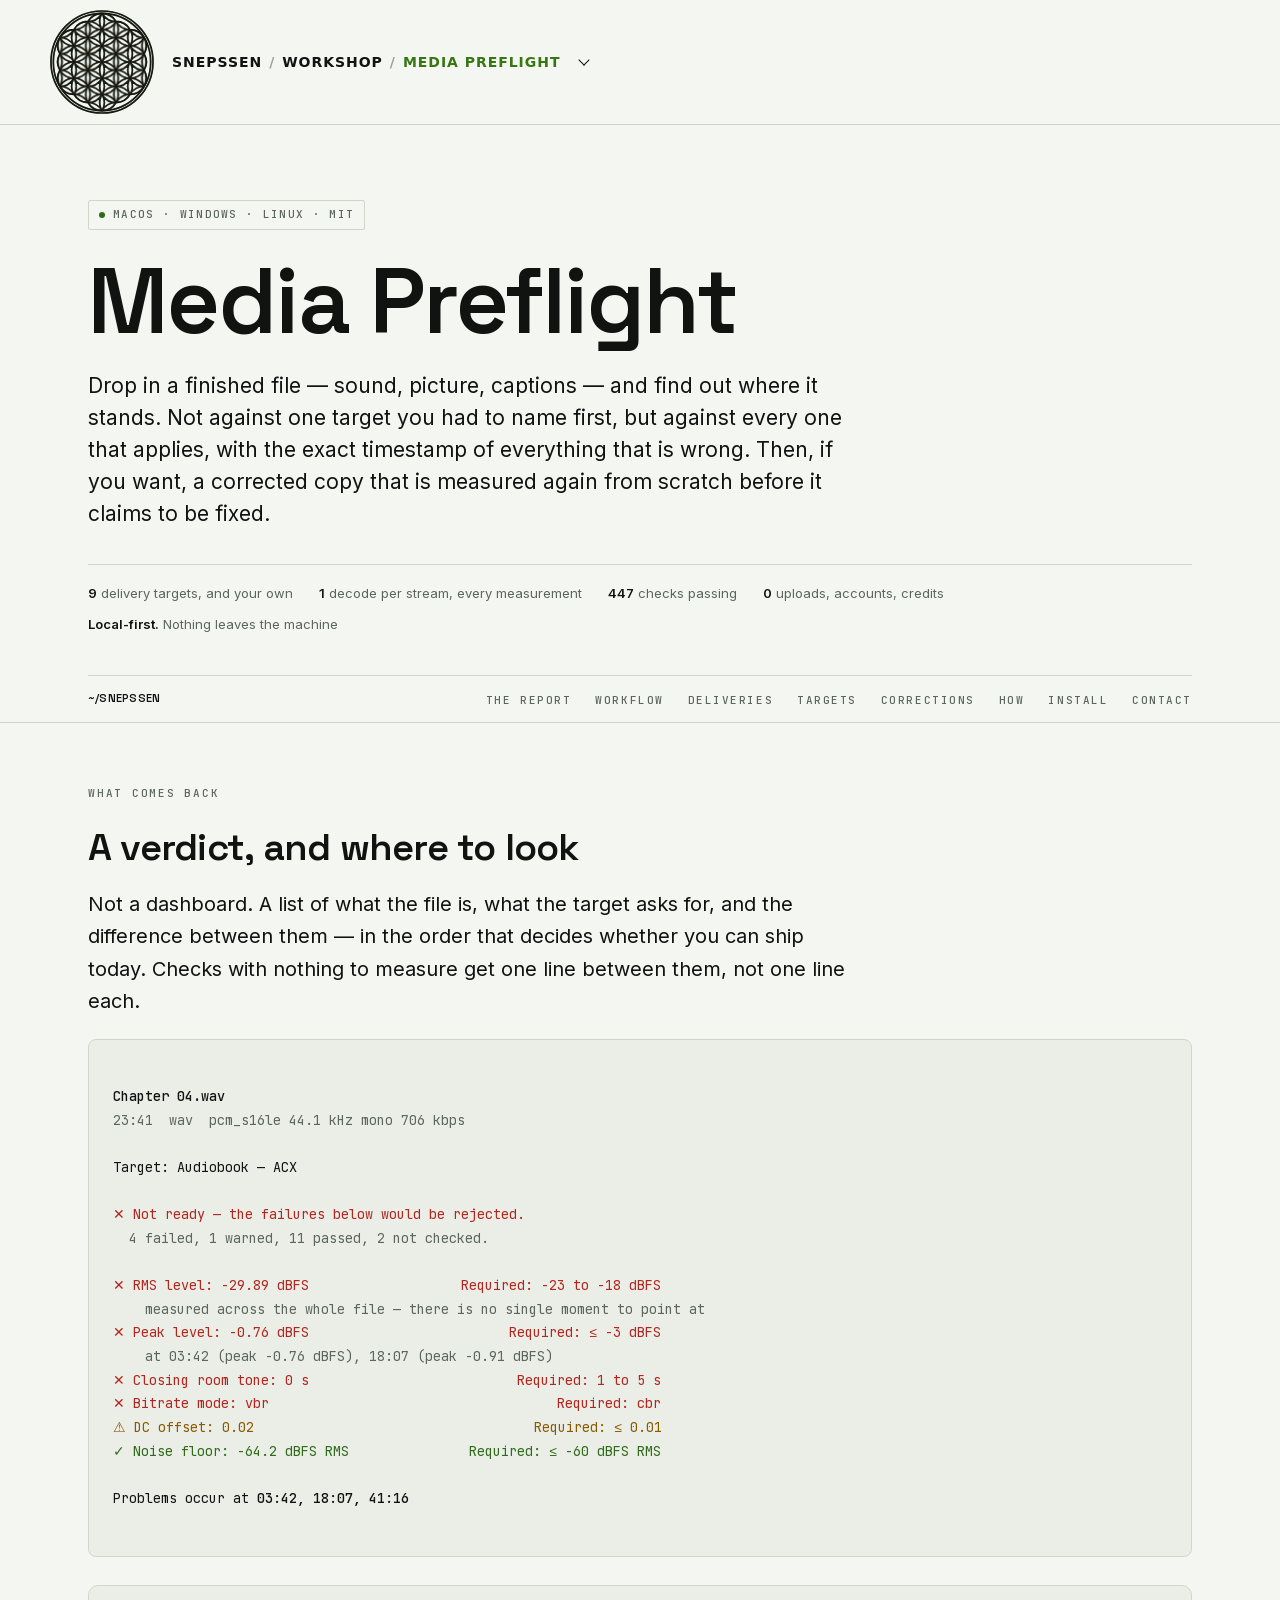
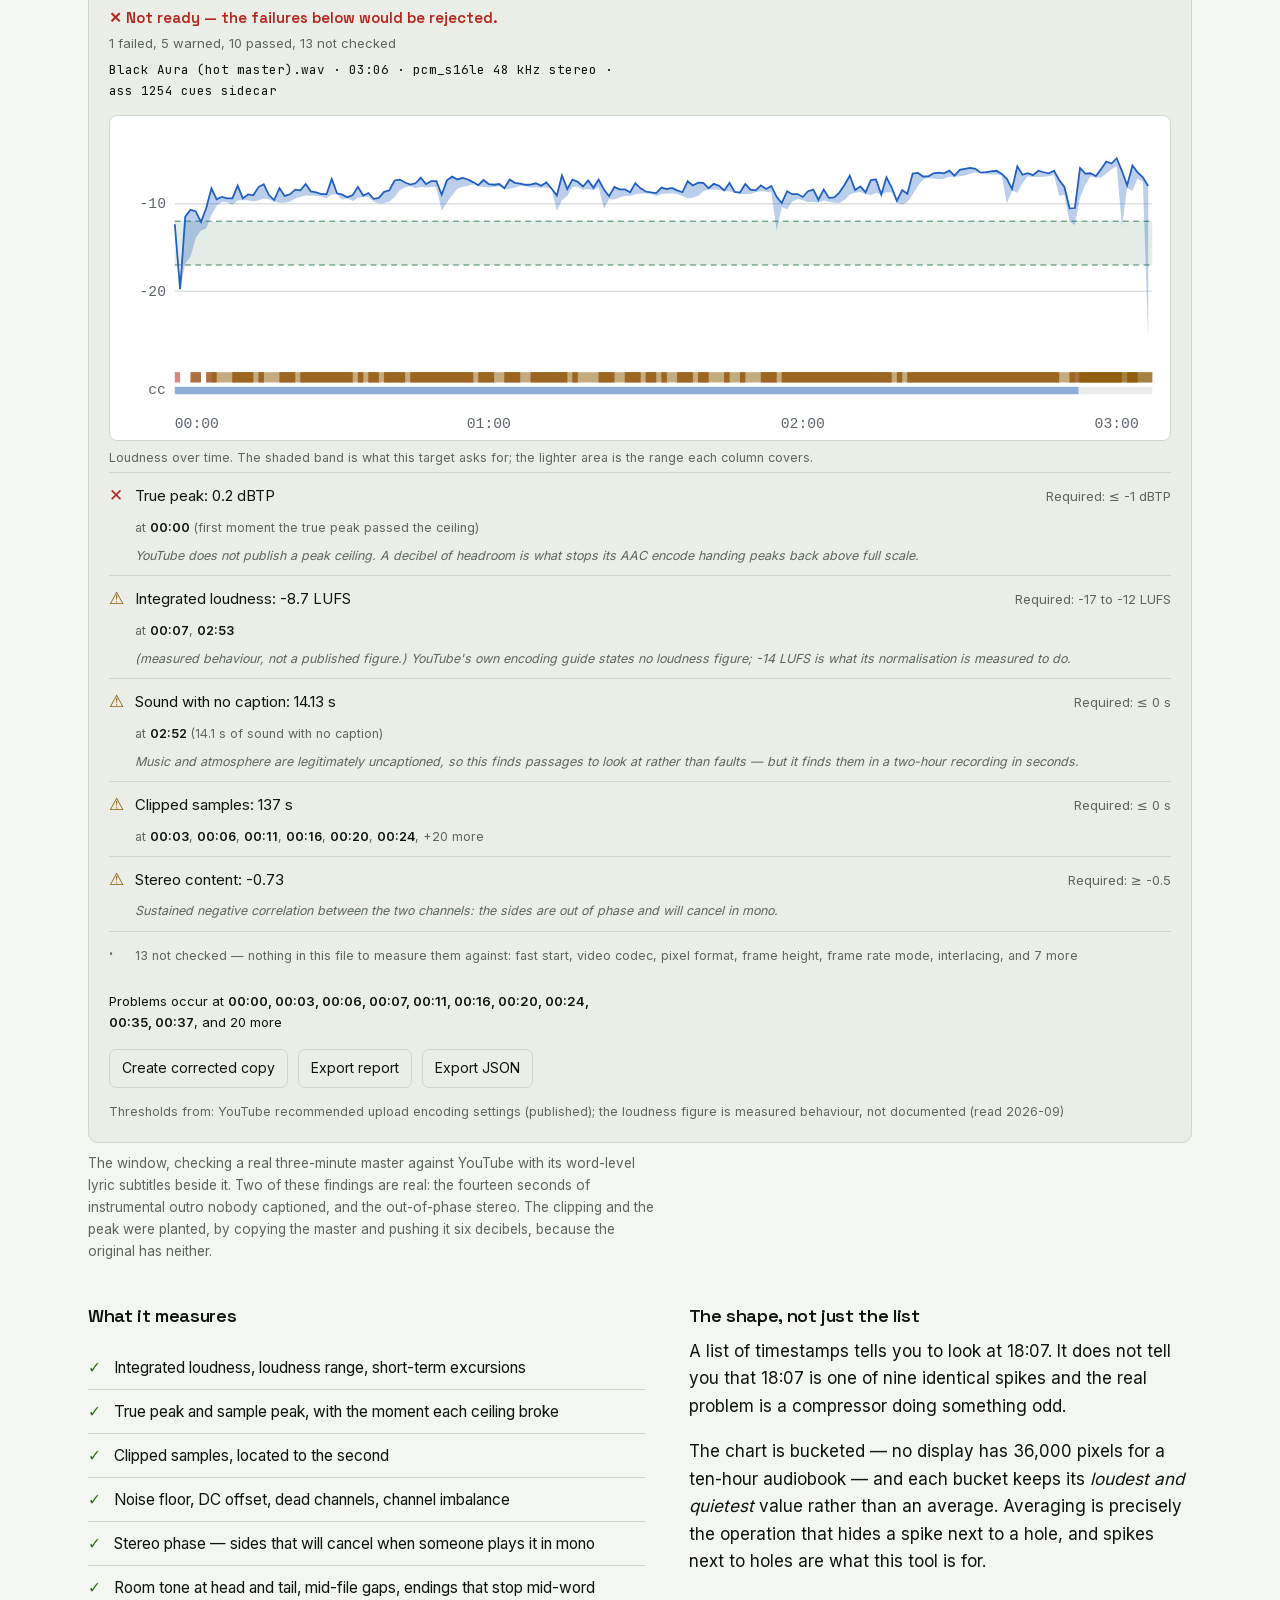
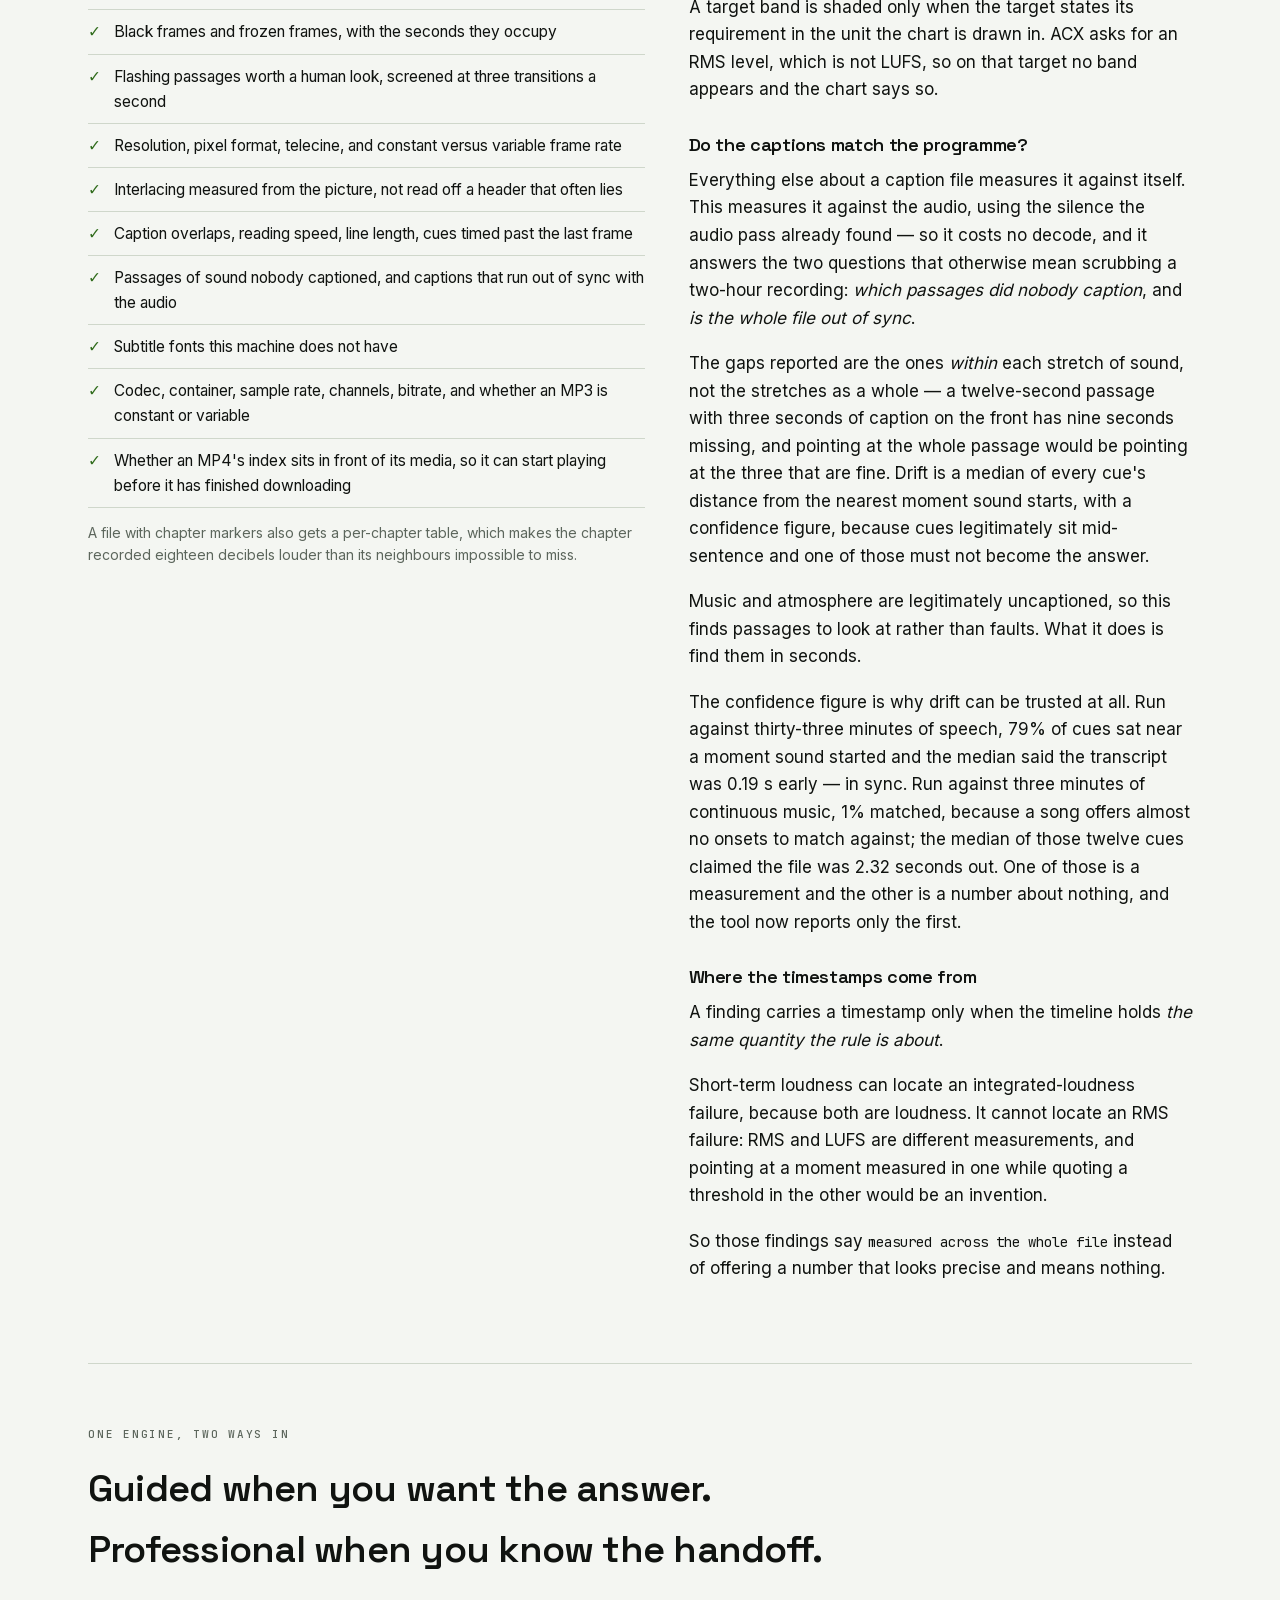
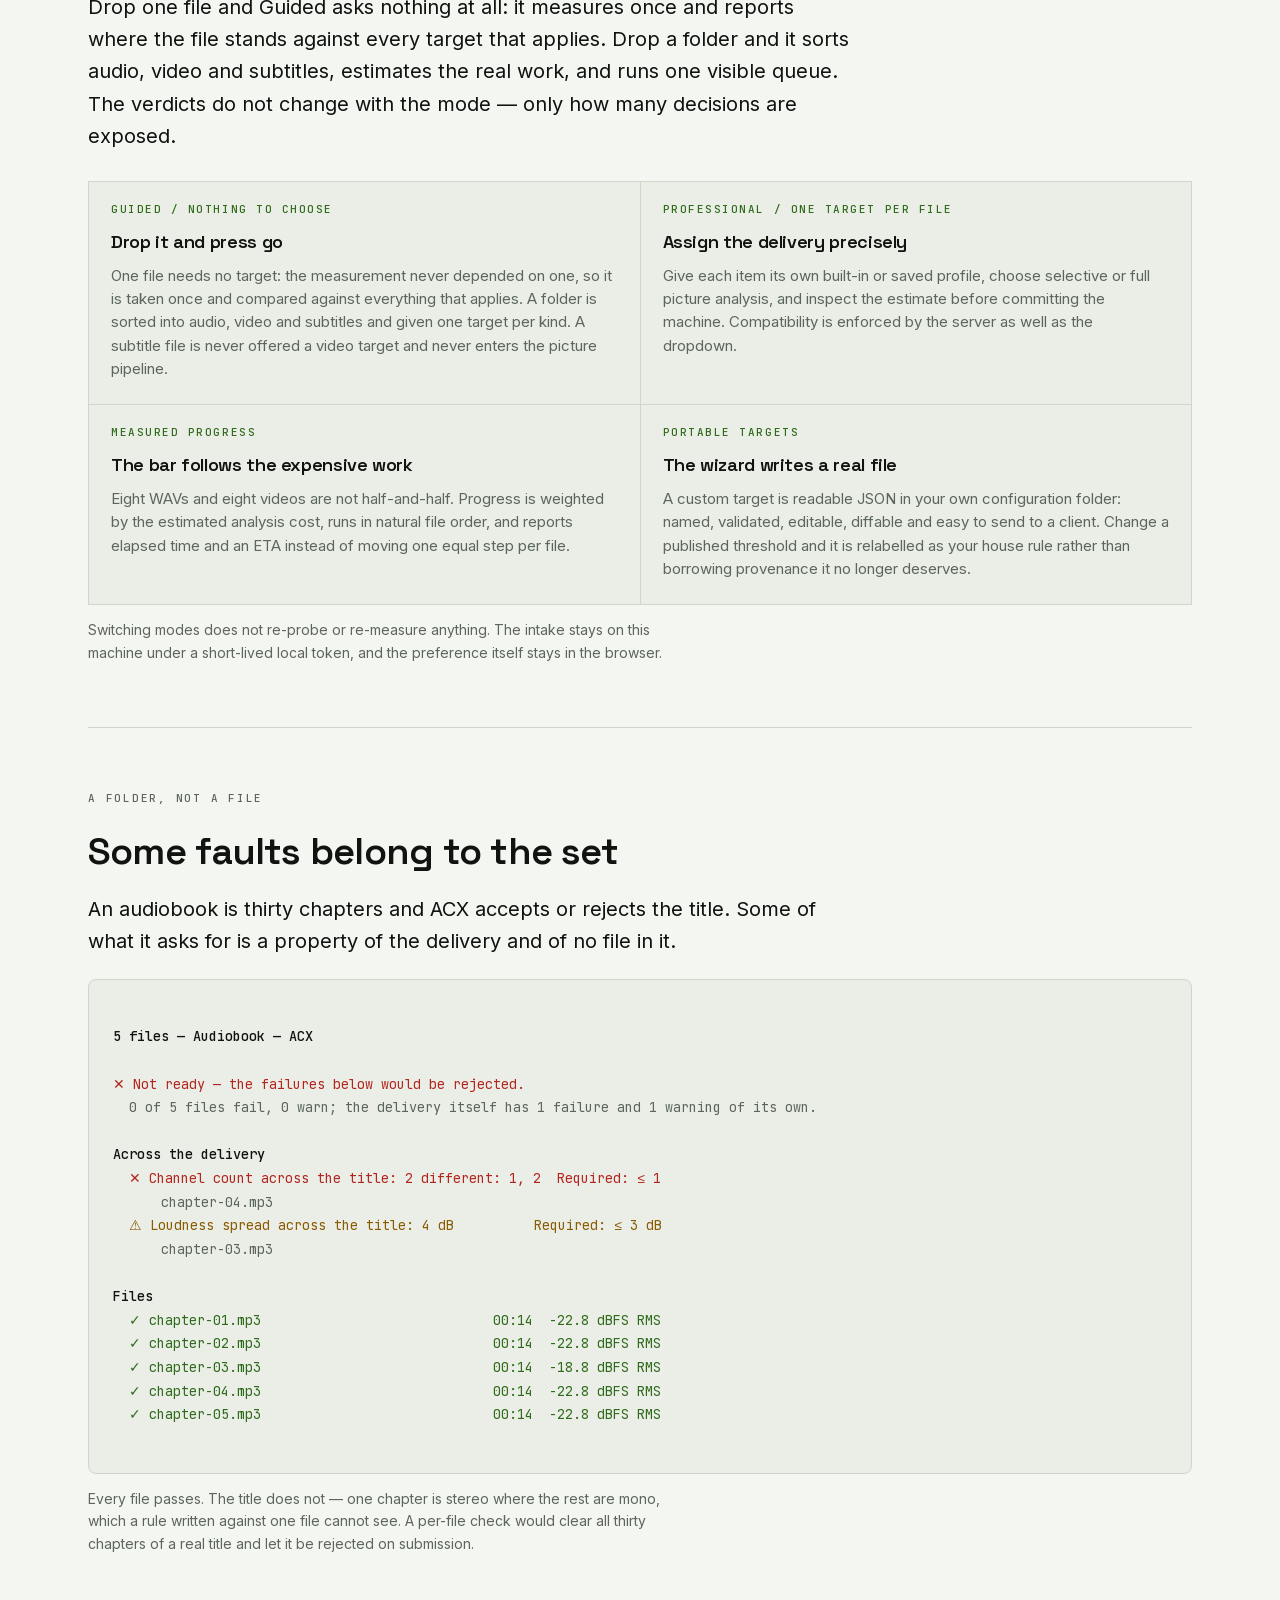
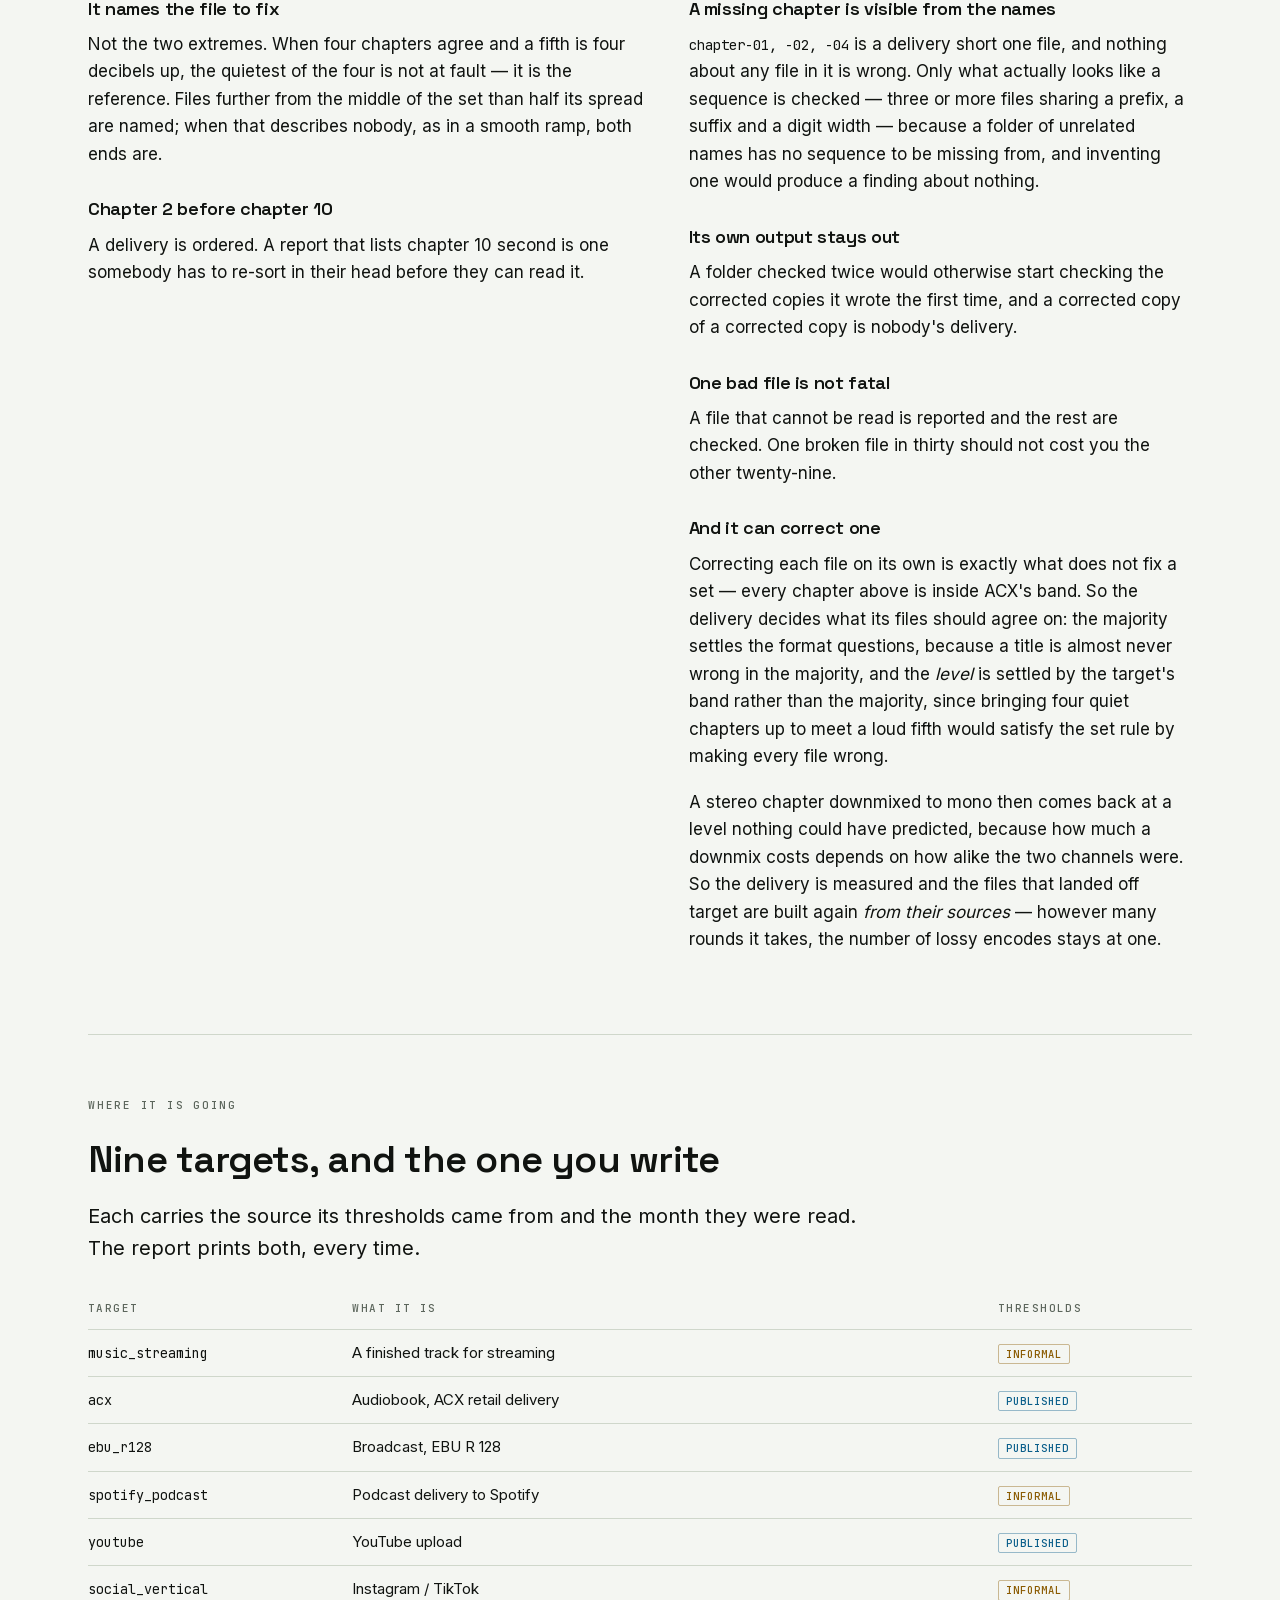
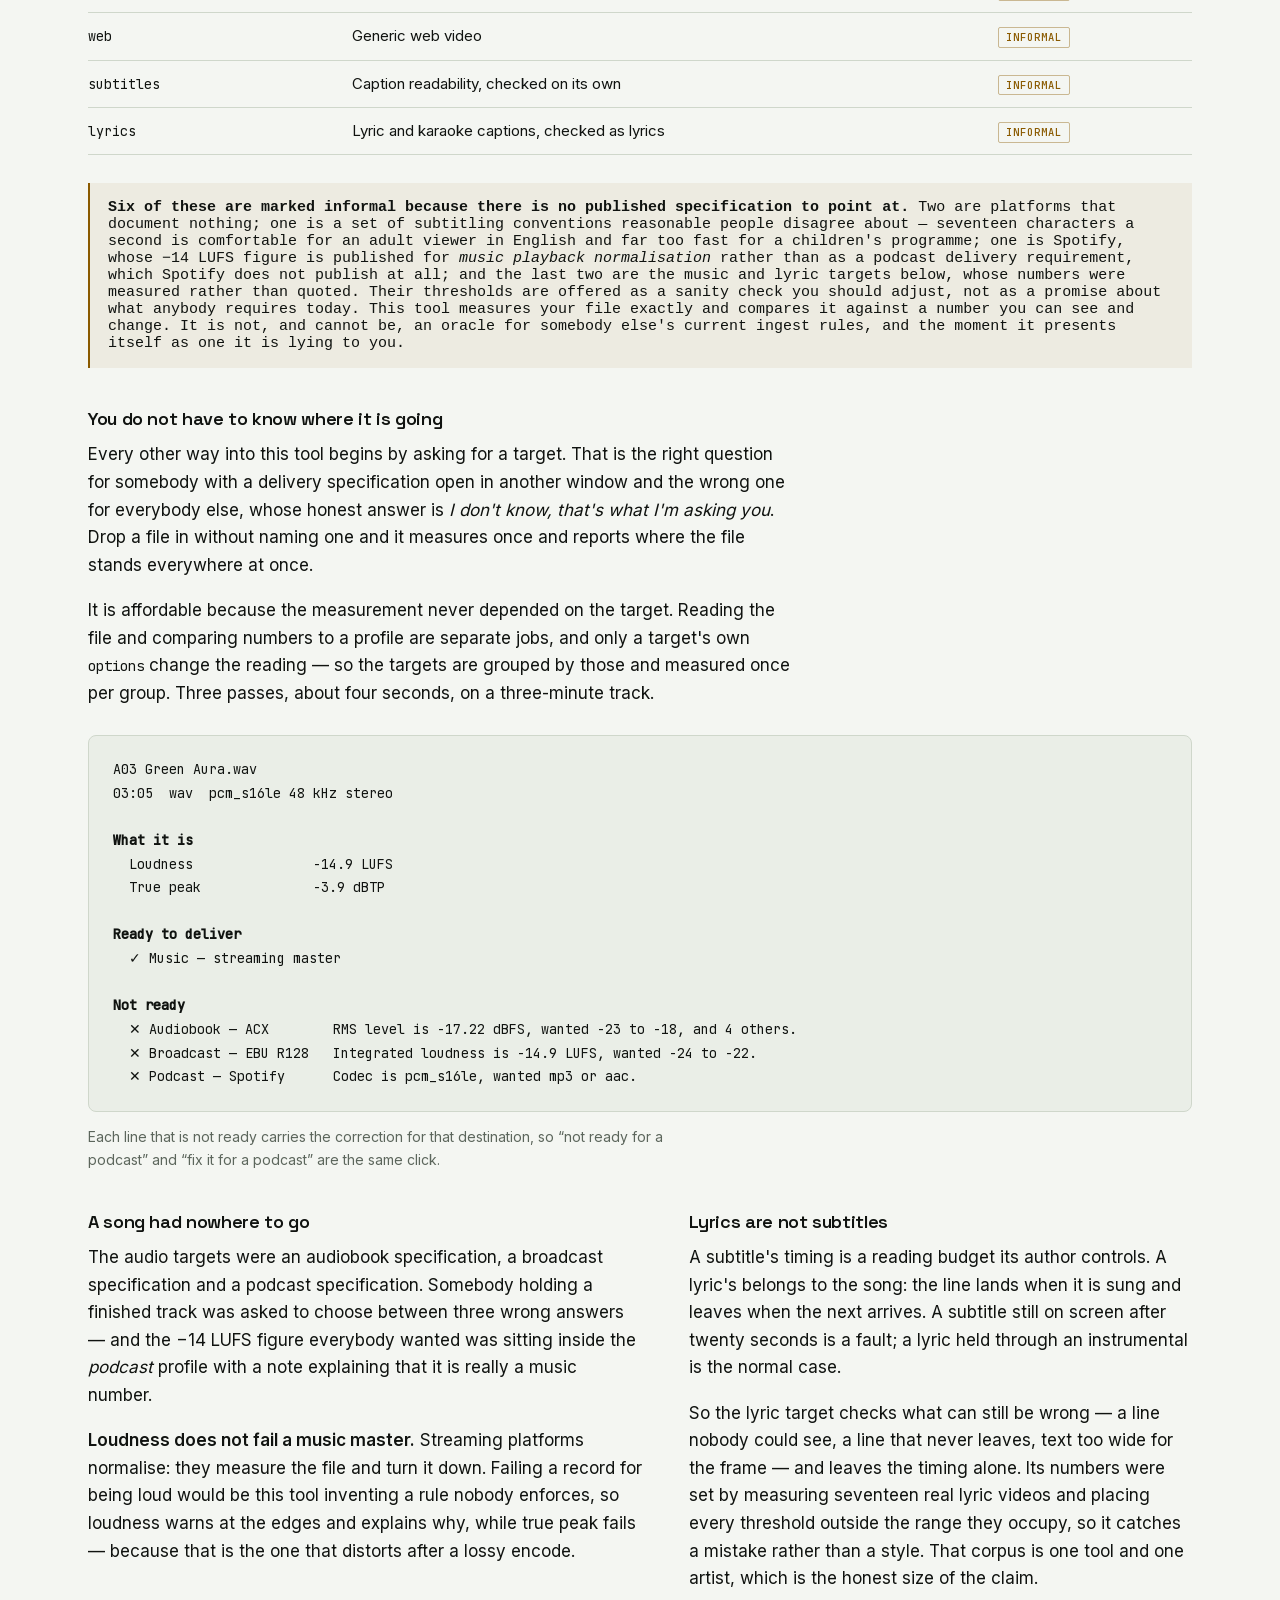
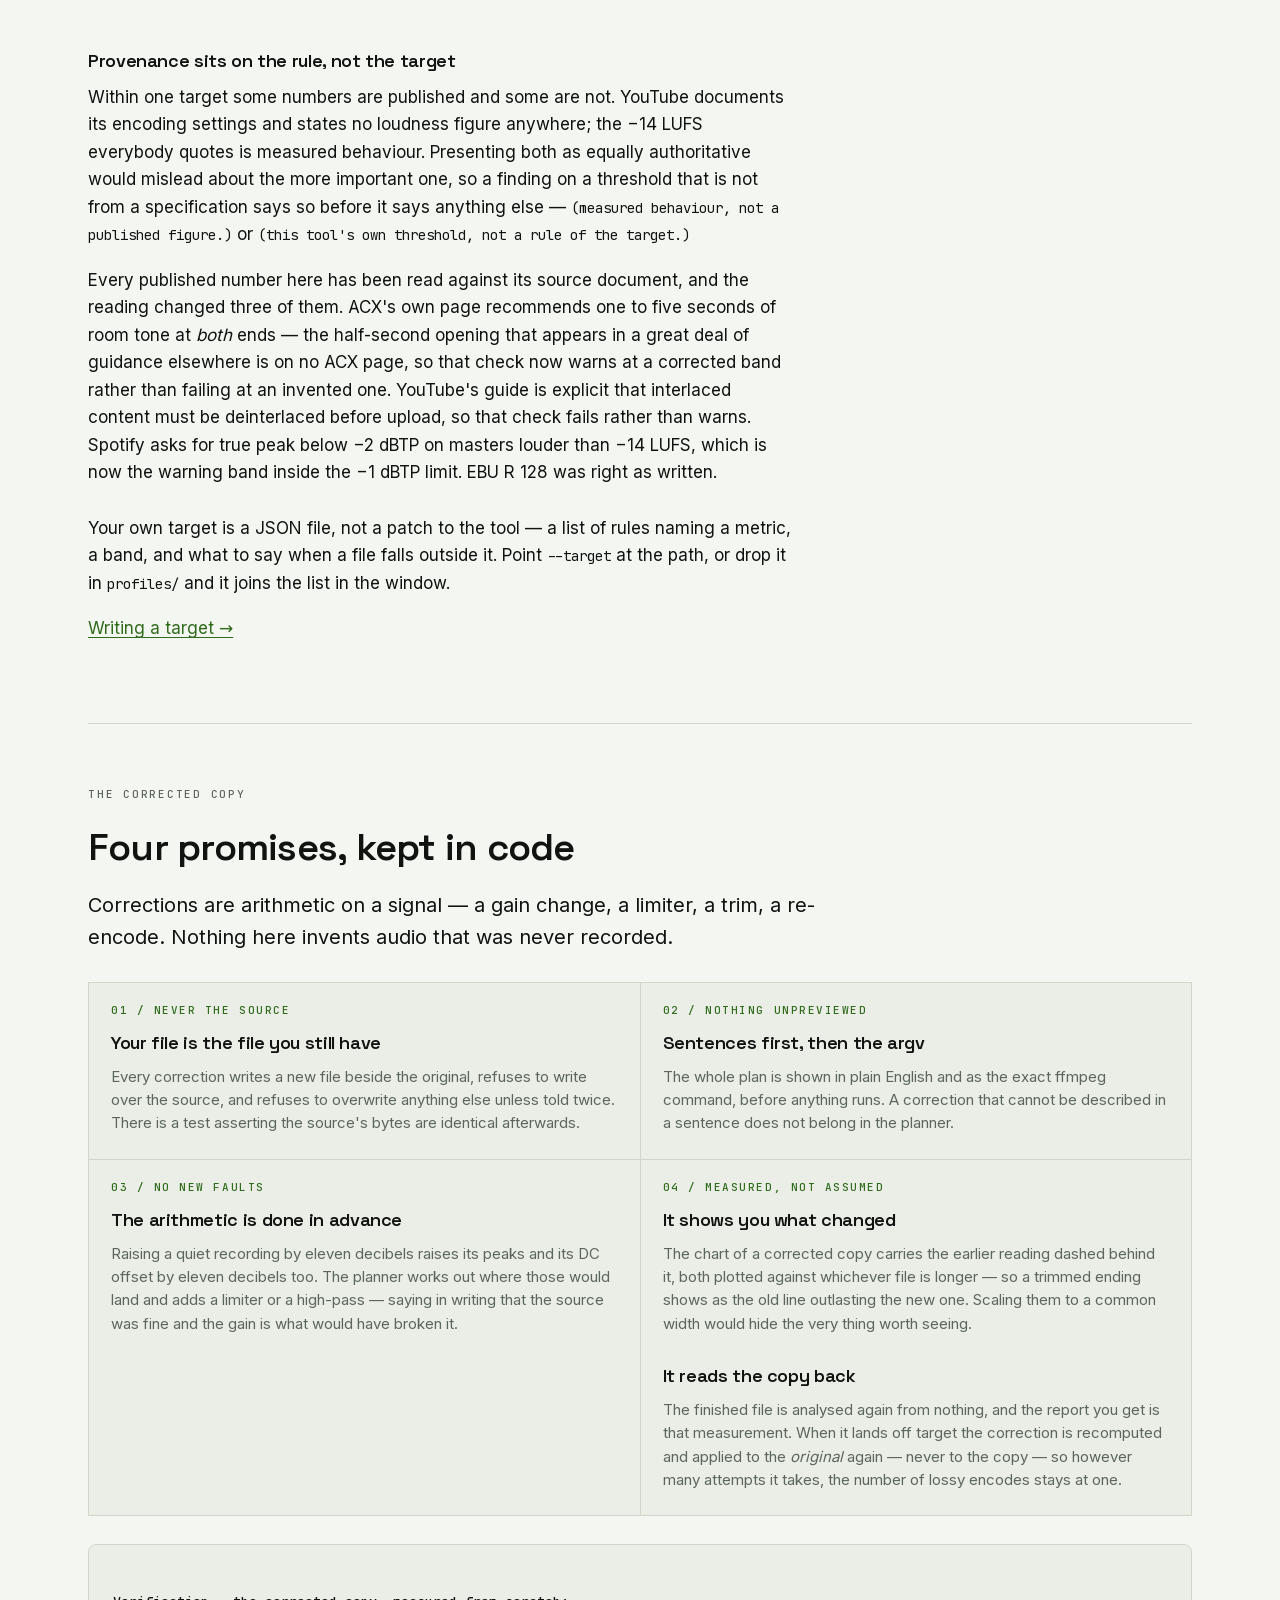
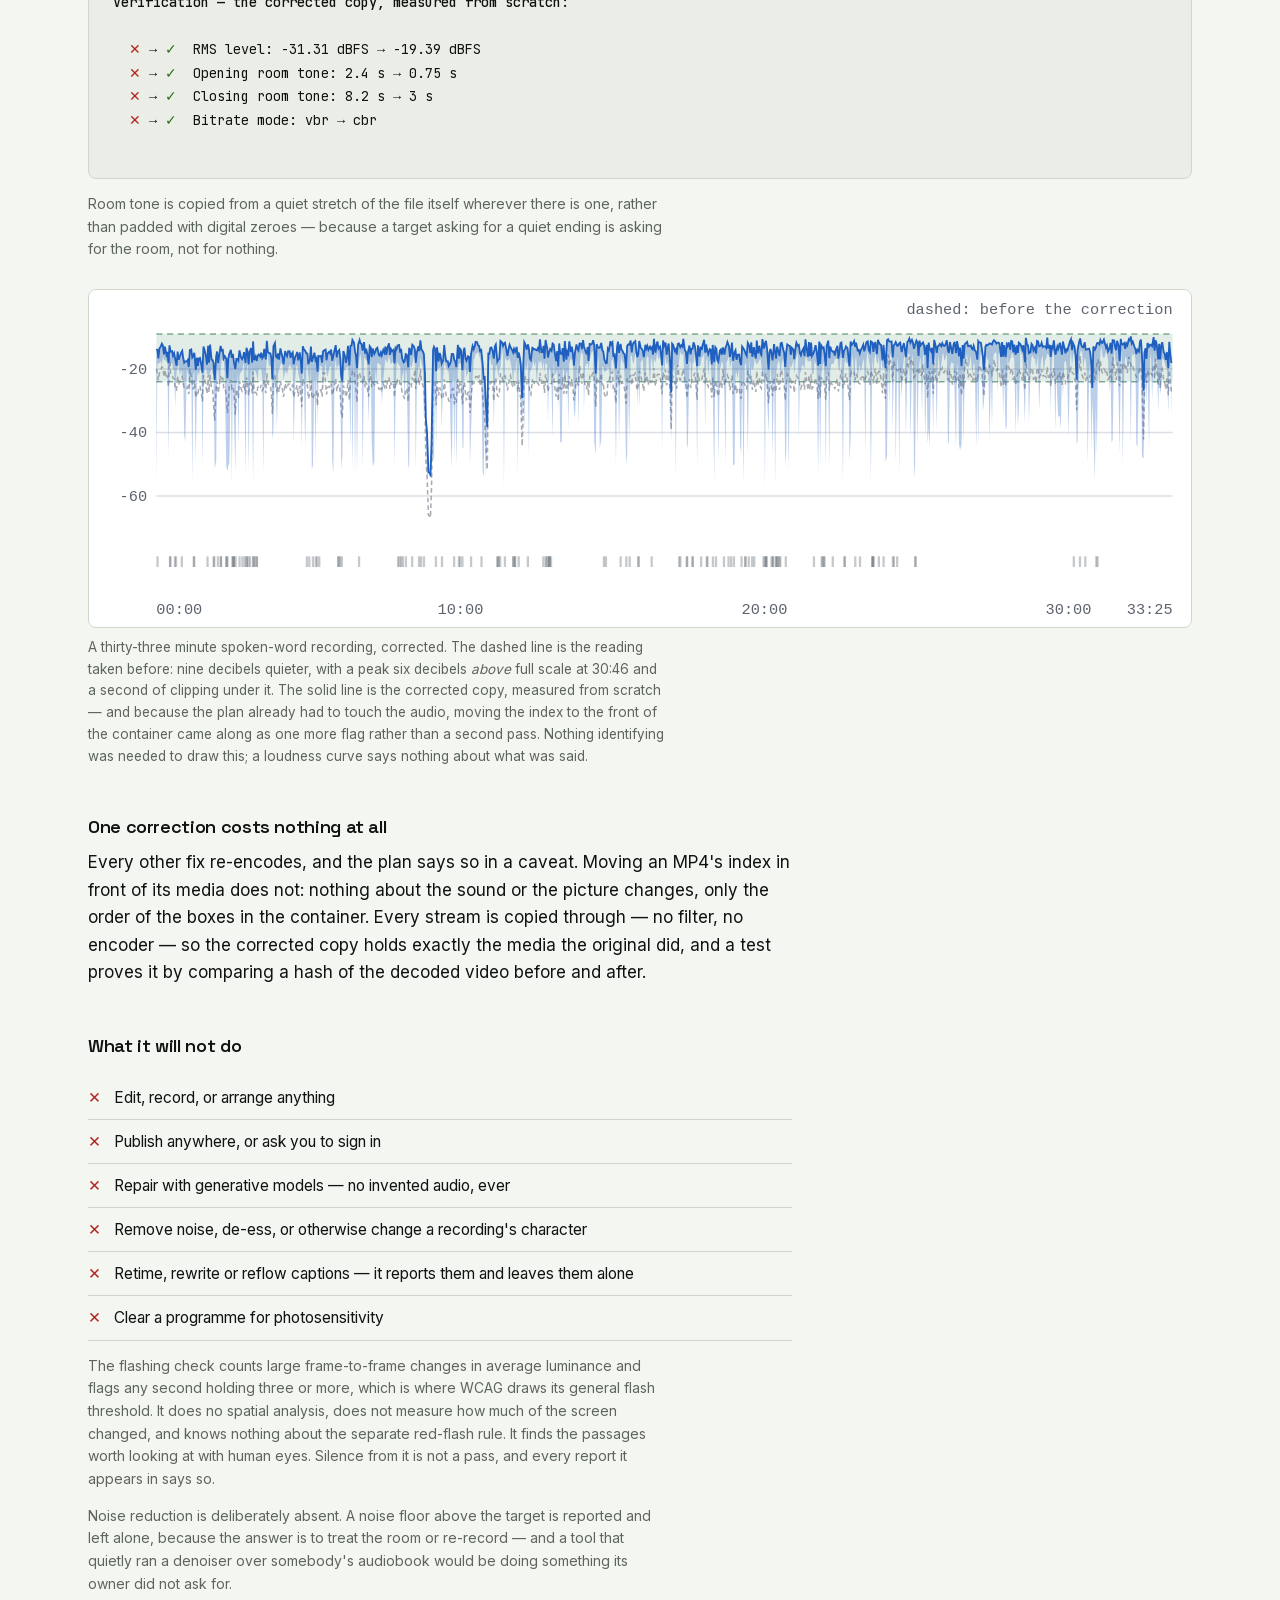
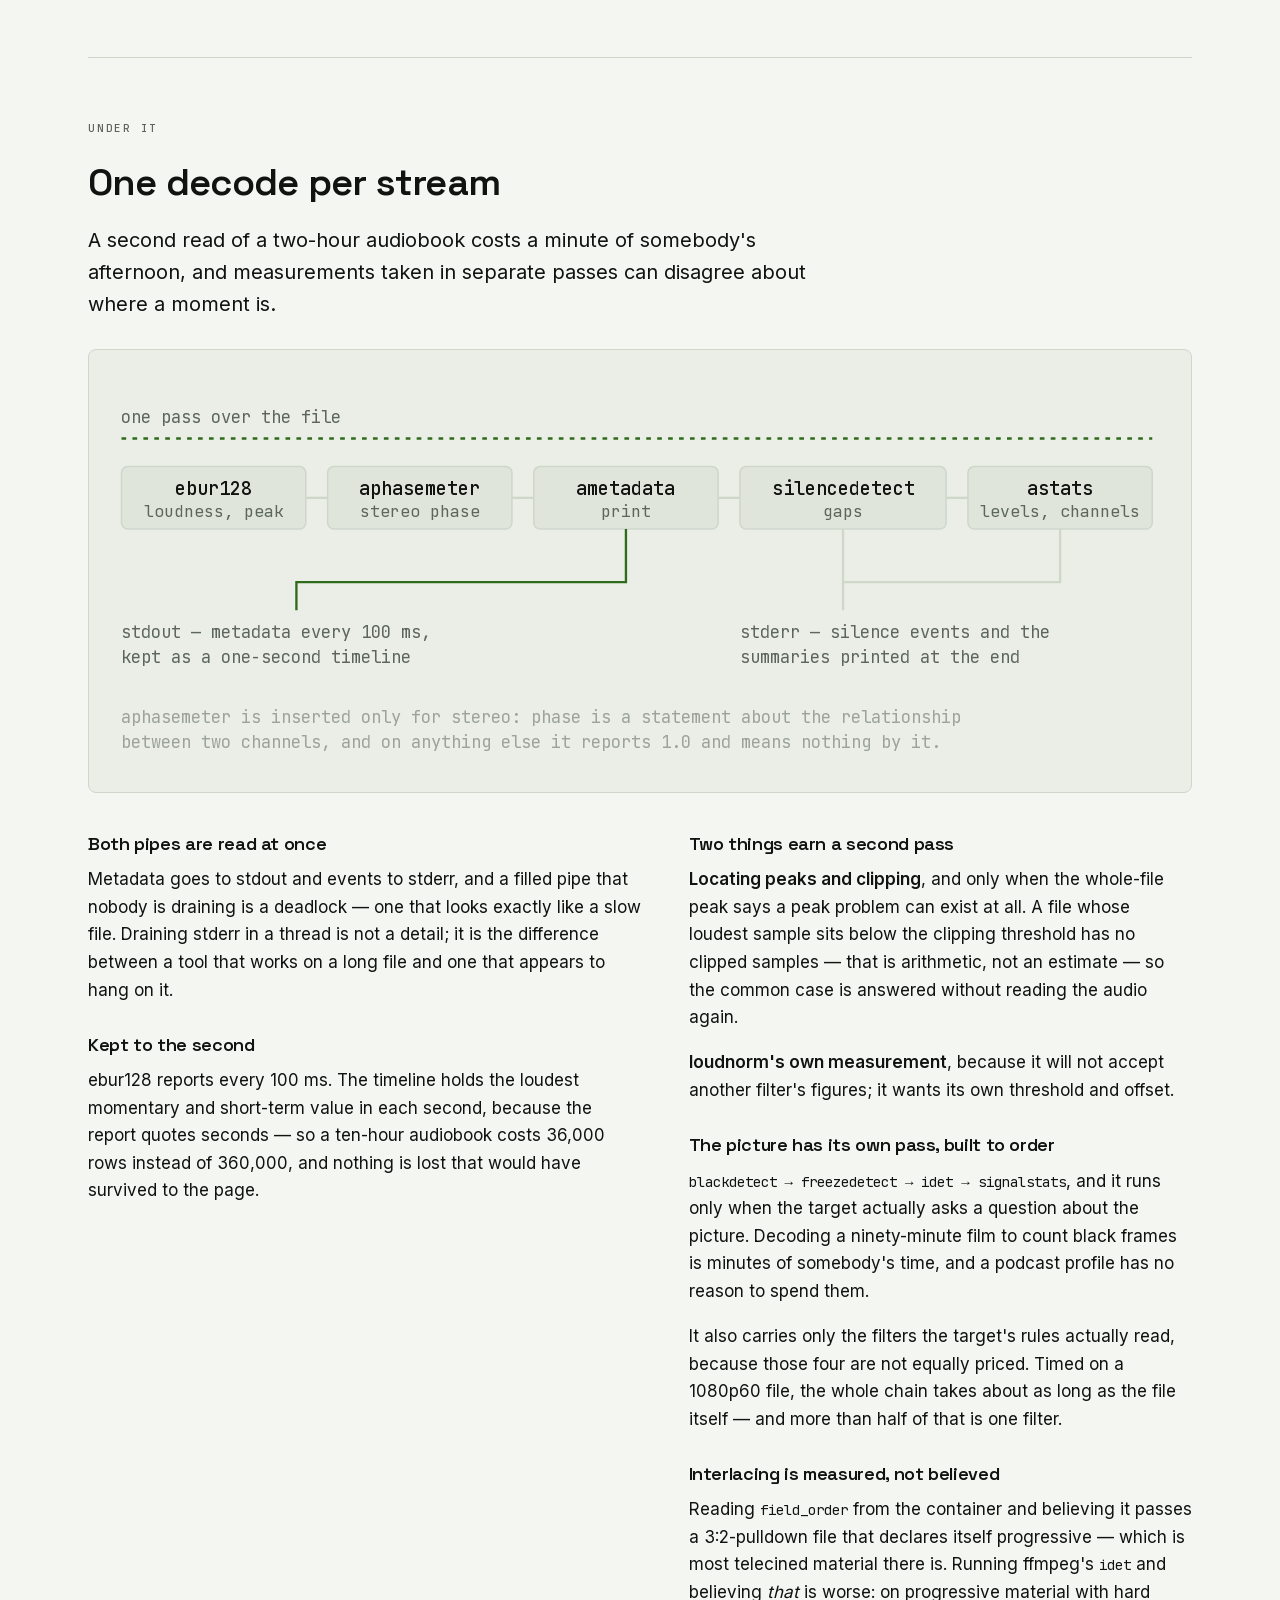
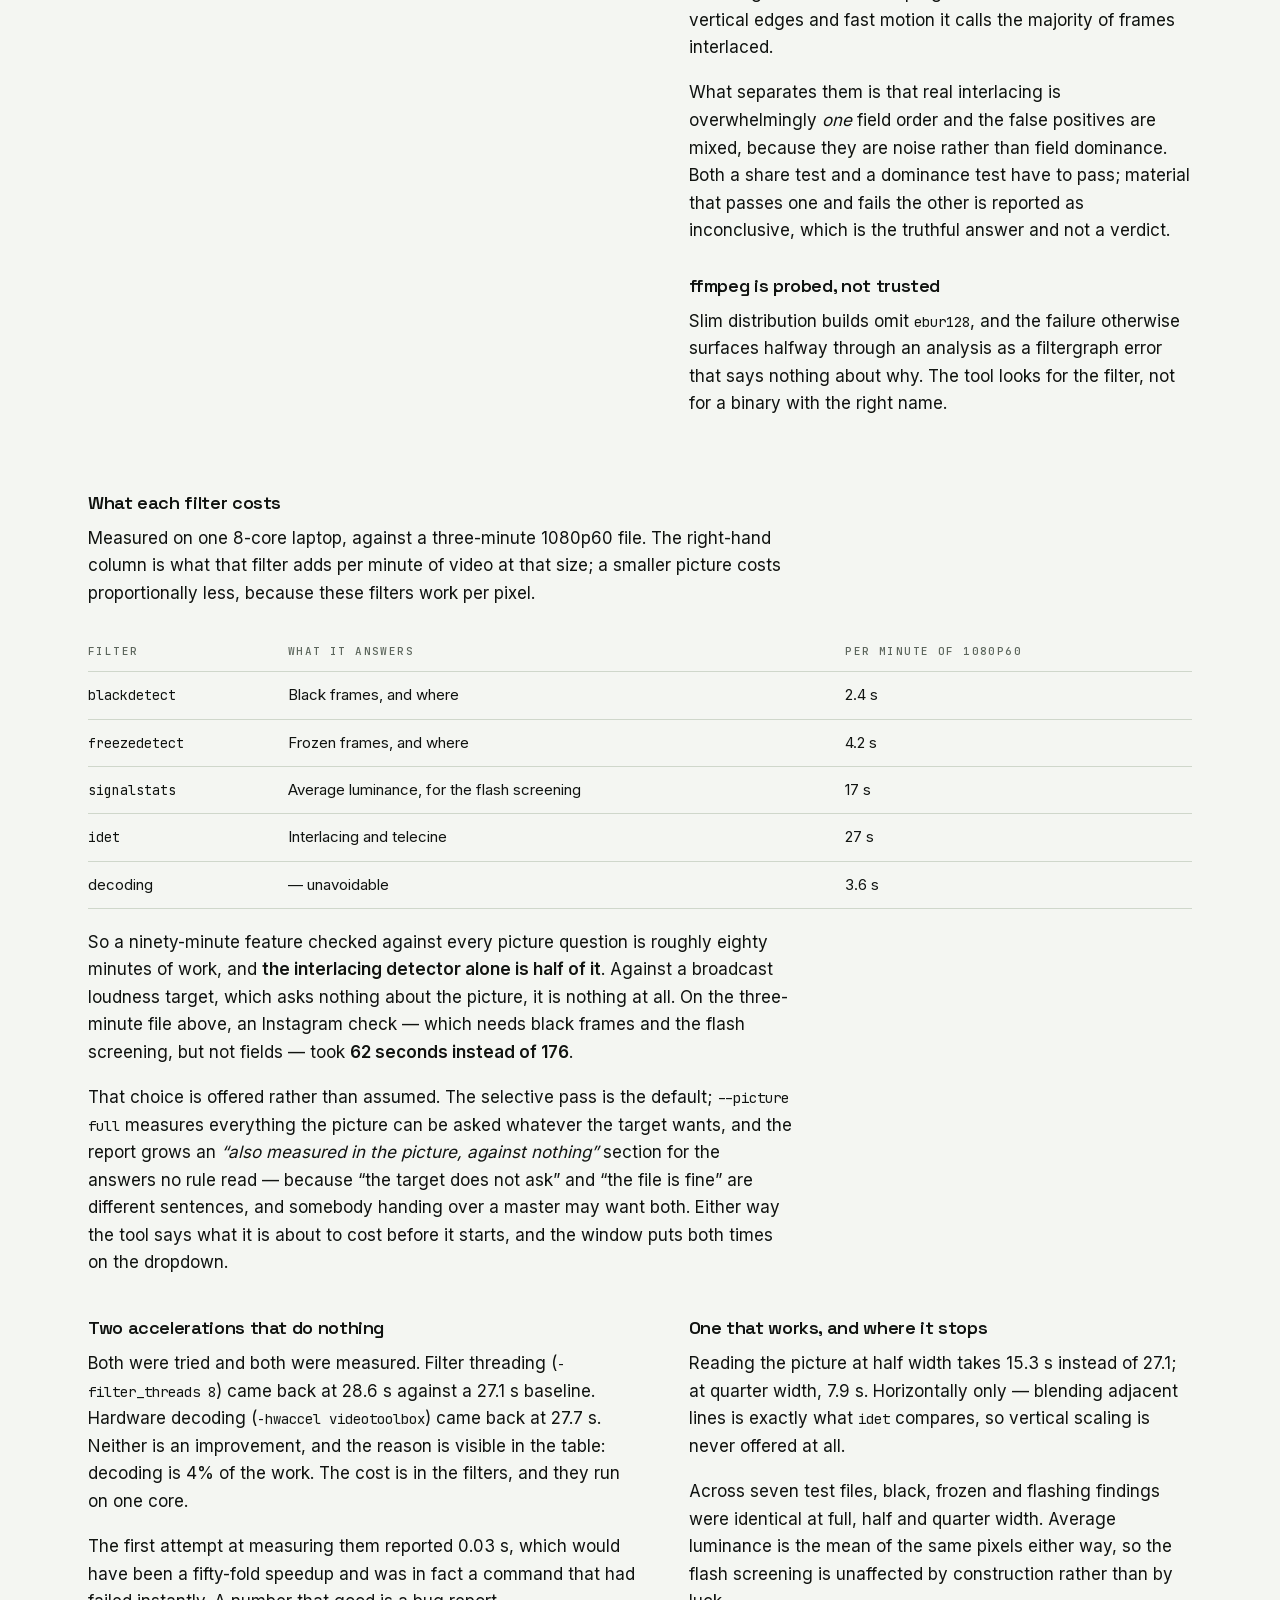
==== docs/index.html @ 4e62a4b2 "Workshop pages: synced from site-core" ====
<!doctype html>
<!-- Generated by docs/build.py from docs/page.py and docs/ecosystem.json.
     Edits made here are lost on the next build; edit those instead. -->
<html lang="en">
<head>
<meta charset="utf-8">
<meta name="viewport" content="width=device-width, initial-scale=1">
<title>Media Preflight</title>
<meta name="description" content="Local-first delivery validation for finished audio and video. Will this be accepted, and what exactly is wrong with it — with the timestamps, and a corrected copy that is measured again before it claims to be fixed.">
<meta property="og:title" content="Media Preflight">
<meta property="og:description" content="Will this be accepted — and can you safely fix what is wrong? An inspector with carefully bounded, previewable transformations.">
<meta property="og:type" content="website">
<meta property="og:url" content="https://snepssen.github.io/media-preflight/">
<meta property="og:image" content="https://snepssen.github.io/media-preflight/preview.png">
<meta property="og:image:width" content="1200">
<meta property="og:image:height" content="630">
<meta property="og:image:alt" content="The Media Preflight page">
<meta name="twitter:card" content="summary_large_image">
<link rel="stylesheet" href="fonts.css">
<link rel="stylesheet" href="style.css">
<link rel="stylesheet" href="ecosystem.css">
</head>
<body data-project="media-preflight">

<span class="ecosystem-page-top" id="page-top" aria-hidden="true"></span>
<div class="ecosystem-progress" aria-hidden="true"><span></span></div>
<nav class="ecosystem-rail" aria-label="Snepssen project network">
  <div class="ecosystem-rail__inner">
    <button class="ecosystem-rail__brand" type="button" aria-expanded="false"
            aria-controls="ecosystem-projects" aria-label="Open workshop projects">
      <span class="ecosystem-mark" aria-hidden="true">
        <!-- Flower of Life geometry adapted from Pd4u's CC0 Wikimedia SVG:
             https://commons.wikimedia.org/wiki/File:Flower_of_Life_SVG.svg -->
        <svg class="ecosystem-mark__wire" viewBox="-250 -250 500 500" focusable="false">
          <defs>
            <pattern id="ecosystem-flower-pattern" width="135.1" height="78" patternUnits="userSpaceOnUse">
              <g class="ecosystem-mark__pattern-lines">
                <circle r="78" />
                <circle r="78" cx="135.1" />
                <circle r="78" cy="78" />
                <circle r="78" cx="135.1" cy="78" />
                <path d="m0,0a78,78,0,0,1,0,78 78,78,0,0,1,135.1,0 78,78,0,0,1,0-78 78,78,0,0,1-135.1,0" />
              </g>
            </pattern>
            <pattern id="ecosystem-flower-mask-pattern" width="135.1" height="78" patternUnits="userSpaceOnUse">
              <g fill="none" stroke="#fff" stroke-width="8">
                <circle r="78" />
                <circle r="78" cx="135.1" />
                <circle r="78" cy="78" />
                <circle r="78" cx="135.1" cy="78" />
                <path d="m0,0a78,78,0,0,1,0,78 78,78,0,0,1,135.1,0 78,78,0,0,1,0-78 78,78,0,0,1-135.1,0" />
              </g>
            </pattern>
            <mask id="ecosystem-flower-mask" x="-250" y="-250" width="500" height="500" maskUnits="userSpaceOnUse">
              <circle r="245.3" fill="none" stroke="#fff" stroke-width="8" />
              <circle r="234" fill="none" stroke="#fff" stroke-width="8" />
              <path fill="url(#ecosystem-flower-mask-pattern)" d="m0-234a78,78,0,0,1,67.55,39 78,78,0,0,1,67.55,39 78,78,0,0,1,67.55,117 78,78,0,0,1,0,78 78,78,0,0,1,-67.55,117 78,78,0,0,1,-67.55,39 78,78,0,0,1,-135.1,0 78,78,0,0,1,-67.55-39 78,78,0,0,1,-67.55-117 78,78,0,0,1,0-78 78,78,0,0,1,67.55-117 78,78,0,0,1,67.55-39 78,78,0,0,1,67.55-39z" />
            </mask>
            <clipPath id="ecosystem-flower-clip"><circle r="245.3" /></clipPath>
            <radialGradient id="ecosystem-light-1">
              <stop offset="0" stop-color="var(--eco-mark-c1)" />
              <stop offset=".52" stop-color="var(--eco-mark-c1)" stop-opacity=".72" />
              <stop offset="1" stop-color="var(--eco-mark-c1)" stop-opacity="0" />
            </radialGradient>
            <radialGradient id="ecosystem-light-2">
              <stop offset="0" stop-color="var(--eco-mark-c2)" />
              <stop offset=".46" stop-color="var(--eco-mark-c2)" stop-opacity=".66" />
              <stop offset="1" stop-color="var(--eco-mark-c2)" stop-opacity="0" />
            </radialGradient>
            <radialGradient id="ecosystem-light-3">
              <stop offset="0" stop-color="var(--eco-mark-c3)" />
              <stop offset=".42" stop-color="var(--eco-mark-c3)" stop-opacity=".58" />
              <stop offset="1" stop-color="var(--eco-mark-c3)" stop-opacity="0" />
            </radialGradient>
            <radialGradient id="ecosystem-light-4">
              <stop offset="0" stop-color="var(--eco-mark-c4)" stop-opacity=".96" />
              <stop offset=".34" stop-color="var(--eco-mark-c4)" stop-opacity=".42" />
              <stop offset="1" stop-color="var(--eco-mark-c4)" stop-opacity="0" />
            </radialGradient>
          </defs>
          <g class="ecosystem-mark__base">
            <circle r="245.3" />
            <circle r="234" />
            <path class="ecosystem-mark__field" fill="url(#ecosystem-flower-pattern)" d="m0-234a78,78,0,0,1,67.55,39 78,78,0,0,1,67.55,39 78,78,0,0,1,67.55,117 78,78,0,0,1,0,78 78,78,0,0,1,-67.55,117 78,78,0,0,1,-67.55,39 78,78,0,0,1,-135.1,0 78,78,0,0,1,-67.55-39 78,78,0,0,1,-67.55-117 78,78,0,0,1,0-78 78,78,0,0,1,67.55-117 78,78,0,0,1,67.55-39 78,78,0,0,1,67.55-39z" />
          </g>
          <g class="ecosystem-mark__colour" mask="url(#ecosystem-flower-mask)" clip-path="url(#ecosystem-flower-clip)">
            <g class="ecosystem-mark__light-field">
              <circle r="260" fill="var(--eco-mark-c0)" />
              <ellipse cx="-112" cy="-92" rx="238" ry="182" fill="url(#ecosystem-light-1)" transform="rotate(-18 -112 -92)" />
              <ellipse cx="118" cy="-42" rx="198" ry="144" fill="url(#ecosystem-light-2)" transform="rotate(31 118 -42)" />
              <ellipse cx="-38" cy="132" rx="218" ry="158" fill="url(#ecosystem-light-3)" transform="rotate(47 -38 132)" />
              <ellipse cx="58" cy="38" rx="116" ry="88" fill="url(#ecosystem-light-4)" transform="rotate(-36 58 38)" />
            </g>
          </g>
        </svg>
      </span>
      <span class="ecosystem-rail__identity" aria-hidden="true">
        <span class="ecosystem-rail__identity-path">
          <span>Snepssen</span><i>/</i><span>Workshop</span><i>/</i>
        </span>
        <strong>Media Preflight</strong>
      </span>
      <span class="ecosystem-rail__chevron" aria-hidden="true"></span>
    </button>
    <div class="ecosystem-rail__links" id="ecosystem-projects" aria-hidden="true" inert>
      <a data-project="gateway-forge" style="--project-accent: var(--eco-gateway)" href="https://snepssen.github.io/gateway-forge/">Gateway Forge</a>
      <a data-project="voice-forge" style="--project-accent: var(--eco-voice)" href="https://snepssen.github.io/voice-forge/">Voice Forge</a>
      <a data-project="protoke" style="--project-accent: var(--eco-protoke)" href="https://snepssen.github.io/protoke/">Protoke</a>
      <a data-project="media-preflight" style="--project-accent: var(--eco-preflight)" href="https://snepssen.github.io/media-preflight/">Media Preflight</a>
      <a data-project="siphon" style="--project-accent: var(--eco-siphon)" href="https://snepssen.github.io/siphon/">siphon</a>
      <a data-project="auto-sort" style="--project-accent: var(--eco-autosort)" href="https://snepssen.github.io/auto-sort/">auto-sort</a>
      <a data-project="translate-core" style="--project-accent: var(--eco-interpreter)" href="https://snepssen.github.io/translate-core/">Interpreter</a>
      <a data-project="companion-core" style="--project-accent: var(--eco-companion)" href="https://snepssen.github.io/companion-core/">companion-core</a>
      <a data-project="tools-core" style="--project-accent: var(--eco-tools)" href="https://snepssen.github.io/tools-core/">tools-core</a>
      <a data-project="voice-polyglot" style="--project-accent: var(--eco-polyglot)" href="https://github.com/snepssen/voice-polyglot">voice-polyglot</a>
      <a data-project="voice-core" style="--project-accent: var(--eco-voicecore)" href="https://github.com/snepssen/voice-core">voice-core</a>
      <a data-project="site-core" style="--project-accent: var(--eco-sitecore)" href="https://github.com/snepssen/site-core">site-core</a>
    </div>
  </div>
</nav>

<div class="wrap">
<header id="top">
  <span class="badge"><span class="dot"></span>macOS · Windows · Linux · MIT</span>
  <h1>Media Preflight</h1>
  <p class="subhead">Drop in a finished file — sound, picture, captions — and find out where it stands. Not against one target you had to name first, but against every one that applies, with the exact timestamp of everything that is wrong. Then, if you want, a corrected copy that is measured again from scratch before it claims to be fixed.</p>
  <div class="headmeta">
    <span><b>9</b> delivery targets, and your own</span>
    <span><b>1</b> decode per stream, every measurement</span>
    <span><b>447</b> checks passing</span>
    <span><b>0</b> uploads, accounts, credits</span>
    <span><b>Local-first.</b> Nothing leaves the machine</span>
  </div>
</header>
</div>

<nav class="jump" aria-label="Jump to a section">
  <div class="wrap">
    <a class="mark" href="#page-top">~/snepssen</a>
    <ul>
      <li><a href="#report">The report</a></li>
      <li><a href="#workflow">Workflow</a></li>
      <li><a href="#delivery">Deliveries</a></li>
      <li><a href="#targets">Targets</a></li>
      <li><a href="#fix">Corrections</a></li>
      <li><a href="#how">How</a></li>
      <li><a href="#install">Install</a></li>
      <li><a href="#contact">Contact</a></li>
    </ul>
  </div>
</nav>

<div class="wrap">

<section id="report">
  <p class="eyebrow">What comes back</p>
  <h2>A verdict, and where to look</h2>
  <p class="lede">Not a dashboard. A list of what the file is, what the target asks for, and the difference between them — in the order that decides whether you can ship today. Checks with nothing to measure get one line between them, not one line each.</p>

  <div class="report" role="img" aria-label="Example report for an audiobook chapter checked against the ACX target: four failures, one warning, eleven passes, with timestamps.">
<span class="r-head">Chapter 04.wav</span>
<span class="r-dim">23:41  wav  pcm_s16le 44.1 kHz mono 706 kbps</span>

Target: Audiobook — ACX

<span class="r-fail">✕ Not ready — the failures below would be rejected.</span>
<span class="r-dim">  4 failed, 1 warned, 11 passed, 2 not checked.</span>

<span class="r-fail">✕ RMS level: -29.89 dBFS                   Required: -23 to -18 dBFS</span>
<span class="r-dim">    measured across the whole file — there is no single moment to point at</span>
<span class="r-fail">✕ Peak level: -0.76 dBFS                         Required: ≤ -3 dBFS</span>
<span class="r-dim">    at 03:42 (peak -0.76 dBFS), 18:07 (peak -0.91 dBFS)</span>
<span class="r-fail">✕ Closing room tone: 0 s                          Required: 1 to 5 s</span>
<span class="r-fail">✕ Bitrate mode: vbr                                    Required: cbr</span>
<span class="r-warn">⚠ DC offset: 0.02                                   Required: ≤ 0.01</span>
<span class="r-pass">✓ Noise floor: -64.2 dBFS RMS               Required: ≤ -60 dBFS RMS</span>

Problems occur at <span class="r-head">03:42, 18:07, 41:16</span>
  </div>
<figure class="window">
    <div class="window-panel">
      <p class="w-verdict">✕ Not ready — the failures below would be rejected.</p>
      <p class="w-counts">1 failed, 5 warned, 10 passed, 13 not checked</p>
      <p class="w-file">Black Aura (hot master).wav &middot; 03:06 &middot; pcm_s16le 48 kHz stereo &middot; ass 1254 cues sidecar</p>
      <div class="w-chart"><svg xmlns="http://www.w3.org/2000/svg" viewBox="0 0 720 220" width="100%" role="img" aria-label="Loudness over time — Black Aura (hot master).wav"><style>
  .bg { fill: #ffffff; }
  .grid { stroke: #dcdfe4; stroke-width: 1; }
  .axis { fill: #5d646e; font: 10px ui-monospace, Menlo, Consolas, monospace; }
  .band { fill: #1c6b3f; fill-opacity: .12; }
  .band-line { stroke: #1c6b3f; stroke-width: 1; stroke-dasharray: 4 3;
               stroke-opacity: .55; }
  .range { fill: #1f5fbf; fill-opacity: .30; }
  .peak { stroke: #1f5fbf; stroke-width: 1.2; fill: none; }
  .ev-fail { fill: #b3261e; fill-opacity: .55; }
  .ev-warn { fill: #8a5a00; fill-opacity: .5; }
  .ev-quiet { fill: #5d646e; fill-opacity: .35; }
  .ev-picture { fill: #5d646e; fill-opacity: .45; }
  .ev-damage { fill: #b3261e; fill-opacity: .55; }
  .chapter { stroke: #8a8f98; stroke-width: 1; stroke-dasharray: 2 3;
             stroke-opacity: .6; }
  .note { fill: #5d646e; font: 10px ui-monospace, Menlo, Consolas, monospace; }
  .caption { fill: #1f5fbf; fill-opacity: .45; }
  .before { stroke: #8a8f98; stroke-width: 1; fill: none; stroke-opacity: .75;
            stroke-dasharray: 3 2; }
  .key { fill: #5d646e; font: 10px ui-monospace, Menlo, Consolas, monospace; }
  .caption-bed { fill: #5d646e; fill-opacity: .13; }
@media (prefers-color-scheme: dark) {
    .bg { fill: #1e2127; }
    .grid { stroke: #313640; }
    .axis, .note { fill: #99a1ad; }
    .band { fill: #6fd39a; fill-opacity: .14; }
    .band-line { stroke: #6fd39a; }
    .range { fill: #7aa7ff; fill-opacity: .30; }
    .peak { stroke: #7aa7ff; }
    .ev-fail, .ev-damage { fill: #ff8a80; }
    .ev-warn { fill: #f0b849; }
    .ev-quiet, .ev-picture { fill: #99a1ad; }
    .chapter { stroke: #99a1ad; }
    .caption { fill: #7aa7ff; fill-opacity: .55; }
    .before { stroke: #99a1ad; }
    .key { fill: #99a1ad; }
    .caption-bed { fill: #99a1ad; fill-opacity: .16; }
}</style><rect class="bg" x="0" y="0" width="720" height="220"/><line class="grid" x1="44" y1="119.0" x2="708" y2="119.0"/><text class="axis" x="38" y="122.0" text-anchor="end">-20</text><line class="grid" x1="44" y1="59.6" x2="708" y2="59.6"/><text class="axis" x="38" y="62.6" text-anchor="end">-10</text><rect class="band" x="44" y="71.5" width="664" height="29.7"/><line class="band-line" x1="44" y1="101.2" x2="708" y2="101.2"/><line class="band-line" x1="44" y1="71.5" x2="708" y2="71.5"/><polygon class="range" points="44.0,73.5 47.6,117.6 51.1,68.4 54.7,63.7 58.2,64.8 61.8,72.0 65.3,62.7 68.9,49.1 72.4,56.6 76.0,54.9 79.5,55.9 83.1,55.9 86.7,47.3 90.2,56.0 93.8,53.3 97.3,53.9 100.9,48.3 104.4,46.3 108.0,53.7 111.5,57.1 115.1,48.9 118.6,54.3 122.2,53.2 125.8,50.0 129.3,50.5 132.9,46.2 136.4,51.2 140.0,51.9 143.5,53.0 147.1,53.1 150.6,42.7 154.2,52.5 157.7,53.4 161.3,55.2 164.9,53.7 168.4,48.1 172.0,54.0 175.5,52.3 179.1,56.3 182.6,55.6 186.2,51.5 189.7,50.5 193.3,43.8 196.8,43.2 200.4,45.2 204.0,46.6 207.5,45.7 211.1,41.9 214.6,46.3 218.2,44.3 221.7,44.3 225.3,53.5 228.8,43.7 232.4,41.2 235.9,43.1 239.5,42.0 243.1,43.1 246.6,44.9 250.2,47.0 253.7,43.5 257.3,46.3 260.8,46.7 264.4,46.2 267.9,49.1 271.5,43.2 275.0,45.4 278.6,46.0 282.2,46.7 285.7,46.6 289.3,45.7 292.8,47.4 296.4,45.1 299.9,49.2 303.5,54.0 307.0,40.3 310.6,49.7 314.1,43.2 317.7,44.7 321.3,47.9 324.8,43.8 328.4,48.8 331.9,43.2 335.5,49.9 339.0,54.5 342.6,48.2 346.1,49.8 349.7,49.9 353.3,51.8 356.8,45.6 360.4,49.1 363.9,51.3 367.5,51.9 371.0,52.4 374.6,48.6 378.1,49.7 381.7,48.8 385.2,50.5 388.8,51.8 392.4,44.3 395.9,47.2 399.5,45.3 403.0,45.4 406.6,49.1 410.1,46.1 413.7,47.4 417.2,50.6 420.8,45.4 424.3,51.6 427.9,52.0 431.5,46.2 435.0,50.0 438.6,50.5 442.1,47.1 445.7,49.6 449.2,47.5 452.8,54.9 456.3,59.1 459.9,51.1 463.4,53.1 467.0,53.0 470.6,55.0 474.1,51.1 477.7,50.0 481.2,56.9 484.8,49.9 488.3,55.6 491.9,55.3 495.4,52.0 499.0,46.7 502.5,40.5 506.1,50.3 509.7,47.8 513.2,51.8 516.8,43.5 520.3,43.1 523.9,53.4 527.4,41.7 531.0,48.6 534.5,57.6 538.1,50.3 541.6,52.8 545.2,39.1 548.8,38.7 552.3,41.1 555.9,41.0 559.4,38.9 563.0,38.5 566.5,38.9 570.1,37.1 573.6,40.5 577.2,36.6 580.7,35.9 584.3,35.3 587.9,35.9 591.4,38.5 595.0,38.1 598.5,37.6 602.1,37.2 605.6,39.2 609.2,42.7 612.7,49.6 616.3,34.2 619.8,39.9 623.4,38.8 627.0,40.2 630.5,37.2 634.1,38.2 637.6,39.0 641.2,37.1 644.7,43.5 648.3,48.2 651.8,62.7 655.4,62.5 658.9,35.3 662.5,39.2 666.1,38.9 669.6,40.9 673.2,36.1 676.7,30.9 680.3,32.3 683.8,28.7 687.4,37.4 690.9,47.1 694.5,33.6 698.0,38.3 701.6,41.7 705.2,47.5 705.2,151.5 701.6,44.7 698.0,42.4 694.5,50.7 690.9,49.1 687.4,74.9 683.8,34.1 680.3,36.1 676.7,39.2 673.2,41.7 669.6,42.0 666.1,41.0 662.5,46.6 658.9,55.6 655.4,74.0 651.8,71.7 648.3,53.5 644.7,54.2 641.2,40.3 637.6,40.8 634.1,41.3 630.5,41.4 627.0,41.5 623.4,40.9 619.8,45.5 616.3,52.1 612.7,50.6 609.2,59.5 605.6,40.1 602.1,39.8 598.5,39.8 595.0,39.4 591.4,38.7 587.9,38.3 584.3,39.2 580.7,40.5 577.2,41.0 573.6,41.2 570.1,41.3 566.5,42.6 563.0,43.0 559.4,42.7 555.9,42.0 552.3,43.2 548.8,47.3 545.2,53.4 541.6,58.5 538.1,60.2 534.5,59.0 531.0,52.0 527.4,51.8 523.9,53.4 520.3,52.3 516.8,53.8 513.2,52.9 509.7,51.7 506.1,52.1 502.5,53.4 499.0,57.0 495.4,59.1 491.9,59.0 488.3,58.2 484.8,57.2 481.2,59.0 477.7,58.3 474.1,58.6 470.6,57.2 467.0,56.5 463.4,58.0 459.9,63.4 456.3,61.8 452.8,78.0 449.2,51.8 445.7,51.4 442.1,51.1 438.6,51.7 435.0,53.0 431.5,52.9 427.9,53.1 424.3,51.8 420.8,51.3 417.2,51.0 413.7,50.3 410.1,49.9 406.6,50.0 403.0,51.1 399.5,54.1 395.9,55.6 392.4,55.8 388.8,54.3 385.2,53.0 381.7,52.4 378.1,52.7 374.6,52.9 371.0,54.4 367.5,53.0 363.9,52.7 360.4,52.7 356.8,53.1 353.3,54.2 349.7,54.3 346.1,55.3 342.6,56.8 339.0,56.5 335.5,63.0 331.9,48.3 328.4,50.4 324.8,49.6 321.3,50.1 317.7,48.1 314.1,48.3 310.6,54.1 307.0,57.2 303.5,64.2 299.9,49.7 296.4,48.6 292.8,48.7 289.3,48.6 285.7,48.5 282.2,47.8 278.6,47.6 275.0,48.6 271.5,49.4 267.9,49.9 264.4,47.8 260.8,48.2 257.3,48.4 253.7,48.3 250.2,47.7 246.6,46.3 243.1,47.5 239.5,48.1 235.9,49.4 232.4,54.0 228.8,58.7 225.3,64.3 221.7,48.3 218.2,48.0 214.6,48.5 211.1,48.3 207.5,49.1 204.0,47.8 200.4,48.4 196.8,50.4 193.3,55.2 189.7,58.1 186.2,59.2 182.6,59.5 179.1,58.2 175.5,54.9 172.0,55.0 168.4,55.5 164.9,57.7 161.3,55.8 157.7,56.7 154.2,53.2 150.6,53.4 147.1,55.8 143.5,54.5 140.0,54.2 136.4,54.1 132.9,54.0 129.3,55.0 125.8,56.1 122.2,58.2 118.6,58.9 115.1,59.0 111.5,58.2 108.0,56.6 104.4,56.0 100.9,57.2 97.3,58.0 93.8,57.2 90.2,57.2 86.7,57.4 83.1,60.5 79.5,58.6 76.0,58.4 72.4,60.9 68.9,67.3 65.3,76.6 61.8,77.8 58.2,82.9 54.7,95.6 51.1,100.3 47.6,117.6 44.0,73.5"/><polyline class="peak" points="44.0,73.5 47.6,117.6 51.1,68.4 54.7,63.7 58.2,64.8 61.8,72.0 65.3,62.7 68.9,49.1 72.4,56.6 76.0,54.9 79.5,55.9 83.1,55.9 86.7,47.3 90.2,56.0 93.8,53.3 97.3,53.9 100.9,48.3 104.4,46.3 108.0,53.7 111.5,57.1 115.1,48.9 118.6,54.3 122.2,53.2 125.8,50.0 129.3,50.5 132.9,46.2 136.4,51.2 140.0,51.9 143.5,53.0 147.1,53.1 150.6,42.7 154.2,52.5 157.7,53.4 161.3,55.2 164.9,53.7 168.4,48.1 172.0,54.0 175.5,52.3 179.1,56.3 182.6,55.6 186.2,51.5 189.7,50.5 193.3,43.8 196.8,43.2 200.4,45.2 204.0,46.6 207.5,45.7 211.1,41.9 214.6,46.3 218.2,44.3 221.7,44.3 225.3,53.5 228.8,43.7 232.4,41.2 235.9,43.1 239.5,42.0 243.1,43.1 246.6,44.9 250.2,47.0 253.7,43.5 257.3,46.3 260.8,46.7 264.4,46.2 267.9,49.1 271.5,43.2 275.0,45.4 278.6,46.0 282.2,46.7 285.7,46.6 289.3,45.7 292.8,47.4 296.4,45.1 299.9,49.2 303.5,54.0 307.0,40.3 310.6,49.7 314.1,43.2 317.7,44.7 321.3,47.9 324.8,43.8 328.4,48.8 331.9,43.2 335.5,49.9 339.0,54.5 342.6,48.2 346.1,49.8 349.7,49.9 353.3,51.8 356.8,45.6 360.4,49.1 363.9,51.3 367.5,51.9 371.0,52.4 374.6,48.6 378.1,49.7 381.7,48.8 385.2,50.5 388.8,51.8 392.4,44.3 395.9,47.2 399.5,45.3 403.0,45.4 406.6,49.1 410.1,46.1 413.7,47.4 417.2,50.6 420.8,45.4 424.3,51.6 427.9,52.0 431.5,46.2 435.0,50.0 438.6,50.5 442.1,47.1 445.7,49.6 449.2,47.5 452.8,54.9 456.3,59.1 459.9,51.1 463.4,53.1 467.0,53.0 470.6,55.0 474.1,51.1 477.7,50.0 481.2,56.9 484.8,49.9 488.3,55.6 491.9,55.3 495.4,52.0 499.0,46.7 502.5,40.5 506.1,50.3 509.7,47.8 513.2,51.8 516.8,43.5 520.3,43.1 523.9,53.4 527.4,41.7 531.0,48.6 534.5,57.6 538.1,50.3 541.6,52.8 545.2,39.1 548.8,38.7 552.3,41.1 555.9,41.0 559.4,38.9 563.0,38.5 566.5,38.9 570.1,37.1 573.6,40.5 577.2,36.6 580.7,35.9 584.3,35.3 587.9,35.9 591.4,38.5 595.0,38.1 598.5,37.6 602.1,37.2 605.6,39.2 609.2,42.7 612.7,49.6 616.3,34.2 619.8,39.9 623.4,38.8 627.0,40.2 630.5,37.2 634.1,38.2 637.6,39.0 641.2,37.1 644.7,43.5 648.3,48.2 651.8,62.7 655.4,62.5 658.9,35.3 662.5,39.2 666.1,38.9 669.6,40.9 673.2,36.1 676.7,30.9 680.3,32.3 683.8,28.7 687.4,37.4 690.9,47.1 694.5,33.6 698.0,38.3 701.6,41.7 705.2,47.5"/><rect class="ev-damage" x="54.7" y="174" width="7.1" height="7" data-event="0" data-label="clipping"><title>clipping — peak 0.00 dBFS at 00:03</title></rect><rect class="ev-damage" x="65.3" y="174" width="7.1" height="7" data-event="1" data-label="clipping"><title>clipping — peak 0.00 dBFS at 00:06</title></rect><rect class="ev-damage" x="83.1" y="174" width="14.2" height="7" data-event="2" data-label="clipping"><title>clipping — peak 0.00 dBFS at 00:11</title></rect><rect class="ev-damage" x="100.9" y="174" width="3.6" height="7" data-event="3" data-label="clipping"><title>clipping — peak 0.00 dBFS at 00:16</title></rect><rect class="ev-damage" x="115.1" y="174" width="10.7" height="7" data-event="4" data-label="clipping"><title>clipping — peak 0.00 dBFS at 00:20</title></rect><rect class="ev-damage" x="129.3" y="174" width="35.5" height="7" data-event="5" data-label="clipping"><title>clipping — peak 0.00 dBFS at 00:24</title></rect><rect class="ev-damage" x="168.4" y="174" width="3.6" height="7" data-event="6" data-label="clipping"><title>clipping — peak 0.00 dBFS at 00:35</title></rect><rect class="ev-damage" x="175.5" y="174" width="7.1" height="7" data-event="7" data-label="clipping"><title>clipping — peak 0.00 dBFS at 00:37</title></rect><rect class="ev-damage" x="186.2" y="174" width="14.2" height="7" data-event="8" data-label="clipping"><title>clipping — peak 0.00 dBFS at 00:40</title></rect><rect class="ev-damage" x="204.0" y="174" width="42.7" height="7" data-event="9" data-label="clipping"><title>clipping — peak 0.00 dBFS at 00:45</title></rect><rect class="ev-damage" x="250.2" y="174" width="10.7" height="7" data-event="10" data-label="clipping"><title>clipping — peak 0.00 dBFS at 00:58</title></rect><rect class="ev-damage" x="267.9" y="174" width="10.7" height="7" data-event="11" data-label="clipping"><title>clipping — peak 0.00 dBFS at 01:03</title></rect><rect class="ev-damage" x="285.7" y="174" width="24.9" height="7" data-event="12" data-label="clipping"><title>clipping — peak 0.00 dBFS at 01:08</title></rect><rect class="ev-damage" x="314.1" y="174" width="3.6" height="7" data-event="13" data-label="clipping"><title>clipping — peak 0.00 dBFS at 01:16</title></rect><rect class="ev-damage" x="331.9" y="174" width="10.7" height="7" data-event="14" data-label="clipping"><title>clipping — peak 0.00 dBFS at 01:21</title></rect><rect class="ev-damage" x="349.7" y="174" width="10.7" height="7" data-event="15" data-label="clipping"><title>clipping — peak 0.00 dBFS at 01:26</title></rect><rect class="ev-damage" x="363.9" y="174" width="7.1" height="7" data-event="16" data-label="clipping"><title>clipping — peak 0.00 dBFS at 01:30</title></rect><rect class="ev-damage" x="374.6" y="174" width="3.6" height="7" data-event="17" data-label="clipping"><title>clipping — peak 0.00 dBFS at 01:33</title></rect><rect class="ev-damage" x="385.2" y="174" width="10.7" height="7" data-event="18" data-label="clipping"><title>clipping — peak 0.00 dBFS at 01:36</title></rect><rect class="ev-damage" x="399.5" y="174" width="7.1" height="7" data-event="19" data-label="clipping"><title>clipping — peak 0.00 dBFS at 01:40</title></rect><rect class="ev-damage" x="417.2" y="174" width="3.6" height="7" data-event="20" data-label="clipping"><title>clipping — peak -0.05 dBFS at 01:45</title></rect><rect class="ev-damage" x="427.9" y="174" width="3.6" height="7" data-event="21" data-label="clipping"><title>clipping — peak 0.00 dBFS at 01:48</title></rect><rect class="ev-damage" x="442.1" y="174" width="10.7" height="7" data-event="22" data-label="clipping"><title>clipping — peak 0.00 dBFS at 01:52</title></rect><rect class="ev-damage" x="456.3" y="174" width="74.6" height="7" data-event="23" data-label="clipping"><title>clipping — peak 0.00 dBFS at 01:56</title></rect><rect class="ev-damage" x="534.5" y="174" width="3.6" height="7" data-event="24" data-label="clipping"><title>clipping — peak 0.00 dBFS at 02:18</title></rect><rect class="ev-damage" x="541.6" y="174" width="103.1" height="7" data-event="25" data-label="clipping"><title>clipping — peak 0.00 dBFS at 02:20</title></rect><rect class="ev-damage" x="651.8" y="174" width="35.5" height="7" data-event="26" data-label="clipping"><title>clipping — peak 0.00 dBFS at 02:51</title></rect><rect class="ev-damage" x="690.9" y="174" width="7.1" height="7" data-event="27" data-label="clipping"><title>clipping — peak 0.00 dBFS at 03:02</title></rect><rect class="ev-warn" x="68.9" y="174" width="586.5" height="7" data-event="28" data-label="Integrated loudness"><title>Integrated loudness at 00:07</title></rect><rect class="ev-warn" x="658.9" y="174" width="49.1" height="7" data-event="29" data-label="Integrated loudness"><title>Integrated loudness at 02:53</title></rect><rect class="ev-fail" x="44.0" y="174" width="3.6" height="7" data-event="30" data-label="True peak"><title>True peak — first moment the true peak passed the ceiling at 00:00</title></rect><rect class="ev-warn" x="657.8" y="174" width="50.2" height="7" data-event="31" data-label="Sound with no caption"><title>Sound with no caption — 14.1 s of sound with no caption at 02:52</title></rect><rect class="ev-warn" x="54.7" y="174" width="7.1" height="7" data-event="32" data-label="Clipped samples"><title>Clipped samples — peak 0.00 dBFS at 00:03</title></rect><rect class="ev-warn" x="65.3" y="174" width="7.1" height="7" data-event="33" data-label="Clipped samples"><title>Clipped samples — peak 0.00 dBFS at 00:06</title></rect><rect class="ev-warn" x="83.1" y="174" width="14.2" height="7" data-event="34" data-label="Clipped samples"><title>Clipped samples — peak 0.00 dBFS at 00:11</title></rect><rect class="ev-warn" x="100.9" y="174" width="3.6" height="7" data-event="35" data-label="Clipped samples"><title>Clipped samples — peak 0.00 dBFS at 00:16</title></rect><rect class="ev-warn" x="115.1" y="174" width="10.7" height="7" data-event="36" data-label="Clipped samples"><title>Clipped samples — peak 0.00 dBFS at 00:20</title></rect><rect class="ev-warn" x="129.3" y="174" width="35.5" height="7" data-event="37" data-label="Clipped samples"><title>Clipped samples — peak 0.00 dBFS at 00:24</title></rect><rect class="ev-warn" x="168.4" y="174" width="3.6" height="7" data-event="38" data-label="Clipped samples"><title>Clipped samples — peak 0.00 dBFS at 00:35</title></rect><rect class="ev-warn" x="175.5" y="174" width="7.1" height="7" data-event="39" data-label="Clipped samples"><title>Clipped samples — peak 0.00 dBFS at 00:37</title></rect><rect class="ev-warn" x="186.2" y="174" width="14.2" height="7" data-event="40" data-label="Clipped samples"><title>Clipped samples — peak 0.00 dBFS at 00:40</title></rect><rect class="ev-warn" x="204.0" y="174" width="42.7" height="7" data-event="41" data-label="Clipped samples"><title>Clipped samples — peak 0.00 dBFS at 00:45</title></rect><rect class="ev-warn" x="250.2" y="174" width="10.7" height="7" data-event="42" data-label="Clipped samples"><title>Clipped samples — peak 0.00 dBFS at 00:58</title></rect><rect class="ev-warn" x="267.9" y="174" width="10.7" height="7" data-event="43" data-label="Clipped samples"><title>Clipped samples — peak 0.00 dBFS at 01:03</title></rect><rect class="ev-warn" x="285.7" y="174" width="24.9" height="7" data-event="44" data-label="Clipped samples"><title>Clipped samples — peak 0.00 dBFS at 01:08</title></rect><rect class="ev-warn" x="314.1" y="174" width="3.6" height="7" data-event="45" data-label="Clipped samples"><title>Clipped samples — peak 0.00 dBFS at 01:16</title></rect><rect class="ev-warn" x="331.9" y="174" width="10.7" height="7" data-event="46" data-label="Clipped samples"><title>Clipped samples — peak 0.00 dBFS at 01:21</title></rect><rect class="ev-warn" x="349.7" y="174" width="10.7" height="7" data-event="47" data-label="Clipped samples"><title>Clipped samples — peak 0.00 dBFS at 01:26</title></rect><rect class="ev-warn" x="363.9" y="174" width="7.1" height="7" data-event="48" data-label="Clipped samples"><title>Clipped samples — peak 0.00 dBFS at 01:30</title></rect><rect class="ev-warn" x="374.6" y="174" width="3.6" height="7" data-event="49" data-label="Clipped samples"><title>Clipped samples — peak 0.00 dBFS at 01:33</title></rect><rect class="ev-warn" x="385.2" y="174" width="10.7" height="7" data-event="50" data-label="Clipped samples"><title>Clipped samples — peak 0.00 dBFS at 01:36</title></rect><rect class="ev-warn" x="399.5" y="174" width="7.1" height="7" data-event="51" data-label="Clipped samples"><title>Clipped samples — peak 0.00 dBFS at 01:40</title></rect><rect class="ev-warn" x="417.2" y="174" width="3.6" height="7" data-event="52" data-label="Clipped samples"><title>Clipped samples — peak -0.05 dBFS at 01:45</title></rect><rect class="ev-warn" x="427.9" y="174" width="3.6" height="7" data-event="53" data-label="Clipped samples"><title>Clipped samples — peak 0.00 dBFS at 01:48</title></rect><rect class="ev-warn" x="442.1" y="174" width="10.7" height="7" data-event="54" data-label="Clipped samples"><title>Clipped samples — peak 0.00 dBFS at 01:52</title></rect><rect class="ev-warn" x="456.3" y="174" width="74.6" height="7" data-event="55" data-label="Clipped samples"><title>Clipped samples — peak 0.00 dBFS at 01:56</title></rect><rect class="ev-warn" x="534.5" y="174" width="3.6" height="7" data-event="56" data-label="Clipped samples"><title>Clipped samples — peak 0.00 dBFS at 02:18</title></rect><rect class="ev-warn" x="541.6" y="174" width="103.1" height="7" data-event="57" data-label="Clipped samples"><title>Clipped samples — peak 0.00 dBFS at 02:20</title></rect><rect class="ev-warn" x="651.8" y="174" width="35.5" height="7" data-event="58" data-label="Clipped samples"><title>Clipped samples — peak 0.00 dBFS at 02:51</title></rect><rect class="ev-warn" x="690.9" y="174" width="7.1" height="7" data-event="59" data-label="Clipped samples"><title>Clipped samples — peak 0.00 dBFS at 03:02</title></rect><rect class="caption-bed" x="44" y="184" width="664" height="5"/><rect class="caption" x="44.0" y="184" width="613.8" height="5"><title>captioned 00:00–02:52</title></rect><text class="axis" x="38" y="189" text-anchor="end">cc</text><text class="axis" x="44.0" y="212" text-anchor="start">00:00</text><text class="axis" x="257.3" y="212" text-anchor="middle">01:00</text><text class="axis" x="470.6" y="212" text-anchor="middle">02:00</text><text class="axis" x="683.8" y="212" text-anchor="middle">03:00</text></svg></div>
      <p class="w-cap">Loudness over time. The shaded band is what this target asks for; the lighter area is the range each column covers.</p>

      <div class="w-row"><span class="w-mark fail">✕</span><span class="w-what">True peak: 0.2 dBTP</span><span class="w-need">Required: ≤ -1 dBTP</span>
        <span class="w-where">at <b>00:00</b> (first moment the true peak passed the ceiling)</span>
        <span class="w-note">YouTube does not publish a peak ceiling. A decibel of headroom is what stops its AAC encode handing peaks back above full scale.</span></div>

      <div class="w-row"><span class="w-mark warn">⚠</span><span class="w-what">Integrated loudness: -8.7 LUFS</span><span class="w-need">Required: -17 to -12 LUFS</span>
        <span class="w-where">at <b>00:07</b>, <b>02:53</b></span>
        <span class="w-note">(measured behaviour, not a published figure.) YouTube's own encoding guide states no loudness figure; -14 LUFS is what its normalisation is measured to do.</span></div>

      <div class="w-row"><span class="w-mark warn">⚠</span><span class="w-what">Sound with no caption: 14.13 s</span><span class="w-need">Required: ≤ 0 s</span>
        <span class="w-where">at <b>02:52</b> (14.1 s of sound with no caption)</span>
        <span class="w-note">Music and atmosphere are legitimately uncaptioned, so this finds passages to look at rather than faults — but it finds them in a two-hour recording in seconds.</span></div>

      <div class="w-row"><span class="w-mark warn">⚠</span><span class="w-what">Clipped samples: 137 s</span><span class="w-need">Required: ≤ 0 s</span>
        <span class="w-where">at <b>00:03</b>, <b>00:06</b>, <b>00:11</b>, <b>00:16</b>, <b>00:20</b>, <b>00:24</b>, +20 more</span></div>

      <div class="w-row"><span class="w-mark warn">⚠</span><span class="w-what">Stereo content: -0.73</span><span class="w-need">Required: ≥ -0.5</span>
        <span class="w-note">Sustained negative correlation between the two channels: the sides are out of phase and will cancel in mono.</span></div>

      <div class="w-row"><span class="w-mark skip">·</span><span class="w-where" style="grid-column:2/-1">13 not checked — nothing in this file to measure them against: fast start, video codec, pixel format, frame height, frame rate mode, interlacing, and 7 more</span></div>

      <p class="w-stamps">Problems occur at <b>00:00, 00:03, 00:06, 00:07, 00:11, 00:16, 00:20, 00:24, 00:35, 00:37</b>, and 20 more</p>
      <div class="w-buttons"><span>Create corrected copy</span><span>Export report</span><span>Export JSON</span></div>
      <p class="w-source">Thresholds from: YouTube recommended upload encoding settings (published); the loudness figure is measured behaviour, not documented (read 2026-09)</p>
    </div>
    <figcaption>The window, checking a real three-minute master against YouTube with its word-level lyric subtitles beside it. Two of these findings are real: the fourteen seconds of instrumental outro nobody captioned, and the out-of-phase stereo. The clipping and the peak were planted, by copying the master and pushing it six decibels, because the original has neither.</figcaption>
  </figure>

  <div class="two" style="margin-top:38px">
    <div>
      <h3>What it measures</h3>
      <ul class="plain">
        <li>Integrated loudness, loudness range, short-term excursions</li>
        <li>True peak and sample peak, with the moment each ceiling broke</li>
        <li>Clipped samples, located to the second</li>
        <li>Noise floor, DC offset, dead channels, channel imbalance</li>
        <li>Stereo phase — sides that will cancel when someone plays it in mono</li>
        <li>Room tone at head and tail, mid-file gaps, endings that stop mid-word</li>
        <li>Black frames and frozen frames, with the seconds they occupy</li>
        <li>Flashing passages worth a human look, screened at three transitions a second</li>
        <li>Resolution, pixel format, telecine, and constant versus variable frame rate</li>
        <li>Interlacing measured from the picture, not read off a header that often lies</li>
        <li>Caption overlaps, reading speed, line length, cues timed past the last frame</li>
        <li>Passages of sound nobody captioned, and captions that run out of sync with the audio</li>
        <li>Subtitle fonts this machine does not have</li>
        <li>Codec, container, sample rate, channels, bitrate, and whether an MP3 is constant or variable</li>
        <li>Whether an MP4's index sits in front of its media, so it can start playing before it has finished downloading</li>
      </ul>
      <p class="caption">A file with chapter markers also gets a per-chapter table, which makes the chapter recorded eighteen decibels louder than its neighbours impossible to miss.</p>
    </div>
    <div>
      <h3>The shape, not just the list</h3>
      <p>A list of timestamps tells you to look at 18:07. It does not tell you that 18:07 is one of nine identical spikes and the real problem is a compressor doing something odd.</p>
      <p>The chart is bucketed — no display has 36,000 pixels for a ten-hour audiobook — and each bucket keeps its <em>loudest and quietest</em> value rather than an average. Averaging is precisely the operation that hides a spike next to a hole, and spikes next to holes are what this tool is for.</p>
      <p>A target band is shaded only when the target states its requirement in the unit the chart is drawn in. ACX asks for an RMS level, which is not LUFS, so on that target no band appears and the chart says so.</p>

      <h3 style="margin-top:26px">Do the captions match the programme?</h3>
      <p>Everything else about a caption file measures it against itself. This measures it against the audio, using the silence the audio pass already found — so it costs no decode, and it answers the two questions that otherwise mean scrubbing a two-hour recording: <em>which passages did nobody caption</em>, and <em>is the whole file out of sync</em>.</p>
      <p>The gaps reported are the ones <em>within</em> each stretch of sound, not the stretches as a whole — a twelve-second passage with three seconds of caption on the front has nine seconds missing, and pointing at the whole passage would be pointing at the three that are fine. Drift is a median of every cue's distance from the nearest moment sound starts, with a confidence figure, because cues legitimately sit mid-sentence and one of those must not become the answer.</p>
      <p>Music and atmosphere are legitimately uncaptioned, so this finds passages to look at rather than faults. What it does is find them in seconds.</p>
      <p>The confidence figure is why drift can be trusted at all. Run against thirty-three minutes of speech, 79% of cues sat near a moment sound started and the median said the transcript was 0.19 s early — in sync. Run against three minutes of continuous music, 1% matched, because a song offers almost no onsets to match against; the median of those twelve cues claimed the file was 2.32 seconds out. One of those is a measurement and the other is a number about nothing, and the tool now reports only the first.</p>

      <h3 style="margin-top:26px">Where the timestamps come from</h3>
      <p>A finding carries a timestamp only when the timeline holds <em>the same quantity the rule is about</em>.</p>
      <p>Short-term loudness can locate an integrated-loudness failure, because both are loudness. It cannot locate an RMS failure: RMS and LUFS are different measurements, and pointing at a moment measured in one while quoting a threshold in the other would be an invention.</p>
      <p>So those findings say <span class="mono" style="font-size:14px">measured across the whole file</span> instead of offering a number that looks precise and means nothing.</p>
    </div>
  </div>
</section>

<section id="workflow">
  <p class="eyebrow">One engine, two ways in</p>
  <h2>Guided when you want the answer. Professional when you know the handoff.</h2>
  <p class="lede">Drop one file and Guided asks nothing at all: it measures once and reports where the file stands against every target that applies. Drop a folder and it sorts audio, video and subtitles, estimates the real work, and runs one visible queue. The verdicts do not change with the mode — only how many decisions are exposed.</p>

  <div class="cards">
    <div class="card">
      <span class="num">Guided / Nothing to choose</span>
      <h3>Drop it and press go</h3>
      <p>One file needs no target: the measurement never depended on one, so it is taken once and compared against everything that applies. A folder is sorted into audio, video and subtitles and given one target per kind. A subtitle file is never offered a video target and never enters the picture pipeline.</p>
    </div>
    <div class="card">
      <span class="num">Professional / One target per file</span>
      <h3>Assign the delivery precisely</h3>
      <p>Give each item its own built-in or saved profile, choose selective or full picture analysis, and inspect the estimate before committing the machine. Compatibility is enforced by the server as well as the dropdown.</p>
    </div>
    <div class="card">
      <span class="num">Measured progress</span>
      <h3>The bar follows the expensive work</h3>
      <p>Eight WAVs and eight videos are not half-and-half. Progress is weighted by the estimated analysis cost, runs in natural file order, and reports elapsed time and an ETA instead of moving one equal step per file.</p>
    </div>
    <div class="card">
      <span class="num">Portable targets</span>
      <h3>The wizard writes a real file</h3>
      <p>A custom target is readable JSON in your own configuration folder: named, validated, editable, diffable and easy to send to a client. Change a published threshold and it is relabelled as your house rule rather than borrowing provenance it no longer deserves.</p>
    </div>
  </div>

  <p class="caption">Switching modes does not re-probe or re-measure anything. The intake stays on this machine under a short-lived local token, and the preference itself stays in the browser.</p>
</section>

<section id="delivery">
  <p class="eyebrow">A folder, not a file</p>
  <h2>Some faults belong to the set</h2>
  <p class="lede">An audiobook is thirty chapters and ACX accepts or rejects the title. Some of what it asks for is a property of the delivery and of no file in it.</p>

  <div class="report" role="img" aria-label="A delivery report for five audiobook chapters: every file passes, the title does not.">
<span class="r-head">5 files — Audiobook — ACX</span>

<span class="r-fail">✕ Not ready — the failures below would be rejected.</span>
<span class="r-dim">  0 of 5 files fail, 0 warn; the delivery itself has 1 failure and 1 warning of its own.</span>

<span class="r-head">Across the delivery</span>
<span class="r-fail">  ✕ Channel count across the title: 2 different: 1, 2  Required: ≤ 1</span>
<span class="r-dim">      chapter-04.mp3</span>
<span class="r-warn">  ⚠ Loudness spread across the title: 4 dB          Required: ≤ 3 dB</span>
<span class="r-dim">      chapter-03.mp3</span>

<span class="r-head">Files</span>
<span class="r-pass">  ✓ chapter-01.mp3                             00:14  -22.8 dBFS RMS</span>
<span class="r-pass">  ✓ chapter-02.mp3                             00:14  -22.8 dBFS RMS</span>
<span class="r-pass">  ✓ chapter-03.mp3                             00:14  -18.8 dBFS RMS</span>
<span class="r-pass">  ✓ chapter-04.mp3                             00:14  -22.8 dBFS RMS</span>
<span class="r-pass">  ✓ chapter-05.mp3                             00:14  -22.8 dBFS RMS</span>
  </div>
  <p class="caption">Every file passes. The title does not — one chapter is stereo where the rest are mono, which a rule written against one file cannot see. A per-file check would clear all thirty chapters of a real title and let it be rejected on submission.</p>

  <div class="two" style="margin-top:38px">
    <div>
      <h3>It names the file to fix</h3>
      <p>Not the two extremes. When four chapters agree and a fifth is four decibels up, the quietest of the four is not at fault — it is the reference. Files further from the middle of the set than half its spread are named; when that describes nobody, as in a smooth ramp, both ends are.</p>
      <h3 style="margin-top:26px">Chapter 2 before chapter 10</h3>
      <p>A delivery is ordered. A report that lists chapter 10 second is one somebody has to re-sort in their head before they can read it.</p>
    </div>
    <div>
      <h3>A missing chapter is visible from the names</h3>
      <p><span class="mono" style="font-size:14px">chapter-01, -02, -04</span> is a delivery short one file, and nothing about any file in it is wrong. Only what actually looks like a sequence is checked — three or more files sharing a prefix, a suffix and a digit width — because a folder of unrelated names has no sequence to be missing from, and inventing one would produce a finding about nothing.</p>
      <h3 style="margin-top:26px">Its own output stays out</h3>
      <p>A folder checked twice would otherwise start checking the corrected copies it wrote the first time, and a corrected copy of a corrected copy is nobody's delivery.</p>
      <h3 style="margin-top:26px">One bad file is not fatal</h3>
      <p>A file that cannot be read is reported and the rest are checked. One broken file in thirty should not cost you the other twenty-nine.</p>
      <h3 style="margin-top:26px">And it can correct one</h3>
      <p>Correcting each file on its own is exactly what does not fix a set — every chapter above is inside ACX's band. So the delivery decides what its files should agree on: the majority settles the format questions, because a title is almost never wrong in the majority, and the <em>level</em> is settled by the target's band rather than the majority, since bringing four quiet chapters up to meet a loud fifth would satisfy the set rule by making every file wrong.</p>
      <p>A stereo chapter downmixed to mono then comes back at a level nothing could have predicted, because how much a downmix costs depends on how alike the two channels were. So the delivery is measured and the files that landed off target are built again <em>from their sources</em> — however many rounds it takes, the number of lossy encodes stays at one.</p>
    </div>
  </div>
</section>

<section id="targets">
  <p class="eyebrow">Where it is going</p>
  <h2>Nine targets, and the one you write</h2>
  <p class="lede">Each carries the source its thresholds came from and the month they were read. The report prints both, every time.</p>

  <table>
    <thead><tr><th>Target</th><th>What it is</th><th>Thresholds</th></tr></thead>
    <tbody>
      <tr><td><code>music_streaming</code></td><td>A finished track for streaming</td><td><span class="tag informal">informal</span></td></tr>
      <tr><td><code>acx</code></td><td>Audiobook, ACX retail delivery</td><td><span class="tag published">published</span></td></tr>
      <tr><td><code>ebu_r128</code></td><td>Broadcast, EBU R 128</td><td><span class="tag published">published</span></td></tr>
      <tr><td><code>spotify_podcast</code></td><td>Podcast delivery to Spotify</td><td><span class="tag informal">informal</span></td></tr>
      <tr><td><code>youtube</code></td><td>YouTube upload</td><td><span class="tag published">published</span></td></tr>
      <tr><td><code>social_vertical</code></td><td>Instagram / TikTok</td><td><span class="tag informal">informal</span></td></tr>
      <tr><td><code>web</code></td><td>Generic web video</td><td><span class="tag informal">informal</span></td></tr>
      <tr><td><code>subtitles</code></td><td>Caption readability, checked on its own</td><td><span class="tag informal">informal</span></td></tr>
      <tr><td><code>lyrics</code></td><td>Lyric and karaoke captions, checked as lyrics</td><td><span class="tag informal">informal</span></td></tr>
    </tbody>
  </table>

  <div class="note">
    <p><strong>Six of these are marked informal because there is no published specification to point at.</strong> Two are platforms that document nothing; one is a set of subtitling conventions reasonable people disagree about — seventeen characters a second is comfortable for an adult viewer in English and far too fast for a children's programme; one is Spotify, whose −14 LUFS figure is published for <em>music playback normalisation</em> rather than as a podcast delivery requirement, which Spotify does not publish at all; and the last two are the music and lyric targets below, whose numbers were measured rather than quoted. Their thresholds are offered as a sanity check you should adjust, not as a promise about what anybody requires today. This tool measures your file exactly and compares it against a number you can see and change. It is not, and cannot be, an oracle for somebody else's current ingest rules, and the moment it presents itself as one it is lying to you.</p>
  </div>

  <h3 style="margin-top:36px">You do not have to know where it is going</h3>
  <p>Every other way into this tool begins by asking for a target. That is the right question for somebody with a delivery specification open in another window and the wrong one for everybody else, whose honest answer is <em>I don't know, that's what I'm asking you</em>. Drop a file in without naming one and it measures once and reports where the file stands everywhere at once.</p>
  <p>It is affordable because the measurement never depended on the target. Reading the file and comparing numbers to a profile are separate jobs, and only a target's own <span class="mono" style="font-size:14px">options</span> change the reading — so the targets are grouped by those and measured once per group. Three passes, about four seconds, on a three-minute track.</p>

  <div class="diagram" style="padding:22px 24px">
    <pre class="mono" style="margin:0;font-size:13.5px;line-height:1.75;overflow-x:auto">A03 Green Aura.wav
03:05  wav  pcm_s16le 48 kHz stereo

<b>What it is</b>
  Loudness               -14.9 LUFS
  True peak              -3.9 dBTP

<b>Ready to deliver</b>
  ✓ Music — streaming master

<b>Not ready</b>
  ✕ Audiobook — ACX        RMS level is -17.22 dBFS, wanted -23 to -18, and 4 others.
  ✕ Broadcast — EBU R128   Integrated loudness is -14.9 LUFS, wanted -24 to -22.
  ✕ Podcast — Spotify      Codec is pcm_s16le, wanted mp3 or aac.</pre>
  </div>
  <p class="caption">Each line that is not ready carries the correction for that destination, so “not ready for a podcast” and “fix it for a podcast” are the same click.</p>

  <div class="two" style="margin-top:36px">
    <div>
      <h3>A song had nowhere to go</h3>
      <p>The audio targets were an audiobook specification, a broadcast specification and a podcast specification. Somebody holding a finished track was asked to choose between three wrong answers — and the −14 LUFS figure everybody wanted was sitting inside the <em>podcast</em> profile with a note explaining that it is really a music number.</p>
      <p><strong>Loudness does not fail a music master.</strong> Streaming platforms normalise: they measure the file and turn it down. Failing a record for being loud would be this tool inventing a rule nobody enforces, so loudness warns at the edges and explains why, while true peak fails — because that is the one that distorts after a lossy encode.</p>
    </div>
    <div>
      <h3>Lyrics are not subtitles</h3>
      <p>A subtitle's timing is a reading budget its author controls. A lyric's belongs to the song: the line lands when it is sung and leaves when the next arrives. A subtitle still on screen after twenty seconds is a fault; a lyric held through an instrumental is the normal case.</p>
      <p>So the lyric target checks what can still be wrong — a line nobody could see, a line that never leaves, text too wide for the frame — and leaves the timing alone. Its numbers were set by measuring seventeen real lyric videos and placing every threshold outside the range they occupy, so it catches a mistake rather than a style. That corpus is one tool and one artist, which is the honest size of the claim.</p>
    </div>
  </div>

  <h3 style="margin-top:36px">Provenance sits on the rule, not the target</h3>
  <p>Within one target some numbers are published and some are not. YouTube documents its encoding settings and states no loudness figure anywhere; the −14 LUFS everybody quotes is measured behaviour. Presenting both as equally authoritative would mislead about the more important one, so a finding on a threshold that is not from a specification says so before it says anything else — <span class="mono" style="font-size:14px">(measured behaviour, not a published figure.)</span> or <span class="mono" style="font-size:14px">(this tool's own threshold, not a rule of the target.)</span></p>
  <p>Every published number here has been read against its source document, and the reading changed three of them. ACX's own page recommends one to five seconds of room tone at <em>both</em> ends — the half-second opening that appears in a great deal of guidance elsewhere is on no ACX page, so that check now warns at a corrected band rather than failing at an invented one. YouTube's guide is explicit that interlaced content must be deinterlaced before upload, so that check fails rather than warns. Spotify asks for true peak below −2 dBTP on masters louder than −14 LUFS, which is now the warning band inside the −1 dBTP limit. EBU R 128 was right as written.</p>

  <p style="margin-top:28px">Your own target is a JSON file, not a patch to the tool — a list of rules naming a metric, a band, and what to say when a file falls outside it. Point <span class="mono" style="font-size:14px">--target</span> at the path, or drop it in <span class="mono" style="font-size:14px">profiles/</span> and it joins the list in the window.</p>
  <p><a href="https://github.com/snepssen/media-preflight/blob/main/PROFILES.md">Writing a target →</a></p>
</section>

<section id="fix">
  <p class="eyebrow">The corrected copy</p>
  <h2>Four promises, kept in code</h2>
  <p class="lede">Corrections are arithmetic on a signal — a gain change, a limiter, a trim, a re-encode. Nothing here invents audio that was never recorded.</p>

  <div class="cards">
    <div class="card">
      <span class="num">01 / Never the source</span>
      <h3>Your file is the file you still have</h3>
      <p>Every correction writes a new file beside the original, refuses to write over the source, and refuses to overwrite anything else unless told twice. There is a test asserting the source's bytes are identical afterwards.</p>
    </div>
    <div class="card">
      <span class="num">02 / Nothing unpreviewed</span>
      <h3>Sentences first, then the argv</h3>
      <p>The whole plan is shown in plain English and as the exact ffmpeg command, before anything runs. A correction that cannot be described in a sentence does not belong in the planner.</p>
    </div>
    <div class="card">
      <span class="num">03 / No new faults</span>
      <h3>The arithmetic is done in advance</h3>
      <p>Raising a quiet recording by eleven decibels raises its peaks and its DC offset by eleven decibels too. The planner works out where those would land and adds a limiter or a high-pass — saying in writing that the source was fine and the gain is what would have broken it.</p>
    </div>
    <div class="card">
      <span class="num">04 / Measured, not assumed</span>
      <h3>It shows you what changed</h3>
      <p>The chart of a corrected copy carries the earlier reading dashed behind it, both plotted against whichever file is longer — so a trimmed ending shows as the old line outlasting the new one. Scaling them to a common width would hide the very thing worth seeing.</p>
      <h3 style="margin-top:26px">It reads the copy back</h3>
      <p>The finished file is analysed again from nothing, and the report you get is that measurement. When it lands off target the correction is recomputed and applied to the <em>original</em> again — never to the copy — so however many attempts it takes, the number of lossy encodes stays at one.</p>
    </div>
  </div>

  <div class="report" style="margin-top:28px" role="img" aria-label="Verification output showing four checks moving from failing to passing after correction.">
<span class="r-head">Verification — the corrected copy, measured from scratch:</span>

  <span class="r-fail">✕</span> → <span class="r-pass">✓</span>  RMS level: -31.31 dBFS → -19.39 dBFS
  <span class="r-fail">✕</span> → <span class="r-pass">✓</span>  Opening room tone: 2.4 s → 0.75 s
  <span class="r-fail">✕</span> → <span class="r-pass">✓</span>  Closing room tone: 8.2 s → 3 s
  <span class="r-fail">✕</span> → <span class="r-pass">✓</span>  Bitrate mode: vbr → cbr
  </div>
  <p class="caption">Room tone is copied from a quiet stretch of the file itself wherever there is one, rather than padded with digital zeroes — because a target asking for a quiet ending is asking for the room, not for nothing.</p>


  <figure class="figure">
    <svg xmlns="http://www.w3.org/2000/svg" viewBox="0 0 720 220" width="100%" role="img" aria-label="Loudness over time — spoken-word.preflight.m4a"><style>
  .bg { fill: #ffffff; }
  .grid { stroke: #dcdfe4; stroke-width: 1; }
  .axis { fill: #5d646e; font: 10px ui-monospace, Menlo, Consolas, monospace; }
  .band { fill: #1c6b3f; fill-opacity: .12; }
  .band-line { stroke: #1c6b3f; stroke-width: 1; stroke-dasharray: 4 3;
               stroke-opacity: .55; }
  .range { fill: #1f5fbf; fill-opacity: .30; }
  .peak { stroke: #1f5fbf; stroke-width: 1.2; fill: none; }
  .ev-fail { fill: #b3261e; fill-opacity: .55; }
  .ev-warn { fill: #8a5a00; fill-opacity: .5; }
  .ev-quiet { fill: #5d646e; fill-opacity: .35; }
  .ev-picture { fill: #5d646e; fill-opacity: .45; }
  .ev-damage { fill: #b3261e; fill-opacity: .55; }
  .chapter { stroke: #8a8f98; stroke-width: 1; stroke-dasharray: 2 3;
             stroke-opacity: .6; }
  .note { fill: #5d646e; font: 10px ui-monospace, Menlo, Consolas, monospace; }
  .caption { fill: #1f5fbf; fill-opacity: .45; }
  .before { stroke: #8a8f98; stroke-width: 1; fill: none; stroke-opacity: .75;
            stroke-dasharray: 3 2; }
  .key { fill: #5d646e; font: 10px ui-monospace, Menlo, Consolas, monospace; }
  .caption-bed { fill: #5d646e; fill-opacity: .13; }
@media (prefers-color-scheme: dark) {
    .bg { fill: #1e2127; }
    .grid { stroke: #313640; }
    .axis, .note { fill: #99a1ad; }
    .band { fill: #6fd39a; fill-opacity: .14; }
    .band-line { stroke: #6fd39a; }
    .range { fill: #7aa7ff; fill-opacity: .30; }
    .peak { stroke: #7aa7ff; }
    .ev-fail, .ev-damage { fill: #ff8a80; }
    .ev-warn { fill: #f0b849; }
    .ev-quiet, .ev-picture { fill: #99a1ad; }
    .chapter { stroke: #99a1ad; }
    .caption { fill: #7aa7ff; fill-opacity: .55; }
    .before { stroke: #99a1ad; }
    .key { fill: #99a1ad; }
    .caption-bed { fill: #99a1ad; fill-opacity: .16; }
}</style><rect class="bg" x="0" y="0" width="720" height="220"/><line class="grid" x1="44" y1="134.6" x2="708" y2="134.6"/><text class="axis" x="38" y="137.6" text-anchor="end">-60</text><line class="grid" x1="44" y1="93.1" x2="708" y2="93.1"/><text class="axis" x="38" y="96.1" text-anchor="end">-40</text><line class="grid" x1="44" y1="51.6" x2="708" y2="51.6"/><text class="axis" x="38" y="54.6" text-anchor="end">-20</text><rect class="band" x="44" y="28.7" width="664" height="31.1"/><line class="band-line" x1="44" y1="59.9" x2="708" y2="59.9"/><line class="band-line" x1="44" y1="28.7" x2="708" y2="28.7"/><polyline class="before" points="44.0,51.5 44.7,54.9 45.3,59.0 46.0,54.3 46.6,53.3 47.6,50.1 48.3,50.8 49.0,56.8 49.6,52.1 50.6,57.6 51.3,55.8 51.9,63.2 52.6,44.3 53.3,54.3 54.3,54.8 54.9,57.7 55.6,58.0 56.3,64.9 57.2,65.4 57.9,56.2 58.6,61.7 59.2,60.0 60.2,57.6 60.9,56.6 61.5,61.0 62.2,64.4 62.9,64.6 63.9,64.2 64.5,63.2 65.2,68.0 65.9,51.7 66.8,56.3 67.5,62.1 68.2,65.0 68.8,58.8 69.8,70.4 70.5,67.4 71.1,68.8 71.8,63.2 72.5,63.0 73.5,68.0 74.1,72.8 74.8,55.7 75.5,58.2 76.4,62.4 77.1,67.8 77.8,55.5 78.4,66.6 79.1,55.0 80.1,64.8 80.8,65.7 81.4,75.0 82.1,85.4 83.1,63.5 83.7,59.6 84.4,67.4 85.1,62.7 86.0,56.1 86.7,59.3 87.4,57.2 88.0,63.6 88.7,63.3 89.7,68.8 90.4,80.4 91.0,75.0 91.7,62.0 92.7,58.8 93.3,64.2 94.0,63.0 94.7,67.0 95.6,81.4 96.3,65.8 97.0,64.9 97.6,70.6 98.3,59.5 99.3,64.3 100.0,66.1 100.6,64.4 101.3,61.0 102.3,68.1 102.9,57.1 103.6,60.8 104.3,68.9 104.9,61.0 105.9,58.6 106.6,67.6 107.2,53.6 107.9,67.0 108.9,66.8 109.6,68.1 110.2,63.8 110.9,63.0 111.9,64.3 112.5,62.0 113.2,65.6 113.9,64.3 114.5,58.6 115.5,67.4 116.2,54.2 116.8,60.9 117.5,62.0 118.5,62.5 119.2,68.0 119.8,81.0 120.5,55.5 121.5,55.1 122.1,64.2 122.8,66.0 123.5,62.6 124.1,66.7 125.1,59.5 125.8,63.0 126.4,65.1 127.1,69.8 128.1,61.1 128.8,63.5 129.4,64.6 130.1,61.4 131.1,61.5 131.7,65.9 132.4,63.2 133.1,62.0 133.7,70.2 134.7,65.2 135.4,64.2 136.0,62.2 136.7,69.5 137.7,62.6 138.4,68.8 139.0,76.5 139.7,58.0 140.3,60.0 141.3,61.7 142.0,62.6 142.7,62.1 143.3,71.1 144.3,67.8 145.0,59.0 145.6,69.2 146.3,71.3 147.3,67.2 148.0,67.9 148.6,66.8 149.3,75.5 149.9,66.1 150.9,65.6 151.6,65.3 152.3,69.7 152.9,54.2 153.9,54.2 154.6,61.1 155.2,68.2 155.9,63.7 156.9,62.9 157.6,63.9 158.2,61.1 158.9,68.7 159.6,66.2 160.5,61.4 161.2,57.8 161.9,66.2 162.5,62.6 163.5,61.7 164.2,68.7 164.8,79.5 165.5,83.5 166.2,62.3 167.2,65.6 167.8,70.0 168.5,67.6 169.2,58.9 170.1,71.9 170.8,57.6 171.5,57.3 172.1,52.8 173.1,52.8 173.8,57.8 174.4,65.3 175.1,73.4 175.8,54.2 176.8,54.3 177.4,57.1 178.1,57.5 178.8,59.9 179.7,56.1 180.4,63.6 181.1,60.1 181.7,63.5 182.7,69.7 183.4,53.3 184.1,57.7 184.7,63.5 185.4,60.5 186.4,61.7 187.0,62.6 187.7,60.5 188.4,59.9 189.3,64.5 190.0,65.0 190.7,62.8 191.3,65.0 192.3,61.4 193.0,63.2 193.7,58.8 194.3,64.5 195.0,59.9 196.0,57.1 196.6,64.6 197.3,60.6 198.0,62.4 198.9,61.2 199.6,70.1 200.3,60.2 200.9,61.2 201.6,58.4 202.6,57.9 203.3,62.7 203.9,60.4 204.6,68.2 205.6,69.7 206.2,71.2 206.9,64.3 207.6,64.8 208.6,72.9 209.2,60.2 209.9,62.2 210.5,63.7 211.2,57.7 212.2,58.8 212.9,51.9 213.5,64.7 214.2,57.7 215.2,57.7 215.8,62.2 216.5,51.5 217.2,59.5 218.2,62.6 218.8,64.3 219.5,77.5 220.1,111.5 220.8,120.4 221.8,147.1 222.5,147.7 223.1,148.8 223.8,128.8 224.8,59.2 225.4,58.9 226.1,60.9 226.8,75.5 227.4,59.7 228.4,68.9 229.1,63.7 229.7,65.5 230.4,70.5 231.4,71.1 232.1,58.3 232.7,64.8 233.4,69.1 234.4,69.1 235.0,72.4 235.7,72.8 236.4,69.9 237.0,65.2 238.0,64.5 238.7,74.8 239.3,70.1 240.0,73.7 241.0,58.2 241.7,67.4 242.3,61.1 243.0,61.7 244.0,74.6 244.6,63.3 245.3,60.3 246.0,67.6 246.6,72.1 247.6,66.8 248.3,66.7 248.9,80.4 249.6,70.5 250.6,58.8 251.3,61.5 251.9,59.1 252.6,56.6 253.6,56.7 254.2,58.6 254.9,55.7 255.6,62.8 256.2,57.9 257.2,68.7 257.9,79.5 258.5,84.3 259.2,101.2 260.2,117.3 260.9,64.2 261.5,64.3 262.2,60.4 262.9,60.2 263.8,63.1 264.5,72.4 265.2,57.4 265.8,57.9 266.8,69.0 267.5,69.5 268.1,67.6 268.8,54.4 269.8,56.9 270.5,59.1 271.1,56.6 271.8,56.1 272.5,58.6 273.4,65.6 274.1,61.6 274.8,57.6 275.4,55.9 276.4,61.7 277.1,63.5 277.7,60.9 278.4,62.9 279.4,59.8 280.1,66.6 280.7,59.2 281.4,66.3 282.1,71.1 283.0,101.9 283.7,79.1 284.4,55.8 285.0,56.9 286.0,61.7 286.7,57.8 287.4,60.5 288.0,67.4 288.7,68.5 289.7,59.1 290.3,59.8 291.0,61.1 291.7,61.5 292.6,61.9 293.3,60.7 294.0,62.3 294.6,54.1 295.6,60.7 296.3,62.3 297.0,59.3 297.6,67.3 298.3,54.9 299.3,60.0 299.9,66.6 300.6,63.0 301.3,61.1 302.2,61.1 302.9,55.2 303.6,55.7 304.2,62.6 305.2,69.6 305.9,62.7 306.6,72.6 307.2,54.7 307.9,64.5 308.9,64.5 309.5,56.8 310.2,67.7 310.9,55.3 311.9,67.8 312.5,62.8 313.2,64.5 313.8,56.3 314.8,63.1 315.5,58.1 316.2,64.8 316.8,72.1 317.5,67.6 318.5,57.4 319.1,60.8 319.8,62.3 320.5,49.5 321.5,56.6 322.1,61.2 322.8,53.6 323.4,58.5 324.1,61.8 325.1,64.6 325.8,59.8 326.4,69.0 327.1,56.5 328.1,57.7 328.7,55.3 329.4,54.1 330.1,57.4 331.1,76.3 331.7,57.0 332.4,59.7 333.0,59.3 333.7,59.8 334.7,54.5 335.4,62.2 336.0,60.5 336.7,67.8 337.7,70.2 338.3,70.0 339.0,60.7 339.7,59.6 340.7,55.3 341.3,54.1 342.0,53.3 342.6,65.2 343.3,63.9 344.3,73.7 345.0,58.1 345.6,52.7 346.3,61.8 347.3,55.7 347.9,61.0 348.6,60.7 349.3,61.8 349.9,64.5 350.9,74.3 351.6,58.5 352.2,57.6 352.9,58.2 353.9,55.5 354.6,62.2 355.2,55.7 355.9,55.8 356.9,54.4 357.5,61.2 358.2,65.5 358.9,62.4 359.5,53.0 360.5,55.4 361.2,60.1 361.8,62.0 362.5,66.1 363.5,54.0 364.2,60.8 364.8,56.5 365.5,61.0 366.5,59.0 367.1,60.2 367.8,59.5 368.5,59.5 369.1,51.0 370.1,62.9 370.8,57.7 371.4,55.2 372.1,54.9 373.1,55.5 373.8,61.3 374.4,68.0 375.1,53.9 375.8,56.1 376.7,52.1 377.4,62.2 378.1,59.5 378.7,52.6 379.7,66.7 380.4,91.1 381.0,55.3 381.7,57.1 382.7,61.2 383.4,60.9 384.0,64.4 384.7,48.8 385.4,55.5 386.3,58.9 387.0,57.9 387.7,54.7 388.3,51.4 389.3,59.5 390.0,62.3 390.7,70.6 391.3,63.5 392.3,58.3 393.0,63.9 393.6,60.6 394.3,57.3 395.0,56.3 395.9,54.1 396.6,62.5 397.3,71.7 397.9,54.3 398.9,59.8 399.6,59.0 400.3,58.8 400.9,56.0 401.9,51.4 402.6,61.1 403.2,57.4 403.9,61.3 404.6,63.2 405.5,59.7 406.2,60.7 406.9,70.4 407.5,57.0 408.5,69.9 409.2,59.2 409.9,60.0 410.5,67.1 411.2,69.4 412.2,61.6 412.8,59.0 413.5,64.2 414.2,51.6 415.2,62.4 415.8,59.4 416.5,57.7 417.1,55.7 418.1,58.3 418.8,65.4 419.5,60.7 420.1,55.8 420.8,68.0 421.8,64.7 422.4,61.4 423.1,67.4 423.8,64.1 424.8,64.0 425.4,69.0 426.1,71.0 426.7,58.9 427.7,60.3 428.4,61.5 429.1,63.6 429.7,64.9 430.4,52.6 431.4,56.6 432.0,61.6 432.7,56.0 433.4,65.3 434.4,59.0 435.0,63.8 435.7,66.6 436.3,53.0 437.0,62.7 438.0,57.3 438.7,63.4 439.3,64.3 440.0,52.4 441.0,60.3 441.6,57.1 442.3,54.5 443.0,60.3 444.0,74.0 444.6,63.2 445.3,59.4 445.9,64.1 446.6,69.3 447.6,57.2 448.3,66.0 448.9,66.6 449.6,54.8 450.6,62.6 451.2,65.3 451.9,52.2 452.6,53.0 453.6,60.7 454.2,62.0 454.9,71.9 455.5,63.2 456.2,55.1 457.2,57.2 457.9,56.9 458.5,64.2 459.2,59.6 460.2,60.9 460.8,67.1 461.5,60.2 462.2,56.0 463.2,57.6 463.8,57.5 464.5,63.1 465.1,64.5 465.8,61.8 466.8,60.0 467.5,65.1 468.1,53.6 468.8,58.7 469.8,65.5 470.4,55.8 471.1,64.8 471.8,55.1 472.4,64.3 473.4,63.1 474.1,60.7 474.7,57.5 475.4,60.8 476.4,71.2 477.1,55.6 477.7,70.2 478.4,56.9 479.4,59.9 480.0,59.4 480.7,64.3 481.4,71.7 482.0,57.6 483.0,53.9 483.7,65.8 484.3,58.9 485.0,61.2 486.0,62.1 486.7,62.1 487.3,64.7 488.0,61.0 489.0,58.0 489.6,66.2 490.3,62.7 491.0,56.2 491.6,52.3 492.6,64.3 493.3,61.4 494.0,56.8 494.6,54.6 495.6,60.0 496.3,66.9 496.9,71.9 497.6,52.2 498.3,55.4 499.2,54.4 499.9,53.7 500.6,59.0 501.2,54.6 502.2,57.4 502.9,60.8 503.6,61.2 504.2,57.6 505.2,56.8 505.9,55.4 506.5,60.0 507.2,57.8 507.9,55.8 508.8,53.3 509.5,56.6 510.2,62.3 510.8,52.8 511.8,55.6 512.5,61.1 513.2,53.3 513.8,51.3 514.8,61.8 515.5,53.9 516.1,53.1 516.8,53.6 517.5,57.5 518.5,67.4 519.1,54.4 519.8,64.3 520.4,71.2 521.4,44.9 522.1,42.3 522.8,49.0 523.4,45.7 524.4,49.3 525.1,60.4 525.7,46.5 526.4,48.8 527.1,51.1 528.1,52.8 528.7,52.1 529.4,50.5 530.0,51.1 531.0,60.2 531.7,55.3 532.4,51.3 533.0,53.7 533.7,61.6 534.7,47.9 535.3,50.7 536.0,43.7 536.7,47.6 537.7,45.2 538.3,47.9 539.0,57.2 539.6,56.5 540.6,52.7 541.3,52.3 542.0,55.1 542.6,50.4 543.3,56.1 544.3,54.9 544.9,48.6 545.6,56.7 546.3,61.7 547.3,55.0 547.9,70.5 548.6,53.1 549.2,54.3 550.2,61.0 550.9,52.9 551.6,67.9 552.2,47.8 552.9,55.5 553.9,60.6 554.5,56.0 555.2,55.5 555.9,51.3 556.9,52.1 557.5,50.8 558.2,53.9 558.8,54.0 559.5,52.0 560.5,51.9 561.2,58.2 561.8,58.9 562.5,52.7 563.5,57.0 564.1,61.8 564.8,56.5 565.5,52.5 566.5,60.7 567.1,53.5 567.8,57.1 568.4,63.8 569.1,55.5 570.1,68.9 570.8,54.9 571.4,64.9 572.1,50.5 573.1,45.1 573.7,49.0 574.4,57.3 575.1,53.7 576.1,56.0 576.7,56.5 577.4,59.6 578.0,54.1 578.7,59.0 579.7,56.2 580.4,60.1 581.0,52.8 581.7,49.2 582.7,51.9 583.3,53.8 584.0,61.3 584.7,69.3 585.7,49.5 586.3,54.4 587.0,53.1 587.6,54.1 588.3,49.4 589.3,50.8 590.0,55.4 590.6,53.8 591.3,45.3 592.3,51.6 592.9,52.6 593.6,51.5 594.3,52.5 594.9,54.9 595.9,63.5 596.6,52.2 597.3,62.1 597.9,55.5 598.9,62.7 599.6,49.6 600.2,48.4 600.9,50.1 601.9,54.5 602.5,51.9 603.2,51.3 603.9,58.9 604.5,55.9 605.5,61.4 606.2,56.2 606.9,54.4 607.5,52.0 608.5,54.2 609.2,55.3 609.8,59.1 610.5,54.0 611.5,65.4 612.1,43.8 612.8,54.1 613.5,56.2 614.1,58.7 615.1,54.5 615.8,50.9 616.5,51.9 617.1,58.7 618.1,56.0 618.8,60.5 619.4,50.8 620.1,51.4 620.8,56.9 621.8,55.5 622.4,51.7 623.1,56.0 623.7,55.9 624.7,56.4 625.4,57.1 626.1,50.3 626.7,57.3 627.7,54.6 628.4,63.1 629.0,53.8 629.7,57.5 630.4,51.0 631.4,60.7 632.0,60.1 632.7,56.7 633.3,58.2 634.3,54.1 635.0,57.8 635.7,62.0 636.3,53.5 637.3,56.9 638.0,60.6 638.6,58.8 639.3,58.8 640.0,53.6 641.0,53.1 641.6,51.0 642.3,54.0 642.9,54.3 643.9,55.7 644.6,62.1 645.3,78.5 645.9,52.0 646.9,52.4 647.6,43.1 648.2,53.4 648.9,56.0 649.6,57.3 650.6,54.0 651.2,58.6 651.9,57.3 652.5,58.4 653.5,58.1 654.2,55.4 654.9,61.1 655.5,61.3 656.2,50.4 657.2,58.1 657.8,57.0 658.5,47.6 659.2,45.4 660.2,52.8 660.8,46.0 661.5,52.5 662.1,53.9 663.1,51.5 663.8,52.5 664.5,55.4 665.1,54.0 665.8,58.5 666.8,56.9 667.4,52.2 668.1,59.8 668.8,43.9 669.8,50.3 670.4,53.7 671.1,58.8 671.7,48.0 672.7,49.9 673.4,62.9 674.1,48.3 674.7,54.3 675.4,48.1 676.4,47.9 677.0,51.6 677.7,49.5 678.4,54.4 679.4,43.6 680.0,46.7 680.7,48.7 681.3,51.0 682.0,50.2 683.0,53.4 683.7,55.2 684.3,56.9 685.0,55.8 686.0,53.6 686.6,50.2 687.3,51.5 688.0,61.2 689.0,97.6 689.6,64.2 690.3,54.4 690.9,60.6 691.6,52.4 692.6,55.7 693.3,54.0 693.9,54.6 694.6,55.7 695.6,48.7 696.2,58.2 696.9,44.9 697.6,52.0 698.6,62.3 699.2,53.9 699.9,64.1 700.6,52.5 701.2,51.4 702.2,59.0 702.9,61.0 703.5,64.9 704.2,57.9 705.2,68.7 705.8,52.3 706.5,59.7 707.2,66.3"/><text class="key" x="708" y="16" text-anchor="end">dashed: before the correction</text><polygon class="range" points="44.0,38.6 44.7,39.2 45.3,44.7 46.0,38.1 46.6,37.4 47.6,35.0 48.3,36.3 49.0,42.0 49.6,37.0 50.6,42.3 51.3,40.4 51.9,47.8 52.6,36.2 53.3,40.3 54.3,40.0 54.9,43.0 55.6,41.3 56.3,45.1 57.2,49.5 57.9,40.3 58.6,45.6 59.2,43.6 60.2,41.1 60.9,39.8 61.5,44.1 62.2,47.5 62.9,46.6 63.9,46.6 64.5,45.8 65.2,50.3 65.9,39.2 66.8,38.8 67.5,44.1 68.2,43.1 68.8,41.0 69.8,52.2 70.5,44.2 71.1,49.6 71.8,44.8 72.5,44.4 73.5,49.3 74.1,54.0 74.8,36.9 75.5,39.2 76.4,43.4 77.1,48.8 77.8,36.4 78.4,47.5 79.1,35.7 80.1,45.5 80.8,45.8 81.4,47.8 82.1,58.8 83.1,43.3 83.7,40.2 84.4,47.8 85.1,42.4 86.0,36.5 86.7,39.6 87.4,39.2 88.0,44.6 88.7,43.2 89.7,44.9 90.4,57.7 91.0,44.8 91.7,41.7 92.7,39.1 93.3,44.3 94.0,41.8 94.7,47.1 95.6,51.7 96.3,45.0 97.0,44.9 97.6,46.1 98.3,39.5 99.3,44.1 100.0,45.3 100.6,44.0 101.3,40.6 102.3,47.6 102.9,37.8 103.6,40.4 104.3,48.7 104.9,40.3 105.9,38.0 106.6,47.5 107.2,33.6 107.9,45.8 108.9,43.3 109.6,46.5 110.2,43.0 110.9,42.1 111.9,43.5 112.5,40.9 113.2,44.6 113.9,43.4 114.5,38.5 115.5,45.3 116.2,33.2 116.8,40.4 117.5,41.1 118.5,41.5 119.2,44.7 119.8,58.2 120.5,36.8 121.5,34.7 122.1,43.4 122.8,44.2 123.5,41.4 124.1,45.5 125.1,38.2 125.8,41.7 126.4,43.9 127.1,48.6 128.1,39.9 128.8,42.1 129.4,43.3 130.1,40.0 131.1,40.1 131.7,44.4 132.4,41.7 133.1,40.7 133.7,48.6 134.7,43.6 135.4,42.4 136.0,40.5 136.7,46.0 137.7,40.8 138.4,46.5 139.0,54.6 139.7,36.8 140.3,38.5 141.3,39.9 142.0,41.3 142.7,41.6 143.3,48.5 144.3,45.6 145.0,37.0 145.6,47.0 146.3,44.4 147.3,41.0 148.0,45.8 148.6,44.7 149.3,53.4 149.9,43.1 150.9,43.4 151.6,43.1 152.3,47.5 152.9,40.2 153.9,39.2 154.6,38.9 155.2,45.9 155.9,41.4 156.9,40.4 157.6,41.5 158.2,38.9 158.9,46.2 159.6,43.2 160.5,39.0 161.2,36.0 161.9,44.0 162.5,40.4 163.5,39.2 164.2,44.9 164.8,55.9 165.5,59.4 166.2,39.8 167.2,43.1 167.8,47.6 168.5,45.0 169.2,36.5 170.1,49.3 170.8,36.5 171.5,36.3 172.1,32.6 173.1,34.4 173.8,40.0 174.4,42.9 175.1,51.0 175.8,35.8 176.8,32.7 177.4,34.9 178.1,35.3 178.8,39.6 179.7,34.0 180.4,41.6 181.1,38.3 181.7,41.3 182.7,48.6 183.4,36.7 184.1,37.7 184.7,43.8 185.4,38.3 186.4,41.8 187.0,40.5 187.7,38.3 188.4,37.7 189.3,42.3 190.0,42.9 190.7,40.7 191.3,42.7 192.3,39.1 193.0,40.9 193.7,36.9 194.3,42.4 195.0,37.8 196.0,34.8 196.6,42.4 197.3,38.6 198.0,40.0 198.9,39.2 199.6,47.9 200.3,37.9 200.9,38.8 201.6,36.2 202.6,35.9 203.3,40.9 203.9,38.5 204.6,44.7 205.6,47.3 206.2,46.8 206.9,41.9 207.6,42.2 208.6,50.5 209.2,37.8 209.9,39.3 210.5,42.5 211.2,35.7 212.2,36.7 212.9,38.9 213.5,47.7 214.2,40.8 215.2,36.7 215.8,39.9 216.5,32.9 217.2,38.7 218.2,40.3 218.8,42.0 219.5,55.1 220.1,84.5 220.8,92.1 221.8,118.9 222.5,119.5 223.1,120.6 223.8,100.4 224.8,39.1 225.4,37.1 226.1,38.5 226.8,53.1 227.4,37.4 228.4,46.6 229.1,41.1 229.7,43.0 230.4,48.1 231.4,45.7 232.1,36.0 232.7,42.3 233.4,46.6 234.4,46.5 235.0,49.8 235.7,48.6 236.4,46.7 237.0,41.8 238.0,41.9 238.7,45.8 239.3,46.8 240.0,50.4 241.0,35.8 241.7,44.8 242.3,38.3 243.0,39.1 244.0,52.4 244.6,40.4 245.3,37.7 246.0,44.9 246.6,46.2 247.6,43.2 248.3,43.7 248.9,53.6 249.6,41.8 250.6,36.6 251.3,38.7 251.9,37.0 252.6,33.9 253.6,34.1 254.2,36.2 254.9,36.6 255.6,40.8 256.2,38.4 257.2,48.6 257.9,58.7 258.5,56.2 259.2,73.2 260.2,89.5 260.9,41.6 261.5,41.7 262.2,37.8 262.9,37.5 263.8,40.1 264.5,44.8 265.2,36.8 265.8,35.6 266.8,46.7 267.5,45.4 268.1,44.9 268.8,33.3 269.8,34.2 270.5,36.5 271.1,35.0 271.8,34.4 272.5,38.0 273.4,43.1 274.1,38.9 274.8,35.8 275.4,37.3 276.4,39.1 277.1,40.9 277.7,38.5 278.4,40.4 279.4,37.2 280.1,44.4 280.7,40.8 281.4,43.8 282.1,48.7 283.0,70.5 283.7,49.9 284.4,34.1 285.0,35.3 286.0,39.0 286.7,35.5 287.4,38.2 288.0,44.7 288.7,45.8 289.7,37.2 290.3,38.9 291.0,38.6 291.7,38.9 292.6,39.5 293.3,38.0 294.0,39.5 294.6,32.2 295.6,40.6 296.3,40.5 297.0,36.5 297.6,44.9 298.3,32.7 299.3,37.7 299.9,44.1 300.6,40.6 301.3,38.5 302.2,39.8 302.9,35.0 303.6,35.6 304.2,40.3 305.2,46.4 305.9,40.0 306.6,49.9 307.2,34.9 307.9,41.5 308.9,41.8 309.5,38.0 310.2,46.8 310.9,33.3 311.9,45.5 312.5,40.2 313.2,41.7 313.8,33.5 314.8,40.5 315.5,37.0 316.2,42.1 316.8,49.4 317.5,41.1 318.5,35.6 319.1,38.3 319.8,39.5 320.5,34.9 321.5,35.0 322.1,38.7 322.8,32.8 323.4,36.9 324.1,39.2 325.1,42.0 325.8,37.2 326.4,46.4 327.1,35.3 328.1,35.6 328.7,35.1 329.4,32.8 330.1,36.2 331.1,54.7 331.7,35.4 332.4,37.3 333.0,37.8 333.7,37.8 334.7,34.6 335.4,39.5 336.0,40.1 336.7,45.3 337.7,47.8 338.3,47.7 339.0,38.2 339.7,39.3 340.7,33.4 341.3,35.6 342.0,34.4 342.6,43.6 343.3,41.4 344.3,51.2 345.0,37.5 345.6,33.7 346.3,41.1 347.3,35.2 347.9,39.0 348.6,39.8 349.3,41.5 349.9,41.8 350.9,51.3 351.6,36.6 352.2,35.6 352.9,35.8 353.9,33.1 354.6,40.8 355.2,35.7 355.9,34.3 356.9,33.4 357.5,39.1 358.2,43.9 358.9,41.8 359.5,33.3 360.5,37.8 361.2,38.5 361.8,39.8 362.5,43.8 363.5,35.8 364.2,38.3 364.8,36.5 365.5,39.1 366.5,37.1 367.1,38.5 367.8,37.5 368.5,42.3 369.1,31.9 370.1,41.0 370.8,35.8 371.4,33.6 372.1,38.3 373.1,37.1 373.8,42.4 374.4,49.2 375.1,33.0 375.8,36.5 376.7,34.4 377.4,42.3 378.1,37.7 378.7,35.0 379.7,47.3 380.4,67.0 381.0,35.1 381.7,35.9 382.7,39.8 383.4,38.7 384.0,42.2 384.7,35.2 385.4,34.9 386.3,37.4 387.0,36.1 387.7,37.0 388.3,31.9 389.3,39.3 390.0,40.4 390.7,48.3 391.3,40.8 392.3,36.3 393.0,42.0 393.6,38.5 394.3,38.5 395.0,34.2 395.9,36.9 396.6,42.7 397.3,49.7 397.9,36.2 398.9,43.5 399.6,37.0 400.3,39.2 400.9,36.0 401.9,32.5 402.6,40.9 403.2,35.6 403.9,39.5 404.6,41.9 405.5,38.6 406.2,39.0 406.9,48.6 407.5,35.9 408.5,47.2 409.2,37.4 409.9,38.5 410.5,45.5 411.2,46.8 412.2,39.6 412.8,38.9 413.5,42.3 414.2,37.5 415.2,42.2 415.8,37.9 416.5,36.2 417.1,34.0 418.1,36.6 418.8,43.7 419.5,39.4 420.1,34.3 420.8,46.2 421.8,40.7 422.4,39.4 423.1,45.6 423.8,42.4 424.8,42.2 425.4,47.1 426.1,49.2 426.7,36.9 427.7,38.4 428.4,39.7 429.1,41.7 429.7,43.0 430.4,34.5 431.4,36.5 432.0,41.1 432.7,34.2 433.4,43.6 434.4,37.4 435.0,41.9 435.7,44.7 436.3,33.0 437.0,41.4 438.0,36.4 438.7,41.5 439.3,42.4 440.0,32.1 441.0,38.3 441.6,35.3 442.3,33.2 443.0,38.3 444.0,52.1 444.6,40.9 445.3,38.5 445.9,41.3 446.6,46.0 447.6,35.3 448.3,40.8 448.9,44.8 449.6,36.9 450.6,40.9 451.2,43.2 451.9,34.8 452.6,34.5 453.6,39.0 454.2,40.8 454.9,50.2 455.5,41.1 456.2,35.6 457.2,36.3 457.9,36.4 458.5,42.4 459.2,37.8 460.2,39.0 460.8,45.2 461.5,38.7 462.2,34.4 463.2,36.6 463.8,36.0 464.5,41.4 465.1,42.7 465.8,40.0 466.8,38.2 467.5,43.2 468.1,32.2 468.8,37.5 469.8,43.6 470.4,34.0 471.1,43.2 471.8,34.3 472.4,43.1 473.4,41.2 474.1,38.9 474.7,36.0 475.4,39.8 476.4,49.5 477.1,33.6 477.7,48.3 478.4,36.3 479.4,38.1 480.0,37.6 480.7,42.7 481.4,49.8 482.0,36.3 483.0,33.1 483.7,44.6 484.3,37.0 485.0,39.4 486.0,40.3 486.7,40.2 487.3,42.8 488.0,39.2 489.0,36.4 489.6,44.9 490.3,40.7 491.0,34.7 491.6,34.3 492.6,44.3 493.3,39.6 494.0,38.5 494.6,36.9 495.6,38.2 496.3,45.0 496.9,49.9 497.6,33.6 498.3,35.9 499.2,34.8 499.9,33.4 500.6,37.2 501.2,34.5 502.2,39.5 502.9,39.2 503.6,41.5 504.2,39.3 505.2,37.5 505.9,35.8 506.5,40.1 507.2,37.6 507.9,34.2 508.8,33.6 509.5,39.3 510.2,40.5 510.8,33.6 511.8,34.3 512.5,40.4 513.2,34.7 513.8,34.5 514.8,41.9 515.5,32.6 516.1,34.3 516.8,35.5 517.5,35.8 518.5,46.0 519.1,35.9 519.8,44.0 520.4,51.0 521.4,32.8 522.1,32.2 522.8,33.6 523.4,33.7 524.4,33.6 525.1,44.0 525.7,36.3 526.4,35.5 527.1,34.0 528.1,36.5 528.7,36.2 529.4,34.7 530.0,34.3 531.0,40.6 531.7,37.2 532.4,34.7 533.0,38.1 533.7,43.9 534.7,33.9 535.3,33.3 536.0,31.7 536.7,34.5 537.7,32.6 538.3,34.3 539.0,38.4 539.6,36.3 540.6,33.0 541.3,34.3 542.0,43.1 542.6,33.1 543.3,36.3 544.3,34.9 544.9,34.3 545.6,36.3 546.3,42.3 547.3,35.8 547.9,51.1 548.6,34.4 549.2,38.2 550.2,40.1 550.9,37.7 551.6,48.4 552.2,32.6 552.9,35.2 553.9,41.1 554.5,36.8 555.2,36.4 555.9,35.2 556.9,36.7 557.5,34.7 558.2,36.3 558.8,36.5 559.5,36.0 560.5,32.9 561.2,39.5 561.8,41.1 562.5,34.0 563.5,38.9 564.1,41.8 564.8,35.9 565.5,33.9 566.5,41.2 567.1,33.4 567.8,36.8 568.4,43.3 569.1,37.6 570.1,49.8 570.8,36.0 571.4,44.9 572.1,35.6 573.1,34.5 573.7,33.9 574.4,36.7 575.1,36.6 576.1,36.2 576.7,38.0 577.4,38.8 578.0,36.5 578.7,39.1 579.7,40.9 580.4,45.5 581.0,33.4 581.7,34.3 582.7,34.5 583.3,38.2 584.0,43.4 584.7,52.4 585.7,36.9 586.3,35.8 587.0,36.2 587.6,35.7 588.3,35.0 589.3,35.1 590.0,35.6 590.6,33.8 591.3,32.8 592.3,33.9 592.9,35.0 593.6,34.4 594.3,34.4 594.9,35.1 595.9,43.7 596.6,34.0 597.3,43.5 597.9,36.0 598.9,43.8 599.6,35.5 600.2,36.6 600.9,34.2 601.9,39.1 602.5,33.3 603.2,33.6 603.9,40.8 604.5,35.7 605.5,42.3 606.2,36.2 606.9,41.1 607.5,34.4 608.5,35.3 609.2,37.0 609.8,38.9 610.5,36.0 611.5,47.2 612.1,31.3 612.8,35.3 613.5,36.2 614.1,41.3 615.1,40.7 615.8,35.2 616.5,36.1 617.1,39.6 618.1,37.6 618.8,41.5 619.4,33.3 620.1,33.6 620.8,36.9 621.8,36.4 622.4,34.5 623.1,37.2 623.7,36.7 624.7,36.9 625.4,37.9 626.1,31.1 626.7,38.1 627.7,35.8 628.4,43.7 629.0,36.1 629.7,37.9 630.4,32.9 631.4,42.3 632.0,40.2 632.7,36.9 633.3,38.4 634.3,34.5 635.0,37.9 635.7,42.2 636.3,33.7 637.3,37.8 638.0,41.3 638.6,38.8 639.3,39.4 640.0,36.8 641.0,33.4 641.6,32.1 642.3,39.3 642.9,34.6 643.9,37.0 644.6,43.1 645.3,58.4 645.9,39.3 646.9,34.1 647.6,31.7 648.2,35.5 648.9,37.1 649.6,37.5 650.6,34.2 651.2,38.9 651.9,38.9 652.5,38.6 653.5,38.3 654.2,41.2 654.9,48.2 655.5,64.0 656.2,36.9 657.2,39.0 657.8,37.7 658.5,34.9 659.2,34.6 660.2,35.6 660.8,32.7 661.5,34.3 662.1,34.6 663.1,32.4 663.8,35.1 664.5,37.6 665.1,36.1 665.8,40.0 666.8,37.9 667.4,34.5 668.1,41.6 668.8,32.8 669.8,33.0 670.4,37.0 671.1,39.3 671.7,33.2 672.7,36.5 673.4,46.5 674.1,31.9 674.7,35.2 675.4,35.7 676.4,34.7 677.0,38.4 677.7,34.9 678.4,36.1 679.4,32.2 680.0,32.8 680.7,30.3 681.3,35.0 682.0,33.8 683.0,37.0 683.7,38.5 684.3,41.9 685.0,38.9 686.0,40.2 686.6,33.9 687.3,32.4 688.0,43.4 689.0,65.8 689.6,40.9 690.3,38.1 690.9,45.0 691.6,34.6 692.6,37.0 693.3,35.7 693.9,35.7 694.6,36.7 695.6,30.8 696.2,39.7 696.9,32.9 697.6,35.6 698.6,45.4 699.2,35.1 699.9,45.3 700.6,36.0 701.2,34.1 702.2,40.7 702.9,42.1 703.5,45.7 704.2,40.5 705.2,51.1 705.8,33.8 706.5,42.0 707.2,47.7 707.2,82.7 706.5,47.6 705.8,50.5 705.2,80.7 704.2,51.1 703.5,50.3 702.9,48.1 702.2,45.6 701.2,44.7 700.6,62.1 699.9,68.2 699.2,55.5 698.6,79.8 697.6,42.7 696.9,50.8 696.2,62.6 695.6,40.5 694.6,72.9 693.9,40.8 693.3,45.7 692.6,104.4 691.6,50.5 690.9,75.0 690.3,53.4 689.6,79.6 689.0,109.6 688.0,109.5 687.3,44.6 686.6,52.5 686.0,55.2 685.0,102.1 684.3,100.9 683.7,44.7 683.0,41.7 682.0,42.9 681.3,41.2 680.7,101.4 680.0,47.9 679.4,46.7 678.4,49.7 677.7,43.8 677.0,44.0 676.4,50.4 675.4,113.3 674.7,39.3 674.1,46.9 673.4,107.2 672.7,70.7 671.7,44.9 671.1,48.6 670.4,43.6 669.8,37.4 668.8,98.1 668.1,99.7 667.4,47.9 666.8,67.2 665.8,46.1 665.1,41.6 664.5,40.4 663.8,43.0 663.1,45.1 662.1,42.7 661.5,37.1 660.8,41.2 660.2,61.9 659.2,48.2 658.5,107.7 657.8,75.9 657.2,124.8 656.2,91.3 655.5,72.6 654.9,104.2 654.2,48.4 653.5,52.1 652.5,113.5 651.9,53.0 651.2,45.5 650.6,44.1 649.6,51.6 648.9,40.9 648.2,39.5 647.6,41.4 646.9,50.3 645.9,98.5 645.3,101.2 644.6,54.3 643.9,39.1 642.9,43.3 642.3,50.3 641.6,39.1 641.0,46.4 640.0,96.5 639.3,62.3 638.6,48.4 638.0,46.0 637.3,47.1 636.3,69.8 635.7,48.8 635.0,90.8 634.3,82.2 633.3,83.0 632.7,71.5 632.0,52.6 631.4,92.4 630.4,41.8 629.7,40.2 629.0,49.0 628.4,79.7 627.7,44.4 626.7,42.1 626.1,41.6 625.4,44.7 624.7,46.0 623.7,54.0 623.1,42.6 622.4,45.0 621.8,48.8 620.8,79.2 620.1,42.4 619.4,47.2 618.8,51.2 618.1,45.1 617.1,44.6 616.5,42.7 615.8,44.0 615.1,52.1 614.1,88.1 613.5,43.7 612.8,53.6 612.1,47.7 611.5,87.9 610.5,58.1 609.8,42.0 609.2,42.0 608.5,39.0 607.5,78.7 606.9,88.7 606.2,50.6 605.5,94.9 604.5,44.8 603.9,43.8 603.2,39.9 602.5,43.9 601.9,44.9 600.9,49.3 600.2,43.4 599.6,88.8 598.9,91.7 597.9,50.6 597.3,82.7 596.6,47.9 595.9,61.2 594.9,40.2 594.3,41.7 593.6,67.0 592.9,41.0 592.3,40.8 591.3,41.7 590.6,46.4 590.0,90.5 589.3,54.3 588.3,98.5 587.6,45.2 587.0,45.7 586.3,42.7 585.7,52.0 584.7,73.8 584.0,79.3 583.3,41.3 582.7,41.1 581.7,49.1 581.0,101.0 580.4,54.8 579.7,103.5 578.7,48.6 578.0,47.3 577.4,55.0 576.7,51.0 576.1,42.4 575.1,49.1 574.4,50.8 573.7,41.7 573.1,45.0 572.1,55.0 571.4,102.3 570.8,49.4 570.1,100.9 569.1,104.8 568.4,100.5 567.8,53.5 567.1,46.8 566.5,104.8 565.5,65.9 564.8,47.9 564.1,47.8 563.5,46.8 562.5,51.8 561.8,100.5 561.2,99.6 560.5,41.9 559.5,45.0 558.8,46.3 558.2,40.8 557.5,43.3 556.9,48.3 555.9,58.3 555.2,41.8 554.5,49.9 553.9,91.6 552.9,41.8 552.2,45.6 551.6,93.2 550.9,60.1 550.2,51.9 549.2,103.0 548.6,90.2 547.9,100.5 547.3,57.0 546.3,97.0 545.6,41.6 544.9,44.0 544.3,80.8 543.3,43.6 542.6,47.5 542.0,53.8 541.3,102.1 540.6,42.1 539.6,123.0 539.0,114.2 538.3,41.4 537.7,46.3 536.7,98.3 536.0,41.2 535.3,42.1 534.7,51.3 533.7,94.4 533.0,41.4 532.4,44.6 531.7,51.4 531.0,70.7 530.0,50.4 529.4,120.3 528.7,49.9 528.1,43.0 527.1,112.6 526.4,46.0 525.7,57.9 525.1,92.3 524.4,39.7 523.4,43.7 522.8,75.7 522.1,40.5 521.4,108.3 520.4,112.7 519.8,45.4 519.1,51.4 518.5,51.0 517.5,44.8 516.8,59.9 516.1,42.6 515.5,47.9 514.8,47.8 513.8,41.4 513.2,44.6 512.5,53.5 511.8,43.9 510.8,126.0 510.2,49.7 509.5,46.1 508.8,39.5 507.9,46.0 507.2,107.4 506.5,47.5 505.9,45.0 505.2,49.1 504.2,54.2 503.6,48.5 502.9,52.3 502.2,59.3 501.2,42.6 500.6,47.1 499.9,66.4 499.2,42.9 498.3,47.4 497.6,97.8 496.9,111.9 496.3,49.7 495.6,47.9 494.6,47.3 494.0,45.0 493.3,51.2 492.6,124.5 491.6,43.5 491.0,44.9 490.3,53.7 489.6,50.4 489.0,44.1 488.0,45.4 487.3,44.4 486.7,48.0 486.0,48.2 485.0,48.3 484.3,52.2 483.7,115.8 483.0,55.4 482.0,54.2 481.4,114.9 480.7,60.5 480.0,47.0 479.4,48.8 478.4,55.8 477.7,114.8 477.1,56.2 476.4,121.5 475.4,49.6 474.7,48.0 474.1,45.9 473.4,54.8 472.4,55.1 471.8,46.8 471.1,46.3 470.4,46.2 469.8,47.3 468.8,44.0 468.1,44.1 467.5,51.6 466.8,49.7 465.8,48.9 465.1,54.8 464.5,52.2 463.8,97.3 463.2,41.2 462.2,43.5 461.5,47.2 460.8,55.4 460.2,45.2 459.2,49.6 458.5,50.9 457.9,48.1 457.2,118.8 456.2,54.2 455.5,106.2 454.9,114.8 454.2,51.9 453.6,44.7 452.6,48.0 451.9,55.2 451.2,47.6 450.6,45.7 449.6,49.4 448.9,55.2 448.3,128.6 447.6,48.5 446.6,108.6 445.9,59.2 445.3,46.9 444.6,64.9 444.0,93.7 443.0,67.7 442.3,46.0 441.6,128.7 441.0,51.0 440.0,56.6 439.3,49.0 438.7,44.6 438.0,45.5 437.0,48.0 436.3,48.2 435.7,48.0 435.0,43.8 434.4,49.7 433.4,52.5 432.7,50.0 432.0,64.1 431.4,41.6 430.4,107.6 429.7,54.6 429.1,47.0 428.4,49.9 427.7,127.5 426.7,49.6 426.1,106.6 425.4,102.0 424.8,50.4 423.8,57.8 423.1,53.5 422.4,54.9 421.8,113.7 420.8,114.8 420.1,45.8 419.5,47.9 418.8,51.1 418.1,43.5 417.1,46.0 416.5,47.7 415.8,113.1 415.2,69.5 414.2,48.4 413.5,46.5 412.8,49.8 412.2,51.6 411.2,111.7 410.5,49.2 409.9,45.4 409.2,50.8 408.5,124.8 407.5,63.0 406.9,64.5 406.2,46.2 405.5,46.0 404.6,55.5 403.9,43.7 403.2,46.9 402.6,90.8 401.9,41.1 400.9,44.2 400.3,44.0 399.6,49.1 398.9,49.7 397.9,50.6 397.3,115.8 396.6,47.3 395.9,41.6 395.0,47.5 394.3,48.0 393.6,66.6 393.0,46.7 392.3,47.4 391.3,100.5 390.7,103.7 390.0,57.9 389.3,65.5 388.3,40.6 387.7,42.4 387.0,42.2 386.3,40.3 385.4,47.2 384.7,51.5 384.0,51.1 383.4,122.7 382.7,48.3 381.7,54.4 381.0,50.5 380.4,98.7 379.7,78.5 378.7,50.6 378.1,47.4 377.4,48.7 376.7,43.3 375.8,54.3 375.1,46.8 374.4,105.5 373.8,46.3 373.1,43.2 372.1,45.7 371.4,40.9 370.8,44.1 370.1,47.4 369.1,44.9 368.5,54.0 367.8,44.2 367.1,47.4 366.5,63.7 365.5,44.2 364.8,42.8 364.2,45.3 363.5,60.9 362.5,58.1 361.8,45.0 361.2,46.3 360.5,47.1 359.5,76.2 358.9,51.6 358.2,76.3 357.5,42.8 356.9,41.5 355.9,48.1 355.2,47.4 354.6,42.6 353.9,43.0 352.9,99.6 352.2,52.2 351.6,107.3 350.9,113.8 349.9,55.9 349.3,47.2 348.6,47.4 347.9,43.7 347.3,48.5 346.3,100.0 345.6,44.3 345.0,59.3 344.3,114.1 343.3,52.6 342.6,47.2 342.0,45.0 341.3,46.4 340.7,64.6 339.7,51.9 339.0,49.8 338.3,53.0 337.7,52.6 336.7,53.9 336.0,50.3 335.4,49.7 334.7,97.4 333.7,103.6 333.0,44.2 332.4,47.9 331.7,60.2 331.1,107.5 330.1,99.0 329.4,40.2 328.7,40.1 328.1,41.8 327.1,45.9 326.4,52.0 325.8,47.9 325.1,48.1 324.1,50.0 323.4,78.5 322.8,41.5 322.1,42.0 321.5,39.9 320.5,49.6 319.8,88.5 319.1,45.4 318.5,58.5 317.5,83.7 316.8,78.6 316.2,45.3 315.5,45.8 314.8,44.7 313.8,48.1 313.2,91.7 312.5,52.6 311.9,54.0 310.9,60.4 310.2,52.2 309.5,50.5 308.9,98.9 307.9,100.0 307.2,49.4 306.6,76.8 305.9,51.4 305.2,54.6 304.2,55.5 303.6,46.5 302.9,96.5 302.2,64.3 301.3,51.0 300.6,50.8 299.9,86.2 299.3,48.4 298.3,47.8 297.6,53.9 297.0,46.4 296.3,51.9 295.6,46.3 294.6,47.8 294.0,45.6 293.3,51.0 292.6,61.0 291.7,47.1 291.0,50.1 290.3,45.6 289.7,49.9 288.7,52.2 288.0,54.1 287.4,109.2 286.7,46.1 286.0,51.9 285.0,50.0 284.4,93.1 283.7,65.2 283.0,88.0 282.1,75.6 281.4,47.5 280.7,54.8 280.1,120.4 279.4,45.1 278.4,54.9 277.7,49.9 277.1,62.2 276.4,51.9 275.4,47.5 274.8,44.4 274.1,45.9 273.4,46.2 272.5,45.5 271.8,44.0 271.1,129.1 270.5,42.6 269.8,37.7 268.8,51.2 268.1,51.2 267.5,57.3 266.8,51.0 265.8,48.8 265.2,56.5 264.5,90.3 263.8,49.0 262.9,48.7 262.2,44.4 261.5,46.5 260.9,59.1 260.2,100.2 259.2,121.3 258.5,73.2 257.9,121.3 257.2,119.8 256.2,48.3 255.6,44.8 254.9,43.0 254.2,40.1 253.6,41.5 252.6,41.5 251.9,44.4 251.3,46.6 250.6,58.6 249.6,92.4 248.9,114.8 248.3,52.1 247.6,53.8 246.6,56.6 246.0,50.8 245.3,51.6 244.6,103.4 244.0,102.7 243.0,48.4 242.3,47.9 241.7,48.1 241.0,51.9 240.0,115.3 239.3,54.0 238.7,110.5 238.0,51.7 237.0,116.5 236.4,97.3 235.7,65.1 235.0,53.5 234.4,52.7 233.4,50.8 232.7,48.6 232.1,47.3 231.4,58.1 230.4,90.8 229.7,50.7 229.1,50.9 228.4,50.8 227.4,52.1 226.8,105.5 226.1,48.7 225.4,112.1 224.8,108.9 223.8,113.4 223.1,122.1 222.5,122.1 221.8,119.6 220.8,121.6 220.1,95.3 219.5,77.5 218.8,83.1 218.2,51.6 217.2,47.6 216.5,44.2 215.8,51.8 215.2,49.9 214.2,61.5 213.5,117.2 212.9,46.1 212.2,43.5 211.2,48.9 210.5,51.0 209.9,48.3 209.2,113.4 208.6,116.9 207.6,54.4 206.9,51.6 206.2,71.8 205.6,52.5 204.6,56.5 203.9,66.0 203.3,49.9 202.6,49.2 201.6,46.8 200.9,49.5 200.3,68.5 199.6,114.5 198.9,46.0 198.0,47.6 197.3,48.5 196.6,46.1 196.0,42.5 195.0,47.9 194.3,46.4 193.7,45.0 193.0,50.5 192.3,58.3 191.3,74.2 190.7,48.8 190.0,48.8 189.3,47.5 188.4,48.0 187.7,59.8 187.0,50.8 186.4,112.1 185.4,115.5 184.7,98.4 184.1,46.0 183.4,56.2 182.7,87.0 181.7,45.4 181.1,46.5 180.4,45.0 179.7,44.1 178.8,117.6 178.1,49.3 177.4,41.6 176.8,44.0 175.8,52.7 175.1,119.0 174.4,52.6 173.8,121.6 173.1,39.3 172.1,116.9 171.5,45.1 170.8,102.8 170.1,62.7 169.2,50.2 168.5,50.4 167.8,51.2 167.2,52.6 166.2,52.9 165.5,108.9 164.8,117.0 164.2,58.9 163.5,48.7 162.5,49.5 161.9,52.3 161.2,45.0 160.5,52.0 159.6,119.9 158.9,111.5 158.2,49.8 157.6,49.9 156.9,50.9 155.9,56.6 155.2,54.0 154.6,47.6 153.9,52.4 152.9,65.6 152.3,50.7 151.6,49.5 150.9,50.0 149.9,56.9 149.3,87.0 148.6,54.6 148.0,110.3 147.3,55.9 146.3,114.3 145.6,117.6 145.0,49.4 144.3,64.6 143.3,56.2 142.7,49.1 142.0,52.3 141.3,104.7 140.3,55.9 139.7,49.5 139.0,102.8 138.4,66.4 137.7,58.4 136.7,54.2 136.0,49.1 135.4,50.0 134.7,58.2 133.7,101.0 133.1,50.6 132.4,51.4 131.7,49.8 131.1,48.5 130.1,51.5 129.4,55.6 128.8,53.2 128.1,53.3 127.1,58.8 126.4,48.6 125.8,47.2 125.1,48.9 124.1,52.1 123.5,55.2 122.8,91.8 122.1,61.6 121.5,44.6 120.5,92.1 119.8,97.5 119.2,52.0 118.5,49.0 117.5,49.9 116.8,42.0 116.2,45.6 115.5,55.3 114.5,59.0 113.9,120.0 113.2,58.2 112.5,51.9 111.9,51.6 110.9,52.0 110.2,59.7 109.6,55.6 108.9,53.3 107.9,52.2 107.2,126.9 106.6,65.1 105.9,49.6 104.9,68.8 104.3,117.9 103.6,47.2 102.9,53.5 102.3,121.8 101.3,47.4 100.6,49.9 100.0,53.3 99.3,53.3 98.3,56.0 97.6,101.2 97.0,53.8 96.3,63.6 95.6,119.6 94.7,81.0 94.0,52.6 93.3,127.8 92.7,51.3 91.7,112.8 91.0,114.8 90.4,118.4 89.7,115.3 88.7,54.6 88.0,46.5 87.4,46.0 86.7,45.2 86.0,53.8 85.1,65.4 84.4,50.5 83.7,54.8 83.1,111.9 82.1,116.6 81.4,55.9 80.8,55.0 80.1,51.3 79.1,54.4 78.4,56.7 77.8,55.1 77.1,55.1 76.4,50.8 75.5,52.6 74.8,64.2 74.1,113.9 73.5,52.5 72.5,52.3 71.8,55.8 71.1,53.3 70.5,57.7 69.8,113.1 68.8,53.4 68.2,55.0 67.5,124.5 66.8,51.3 65.9,69.0 65.2,56.6 64.5,53.6 63.9,51.2 62.9,99.6 62.2,94.5 61.5,52.0 60.9,57.4 60.2,51.6 59.2,55.9 58.6,48.6 57.9,51.3 57.2,53.1 56.3,76.5 55.6,52.0 54.9,52.4 54.3,47.0 53.3,49.4 52.6,48.7 51.9,108.9 51.3,46.3 50.6,46.8 49.6,45.8 49.0,45.6 48.3,43.6 47.6,49.1 46.6,46.4 46.0,47.8 45.3,48.1 44.7,48.3 44.0,126.5"/><polyline class="peak" points="44.0,38.6 44.7,39.2 45.3,44.7 46.0,38.1 46.6,37.4 47.6,35.0 48.3,36.3 49.0,42.0 49.6,37.0 50.6,42.3 51.3,40.4 51.9,47.8 52.6,36.2 53.3,40.3 54.3,40.0 54.9,43.0 55.6,41.3 56.3,45.1 57.2,49.5 57.9,40.3 58.6,45.6 59.2,43.6 60.2,41.1 60.9,39.8 61.5,44.1 62.2,47.5 62.9,46.6 63.9,46.6 64.5,45.8 65.2,50.3 65.9,39.2 66.8,38.8 67.5,44.1 68.2,43.1 68.8,41.0 69.8,52.2 70.5,44.2 71.1,49.6 71.8,44.8 72.5,44.4 73.5,49.3 74.1,54.0 74.8,36.9 75.5,39.2 76.4,43.4 77.1,48.8 77.8,36.4 78.4,47.5 79.1,35.7 80.1,45.5 80.8,45.8 81.4,47.8 82.1,58.8 83.1,43.3 83.7,40.2 84.4,47.8 85.1,42.4 86.0,36.5 86.7,39.6 87.4,39.2 88.0,44.6 88.7,43.2 89.7,44.9 90.4,57.7 91.0,44.8 91.7,41.7 92.7,39.1 93.3,44.3 94.0,41.8 94.7,47.1 95.6,51.7 96.3,45.0 97.0,44.9 97.6,46.1 98.3,39.5 99.3,44.1 100.0,45.3 100.6,44.0 101.3,40.6 102.3,47.6 102.9,37.8 103.6,40.4 104.3,48.7 104.9,40.3 105.9,38.0 106.6,47.5 107.2,33.6 107.9,45.8 108.9,43.3 109.6,46.5 110.2,43.0 110.9,42.1 111.9,43.5 112.5,40.9 113.2,44.6 113.9,43.4 114.5,38.5 115.5,45.3 116.2,33.2 116.8,40.4 117.5,41.1 118.5,41.5 119.2,44.7 119.8,58.2 120.5,36.8 121.5,34.7 122.1,43.4 122.8,44.2 123.5,41.4 124.1,45.5 125.1,38.2 125.8,41.7 126.4,43.9 127.1,48.6 128.1,39.9 128.8,42.1 129.4,43.3 130.1,40.0 131.1,40.1 131.7,44.4 132.4,41.7 133.1,40.7 133.7,48.6 134.7,43.6 135.4,42.4 136.0,40.5 136.7,46.0 137.7,40.8 138.4,46.5 139.0,54.6 139.7,36.8 140.3,38.5 141.3,39.9 142.0,41.3 142.7,41.6 143.3,48.5 144.3,45.6 145.0,37.0 145.6,47.0 146.3,44.4 147.3,41.0 148.0,45.8 148.6,44.7 149.3,53.4 149.9,43.1 150.9,43.4 151.6,43.1 152.3,47.5 152.9,40.2 153.9,39.2 154.6,38.9 155.2,45.9 155.9,41.4 156.9,40.4 157.6,41.5 158.2,38.9 158.9,46.2 159.6,43.2 160.5,39.0 161.2,36.0 161.9,44.0 162.5,40.4 163.5,39.2 164.2,44.9 164.8,55.9 165.5,59.4 166.2,39.8 167.2,43.1 167.8,47.6 168.5,45.0 169.2,36.5 170.1,49.3 170.8,36.5 171.5,36.3 172.1,32.6 173.1,34.4 173.8,40.0 174.4,42.9 175.1,51.0 175.8,35.8 176.8,32.7 177.4,34.9 178.1,35.3 178.8,39.6 179.7,34.0 180.4,41.6 181.1,38.3 181.7,41.3 182.7,48.6 183.4,36.7 184.1,37.7 184.7,43.8 185.4,38.3 186.4,41.8 187.0,40.5 187.7,38.3 188.4,37.7 189.3,42.3 190.0,42.9 190.7,40.7 191.3,42.7 192.3,39.1 193.0,40.9 193.7,36.9 194.3,42.4 195.0,37.8 196.0,34.8 196.6,42.4 197.3,38.6 198.0,40.0 198.9,39.2 199.6,47.9 200.3,37.9 200.9,38.8 201.6,36.2 202.6,35.9 203.3,40.9 203.9,38.5 204.6,44.7 205.6,47.3 206.2,46.8 206.9,41.9 207.6,42.2 208.6,50.5 209.2,37.8 209.9,39.3 210.5,42.5 211.2,35.7 212.2,36.7 212.9,38.9 213.5,47.7 214.2,40.8 215.2,36.7 215.8,39.9 216.5,32.9 217.2,38.7 218.2,40.3 218.8,42.0 219.5,55.1 220.1,84.5 220.8,92.1 221.8,118.9 222.5,119.5 223.1,120.6 223.8,100.4 224.8,39.1 225.4,37.1 226.1,38.5 226.8,53.1 227.4,37.4 228.4,46.6 229.1,41.1 229.7,43.0 230.4,48.1 231.4,45.7 232.1,36.0 232.7,42.3 233.4,46.6 234.4,46.5 235.0,49.8 235.7,48.6 236.4,46.7 237.0,41.8 238.0,41.9 238.7,45.8 239.3,46.8 240.0,50.4 241.0,35.8 241.7,44.8 242.3,38.3 243.0,39.1 244.0,52.4 244.6,40.4 245.3,37.7 246.0,44.9 246.6,46.2 247.6,43.2 248.3,43.7 248.9,53.6 249.6,41.8 250.6,36.6 251.3,38.7 251.9,37.0 252.6,33.9 253.6,34.1 254.2,36.2 254.9,36.6 255.6,40.8 256.2,38.4 257.2,48.6 257.9,58.7 258.5,56.2 259.2,73.2 260.2,89.5 260.9,41.6 261.5,41.7 262.2,37.8 262.9,37.5 263.8,40.1 264.5,44.8 265.2,36.8 265.8,35.6 266.8,46.7 267.5,45.4 268.1,44.9 268.8,33.3 269.8,34.2 270.5,36.5 271.1,35.0 271.8,34.4 272.5,38.0 273.4,43.1 274.1,38.9 274.8,35.8 275.4,37.3 276.4,39.1 277.1,40.9 277.7,38.5 278.4,40.4 279.4,37.2 280.1,44.4 280.7,40.8 281.4,43.8 282.1,48.7 283.0,70.5 283.7,49.9 284.4,34.1 285.0,35.3 286.0,39.0 286.7,35.5 287.4,38.2 288.0,44.7 288.7,45.8 289.7,37.2 290.3,38.9 291.0,38.6 291.7,38.9 292.6,39.5 293.3,38.0 294.0,39.5 294.6,32.2 295.6,40.6 296.3,40.5 297.0,36.5 297.6,44.9 298.3,32.7 299.3,37.7 299.9,44.1 300.6,40.6 301.3,38.5 302.2,39.8 302.9,35.0 303.6,35.6 304.2,40.3 305.2,46.4 305.9,40.0 306.6,49.9 307.2,34.9 307.9,41.5 308.9,41.8 309.5,38.0 310.2,46.8 310.9,33.3 311.9,45.5 312.5,40.2 313.2,41.7 313.8,33.5 314.8,40.5 315.5,37.0 316.2,42.1 316.8,49.4 317.5,41.1 318.5,35.6 319.1,38.3 319.8,39.5 320.5,34.9 321.5,35.0 322.1,38.7 322.8,32.8 323.4,36.9 324.1,39.2 325.1,42.0 325.8,37.2 326.4,46.4 327.1,35.3 328.1,35.6 328.7,35.1 329.4,32.8 330.1,36.2 331.1,54.7 331.7,35.4 332.4,37.3 333.0,37.8 333.7,37.8 334.7,34.6 335.4,39.5 336.0,40.1 336.7,45.3 337.7,47.8 338.3,47.7 339.0,38.2 339.7,39.3 340.7,33.4 341.3,35.6 342.0,34.4 342.6,43.6 343.3,41.4 344.3,51.2 345.0,37.5 345.6,33.7 346.3,41.1 347.3,35.2 347.9,39.0 348.6,39.8 349.3,41.5 349.9,41.8 350.9,51.3 351.6,36.6 352.2,35.6 352.9,35.8 353.9,33.1 354.6,40.8 355.2,35.7 355.9,34.3 356.9,33.4 357.5,39.1 358.2,43.9 358.9,41.8 359.5,33.3 360.5,37.8 361.2,38.5 361.8,39.8 362.5,43.8 363.5,35.8 364.2,38.3 364.8,36.5 365.5,39.1 366.5,37.1 367.1,38.5 367.8,37.5 368.5,42.3 369.1,31.9 370.1,41.0 370.8,35.8 371.4,33.6 372.1,38.3 373.1,37.1 373.8,42.4 374.4,49.2 375.1,33.0 375.8,36.5 376.7,34.4 377.4,42.3 378.1,37.7 378.7,35.0 379.7,47.3 380.4,67.0 381.0,35.1 381.7,35.9 382.7,39.8 383.4,38.7 384.0,42.2 384.7,35.2 385.4,34.9 386.3,37.4 387.0,36.1 387.7,37.0 388.3,31.9 389.3,39.3 390.0,40.4 390.7,48.3 391.3,40.8 392.3,36.3 393.0,42.0 393.6,38.5 394.3,38.5 395.0,34.2 395.9,36.9 396.6,42.7 397.3,49.7 397.9,36.2 398.9,43.5 399.6,37.0 400.3,39.2 400.9,36.0 401.9,32.5 402.6,40.9 403.2,35.6 403.9,39.5 404.6,41.9 405.5,38.6 406.2,39.0 406.9,48.6 407.5,35.9 408.5,47.2 409.2,37.4 409.9,38.5 410.5,45.5 411.2,46.8 412.2,39.6 412.8,38.9 413.5,42.3 414.2,37.5 415.2,42.2 415.8,37.9 416.5,36.2 417.1,34.0 418.1,36.6 418.8,43.7 419.5,39.4 420.1,34.3 420.8,46.2 421.8,40.7 422.4,39.4 423.1,45.6 423.8,42.4 424.8,42.2 425.4,47.1 426.1,49.2 426.7,36.9 427.7,38.4 428.4,39.7 429.1,41.7 429.7,43.0 430.4,34.5 431.4,36.5 432.0,41.1 432.7,34.2 433.4,43.6 434.4,37.4 435.0,41.9 435.7,44.7 436.3,33.0 437.0,41.4 438.0,36.4 438.7,41.5 439.3,42.4 440.0,32.1 441.0,38.3 441.6,35.3 442.3,33.2 443.0,38.3 444.0,52.1 444.6,40.9 445.3,38.5 445.9,41.3 446.6,46.0 447.6,35.3 448.3,40.8 448.9,44.8 449.6,36.9 450.6,40.9 451.2,43.2 451.9,34.8 452.6,34.5 453.6,39.0 454.2,40.8 454.9,50.2 455.5,41.1 456.2,35.6 457.2,36.3 457.9,36.4 458.5,42.4 459.2,37.8 460.2,39.0 460.8,45.2 461.5,38.7 462.2,34.4 463.2,36.6 463.8,36.0 464.5,41.4 465.1,42.7 465.8,40.0 466.8,38.2 467.5,43.2 468.1,32.2 468.8,37.5 469.8,43.6 470.4,34.0 471.1,43.2 471.8,34.3 472.4,43.1 473.4,41.2 474.1,38.9 474.7,36.0 475.4,39.8 476.4,49.5 477.1,33.6 477.7,48.3 478.4,36.3 479.4,38.1 480.0,37.6 480.7,42.7 481.4,49.8 482.0,36.3 483.0,33.1 483.7,44.6 484.3,37.0 485.0,39.4 486.0,40.3 486.7,40.2 487.3,42.8 488.0,39.2 489.0,36.4 489.6,44.9 490.3,40.7 491.0,34.7 491.6,34.3 492.6,44.3 493.3,39.6 494.0,38.5 494.6,36.9 495.6,38.2 496.3,45.0 496.9,49.9 497.6,33.6 498.3,35.9 499.2,34.8 499.9,33.4 500.6,37.2 501.2,34.5 502.2,39.5 502.9,39.2 503.6,41.5 504.2,39.3 505.2,37.5 505.9,35.8 506.5,40.1 507.2,37.6 507.9,34.2 508.8,33.6 509.5,39.3 510.2,40.5 510.8,33.6 511.8,34.3 512.5,40.4 513.2,34.7 513.8,34.5 514.8,41.9 515.5,32.6 516.1,34.3 516.8,35.5 517.5,35.8 518.5,46.0 519.1,35.9 519.8,44.0 520.4,51.0 521.4,32.8 522.1,32.2 522.8,33.6 523.4,33.7 524.4,33.6 525.1,44.0 525.7,36.3 526.4,35.5 527.1,34.0 528.1,36.5 528.7,36.2 529.4,34.7 530.0,34.3 531.0,40.6 531.7,37.2 532.4,34.7 533.0,38.1 533.7,43.9 534.7,33.9 535.3,33.3 536.0,31.7 536.7,34.5 537.7,32.6 538.3,34.3 539.0,38.4 539.6,36.3 540.6,33.0 541.3,34.3 542.0,43.1 542.6,33.1 543.3,36.3 544.3,34.9 544.9,34.3 545.6,36.3 546.3,42.3 547.3,35.8 547.9,51.1 548.6,34.4 549.2,38.2 550.2,40.1 550.9,37.7 551.6,48.4 552.2,32.6 552.9,35.2 553.9,41.1 554.5,36.8 555.2,36.4 555.9,35.2 556.9,36.7 557.5,34.7 558.2,36.3 558.8,36.5 559.5,36.0 560.5,32.9 561.2,39.5 561.8,41.1 562.5,34.0 563.5,38.9 564.1,41.8 564.8,35.9 565.5,33.9 566.5,41.2 567.1,33.4 567.8,36.8 568.4,43.3 569.1,37.6 570.1,49.8 570.8,36.0 571.4,44.9 572.1,35.6 573.1,34.5 573.7,33.9 574.4,36.7 575.1,36.6 576.1,36.2 576.7,38.0 577.4,38.8 578.0,36.5 578.7,39.1 579.7,40.9 580.4,45.5 581.0,33.4 581.7,34.3 582.7,34.5 583.3,38.2 584.0,43.4 584.7,52.4 585.7,36.9 586.3,35.8 587.0,36.2 587.6,35.7 588.3,35.0 589.3,35.1 590.0,35.6 590.6,33.8 591.3,32.8 592.3,33.9 592.9,35.0 593.6,34.4 594.3,34.4 594.9,35.1 595.9,43.7 596.6,34.0 597.3,43.5 597.9,36.0 598.9,43.8 599.6,35.5 600.2,36.6 600.9,34.2 601.9,39.1 602.5,33.3 603.2,33.6 603.9,40.8 604.5,35.7 605.5,42.3 606.2,36.2 606.9,41.1 607.5,34.4 608.5,35.3 609.2,37.0 609.8,38.9 610.5,36.0 611.5,47.2 612.1,31.3 612.8,35.3 613.5,36.2 614.1,41.3 615.1,40.7 615.8,35.2 616.5,36.1 617.1,39.6 618.1,37.6 618.8,41.5 619.4,33.3 620.1,33.6 620.8,36.9 621.8,36.4 622.4,34.5 623.1,37.2 623.7,36.7 624.7,36.9 625.4,37.9 626.1,31.1 626.7,38.1 627.7,35.8 628.4,43.7 629.0,36.1 629.7,37.9 630.4,32.9 631.4,42.3 632.0,40.2 632.7,36.9 633.3,38.4 634.3,34.5 635.0,37.9 635.7,42.2 636.3,33.7 637.3,37.8 638.0,41.3 638.6,38.8 639.3,39.4 640.0,36.8 641.0,33.4 641.6,32.1 642.3,39.3 642.9,34.6 643.9,37.0 644.6,43.1 645.3,58.4 645.9,39.3 646.9,34.1 647.6,31.7 648.2,35.5 648.9,37.1 649.6,37.5 650.6,34.2 651.2,38.9 651.9,38.9 652.5,38.6 653.5,38.3 654.2,41.2 654.9,48.2 655.5,64.0 656.2,36.9 657.2,39.0 657.8,37.7 658.5,34.9 659.2,34.6 660.2,35.6 660.8,32.7 661.5,34.3 662.1,34.6 663.1,32.4 663.8,35.1 664.5,37.6 665.1,36.1 665.8,40.0 666.8,37.9 667.4,34.5 668.1,41.6 668.8,32.8 669.8,33.0 670.4,37.0 671.1,39.3 671.7,33.2 672.7,36.5 673.4,46.5 674.1,31.9 674.7,35.2 675.4,35.7 676.4,34.7 677.0,38.4 677.7,34.9 678.4,36.1 679.4,32.2 680.0,32.8 680.7,30.3 681.3,35.0 682.0,33.8 683.0,37.0 683.7,38.5 684.3,41.9 685.0,38.9 686.0,40.2 686.6,33.9 687.3,32.4 688.0,43.4 689.0,65.8 689.6,40.9 690.3,38.1 690.9,45.0 691.6,34.6 692.6,37.0 693.3,35.7 693.9,35.7 694.6,36.7 695.6,30.8 696.2,39.7 696.9,32.9 697.6,35.6 698.6,45.4 699.2,35.1 699.9,45.3 700.6,36.0 701.2,34.1 702.2,40.7 702.9,42.1 703.5,45.7 704.2,40.5 705.2,51.1 705.8,33.8 706.5,42.0 707.2,47.7"/><rect class="ev-quiet" x="44.0" y="174" width="1.5" height="7" data-event="0" data-label="silence"><title>silence at 00:00</title></rect><rect class="ev-quiet" x="52.2" y="174" width="1.5" height="7" data-event="1" data-label="silence"><title>silence at 00:24</title></rect><rect class="ev-quiet" x="52.4" y="174" width="1.5" height="7" data-event="2" data-label="silence"><title>silence at 00:25</title></rect><rect class="ev-quiet" x="55.4" y="174" width="1.5" height="7" data-event="3" data-label="silence"><title>silence at 00:34</title></rect><rect class="ev-quiet" x="56.1" y="174" width="1.5" height="7" data-event="4" data-label="silence"><title>silence at 00:36</title></rect><rect class="ev-quiet" x="59.9" y="174" width="1.5" height="7" data-event="5" data-label="silence"><title>silence at 00:48</title></rect><rect class="ev-quiet" x="67.7" y="174" width="1.5" height="7" data-event="6" data-label="silence"><title>silence at 01:11</title></rect><rect class="ev-quiet" x="68.0" y="174" width="1.5" height="7" data-event="7" data-label="silence"><title>silence at 01:12</title></rect><rect class="ev-quiet" x="76.7" y="174" width="1.5" height="7" data-event="8" data-label="silence"><title>silence at 01:38</title></rect><rect class="ev-quiet" x="80.7" y="174" width="1.5" height="7" data-event="9" data-label="silence"><title>silence at 01:50</title></rect><rect class="ev-quiet" x="81.1" y="174" width="1.5" height="7" data-event="10" data-label="silence"><title>silence at 01:52</title></rect><rect class="ev-quiet" x="83.5" y="174" width="1.5" height="7" data-event="11" data-label="silence"><title>silence at 01:59</title></rect><rect class="ev-quiet" x="85.4" y="174" width="1.5" height="7" data-event="12" data-label="silence"><title>silence at 02:04</title></rect><rect class="ev-quiet" x="85.5" y="174" width="1.5" height="7" data-event="13" data-label="silence"><title>silence at 02:05</title></rect><rect class="ev-quiet" x="89.0" y="174" width="1.5" height="7" data-event="14" data-label="silence"><title>silence at 02:15</title></rect><rect class="ev-quiet" x="89.1" y="174" width="1.5" height="7" data-event="15" data-label="silence"><title>silence at 02:16</title></rect><rect class="ev-quiet" x="89.7" y="174" width="1.5" height="7" data-event="16" data-label="silence"><title>silence at 02:18</title></rect><rect class="ev-quiet" x="92.9" y="174" width="1.5" height="7" data-event="17" data-label="silence"><title>silence at 02:27</title></rect><rect class="ev-quiet" x="93.5" y="174" width="1.5" height="7" data-event="18" data-label="silence"><title>silence at 02:29</title></rect><rect class="ev-quiet" x="93.7" y="174" width="1.5" height="7" data-event="19" data-label="silence"><title>silence at 02:30</title></rect><rect class="ev-quiet" x="94.0" y="174" width="1.5" height="7" data-event="20" data-label="silence"><title>silence at 02:30</title></rect><rect class="ev-quiet" x="95.0" y="174" width="1.5" height="7" data-event="21" data-label="silence"><title>silence at 02:34</title></rect><rect class="ev-quiet" x="97.6" y="174" width="1.5" height="7" data-event="22" data-label="silence"><title>silence at 02:42</title></rect><rect class="ev-quiet" x="99.5" y="174" width="1.5" height="7" data-event="23" data-label="silence"><title>silence at 02:47</title></rect><rect class="ev-quiet" x="101.0" y="174" width="1.5" height="7" data-event="24" data-label="silence"><title>silence at 02:52</title></rect><rect class="ev-quiet" x="102.2" y="174" width="1.5" height="7" data-event="25" data-label="silence"><title>silence at 02:55</title></rect><rect class="ev-quiet" x="102.4" y="174" width="1.5" height="7" data-event="26" data-label="silence"><title>silence at 02:56</title></rect><rect class="ev-quiet" x="103.4" y="174" width="1.5" height="7" data-event="27" data-label="silence"><title>silence at 02:59</title></rect><rect class="ev-quiet" x="104.5" y="174" width="1.5" height="7" data-event="28" data-label="silence"><title>silence at 03:02</title></rect><rect class="ev-quiet" x="106.6" y="174" width="1.5" height="7" data-event="29" data-label="silence"><title>silence at 03:09</title></rect><rect class="ev-quiet" x="106.7" y="174" width="1.5" height="7" data-event="30" data-label="silence"><title>silence at 03:09</title></rect><rect class="ev-quiet" x="107.6" y="174" width="1.5" height="7" data-event="31" data-label="silence"><title>silence at 03:12</title></rect><rect class="ev-quiet" x="108.8" y="174" width="1.5" height="7" data-event="32" data-label="silence"><title>silence at 03:15</title></rect><rect class="ev-quiet" x="109.0" y="174" width="1.5" height="7" data-event="33" data-label="silence"><title>silence at 03:16</title></rect><rect class="ev-quiet" x="141.6" y="174" width="1.5" height="7" data-event="34" data-label="silence"><title>silence at 04:54</title></rect><rect class="ev-quiet" x="143.2" y="174" width="1.5" height="7" data-event="35" data-label="silence"><title>silence at 04:59</title></rect><rect class="ev-quiet" x="145.6" y="174" width="1.5" height="7" data-event="36" data-label="silence"><title>silence at 05:06</title></rect><rect class="ev-quiet" x="147.4" y="174" width="1.5" height="7" data-event="37" data-label="silence"><title>silence at 05:12</title></rect><rect class="ev-quiet" x="148.3" y="174" width="1.5" height="7" data-event="38" data-label="silence"><title>silence at 05:15</title></rect><rect class="ev-quiet" x="149.7" y="174" width="1.5" height="7" data-event="39" data-label="silence"><title>silence at 05:19</title></rect><rect class="ev-quiet" x="162.1" y="174" width="1.5" height="7" data-event="40" data-label="silence"><title>silence at 05:56</title></rect><rect class="ev-quiet" x="162.3" y="174" width="1.5" height="7" data-event="41" data-label="silence"><title>silence at 05:57</title></rect><rect class="ev-quiet" x="163.3" y="174" width="1.5" height="7" data-event="42" data-label="silence"><title>silence at 06:00</title></rect><rect class="ev-quiet" x="164.4" y="174" width="1.5" height="7" data-event="43" data-label="silence"><title>silence at 06:03</title></rect><rect class="ev-quiet" x="175.7" y="174" width="1.5" height="7" data-event="44" data-label="silence"><title>silence at 06:37</title></rect><rect class="ev-quiet" x="201.2" y="174" width="1.5" height="7" data-event="45" data-label="silence"><title>silence at 07:54</title></rect><rect class="ev-quiet" x="202.1" y="174" width="1.5" height="7" data-event="46" data-label="silence"><title>silence at 07:57</title></rect><rect class="ev-quiet" x="203.2" y="174" width="1.5" height="7" data-event="47" data-label="silence"><title>silence at 08:00</title></rect><rect class="ev-quiet" x="204.3" y="174" width="1.5" height="7" data-event="48" data-label="silence"><title>silence at 08:04</title></rect><rect class="ev-quiet" x="206.3" y="174" width="1.5" height="7" data-event="49" data-label="silence"><title>silence at 08:10</title></rect><rect class="ev-quiet" x="210.4" y="174" width="1.5" height="7" data-event="50" data-label="silence"><title>silence at 08:22</title></rect><rect class="ev-quiet" x="214.9" y="174" width="1.5" height="7" data-event="51" data-label="silence"><title>silence at 08:36</title></rect><rect class="ev-quiet" x="216.2" y="174" width="1.5" height="7" data-event="52" data-label="silence"><title>silence at 08:40</title></rect><rect class="ev-quiet" x="218.1" y="174" width="1.5" height="7" data-event="53" data-label="silence"><title>silence at 08:45</title></rect><rect class="ev-quiet" x="225.9" y="174" width="1.5" height="7" data-event="54" data-label="silence"><title>silence at 09:09</title></rect><rect class="ev-quiet" x="229.9" y="174" width="1.5" height="7" data-event="55" data-label="silence"><title>silence at 09:21</title></rect><rect class="ev-quiet" x="237.8" y="174" width="1.5" height="7" data-event="56" data-label="silence"><title>silence at 09:45</title></rect><rect class="ev-quiet" x="240.9" y="174" width="1.5" height="7" data-event="57" data-label="silence"><title>silence at 09:54</title></rect><rect class="ev-quiet" x="241.7" y="174" width="1.5" height="7" data-event="58" data-label="silence"><title>silence at 09:57</title></rect><rect class="ev-quiet" x="243.2" y="174" width="1.5" height="7" data-event="59" data-label="silence"><title>silence at 10:01</title></rect><rect class="ev-quiet" x="248.9" y="174" width="1.5" height="7" data-event="60" data-label="silence"><title>silence at 10:18</title></rect><rect class="ev-quiet" x="255.7" y="174" width="1.5" height="7" data-event="61" data-label="silence"><title>silence at 10:39</title></rect><rect class="ev-quiet" x="265.9" y="174" width="1.5" height="7" data-event="62" data-label="silence"><title>silence at 11:10</title></rect><rect class="ev-quiet" x="266.6" y="174" width="1.5" height="7" data-event="63" data-label="silence"><title>silence at 11:12</title></rect><rect class="ev-quiet" x="266.8" y="174" width="1.5" height="7" data-event="64" data-label="silence"><title>silence at 11:12</title></rect><rect class="ev-quiet" x="267.9" y="174" width="1.5" height="7" data-event="65" data-label="silence"><title>silence at 11:16</title></rect><rect class="ev-quiet" x="271.0" y="174" width="1.5" height="7" data-event="66" data-label="silence"><title>silence at 11:25</title></rect><rect class="ev-quiet" x="276.4" y="174" width="1.5" height="7" data-event="67" data-label="silence"><title>silence at 11:42</title></rect><rect class="ev-quiet" x="276.6" y="174" width="1.5" height="7" data-event="68" data-label="silence"><title>silence at 11:42</title></rect><rect class="ev-quiet" x="277.5" y="174" width="1.5" height="7" data-event="69" data-label="silence"><title>silence at 11:45</title></rect><rect class="ev-quiet" x="277.7" y="174" width="1.5" height="7" data-event="70" data-label="silence"><title>silence at 11:45</title></rect><rect class="ev-quiet" x="280.0" y="174" width="1.5" height="7" data-event="71" data-label="silence"><title>silence at 11:52</title></rect><rect class="ev-quiet" x="286.0" y="174" width="1.5" height="7" data-event="72" data-label="silence"><title>silence at 12:10</title></rect><rect class="ev-quiet" x="296.1" y="174" width="1.5" height="7" data-event="73" data-label="silence"><title>silence at 12:41</title></rect><rect class="ev-quiet" x="297.7" y="174" width="1.5" height="7" data-event="74" data-label="silence"><title>silence at 12:46</title></rect><rect class="ev-quiet" x="298.2" y="174" width="1.5" height="7" data-event="75" data-label="silence"><title>silence at 12:47</title></rect><rect class="ev-quiet" x="299.2" y="174" width="1.5" height="7" data-event="76" data-label="silence"><title>silence at 12:50</title></rect><rect class="ev-quiet" x="299.9" y="174" width="1.5" height="7" data-event="77" data-label="silence"><title>silence at 12:52</title></rect><rect class="ev-quiet" x="300.0" y="174" width="1.5" height="7" data-event="78" data-label="silence"><title>silence at 12:53</title></rect><rect class="ev-quiet" x="300.3" y="174" width="1.5" height="7" data-event="79" data-label="silence"><title>silence at 12:54</title></rect><rect class="ev-quiet" x="301.1" y="174" width="1.5" height="7" data-event="80" data-label="silence"><title>silence at 12:56</title></rect><rect class="ev-quiet" x="335.7" y="174" width="1.5" height="7" data-event="81" data-label="silence"><title>silence at 14:41</title></rect><rect class="ev-quiet" x="337.0" y="174" width="1.5" height="7" data-event="82" data-label="silence"><title>silence at 14:45</title></rect><rect class="ev-quiet" x="346.6" y="174" width="1.5" height="7" data-event="83" data-label="silence"><title>silence at 15:14</title></rect><rect class="ev-quiet" x="350.3" y="174" width="1.5" height="7" data-event="84" data-label="silence"><title>silence at 15:25</title></rect><rect class="ev-quiet" x="352.5" y="174" width="1.5" height="7" data-event="85" data-label="silence"><title>silence at 15:31</title></rect><rect class="ev-quiet" x="358.2" y="174" width="1.5" height="7" data-event="86" data-label="silence"><title>silence at 15:48</title></rect><rect class="ev-quiet" x="358.3" y="174" width="1.5" height="7" data-event="87" data-label="silence"><title>silence at 15:49</title></rect><rect class="ev-quiet" x="366.9" y="174" width="1.5" height="7" data-event="88" data-label="silence"><title>silence at 16:15</title></rect><rect class="ev-quiet" x="384.9" y="174" width="1.5" height="7" data-event="89" data-label="silence"><title>silence at 17:09</title></rect><rect class="ev-quiet" x="385.6" y="174" width="1.5" height="7" data-event="90" data-label="silence"><title>silence at 17:11</title></rect><rect class="ev-quiet" x="389.8" y="174" width="1.5" height="7" data-event="91" data-label="silence"><title>silence at 17:24</title></rect><rect class="ev-quiet" x="390.1" y="174" width="1.5" height="7" data-event="92" data-label="silence"><title>silence at 17:25</title></rect><rect class="ev-quiet" x="393.6" y="174" width="1.5" height="7" data-event="93" data-label="silence"><title>silence at 17:35</title></rect><rect class="ev-quiet" x="393.7" y="174" width="1.5" height="7" data-event="94" data-label="silence"><title>silence at 17:36</title></rect><rect class="ev-quiet" x="399.2" y="174" width="1.5" height="7" data-event="95" data-label="silence"><title>silence at 17:52</title></rect><rect class="ev-quiet" x="402.9" y="174" width="1.5" height="7" data-event="96" data-label="silence"><title>silence at 18:04</title></rect><rect class="ev-quiet" x="403.3" y="174" width="1.5" height="7" data-event="97" data-label="silence"><title>silence at 18:05</title></rect><rect class="ev-quiet" x="406.9" y="174" width="1.5" height="7" data-event="98" data-label="silence"><title>silence at 18:16</title></rect><rect class="ev-quiet" x="408.9" y="174" width="1.5" height="7" data-event="99" data-label="silence"><title>silence at 18:22</title></rect><rect class="ev-quiet" x="414.1" y="174" width="1.5" height="7" data-event="100" data-label="silence"><title>silence at 18:37</title></rect><rect class="ev-quiet" x="417.1" y="174" width="1.5" height="7" data-event="101" data-label="silence"><title>silence at 18:46</title></rect><rect class="ev-quiet" x="418.8" y="174" width="1.5" height="7" data-event="102" data-label="silence"><title>silence at 18:52</title></rect><rect class="ev-quiet" x="420.6" y="174" width="1.5" height="7" data-event="103" data-label="silence"><title>silence at 18:57</title></rect><rect class="ev-quiet" x="425.6" y="174" width="1.5" height="7" data-event="104" data-label="silence"><title>silence at 19:12</title></rect><rect class="ev-quiet" x="428.0" y="174" width="1.5" height="7" data-event="105" data-label="silence"><title>silence at 19:19</title></rect><rect class="ev-quiet" x="428.2" y="174" width="1.5" height="7" data-event="106" data-label="silence"><title>silence at 19:20</title></rect><rect class="ev-quiet" x="430.3" y="174" width="1.5" height="7" data-event="107" data-label="silence"><title>silence at 19:26</title></rect><rect class="ev-quiet" x="432.5" y="174" width="1.5" height="7" data-event="108" data-label="silence"><title>silence at 19:33</title></rect><rect class="ev-quiet" x="433.9" y="174" width="1.5" height="7" data-event="109" data-label="silence"><title>silence at 19:37</title></rect><rect class="ev-quiet" x="440.0" y="174" width="1.5" height="7" data-event="110" data-label="silence"><title>silence at 19:56</title></rect><rect class="ev-quiet" x="440.7" y="174" width="1.5" height="7" data-event="111" data-label="silence"><title>silence at 19:58</title></rect><rect class="ev-quiet" x="441.6" y="174" width="1.5" height="7" data-event="112" data-label="silence"><title>silence at 20:00</title></rect><rect class="ev-quiet" x="441.7" y="174" width="1.5" height="7" data-event="113" data-label="silence"><title>silence at 20:01</title></rect><rect class="ev-quiet" x="441.9" y="174" width="1.5" height="7" data-event="114" data-label="silence"><title>silence at 20:01</title></rect><rect class="ev-quiet" x="445.2" y="174" width="1.5" height="7" data-event="115" data-label="silence"><title>silence at 20:11</title></rect><rect class="ev-quiet" x="446.0" y="174" width="1.5" height="7" data-event="116" data-label="silence"><title>silence at 20:14</title></rect><rect class="ev-quiet" x="446.2" y="174" width="1.5" height="7" data-event="117" data-label="silence"><title>silence at 20:14</title></rect><rect class="ev-quiet" x="448.0" y="174" width="1.5" height="7" data-event="118" data-label="silence"><title>silence at 20:20</title></rect><rect class="ev-quiet" x="448.3" y="174" width="1.5" height="7" data-event="119" data-label="silence"><title>silence at 20:21</title></rect><rect class="ev-quiet" x="449.1" y="174" width="1.5" height="7" data-event="120" data-label="silence"><title>silence at 20:23</title></rect><rect class="ev-quiet" x="449.3" y="174" width="1.5" height="7" data-event="121" data-label="silence"><title>silence at 20:24</title></rect><rect class="ev-quiet" x="450.4" y="174" width="1.5" height="7" data-event="122" data-label="silence"><title>silence at 20:27</title></rect><rect class="ev-quiet" x="450.9" y="174" width="1.5" height="7" data-event="123" data-label="silence"><title>silence at 20:29</title></rect><rect class="ev-quiet" x="454.5" y="174" width="1.5" height="7" data-event="124" data-label="silence"><title>silence at 20:39</title></rect><rect class="ev-quiet" x="472.9" y="174" width="1.5" height="7" data-event="125" data-label="silence"><title>silence at 21:35</title></rect><rect class="ev-quiet" x="478.0" y="174" width="1.5" height="7" data-event="126" data-label="silence"><title>silence at 21:50</title></rect><rect class="ev-quiet" x="478.5" y="174" width="1.5" height="7" data-event="127" data-label="silence"><title>silence at 21:52</title></rect><rect class="ev-quiet" x="479.5" y="174" width="1.5" height="7" data-event="128" data-label="silence"><title>silence at 21:55</title></rect><rect class="ev-quiet" x="479.7" y="174" width="1.5" height="7" data-event="129" data-label="silence"><title>silence at 21:55</title></rect><rect class="ev-quiet" x="485.2" y="174" width="1.5" height="7" data-event="130" data-label="silence"><title>silence at 22:12</title></rect><rect class="ev-quiet" x="492.8" y="174" width="1.5" height="7" data-event="131" data-label="silence"><title>silence at 22:35</title></rect><rect class="ev-quiet" x="493.1" y="174" width="1.5" height="7" data-event="132" data-label="silence"><title>silence at 22:36</title></rect><rect class="ev-quiet" x="499.9" y="174" width="1.5" height="7" data-event="133" data-label="silence"><title>silence at 22:57</title></rect><rect class="ev-quiet" x="503.0" y="174" width="1.5" height="7" data-event="134" data-label="silence"><title>silence at 23:06</title></rect><rect class="ev-quiet" x="511.0" y="174" width="1.5" height="7" data-event="135" data-label="silence"><title>silence at 23:30</title></rect><rect class="ev-quiet" x="511.2" y="174" width="1.5" height="7" data-event="136" data-label="silence"><title>silence at 23:30</title></rect><rect class="ev-quiet" x="511.4" y="174" width="1.5" height="7" data-event="137" data-label="silence"><title>silence at 23:31</title></rect><rect class="ev-quiet" x="512.0" y="174" width="1.5" height="7" data-event="138" data-label="silence"><title>silence at 23:33</title></rect><rect class="ev-quiet" x="515.3" y="174" width="1.5" height="7" data-event="139" data-label="silence"><title>silence at 23:43</title></rect><rect class="ev-quiet" x="518.4" y="174" width="1.5" height="7" data-event="140" data-label="silence"><title>silence at 23:52</title></rect><rect class="ev-quiet" x="524.5" y="174" width="1.5" height="7" data-event="141" data-label="silence"><title>silence at 24:11</title></rect><rect class="ev-quiet" x="525.1" y="174" width="1.5" height="7" data-event="142" data-label="silence"><title>silence at 24:13</title></rect><rect class="ev-quiet" x="527.3" y="174" width="1.5" height="7" data-event="143" data-label="silence"><title>silence at 24:19</title></rect><rect class="ev-quiet" x="539.1" y="174" width="1.5" height="7" data-event="144" data-label="silence"><title>silence at 24:55</title></rect><rect class="ev-quiet" x="539.3" y="174" width="1.5" height="7" data-event="145" data-label="silence"><title>silence at 24:56</title></rect><rect class="ev-quiet" x="642.7" y="174" width="1.5" height="7" data-event="146" data-label="silence"><title>silence at 30:08</title></rect><rect class="ev-quiet" x="646.7" y="174" width="1.5" height="7" data-event="147" data-label="silence"><title>silence at 30:20</title></rect><rect class="ev-quiet" x="650.2" y="174" width="1.5" height="7" data-event="148" data-label="silence"><title>silence at 30:30</title></rect><rect class="ev-quiet" x="657.4" y="174" width="1.5" height="7" data-event="149" data-label="silence"><title>silence at 30:52</title></rect><rect class="ev-quiet" x="658.2" y="174" width="1.5" height="7" data-event="150" data-label="silence"><title>silence at 30:55</title></rect><text class="axis" x="44.0" y="212" text-anchor="start">00:00</text><text class="axis" x="242.7" y="212" text-anchor="middle">10:00</text><text class="axis" x="441.3" y="212" text-anchor="middle">20:00</text><text class="axis" x="640.0" y="212" text-anchor="middle">30:00</text><text class="axis" x="708" y="212" text-anchor="end">33:25</text></svg>
    <figcaption>A thirty-three minute spoken-word recording, corrected. The dashed line is the reading taken before: nine decibels quieter, with a peak six decibels <em>above</em> full scale at 30:46 and a second of clipping under it. The solid line is the corrected copy, measured from scratch — and because the plan already had to touch the audio, moving the index to the front of the container came along as one more flag rather than a second pass. Nothing identifying was needed to draw this; a loudness curve says nothing about what was said.</figcaption>
  </figure>

  <h3 style="margin-top:44px">One correction costs nothing at all</h3>
  <p>Every other fix re-encodes, and the plan says so in a caveat. Moving an MP4's index in front of its media does not: nothing about the sound or the picture changes, only the order of the boxes in the container. Every stream is copied through — no filter, no encoder — so the corrected copy holds exactly the media the original did, and a test proves it by comparing a hash of the decoded video before and after.</p>

  <h3 style="margin-top:44px">What it will not do</h3>
  <ul class="plain">
    <li class="no">Edit, record, or arrange anything</li>
    <li class="no">Publish anywhere, or ask you to sign in</li>
    <li class="no">Repair with generative models — no invented audio, ever</li>
    <li class="no">Remove noise, de-ess, or otherwise change a recording's character</li>
    <li class="no">Retime, rewrite or reflow captions — it reports them and leaves them alone</li>
    <li class="no">Clear a programme for photosensitivity</li>
  </ul>
  <p class="caption">The flashing check counts large frame-to-frame changes in average luminance and flags any second holding three or more, which is where WCAG draws its general flash threshold. It does no spatial analysis, does not measure how much of the screen changed, and knows nothing about the separate red-flash rule. It finds the passages worth looking at with human eyes. Silence from it is not a pass, and every report it appears in says so.</p>
  <p class="caption">Noise reduction is deliberately absent. A noise floor above the target is reported and left alone, because the answer is to treat the room or re-record — and a tool that quietly ran a denoiser over somebody's audiobook would be doing something its owner did not ask for.</p>
</section>

<section id="how">
  <p class="eyebrow">Under it</p>
  <h2>One decode per stream</h2>
  <p class="lede">A second read of a two-hour audiobook costs a minute of somebody's afternoon, and measurements taken in separate passes can disagree about where a moment is.</p>

  <div class="diagram">
    <svg viewBox="0 0 680 250" role="img" aria-labelledby="chain-title">
      <title id="chain-title">The audio filter chain: ebur128, aphasemeter, ametadata, silencedetect and astats, run as one pass, with metadata printed to stdout and events to stderr.</title>
      <g class="d-label">
        <rect class="d-node" x="8" y="58" width="118" height="40" rx="4"/>
        <text x="67" y="76" text-anchor="middle">ebur128</text>
        <text x="67" y="90" text-anchor="middle" class="d-sub">loudness, peak</text>

        <rect class="d-node" x="140" y="58" width="118" height="40" rx="4"/>
        <text x="199" y="76" text-anchor="middle">aphasemeter</text>
        <text x="199" y="90" text-anchor="middle" class="d-sub">stereo phase</text>

        <rect class="d-node" x="272" y="58" width="118" height="40" rx="4"/>
        <text x="331" y="76" text-anchor="middle">ametadata</text>
        <text x="331" y="90" text-anchor="middle" class="d-sub">print</text>

        <rect class="d-node" x="404" y="58" width="132" height="40" rx="4"/>
        <text x="470" y="76" text-anchor="middle">silencedetect</text>
        <text x="470" y="90" text-anchor="middle" class="d-sub">gaps</text>

        <rect class="d-node" x="550" y="58" width="118" height="40" rx="4"/>
        <text x="609" y="76" text-anchor="middle">astats</text>
        <text x="609" y="90" text-anchor="middle" class="d-sub">levels, channels</text>
      </g>

      <g class="d-line">
        <path d="M126 78 H140"/><path d="M258 78 H272"/>
        <path d="M390 78 H404"/><path d="M536 78 H550"/>
      </g>
      <path class="d-accent" d="M8 40 H668" stroke-dasharray="3 4"/>
      <text class="d-out" x="8" y="30">one pass over the file</text>

      <path class="d-accent" d="M331 98 V132 H120 V150"/>
      <text class="d-out" x="8" y="168">stdout — metadata every 100 ms,</text>
      <text class="d-out" x="8" y="184">kept as a one-second timeline</text>

      <path class="d-line" d="M470 98 V132 H470 V150"/>
      <path class="d-line" d="M609 98 V132 H470"/>
      <text class="d-out" x="404" y="168">stderr — silence events and the</text>
      <text class="d-out" x="404" y="184">summaries printed at the end</text>

      <text class="d-out" x="8" y="222" fill="currentColor" opacity=".55">aphasemeter is inserted only for stereo: phase is a statement about the relationship</text>
      <text class="d-out" x="8" y="238" fill="currentColor" opacity=".55">between two channels, and on anything else it reports 1.0 and means nothing by it.</text>
    </svg>
  </div>

  <div class="two" style="margin-top:36px">
    <div>
      <h3>Both pipes are read at once</h3>
      <p>Metadata goes to stdout and events to stderr, and a filled pipe that nobody is draining is a deadlock — one that looks exactly like a slow file. Draining stderr in a thread is not a detail; it is the difference between a tool that works on a long file and one that appears to hang on it.</p>
      <h3 style="margin-top:26px">Kept to the second</h3>
      <p>ebur128 reports every 100 ms. The timeline holds the loudest momentary and short-term value in each second, because the report quotes seconds — so a ten-hour audiobook costs 36,000 rows instead of 360,000, and nothing is lost that would have survived to the page.</p>
    </div>
    <div>
      <h3>Two things earn a second pass</h3>
      <p><strong>Locating peaks and clipping</strong>, and only when the whole-file peak says a peak problem can exist at all. A file whose loudest sample sits below the clipping threshold has no clipped samples — that is arithmetic, not an estimate — so the common case is answered without reading the audio again.</p>
      <p><strong>loudnorm's own measurement</strong>, because it will not accept another filter's figures; it wants its own threshold and offset.</p>
      <h3 style="margin-top:26px">The picture has its own pass, built to order</h3>
      <p><span class="mono" style="font-size:14px">blackdetect → freezedetect → idet → signalstats</span>, and it runs only when the target actually asks a question about the picture. Decoding a ninety-minute film to count black frames is minutes of somebody's time, and a podcast profile has no reason to spend them.</p>
      <p>It also carries only the filters the target's rules actually read, because those four are not equally priced. Timed on a 1080p60 file, the whole chain takes about as long as the file itself — and more than half of that is one filter.</p>
      <h3 style="margin-top:26px">Interlacing is measured, not believed</h3>
      <p>Reading <span class="mono" style="font-size:14px">field_order</span> from the container and believing it passes a 3:2-pulldown file that declares itself progressive — which is most telecined material there is. Running ffmpeg's <span class="mono" style="font-size:14px">idet</span> and believing <em>that</em> is worse: on progressive material with hard vertical edges and fast motion it calls the majority of frames interlaced.</p>
      <p>What separates them is that real interlacing is overwhelmingly <em>one</em> field order and the false positives are mixed, because they are noise rather than field dominance. Both a share test and a dominance test have to pass; material that passes one and fails the other is reported as inconclusive, which is the truthful answer and not a verdict.</p>
      <h3 style="margin-top:26px">ffmpeg is probed, not trusted</h3>
      <p>Slim distribution builds omit <span class="mono" style="font-size:14px">ebur128</span>, and the failure otherwise surfaces halfway through an analysis as a filtergraph error that says nothing about why. The tool looks for the filter, not for a binary with the right name.</p>
    </div>
  </div>

  <h3 style="margin-top:52px">What each filter costs</h3>
  <p>Measured on one 8-core laptop, against a three-minute 1080p60 file. The right-hand column is what that filter adds per minute of video at that size; a smaller picture costs proportionally less, because these filters work per pixel.</p>

  <table>
    <thead><tr><th>Filter</th><th>What it answers</th><th>Per minute of 1080p60</th></tr></thead>
    <tbody>
      <tr><td><code>blackdetect</code></td><td>Black frames, and where</td><td>2.4 s</td></tr>
      <tr><td><code>freezedetect</code></td><td>Frozen frames, and where</td><td>4.2 s</td></tr>
      <tr><td><code>signalstats</code></td><td>Average luminance, for the flash screening</td><td>17 s</td></tr>
      <tr><td><code>idet</code></td><td>Interlacing and telecine</td><td>27 s</td></tr>
      <tr><td>decoding</td><td>— unavoidable</td><td>3.6 s</td></tr>
    </tbody>
  </table>

  <p style="margin-top:20px">So a ninety-minute feature checked against every picture question is roughly eighty minutes of work, and <strong>the interlacing detector alone is half of it</strong>. Against a broadcast loudness target, which asks nothing about the picture, it is nothing at all. On the three-minute file above, an Instagram check — which needs black frames and the flash screening, but not fields — took <strong>62 seconds instead of 176</strong>.</p>

  <p>That choice is offered rather than assumed. The selective pass is the default; <span class="mono" style="font-size:14px">--picture full</span> measures everything the picture can be asked whatever the target wants, and the report grows an <em>“also measured in the picture, against nothing”</em> section for the answers no rule read — because “the target does not ask” and “the file is fine” are different sentences, and somebody handing over a master may want both. Either way the tool says what it is about to cost before it starts, and the window puts both times on the dropdown.</p>

  <div class="two" style="margin-top:36px">
    <div>
      <h3>Two accelerations that do nothing</h3>
      <p>Both were tried and both were measured. Filter threading (<span class="mono" style="font-size:14px">-filter_threads 8</span>) came back at 28.6 s against a 27.1 s baseline. Hardware decoding (<span class="mono" style="font-size:14px">-hwaccel videotoolbox</span>) came back at 27.7 s. Neither is an improvement, and the reason is visible in the table: decoding is 4% of the work. The cost is in the filters, and they run on one core.</p>
      <p>The first attempt at measuring them reported 0.03 s, which would have been a fifty-fold speedup and was in fact a command that had failed instantly. A number that good is a bug report.</p>
    </div>
    <div>
      <h3>One that works, and where it stops</h3>
      <p>Reading the picture at half width takes 15.3 s instead of 27.1; at quarter width, 7.9 s. Horizontally only — blending adjacent lines is exactly what <span class="mono" style="font-size:14px">idet</span> compares, so vertical scaling is never offered at all.</p>
      <p>Across seven test files, black, frozen and flashing findings were identical at full, half and quarter width. Average luminance is the mean of the same pixels either way, so the flash screening is unaffected by construction rather than by luck.</p>
      <p><strong>The field checks are the exception, and it is refused rather than degraded.</strong> On a near-static picture with one small moving element, full width reports <em>progressive</em> and half width reports that it cannot tell. An inconclusive answer is not a cheaper answer, so asking for both together is an error with a sentence attached, not a quiet loss of confidence.</p>
    </div>
  </div>
</section>

<section id="install">
  <p class="eyebrow">Running it</p>
  <h2>Two commands, no packages</h2>
  <p class="lede">Python 3.10 or newer, standard library only. ffmpeg and ffprobe are located at runtime rather than bundled, and their absence is reported as a sentence with the install line for your platform.</p>

<pre class="code"><span class="c"># something to double-click: a .app, a .pyz, a .desktop</span>
./build.sh</pre>

  <p style="margin-top:22px">The build bundles neither Python nor ffmpeg, and that is a decision rather than an omission. Bundling Python would mean a build-time dependency on a tool whose whole claim is that it needs nothing installed; bundling ffmpeg means eighty megabytes and somebody else's licensing decision. So the bundle removes the terminal, not the prerequisites — it looks for both, and when one is missing it says which, and prints the command that installs it.</p>

<pre class="code"><span class="c"># the window — a local server and a page in your browser</span>
python3 app.py

<span class="c"># the command line</span>
python3 preflight.py check finished.mp3 --target acx
python3 preflight.py batch chapters/    --target acx
python3 preflight.py batch chapters/    --target acx --fix
python3 preflight.py fix   finished.mp3 --target acx --dry-run
python3 preflight.py fix   finished.mp3 --target acx</pre>

  <p style="margin-top:26px"><span class="mono" style="font-size:14px">check</span> exits 0 when the file passes, 1 when it fails, and 2 when the tool itself could not run — so it drops into a build script without parsing anything.</p>

  <p>The window listens on <span class="mono" style="font-size:14px">127.0.0.1</span> with a token minted at startup. Your file is never uploaded: a browser cannot tell a local program where a dropped file lives, so the page asks the tool to open your system's own file dialog and the path never leaves the machine. That is not a workaround — it is the point.</p>

  <div class="contact">
    <a href="https://github.com/snepssen/media-preflight">Source on GitHub</a>
    <a href="https://github.com/snepssen/media-preflight/blob/main/README.md">Read the README</a>
    <a href="https://github.com/snepssen/media-preflight/blob/main/PROFILES.md">Write a target</a>
  </div>
</section>

<section class="ecosystem-more" aria-labelledby="ecosystem-heading" data-eco-reveal>
  <div class="ecosystem-more__head">
    <div>
      <p class="ecosystem-kicker">The wider workshop</p>
      <h2 id="ecosystem-heading">Twelve pieces, one local-first practice.</h2>
    </div>
    <p class="ecosystem-more__intro">Move between guided-meditation authoring, measured speech, live interpreting, a voice companion, lyric video, delivery validation, keeping a Downloads folder empty, and the small field tools that support all of them, on one voice and one speech engine they share.</p>
  </div>
  <div class="ecosystem-grid">
    <a class="ecosystem-card" data-project="gateway-forge" style="--card-accent: var(--eco-gateway)" href="https://snepssen.github.io/gateway-forge/">
      <div class="ecosystem-card__index"><span>01 / JOURNEYS</span><span>macOS · Windows · Linux</span></div>
      <div class="ecosystem-card__glyph" aria-hidden="true">F10 ── F27</div>
      <h3>Gateway Forge</h3>
      <p>Assemble guided sessions and keep published maps beside what was actually found.</p>
      <span class="ecosystem-card__go">Explore Gateway Forge →</span>
    </a>
    <a class="ecosystem-card" data-project="voice-forge" style="--card-accent: var(--eco-voice)" href="https://snepssen.github.io/voice-forge/">
      <div class="ecosystem-card__index"><span>02 / SPEECH</span><span>macOS · Windows · Linux</span></div>
      <div class="ecosystem-card__glyph" aria-hidden="true">⌁ / həˈləʊ /</div>
      <h3>Voice Forge</h3>
      <p>A transparent Piper workbench for timing, pronunciation, and honest audio export.</p>
      <span class="ecosystem-card__go">Explore Voice Forge →</span>
    </a>
    <a class="ecosystem-card" data-project="protoke" style="--card-accent: var(--eco-protoke)" href="https://snepssen.github.io/protoke/">
      <div class="ecosystem-card__index"><span>03 / VIDEO</span><span>macOS · Windows · Linux</span></div>
      <div class="ecosystem-card__glyph" aria-hidden="true">◤ w ◥</div>
      <h3>Protoke</h3>
      <p>Karaoke and narration video with a vector visor face that mouths every word.</p>
      <span class="ecosystem-card__go">Explore Protoke →</span>
    </a>
    <a class="ecosystem-card" data-project="media-preflight" style="--card-accent: var(--eco-preflight)" href="https://snepssen.github.io/media-preflight/" aria-current="page">
      <div class="ecosystem-card__index"><span>04 / DELIVERY</span><span>macOS · Windows · Linux</span></div>
      <div class="ecosystem-card__glyph" aria-hidden="true">✓ ≤ -3 dB</div>
      <h3>Media Preflight</h3>
      <p>Check a finished file against where it is going, and correct it without touching the original.</p>
      <span class="ecosystem-card__go">Explore Media Preflight →</span>
    </a>
    <a class="ecosystem-card" data-project="siphon" style="--card-accent: var(--eco-siphon)" href="https://snepssen.github.io/siphon/">
      <div class="ecosystem-card__index"><span>05 / INTAKE</span><span>macOS · Windows · Linux</span></div>
      <div class="ecosystem-card__glyph" aria-hidden="true">webm ⟶ mp3</div>
      <h3>siphon</h3>
      <p>Fetch from a link or convert what you already have, without re-encoding what it does not have to.</p>
      <span class="ecosystem-card__go">Explore siphon →</span>
    </a>
    <a class="ecosystem-card" data-project="auto-sort" style="--card-accent: var(--eco-autosort)" href="https://snepssen.github.io/auto-sort/">
      <div class="ecosystem-card__index"><span>06 / FILING</span><span>macOS · Windows · Linux</span></div>
      <div class="ecosystem-card__glyph" aria-hidden="true">↓ Downloads → ∅</div>
      <h3>auto-sort</h3>
      <p>Empty the Downloads funnel into structure the folder taught it, and undo any of it.</p>
      <span class="ecosystem-card__go">Explore auto-sort →</span>
    </a>
    <a class="ecosystem-card" data-project="translate-core" style="--card-accent: var(--eco-interpreter)" href="https://snepssen.github.io/translate-core/">
      <div class="ecosystem-card__index"><span>07 / INTERPRETING</span><span>macOS · iPhone</span></div>
      <div class="ecosystem-card__glyph" aria-hidden="true">halb elf → 10:30</div>
      <h3>Interpreter</h3>
      <p>Hear the table in English a few seconds behind, cut at the end of each thought, on your own phone.</p>
      <span class="ecosystem-card__go">Explore Interpreter →</span>
    </a>
    <a class="ecosystem-card" data-project="companion-core" style="--card-accent: var(--eco-companion)" href="https://snepssen.github.io/companion-core/">
      <div class="ecosystem-card__index"><span>08 / COMPANION</span><span>Mac · iPhone · iPad</span></div>
      <div class="ecosystem-card__glyph" aria-hidden="true">mic → visor</div>
      <h3>companion-core</h3>
      <p>A local voice companion for Mac, iPhone and iPad, with a protogen LED-visor face.</p>
      <span class="ecosystem-card__go">Explore companion-core →</span>
    </a>
    <a class="ecosystem-card" data-project="tools-core" style="--card-accent: var(--eco-tools)" href="https://snepssen.github.io/tools-core/">
      <div class="ecosystem-card__index"><span>09 / FIELD TOOLS</span><span>Python · shell</span></div>
      <div class="ecosystem-card__glyph" aria-hidden="true">[ measure → keep ]</div>
      <h3>tools-core</h3>
      <p>Small utilities for audio inspection, corpus work, authoring, and repeatable checks.</p>
      <span class="ecosystem-card__go">Open the toolbox →</span>
    </a>
    <a class="ecosystem-card" data-project="voice-polyglot" style="--card-accent: var(--eco-polyglot)" href="https://github.com/snepssen/voice-polyglot">
      <div class="ecosystem-card__index"><span>10 / VOICE</span><span>Piper · eight languages</span></div>
      <div class="ecosystem-card__glyph" aria-hidden="true">fél tizenegy</div>
      <h3>voice-polyglot</h3>
      <p>Teaching one small voice to speak eight languages, and releasing it for every app that speaks.</p>
      <span class="ecosystem-card__go">Open the repository →</span>
    </a>
    <a class="ecosystem-card" data-project="voice-core" style="--card-accent: var(--eco-voicecore)" href="https://github.com/snepssen/voice-core">
      <div class="ecosystem-card__index"><span>11 / ENGINE</span><span>Swift · macOS · iOS</span></div>
      <div class="ecosystem-card__glyph" aria-hidden="true">text → /ipa/ → ids</div>
      <h3>voice-core</h3>
      <p>The speech engine the apps share: espeak-ng, the phonemizer and Piper inference, from one source.</p>
      <span class="ecosystem-card__go">Open the repository →</span>
    </a>
    <a class="ecosystem-card" data-project="site-core" style="--card-accent: var(--eco-sitecore)" href="https://github.com/snepssen/site-core">
      <div class="ecosystem-card__index"><span>12 / PAGES</span><span>Python · HTML</span></div>
      <div class="ecosystem-card__glyph" aria-hidden="true">one → every page</div>
      <h3>site-core</h3>
      <p>The builder and project network every page here shares, kept in one place.</p>
      <span class="ecosystem-card__go">Open the repository →</span>
    </a>
  </div>
</section>

<section id="contact">
  <p class="eyebrow">Get in touch</p>
  <h2>If something looks wrong, say so</h2>
  <p>A threshold that has moved, a target that has changed its rules, a measurement that disagrees with your own meter — all of those are worth an issue. The profiles carry the month they were read precisely so that they can be argued with.</p>
  <div class="contact-card">
    <a href="https://github.com/snepssen/media-preflight/issues">Open an issue<span>github.com/snepssen/media-preflight ↗</span></a>
    <a href="https://t.me/snepssen">Telegram<span>@snepssen ↗</span></a>
    <a href="mailto:snepssen@proton.me">Email<span>snepssen@proton.me ↗</span></a>
  </div>
</section>

<footer>
  Media Preflight is MIT licensed. Your media stays on your machine and outside the repository; the test fixtures are generated from ffmpeg's own sources rather than committed.
</footer>

</div>

<script src="ecosystem.js"></script>
</body>
</html>
---- docs/fonts.css ----
/* The type this page uses, served from this repository.
 *
 * Written by tools-core/site-fonts/self-host.py, which copies each
 * @font-face across from Google's own stylesheet exactly as served and
 * changes only the url(). Do not hand-edit: re-run the tool.
 *
 * Loading these from fonts.googleapis.com told Google the address of
 * everyone who read the page. These pages have no analytics of any
 * kind, so the type was the last thing reporting back.
 *
 * From: https://fonts.googleapis.com/css2?family=Space+Grotesk:wght@500;600;700&family=Inter:wght@400;500;600&family=JetBrains+Mono:wght@400;500&display=swap
 */

@font-face {
  font-family: 'Inter';
  font-style: normal;
  font-weight: 400;
  font-display: swap;
  src: url(fonts/UcC73FwrK3iLTeHuS_nVMrMxCp50SjIa1ZL7W0Q5nw.woff2) format('woff2');
  unicode-range: U+0000-00FF, U+0131, U+0152-0153, U+02BB-02BC, U+02C6, U+02DA, U+02DC, U+0304, U+0308, U+0329, U+2000-206F, U+20AC, U+2122, U+2191, U+2193, U+2212, U+2215, U+FEFF, U+FFFD;
}

@font-face {
  font-family: 'Inter';
  font-style: normal;
  font-weight: 500;
  font-display: swap;
  src: url(fonts/UcC73FwrK3iLTeHuS_nVMrMxCp50SjIa1ZL7W0Q5nw.woff2) format('woff2');
  unicode-range: U+0000-00FF, U+0131, U+0152-0153, U+02BB-02BC, U+02C6, U+02DA, U+02DC, U+0304, U+0308, U+0329, U+2000-206F, U+20AC, U+2122, U+2191, U+2193, U+2212, U+2215, U+FEFF, U+FFFD;
}

@font-face {
  font-family: 'Inter';
  font-style: normal;
  font-weight: 600;
  font-display: swap;
  src: url(fonts/UcC73FwrK3iLTeHuS_nVMrMxCp50SjIa1ZL7W0Q5nw.woff2) format('woff2');
  unicode-range: U+0000-00FF, U+0131, U+0152-0153, U+02BB-02BC, U+02C6, U+02DA, U+02DC, U+0304, U+0308, U+0329, U+2000-206F, U+20AC, U+2122, U+2191, U+2193, U+2212, U+2215, U+FEFF, U+FFFD;
}

@font-face {
  font-family: 'JetBrains Mono';
  font-style: normal;
  font-weight: 400;
  font-display: swap;
  src: url(fonts/tDbv2o-flEEny0FZhsfKu5WU4zr3E_BX0PnT8RD8yKwBNntkaToggR7BYRbKPxDcwgknk-4.woff2) format('woff2');
  unicode-range: U+0000-00FF, U+0131, U+0152-0153, U+02BB-02BC, U+02C6, U+02DA, U+02DC, U+0304, U+0308, U+0329, U+2000-206F, U+20AC, U+2122, U+2191, U+2193, U+2212, U+2215, U+FEFF, U+FFFD;
}

@font-face {
  font-family: 'JetBrains Mono';
  font-style: normal;
  font-weight: 500;
  font-display: swap;
  src: url(fonts/tDbv2o-flEEny0FZhsfKu5WU4zr3E_BX0PnT8RD8yKwBNntkaToggR7BYRbKPxDcwgknk-4.woff2) format('woff2');
  unicode-range: U+0000-00FF, U+0131, U+0152-0153, U+02BB-02BC, U+02C6, U+02DA, U+02DC, U+0304, U+0308, U+0329, U+2000-206F, U+20AC, U+2122, U+2191, U+2193, U+2212, U+2215, U+FEFF, U+FFFD;
}

@font-face {
  font-family: 'Space Grotesk';
  font-style: normal;
  font-weight: 500;
  font-display: swap;
  src: url(fonts/V8mDoQDjQSkFtoMM3T6r8E7mPbF4C_k3HqU.woff2) format('woff2');
  unicode-range: U+0000-00FF, U+0131, U+0152-0153, U+02BB-02BC, U+02C6, U+02DA, U+02DC, U+0304, U+0308, U+0329, U+2000-206F, U+20AC, U+2122, U+2191, U+2193, U+2212, U+2215, U+FEFF, U+FFFD;
}

@font-face {
  font-family: 'Space Grotesk';
  font-style: normal;
  font-weight: 600;
  font-display: swap;
  src: url(fonts/V8mDoQDjQSkFtoMM3T6r8E7mPbF4C_k3HqU.woff2) format('woff2');
  unicode-range: U+0000-00FF, U+0131, U+0152-0153, U+02BB-02BC, U+02C6, U+02DA, U+02DC, U+0304, U+0308, U+0329, U+2000-206F, U+20AC, U+2122, U+2191, U+2193, U+2212, U+2215, U+FEFF, U+FFFD;
}

@font-face {
  font-family: 'Space Grotesk';
  font-style: normal;
  font-weight: 700;
  font-display: swap;
  src: url(fonts/V8mDoQDjQSkFtoMM3T6r8E7mPbF4C_k3HqU.woff2) format('woff2');
  unicode-range: U+0000-00FF, U+0131, U+0152-0153, U+02BB-02BC, U+02C6, U+02DA, U+02DC, U+0304, U+0308, U+0329, U+2000-206F, U+20AC, U+2122, U+2191, U+2193, U+2212, U+2215, U+FEFF, U+FFFD;
}
---- docs/style.css ----
/* Dark-first, and deliberately instrument-like rather than editorial: this is
   a page about a measuring tool, so the palette is the one the tool prints
   with. Green is a passing check, red a failing one, amber a warning — the
   same three colours the report uses, not a brand chosen afterwards. */
:root{
  --ground:#101310; --surface:#171B17; --raise:#1E241E; --line:#2A322A;
  --ink:#EDF2EC; --muted:#8A968A;
  --signal:#9AE66E;             /* a check that passed */
  --fail:#FF7A6B;               /* a check that failed */
  --warn:#F2C14E;               /* a check that warned */
  --published:#7FC7FF;          /* information */
  --measure:64ch;
}
@media (prefers-color-scheme: light){
  :root:not([data-theme="dark"]){
    --ground:#F4F6F2; --surface:#EAEEE7; --raise:#E0E5DC; --line:#CFD7CB;
    --ink:#101310; --muted:#5C665C;
    --signal:#2F6B1B; --fail:#B3261E; --warn:#8A5A00; --published:#0A5E8A;
  }
}
:root[data-theme="light"]{
  --ground:#F4F6F2; --surface:#EAEEE7; --raise:#E0E5DC; --line:#CFD7CB;
  --ink:#101310; --muted:#5C665C;
  --signal:#2F6B1B; --fail:#B3261E; --warn:#8A5A00; --published:#0A5E8A;
}

*{box-sizing:border-box}
body{
  margin:0; background:var(--ground); color:var(--ink);
  font:400 17px/1.62 Inter,system-ui,-apple-system,"Segoe UI",sans-serif;
  -webkit-font-smoothing:antialiased;
}
.wrap{max-width:1160px;margin:0 auto;padding:0 28px}
h1,h2,h3,.ui{font-family:"Space Grotesk",Inter,system-ui,sans-serif;letter-spacing:-.02em}
.mono,code,pre{font-family:"JetBrains Mono",ui-monospace,Menlo,Consolas,monospace}
a{color:var(--signal);text-decoration-thickness:1px;text-underline-offset:3px}
a:focus-visible,button:focus-visible{outline:2px solid var(--signal);outline-offset:3px}
p{margin:0 0 1.05em;max-width:var(--measure)}
.lede{font-size:20px}
.eyebrow{
  font-family:"JetBrains Mono",monospace;font-size:11px;font-weight:500;
  letter-spacing:.16em;text-transform:uppercase;color:var(--muted);margin:0 0 14px;
}
img,svg{max-width:100%}

/* ---------------------------------------------------------------- masthead */
header{padding:74px 0 0;border-bottom:1px solid var(--line)}
.badge{
  display:inline-flex;align-items:center;gap:8px;font-family:"JetBrains Mono",monospace;
  font-size:11px;font-weight:500;letter-spacing:.12em;text-transform:uppercase;
  color:var(--muted);border:1px solid var(--line);border-radius:2px;padding:5px 10px;
}
.dot{width:6px;height:6px;border-radius:50%;background:var(--signal)}
h1{
  font-weight:600;font-size:clamp(46px,8vw,92px);line-height:.98;
  margin:26px 0 0;text-wrap:balance;
}
.subhead{margin:24px 0 0;font-size:21px;line-height:1.52;max-width:58ch;color:var(--ink)}
.headmeta{
  display:flex;flex-wrap:wrap;gap:10px 26px;margin:34px 0 0;padding:18px 0 40px;
  border-top:1px solid var(--line);
}
.headmeta span{font-size:13px;color:var(--muted)}
.headmeta b{color:var(--ink);font-weight:600}

/* ------------------------------------------------------------ section jump */
.jump{position:sticky;top:0;z-index:20;background:var(--ground);border-bottom:1px solid var(--line)}
@supports (backdrop-filter:blur(10px)){
  .jump{background:color-mix(in srgb, var(--ground) 84%, transparent);backdrop-filter:blur(10px)}
}
.jump .wrap{display:flex;align-items:center;justify-content:space-between;gap:20px;height:46px}
.jump ul{display:flex;gap:24px;margin:0;padding:0;list-style:none}
.jump a{
  font-family:"JetBrains Mono",monospace;font-size:11px;font-weight:500;
  letter-spacing:.14em;text-transform:uppercase;text-decoration:none;
  color:var(--muted);white-space:nowrap;
}
.jump .mark{color:var(--ink);letter-spacing:.02em;font-family:"Space Grotesk",sans-serif;font-weight:600}
.jump a:hover{color:var(--signal)}
section[id],header[id]{scroll-margin-top:58px}
@media (max-width:600px){
  .jump .mark{display:none}
  .jump .wrap{justify-content:center}
  .jump ul{gap:15px;overflow-x:auto}
}

section{padding:62px 0;border-bottom:1px solid var(--line)}
section:last-of-type{border-bottom:0}
h2{font-size:clamp(27px,3.6vw,38px);font-weight:600;margin:0 0 10px;text-wrap:balance}
h3{font-size:18px;font-weight:600;margin:0 0 8px}

/* ------------------------------------------------------------- the report */
.report{
  background:var(--surface);border:1px solid var(--line);border-radius:8px;
  padding:22px 24px;overflow-x:auto;
  font:400 13.5px/1.75 "JetBrains Mono",ui-monospace,Menlo,Consolas,monospace;
  white-space:pre;
}
.report .r-fail{color:var(--fail)}
.report .r-pass{color:var(--signal)}
.report .r-warn{color:var(--warn)}
.report .r-dim{color:var(--muted)}
.report .r-head{color:var(--ink);font-weight:500}

.caption{margin:14px 0 0;font-size:14px;color:var(--muted);max-width:var(--measure)}

/* ----------------------------------------------------------------- layout */
.two{display:grid;grid-template-columns:minmax(0,1.05fr) minmax(0,.95fr);gap:44px;align-items:start}
.cards{display:grid;grid-template-columns:repeat(2,minmax(0,1fr));gap:1px;background:var(--line);
       border:1px solid var(--line);margin-top:28px}
.card{background:var(--surface);padding:22px 22px 24px}
.card h3{color:var(--ink)}
.card p{margin:0;font-size:15px;line-height:1.55;color:var(--muted);max-width:none}
.card .num{font:500 11px/1 "JetBrains Mono",monospace;letter-spacing:.14em;
           text-transform:uppercase;color:var(--signal);display:block;margin-bottom:12px}

table{width:100%;border-collapse:collapse;margin:24px 0 0;font-size:15px}
th,td{text-align:left;padding:11px 14px 11px 0;border-bottom:1px solid var(--line);vertical-align:top}
th{font-family:"JetBrains Mono",monospace;font-size:11px;font-weight:500;letter-spacing:.13em;
   text-transform:uppercase;color:var(--muted)}
td code{font-size:13.5px;color:var(--ink)}
.tag{display:inline-block;font:500 10.5px/1 "JetBrains Mono",monospace;letter-spacing:.1em;
     text-transform:uppercase;padding:4px 7px;border-radius:2px;border:1px solid var(--line);
     color:var(--muted);white-space:nowrap}
.tag.published{color:var(--published);border-color:color-mix(in srgb,var(--published) 40%,transparent)}
.tag.informal{color:var(--warn);border-color:color-mix(in srgb,var(--warn) 40%,transparent)}

.note{
  border-left:2px solid var(--warn);background:color-mix(in srgb,var(--warn) 7%,transparent);
  padding:16px 18px;margin:28px 0 0;
}
.note p{margin:0;font-size:15px;max-width:none}
.note strong{color:var(--ink)}

pre.code{
  background:var(--surface);border:1px solid var(--line);border-radius:8px;
  padding:18px 20px;overflow-x:auto;font-size:13.5px;line-height:1.7;margin:22px 0 0;
}
pre.code .c{color:var(--muted)}

ul.plain{margin:16px 0 0;padding:0;list-style:none;max-width:var(--measure)}
ul.plain li{padding:9px 0 9px 26px;position:relative;border-bottom:1px solid var(--line);font-size:15.5px}
ul.plain li::before{content:"✓";position:absolute;left:0;color:var(--signal);font-weight:600}
ul.plain li.no::before{content:"✕";color:var(--fail)}

/* ---------------------------------------------------------- signal diagram */
.diagram{margin:28px 0 0;padding:26px 20px;background:var(--surface);
         border:1px solid var(--line);border-radius:8px;overflow-x:auto}
.diagram svg{display:block;min-width:660px;margin:0 auto}
.d-node{fill:var(--raise);stroke:var(--line)}
.d-label{fill:var(--ink);font:500 12px/1 "JetBrains Mono",monospace}
.d-sub{fill:var(--muted);font:400 10.5px/1 "JetBrains Mono",monospace}
.d-line{stroke:var(--line);stroke-width:1.5;fill:none}
.d-accent{stroke:var(--signal);stroke-width:1.5;fill:none}
.d-out{fill:var(--muted);font:400 11px/1 "JetBrains Mono",monospace}

/* A faithful reproduction of the application window rather than a bitmap of
   it: sharp at any size, legible to a screen reader, and it follows the
   reader's own light or dark setting the way the real window does. */
.figure{margin:28px 0 0;padding:0}
.figure svg{display:block;width:100%;border:1px solid var(--line);border-radius:8px}
.figure figcaption{margin-top:9px;font-size:13.5px;color:var(--muted);max-width:var(--measure)}

.window{margin:28px 0 0;padding:0}
.window-panel{background:var(--surface);border:1px solid var(--line);
              border-radius:10px;padding:20px}
.window figcaption{margin-top:10px;font-size:13.5px;color:var(--muted);
                   max-width:var(--measure)}
.w-verdict{margin:0 0 3px;font-size:15px;font-weight:600;color:var(--fail);
           font-family:"Space Grotesk",Inter,sans-serif}
.w-counts{margin:0 0 6px;font-size:13px;color:var(--muted)}
.w-file{margin:0 0 14px;font-family:"JetBrains Mono",monospace;font-size:12.5px;
        color:var(--ink);word-break:break-word}
.w-chart svg{display:block;width:100%;border:1px solid var(--line);
             border-radius:8px}
.w-cap{margin:7px 0 4px;font-size:12.5px;color:var(--muted);max-width:none}
.w-row{display:grid;grid-template-columns:18px 1fr auto;gap:8px;padding:9px 0;
       border-top:1px solid var(--line);align-items:baseline}
.w-mark{font-weight:700}
.w-mark.fail{color:var(--fail)} .w-mark.warn{color:var(--warn)}
.w-mark.skip{color:var(--muted)}
.w-what{font-size:15px}
.w-need{color:var(--muted);font-size:13px;white-space:nowrap}
.w-where{grid-column:2/-1;color:var(--muted);font-size:12.5px}
.w-where b{color:var(--ink);font-weight:600}
.w-note{grid-column:2/-1;color:var(--muted);font-size:12.5px;font-style:italic}
.w-stamps{margin:14px 0 0;font-size:13px}
.w-stamps b{font-weight:600}
.w-buttons{display:flex;gap:10px;flex-wrap:wrap;margin:16px 0 0}
.w-buttons span{border:1px solid var(--line);border-radius:7px;padding:7px 12px;
                font-size:14px;color:var(--ink)}
.w-source{margin:14px 0 0;font-size:12.5px;color:var(--muted);max-width:none}
@media (max-width:700px){
  .w-row{grid-template-columns:18px 1fr}
  .w-need{grid-column:2/-1;white-space:normal}
}

.report{white-space:pre}

.contact{display:flex;flex-wrap:wrap;gap:14px;margin-top:22px}
.contact a{
  display:inline-block;padding:11px 18px;border:1px solid var(--line);border-radius:4px;
  text-decoration:none;font-size:14px;font-weight:500;
}
.contact a:hover{border-color:var(--signal)}

footer{padding:38px 0 60px;color:var(--muted);font-size:14px}

@media (max-width:900px){
  .two{grid-template-columns:1fr;gap:32px}
  .cards{grid-template-columns:1fr}
}
---- docs/ecosystem.css ----
/* Shared across the snepssen project pages. Each site keeps its own type and
   palette; this is the common navigation and discovery layer between them. */
:root {
  --eco-gateway: #b69aff;
  --eco-voice: #ffbc52;
  --eco-protoke: #71e5d2;
  --eco-tools: #ff765f;
  --eco-preflight: #9ae66e;
  --eco-siphon: #7aa7ff;
  --eco-autosort: #e79bd8;
  --eco-interpreter: #4fd0f0;
  --eco-polyglot: #ffd84f;
  --eco-voicecore: #e8a878;
  --eco-sitecore: #b9c3d0;
  --eco-companion: #ff8ab8;
  --eco-current: var(--eco-protoke);
  --eco-copy: var(--ink, #f3f0e3);
  --eco-rail-h: 124px;
  --eco-mark-size: 104px;
  --eco-drawer-motion: 220ms;
}
:root.ecosystem-compact {
  --eco-rail-h: 52px;
  --eco-mark-size: 36px;
}

body[data-project="gateway-forge"] { --eco-current: var(--eco-gateway); }
body[data-project="voice-forge"] { --eco-current: var(--eco-voice); }
body[data-project="protoke"] { --eco-current: var(--eco-protoke); }
body[data-project="tools-core"] {
  --eco-current: var(--eco-tools);
  --eco-copy: var(--chalk, #f3f0e3);
}
body[data-project="media-preflight"] { --eco-current: var(--eco-preflight); }
body[data-project="siphon"] { --eco-current: var(--eco-siphon); }
body[data-project="auto-sort"]{
  --eco-current: var(--eco-autosort);
}
body[data-project="translate-core"] { --eco-current: var(--eco-interpreter); }
body[data-project="companion-core"] { --eco-current: var(--eco-companion); }

/* The five accents above are built for a dark ground and fail badly on a
   light one — measured against the lightest surface these pages use, the
   green came to 1.26:1 and the teal to 1.27:1 where body text needs 4.5:1.
   They were not dim, they were close to invisible.
   
   These are the same hues taken down until each clears 4.5:1 on every light
   surface in the workshop (#EDEBDC, #EFEDE1, #EAEEE7), which is what the
   individual sites already do for their own palettes — protoke turns its
   #FFD400 signal into #7A5C00 the same way. Dark mode is untouched: there the
   originals run from 6.5:1 to 11.4:1 and are exactly right. */
@media (prefers-color-scheme: light) {
  :root:not([data-theme="dark"]) {
    --eco-gateway: #723cff;
    --eco-voice: #955b00;
    --eco-protoke: #157565;
    --eco-tools: #cd1d00;
    --eco-preflight: #387614;
    --eco-siphon: #1f5fbf;
    --eco-interpreter: #00687f;
    --eco-autosort: #b52b9a;
    --eco-polyglot: #6b5600;
    --eco-voicecore: #8f4718;
    --eco-sitecore: #475366;
    --eco-companion: #a04e6e;
  }
}
:root[data-theme="light"] {
  --eco-gateway: #723cff;
  --eco-voice: #955b00;
  --eco-protoke: #157565;
  --eco-tools: #cd1d00;
  --eco-preflight: #387614;
  --eco-siphon: #1f5fbf;
  --eco-interpreter: #00687f;
  --eco-autosort: #b52b9a;
  --eco-polyglot: #6b5600;
  --eco-voicecore: #8f4718;
  --eco-sitecore: #475366;
  --eco-companion: #a04e6e;
}

/* Wide diagrams and code samples own their scrolling inside their existing
   wrappers; never let one of them make the whole page wobble sideways. */
body { overflow-x: clip; }

.ecosystem-page-top {
  display: block;
  width: 0;
  height: 0;
}

.ecosystem-progress {
  position: fixed;
  z-index: 1002;
  top: 0;
  left: 0;
  width: 100%;
  height: 2px;
  pointer-events: none;
}
.ecosystem-progress span {
  display: block;
  width: 100%;
  height: 100%;
  background: var(--eco-current);
  box-shadow: 0 0 15px color-mix(in srgb, var(--eco-current) 70%, transparent);
  transform: scaleX(0);
  transform-origin: left;
}

.ecosystem-rail {
  position: sticky;
  z-index: 1000;
  top: 0;
  min-height: var(--eco-rail-h);
  border-bottom: 1px solid color-mix(in srgb, currentColor 17%, transparent);
  background: color-mix(in srgb, var(--ground, #151611) 88%, transparent);
  color: var(--eco-copy);
  font: 600 12px/1 system-ui, sans-serif;
  backdrop-filter: blur(18px) saturate(1.25);
  -webkit-backdrop-filter: blur(18px) saturate(1.25);
  isolation: isolate;
  transition: min-height var(--eco-drawer-motion) cubic-bezier(.2,.8,.2,1);
}
.ecosystem-rail__inner {
  position: relative;
  width: min(1180px, calc(100% - 40px));
  min-height: var(--eco-rail-h);
  margin-inline: auto;
  display: flex;
  align-items: center;
  gap: 22px;
  transition: min-height var(--eco-drawer-motion) cubic-bezier(.2,.8,.2,1);
}
.ecosystem-rail__brand {
  appearance: none;
  border: 0;
  padding: 10px 0;
  background: transparent;
  display: inline-flex;
  flex: 0 0 auto;
  align-items: center;
  gap: 18px;
  color: inherit !important;
  font: inherit;
  text-align: left;
  letter-spacing: .08em;
  text-transform: uppercase;
  cursor: pointer;
}
.ecosystem-rail__brand:focus-visible {
  outline: 2px solid var(--eco-current);
  outline-offset: 5px;
  border-radius: 4px;
}
:root.ecosystem-compact .ecosystem-rail__brand {
  gap: 12px;
  padding-block: 8px;
}
.ecosystem-rail__identity {
  --eco-identity-gap: 7px;
  display: flex;
  align-items: baseline;
  flex-wrap: wrap;
  gap: var(--eco-identity-gap);
  font-size: clamp(11px, 1.15vw, 14px);
}
.ecosystem-rail__identity-path {
  display: inline-flex;
  align-items: baseline;
  gap: var(--eco-identity-gap);
  max-width: 230px;
  overflow: hidden;
  opacity: 1;
  white-space: nowrap;
  transition:
    max-width var(--eco-drawer-motion) cubic-bezier(.2,.8,.2,1),
    opacity 130ms ease,
    margin-right var(--eco-drawer-motion) cubic-bezier(.2,.8,.2,1);
}
:root.ecosystem-compact .ecosystem-rail__identity-path {
  max-width: 0;
  margin-right: calc(-1 * var(--eco-identity-gap));
  opacity: 0;
}
.ecosystem-rail__identity i {
  color: color-mix(in srgb, currentColor 38%, transparent);
  font-style: normal;
}
.ecosystem-rail__identity strong {
  color: var(--eco-current);
  font-weight: 750;
}
.ecosystem-rail__chevron {
  width: 8px;
  height: 8px;
  margin-left: 2px;
  border-right: 1.5px solid currentColor;
  border-bottom: 1.5px solid currentColor;
  transform: translateY(-2px) rotate(45deg);
  transition: transform var(--eco-drawer-motion) cubic-bezier(.2,.8,.2,1);
}
.ecosystem-rail.is-open .ecosystem-rail__chevron {
  transform: translateY(2px) rotate(225deg);
}
.ecosystem-mark {
  --eco-mark-reset: #fffdf2;
  --eco-mark-c0: #060919;
  --eco-mark-c1: #f1efe7;
  --eco-mark-c2: #7187ff;
  --eco-mark-c3: #171a38;
  --eco-mark-c4: #cfd7ff;
  position: relative;
  display: block;
  flex: 0 0 auto;
  width: var(--eco-mark-size);
  height: var(--eco-mark-size);
  color: var(--eco-mark-reset);
  transition:
    width var(--eco-drawer-motion) cubic-bezier(.2,.8,.2,1),
    height var(--eco-drawer-motion) cubic-bezier(.2,.8,.2,1);
}
.ecosystem-mark__wire {
  display: block;
  width: 100%;
  height: 100%;
}
.ecosystem-mark__wire {
  overflow: visible;
  fill: none;
}
.ecosystem-mark__base,
.ecosystem-mark__pattern-lines {
  fill: none;
  stroke: var(--eco-mark-reset);
  stroke-width: 8;
}
.ecosystem-mark__colour {
  opacity: 0;
}
.ecosystem-mark__base {
  filter: drop-shadow(0 0 2px color-mix(in srgb, var(--eco-mark-reset) 32%, transparent));
}
@media (prefers-color-scheme: light) {
  :root:not([data-theme="dark"]) .ecosystem-mark {
    --eco-mark-reset: #17180f;
  }
}
:root[data-theme="light"] .ecosystem-mark {
  --eco-mark-reset: #17180f;
}
.ecosystem-rail__links {
  position: absolute;
  z-index: -1;
  top: calc(100% - 1px);
  left: 0;
  right: 0;
  display: grid;
  grid-template-columns: repeat(3, minmax(0, 1fr));
  padding: 12px;
  border: 1px solid color-mix(in srgb, currentColor 17%, transparent);
  background: var(--ground, #151611);
  box-shadow: 0 22px 55px color-mix(in srgb, #000 28%, transparent);
  opacity: 0;
  visibility: hidden;
  pointer-events: none;
  clip-path: inset(0 0 100% 0);
  transform: translateY(-10px);
  transform-origin: top;
  transition:
    opacity 150ms ease,
    transform var(--eco-drawer-motion) cubic-bezier(.2,.8,.2,1),
    clip-path var(--eco-drawer-motion) cubic-bezier(.2,.8,.2,1),
    visibility 0s linear var(--eco-drawer-motion);
}
.ecosystem-rail.is-open .ecosystem-rail__links {
  z-index: 1;
  opacity: 1;
  visibility: visible;
  pointer-events: auto;
  clip-path: inset(0);
  transform: none;
  transition-delay: 0s;
}
.ecosystem-rail__links a {
  position: relative;
  display: flex;
  align-items: center;
  gap: 11px;
  min-height: 58px;
  padding: 14px 16px;
  border-radius: 3px;
  color: color-mix(in srgb, currentColor 68%, transparent) !important;
  text-decoration: none !important;
  white-space: nowrap;
  transition: background 140ms ease, color 140ms ease;
}
.ecosystem-rail__links a::before {
  content: "";
  width: 8px;
  height: 8px;
  flex: 0 0 auto;
  border-radius: 50%;
  background: var(--project-accent, var(--eco-current));
  box-shadow: 0 0 12px color-mix(in srgb, var(--project-accent, var(--eco-current)) 62%, transparent);
}
.ecosystem-rail__links a:hover,
.ecosystem-rail__links a:focus-visible,
.ecosystem-rail__links a[aria-current="page"] {
  color: inherit !important;
  background: color-mix(in srgb, var(--project-accent, var(--eco-current)) 11%, transparent);
}
/* Each rail link and each card is given its accent inline, from the same
   catalogue entry that gives it its name and its address. The list of
   per-project selectors that used to live here had five of the six projects
   in it, and the missing one showed the accent of whichever page it was on. */

/* Existing sticky section navigation stays physically attached to the shared
   rail while its arrival state compacts into navigation. */
.jump, .site-nav {
  top: var(--eco-rail-h) !important;
  transition: top var(--eco-drawer-motion) cubic-bezier(.2,.8,.2,1);
}

.ecosystem-more {
  position: relative;
  overflow: hidden;
  padding: clamp(56px, 8vw, 96px) 0;
  border-bottom: 1px solid var(--line, rgba(255,255,255,.14));
}
.ecosystem-more::before {
  content: "";
  position: absolute;
  width: 520px;
  height: 520px;
  left: max(-260px, calc(50% - 820px));
  top: -280px;
  border: 1px solid color-mix(in srgb, var(--eco-current) 22%, transparent);
  border-radius: 50%;
  box-shadow: 0 0 100px color-mix(in srgb, var(--eco-current) 7%, transparent);
  pointer-events: none;
}
.ecosystem-more__head {
  display: grid;
  grid-template-columns: minmax(0, 1fr) minmax(280px, .65fr);
  align-items: end;
  gap: 32px;
  margin-bottom: 30px;
}
.ecosystem-kicker {
  margin: 0 0 12px !important;
  color: var(--eco-current) !important;
  font: 700 11px/1.2 ui-monospace, SFMono-Regular, Menlo, Consolas, monospace !important;
  letter-spacing: .16em;
  text-transform: uppercase;
}
.ecosystem-more h2 {
  margin: 0;
  max-width: 14ch;
}
.ecosystem-more__intro {
  margin: 0 !important;
  color: var(--muted, #999) !important;
  font-size: 16px;
}
.ecosystem-card {
  --card-accent: var(--eco-current);
  --mx: 50%;
  --my: 50%;
  position: relative;
  isolation: isolate;
  min-height: 310px;
  padding: 24px;
  display: flex;
  flex-direction: column;
  color: var(--eco-copy) !important;
  background: var(--surface, #1e1f19);
  text-decoration: none !important;
}
.ecosystem-card::before {
  content: "";
  position: absolute;
  z-index: -1;
  inset: 0;
  opacity: 0;
  background: radial-gradient(340px circle at var(--mx) var(--my),
    color-mix(in srgb, var(--card-accent) 20%, transparent), transparent 58%);
  transition: opacity .22s ease;
}
.ecosystem-card:hover::before,
.ecosystem-card:focus-visible::before { opacity: 1; }
.ecosystem-card[aria-current="page"] {
  box-shadow: inset 0 3px 0 var(--card-accent);
}
.ecosystem-card__index {
  display: flex;
  flex-wrap: wrap;
  align-items: baseline;
  justify-content: space-between;
  /* Five cards in a constrained column give each about 170px, and these two
     labels together need almost exactly that. Without a gap they butt
     together and wrap inside themselves, which reads as broken rather than
     as tight. With one they drop to two lines instead, which reads as a
     stack. */
  gap: 3px 12px;
  color: var(--card-accent);
  font: 700 11px/1.45 ui-monospace, SFMono-Regular, Menlo, Consolas, monospace;
  letter-spacing: .12em;
}
/* Neither label may shrink to make room for the other: a flex item shrinks
   before it wraps, so without this the platform list squeezes itself onto two
   cramped lines *inside* its own box while still touching the label beside
   it. Refusing to shrink is what makes the row wrap instead. */
.ecosystem-card__index span {
  flex: 0 0 auto;
  max-width: 100%;
}
.ecosystem-card__index span:first-child { white-space: nowrap; }
/* The platform list is the long one — "macOS · Windows · Linux" wants 205px
   of the 172px a five-column card leaves it, almost all of the excess being
   tracking. It gets its own, tighter, so the index stays one line per card
   instead of one card in five looking a different height from its
   neighbours. */
.ecosystem-card__index span:last-child {
  color: var(--muted, #999);
  text-align: right;
  letter-spacing: .02em;
  font-size: 10px;
}
.ecosystem-card { container-type: inline-size; }
/* The contact card, shared so that it stops being re-invented.

   It lives here rather than in each site's style.css for the same reason the
   ecosystem grid does: a section written out six times drifts six ways, and
   this one had — different headings, different links, and one page with no
   contact section at all. The palette is still each site's own, through the
   same variables with the same fallbacks used above.

   Note this is not `.contact`, which every site already uses for its own row
   of link buttons elsewhere on the page. */
.contact-card {
  display: grid;
  grid-template-columns: repeat(auto-fit, minmax(min(260px, 100%), 1fr));
  gap: 1px;
  margin: 28px 0 0;
  border: 1px solid var(--line, rgba(255,255,255,.14));
  background: var(--line, rgba(255,255,255,.14));
}
.contact-card a {
  display: flex;
  flex-direction: column;
  gap: 7px;
  padding: 18px 20px;
  background: var(--surface, #1e1f19);
  color: var(--eco-copy) !important;
  text-decoration: none !important;
  font-weight: 600;
  font-size: 15px;
}
.contact-card a span {
  color: var(--muted, #999);
  font-weight: 400;
  font-size: 13px;
  font-family: ui-monospace, SFMono-Regular, Menlo, Consolas, monospace;
  /* An address can be longer than the box it is in; break it rather than
     letting it push the card wider than the page. */
  overflow-wrap: anywhere;
}
.contact-card a:hover,
.contact-card a:focus-visible { color: var(--eco-current) !important; }
.contact-card a:hover span,
.contact-card a:focus-visible span { color: var(--eco-current); }
@media (prefers-reduced-motion: no-preference) {
  .contact-card a { transition: color .16s ease; }
}

/* Six cards, three across, two rows.

   The column width is chosen to fit the glyph rather than the glyph being
   squeezed into whatever column is left over. Five across gave each card
   about 172px, and at 17cqw the type was 17% of that per line — eighteen
   monospace characters of "[ measure → keep ]" want roughly 1.8 times the
   card at that size, so it could not fit on one line at any window width and
   came apart into four. Wrapping was not the bug; the width was.

   auto-fit with a 300px floor gives three columns at full width and steps
   down to two and then one, so the cards reflow into a new row instead of
   the type reflowing inside a card. */
.ecosystem-grid {
  display: grid;
  /* min() so a window narrower than one column shrinks the column instead of
     overflowing the page, which bare minmax(300px, …) does. */
  grid-template-columns: repeat(auto-fit, minmax(min(300px, 100%), 1fr));
  gap: 1px;
  border: 1px solid var(--line, rgba(255,255,255,.14));
  background: var(--line, rgba(255,255,255,.14));
}

.ecosystem-card__glyph {
  margin: auto 0 26px;
  color: var(--card-accent);
  /* Sized against the card's own width, and set as large as the longest
     glyph allows on one line. "[ measure → keep ]" is the one that decides
     it: measured, it runs to about 10 times the font size, so 9cqw leaves
     roughly 30px of slack in a three-column card and about 23px at the 19px
     floor, which is where a 320px phone lands. */
  font: 400 clamp(19px, 9cqw, 32px)/1.1 ui-monospace, SFMono-Regular, Menlo, Consolas, monospace;
  letter-spacing: -.045em;
  white-space: nowrap;
  /* If a window is narrow enough that even one column cannot hold it, shrink
     rather than break: a glyph split across lines is the thing being fixed. */
  overflow: hidden;
  text-overflow: clip;
}

.ecosystem-card h3 {
  margin: 0 0 10px;
  color: inherit;
  font-size: clamp(20px, 2vw, 26px);
  line-height: 1.05;
}
.ecosystem-card p {
  margin: 0 !important;
  color: var(--muted, #999) !important;
  font-size: 14px;
  line-height: 1.5;
}
.ecosystem-card__go {
  margin-top: 20px;
  color: var(--card-accent);
  font: 700 12px/1 system-ui, sans-serif;
}

.ecosystem-ready [data-eco-reveal] {
  opacity: 0;
  transform: translateY(18px);
  transition: opacity .6s ease, transform .6s cubic-bezier(.2,.8,.2,1);
}
.ecosystem-ready [data-eco-reveal].is-visible {
  opacity: 1;
  transform: none;
}

@media (max-width: 900px) {
  .ecosystem-more__head { grid-template-columns: 1fr; }
}
@media (max-width: 640px) {
  :root { --eco-rail-h: 100px; --eco-mark-size: 82px; }
  .ecosystem-rail__inner { width: calc(100% - 24px); }
  .ecosystem-rail__brand { max-width: 100%; gap: 12px; }
  .ecosystem-rail__identity { --eco-identity-gap: 4px; max-width: 210px; font-size: 10px; line-height: 1.5; }
  .ecosystem-rail__chevron { margin-left: 0; }
  .ecosystem-rail__links { grid-template-columns: repeat(2, minmax(0, 1fr)); }
  .ecosystem-rail__links a { min-height: 50px; padding: 11px 12px; font-size: 11px; }
  .ecosystem-card { min-height: 245px; }
}
@media (prefers-reduced-motion: reduce) {
  .ecosystem-ready [data-eco-reveal] { opacity: 1; transform: none; transition: none; }
  .ecosystem-card::before,
  .ecosystem-rail__links,
  .ecosystem-rail__links a,
  .ecosystem-rail__chevron,
  .ecosystem-rail,
  .ecosystem-rail__inner,
  .ecosystem-mark,
  .ecosystem-rail__identity-path,
  .jump,
  .site-nav { transition: none; }
}
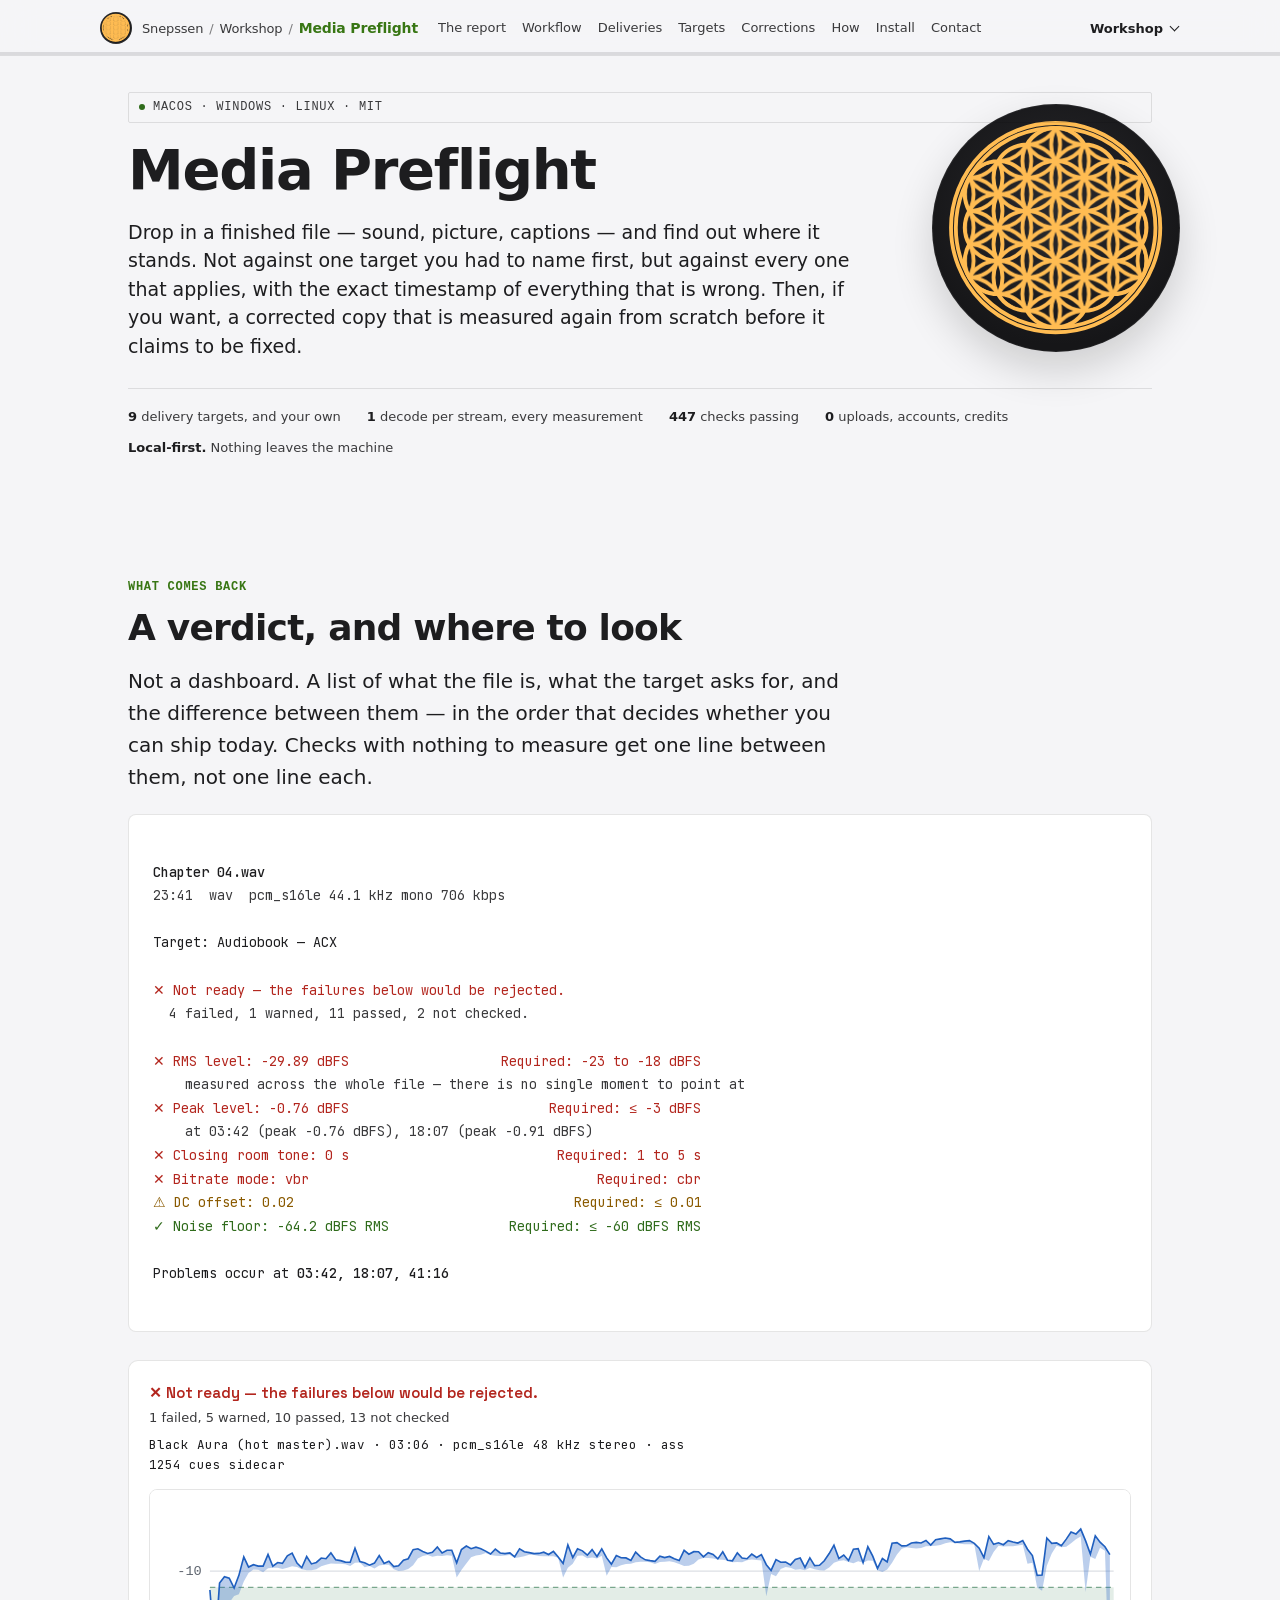
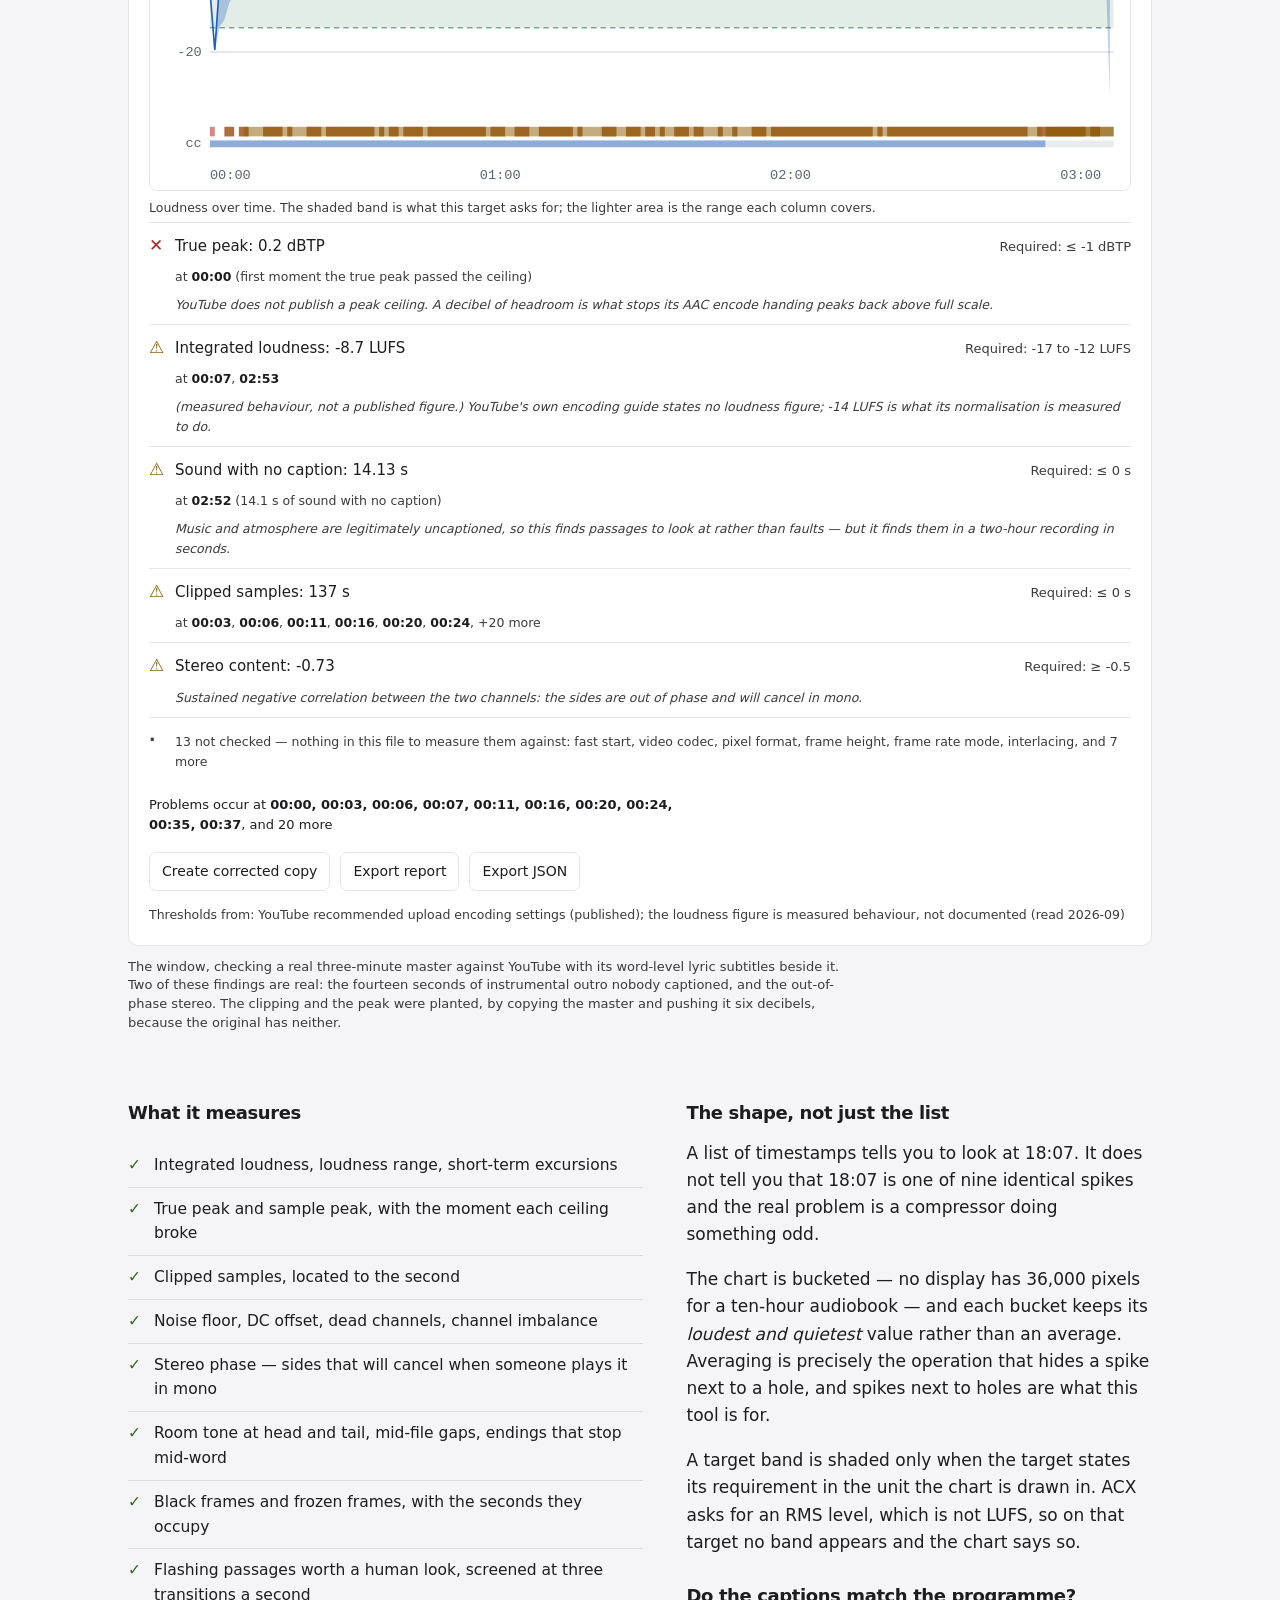
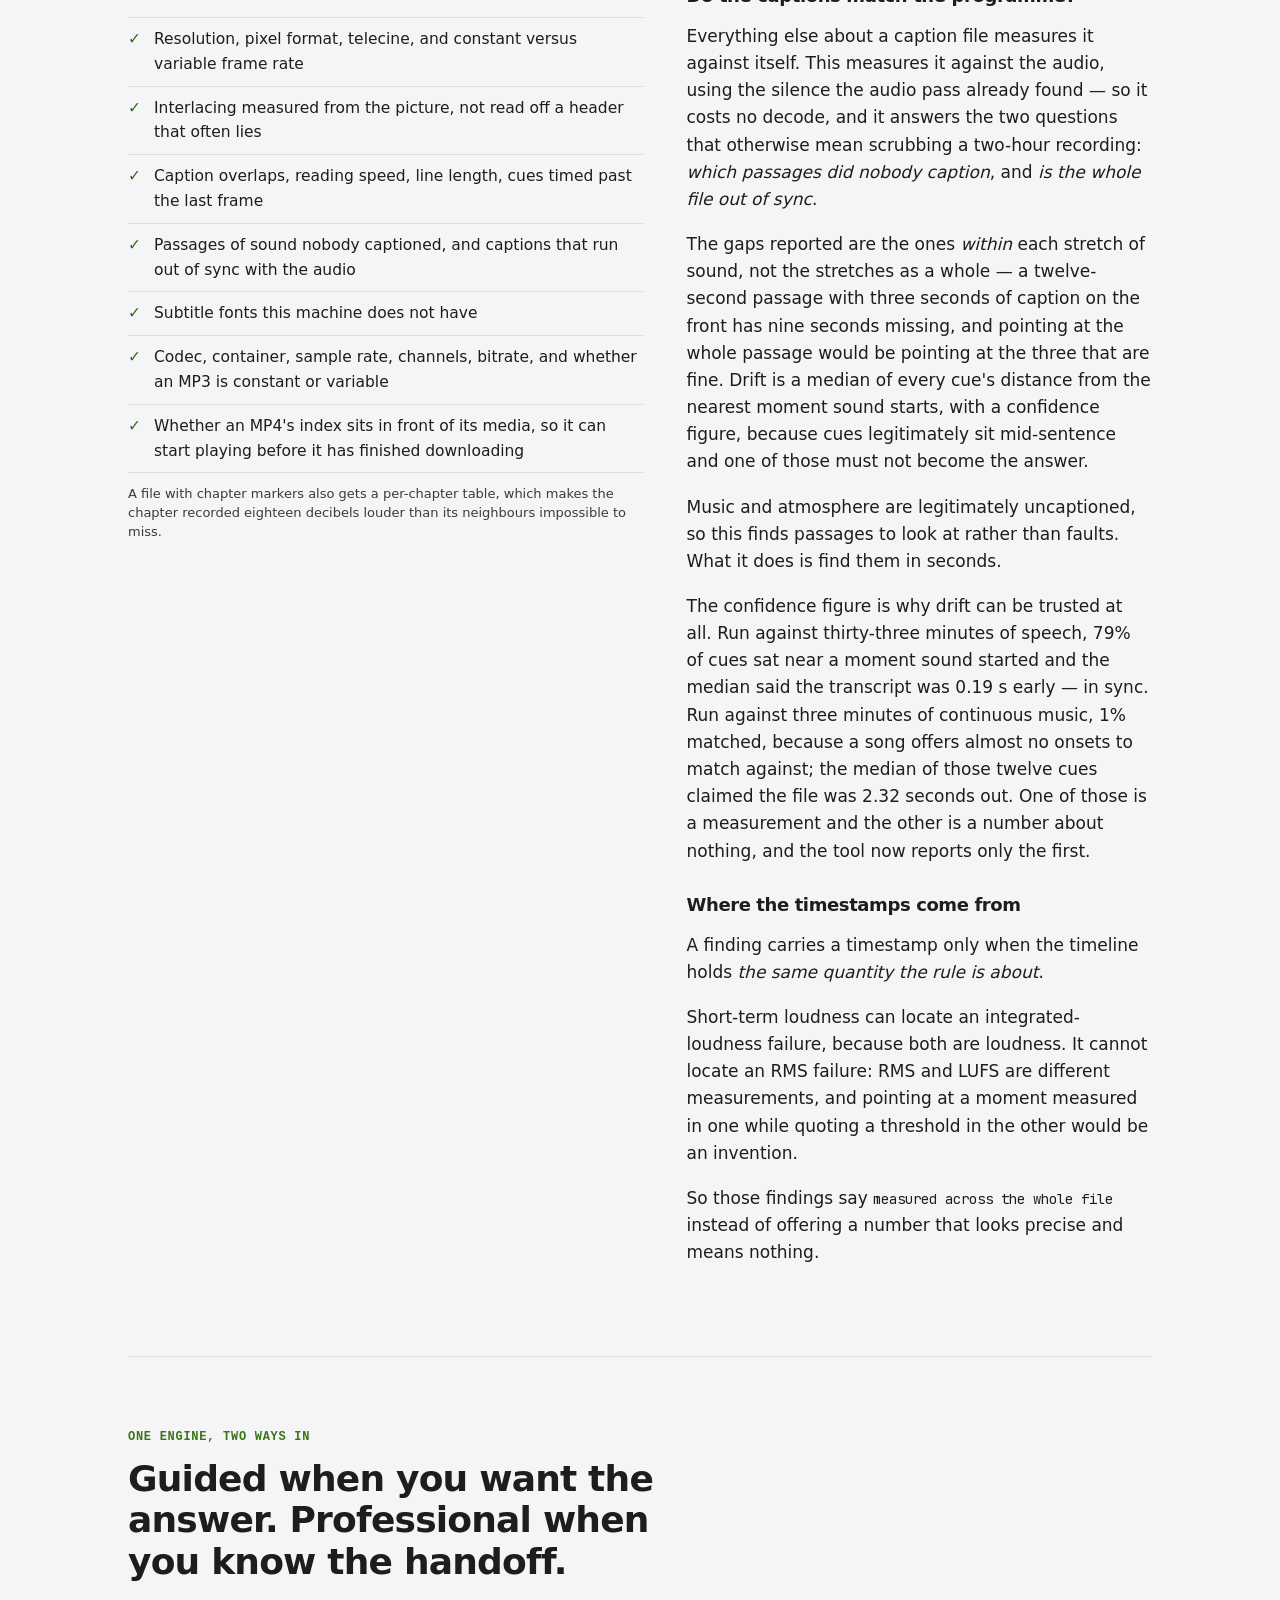
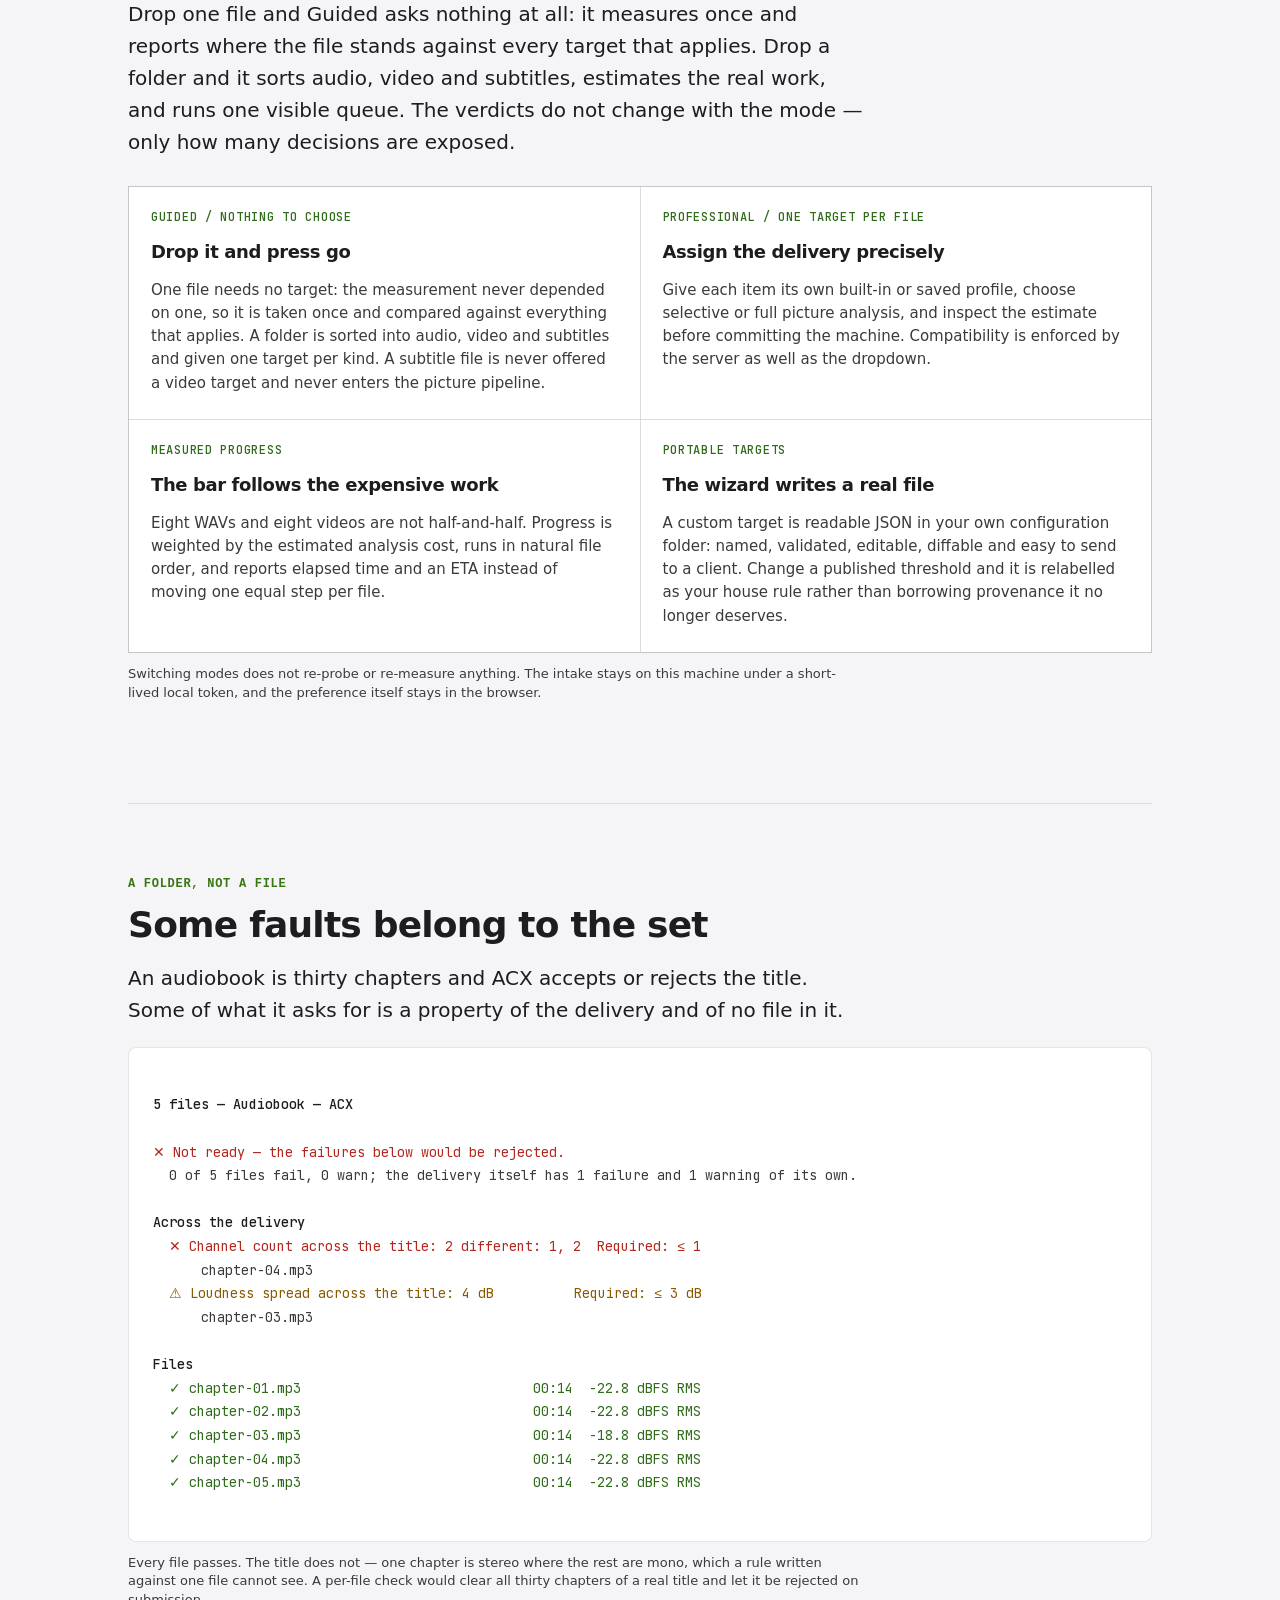
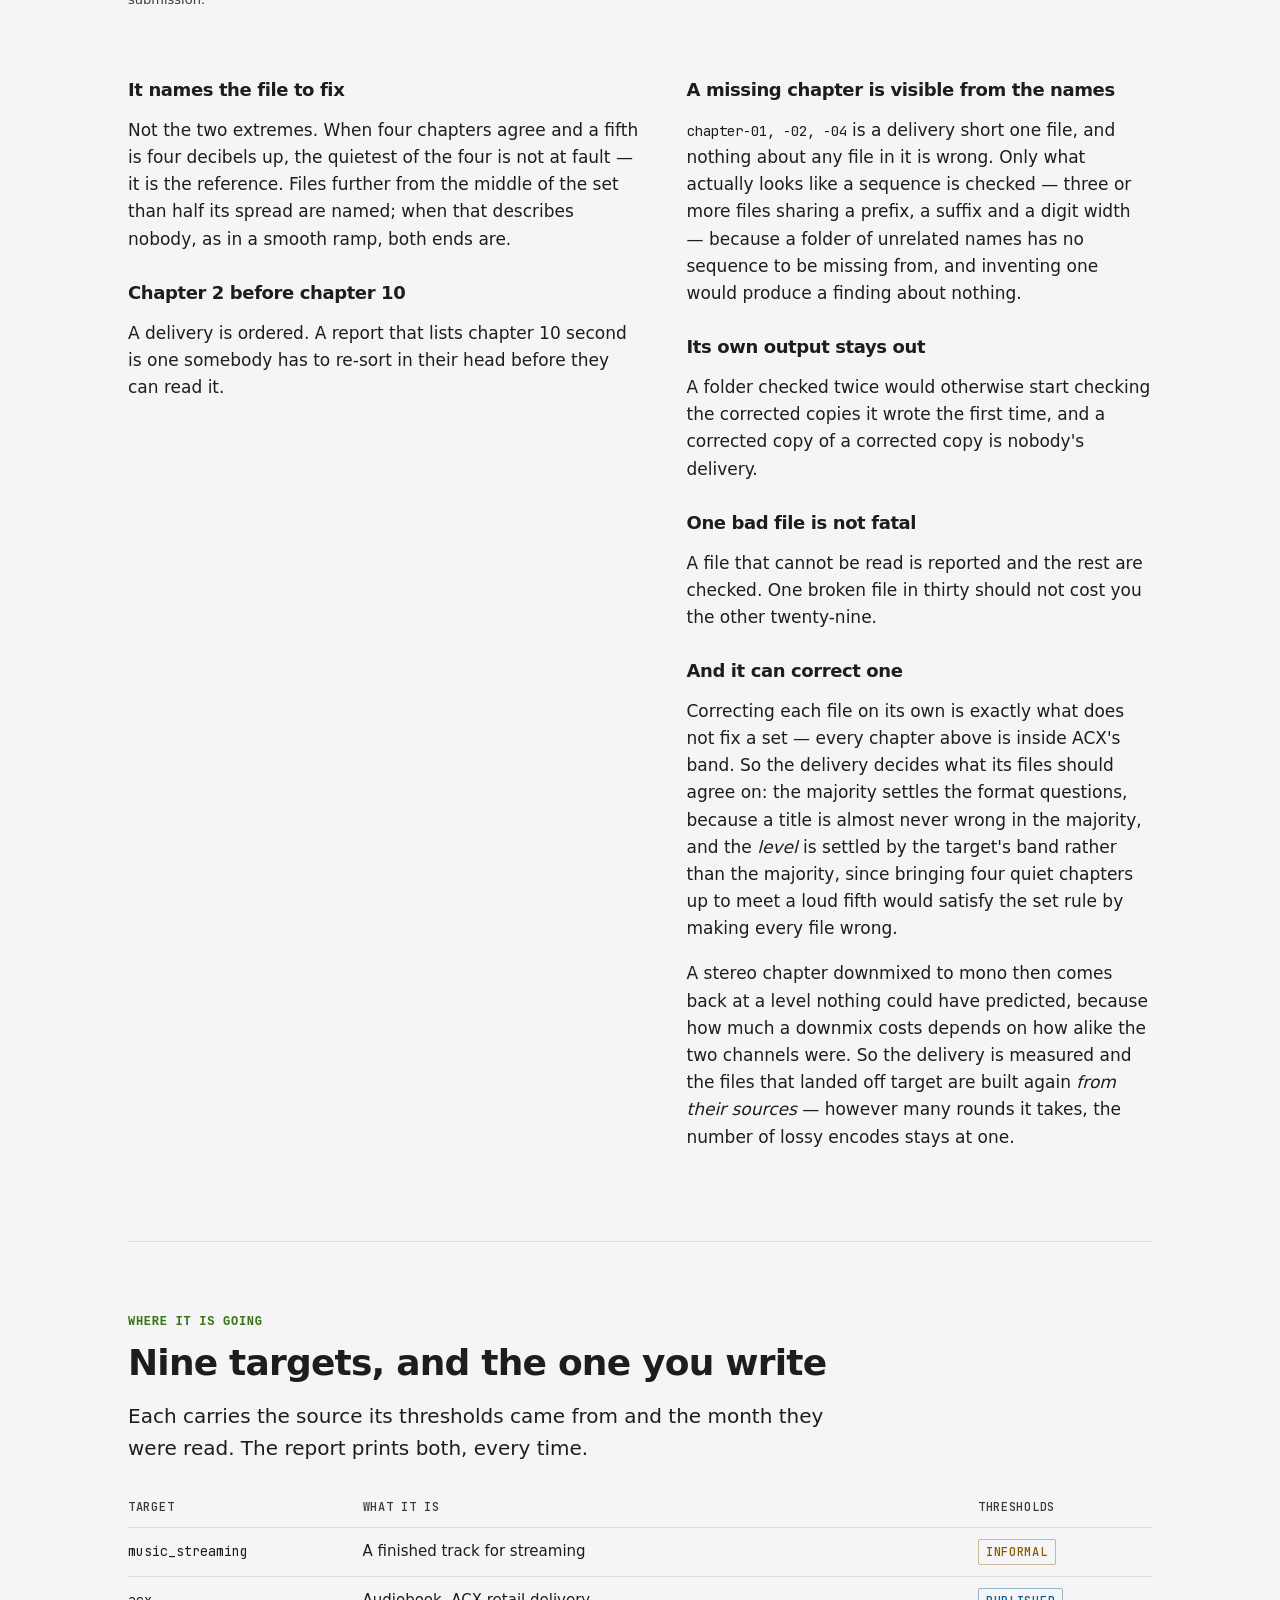
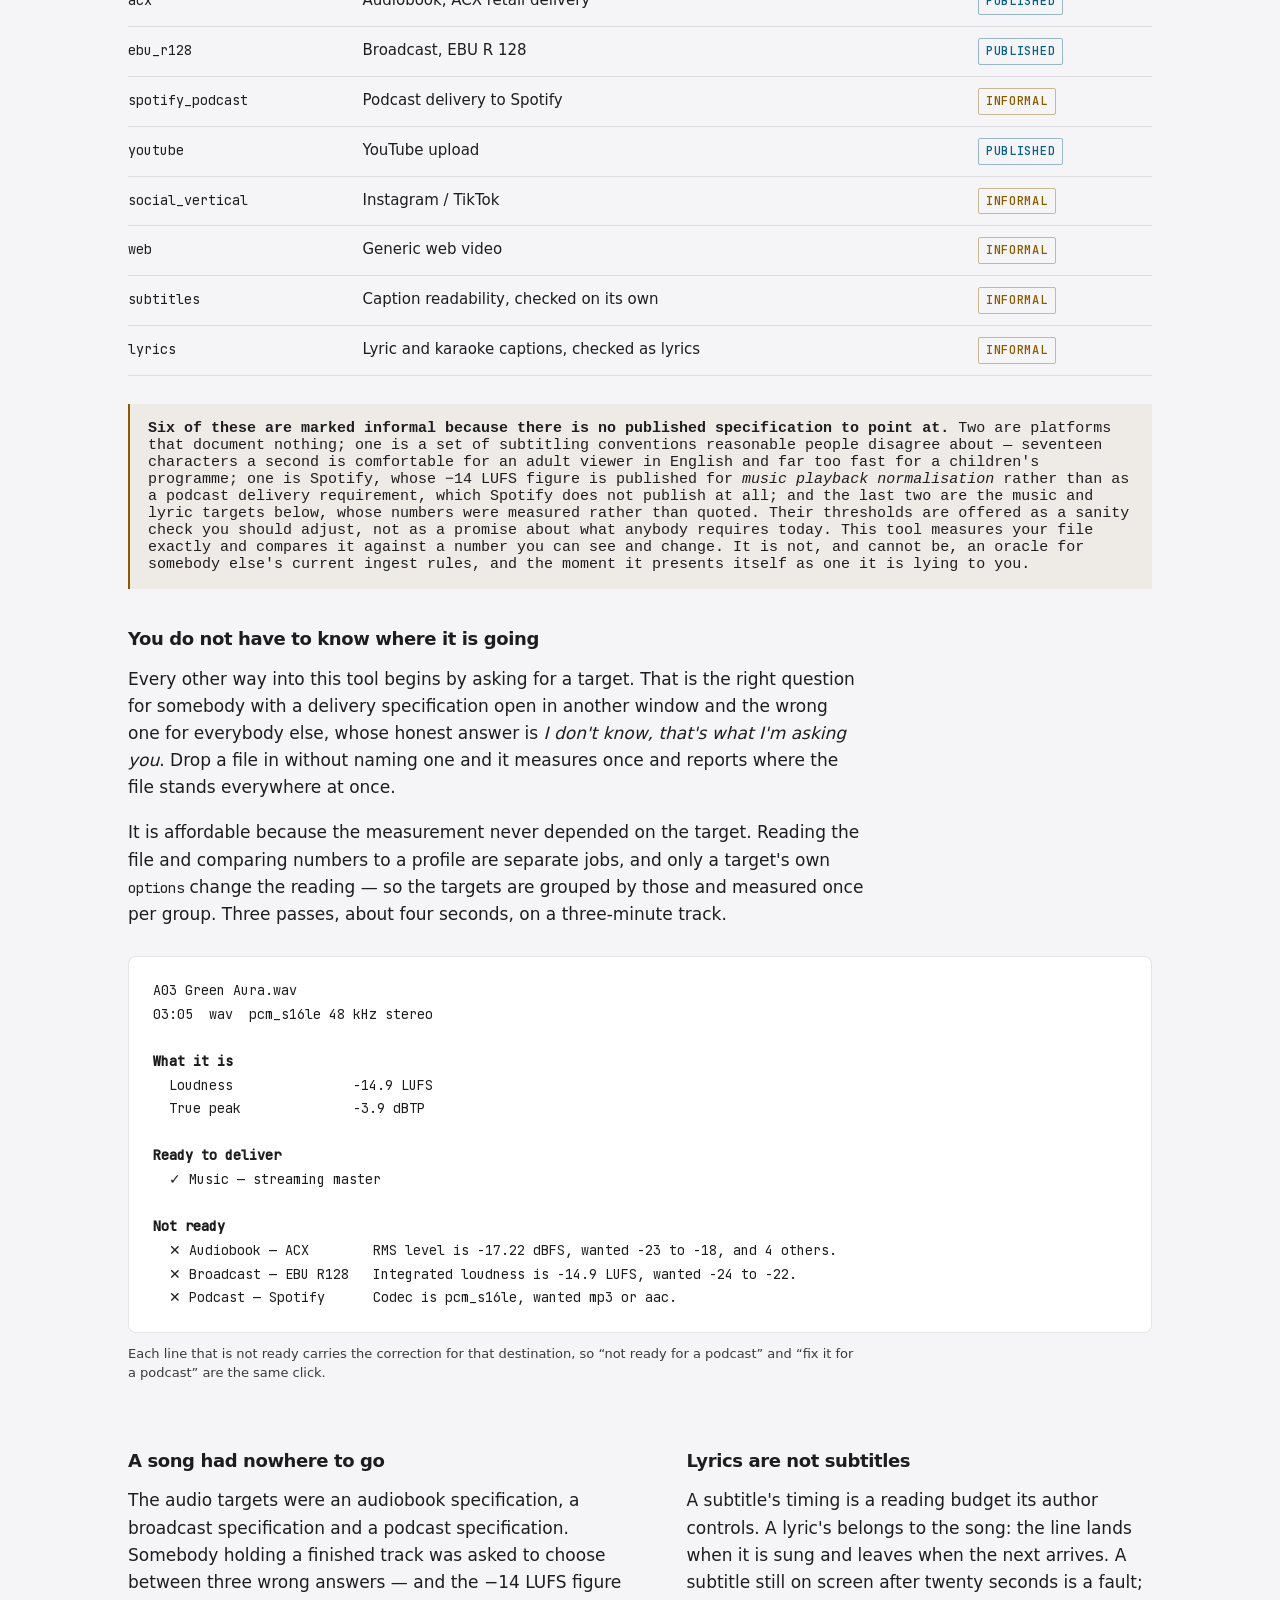
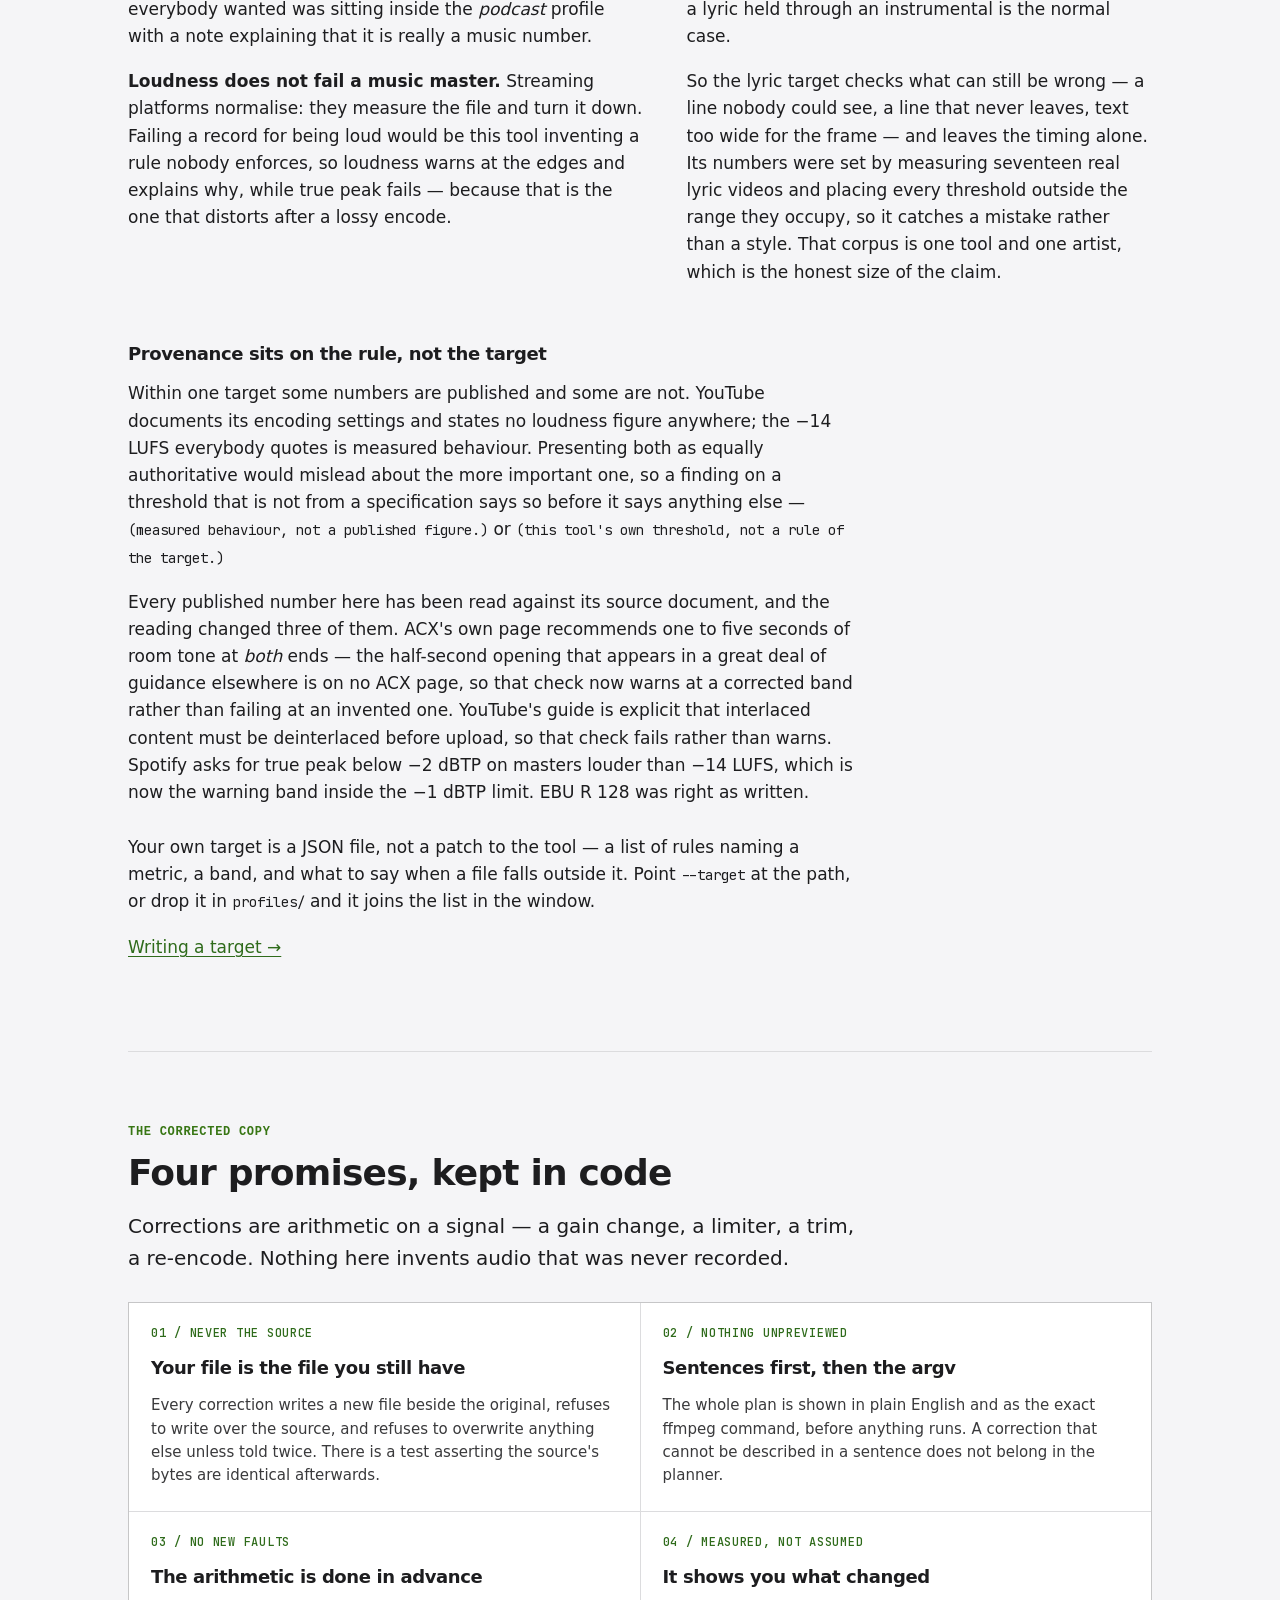
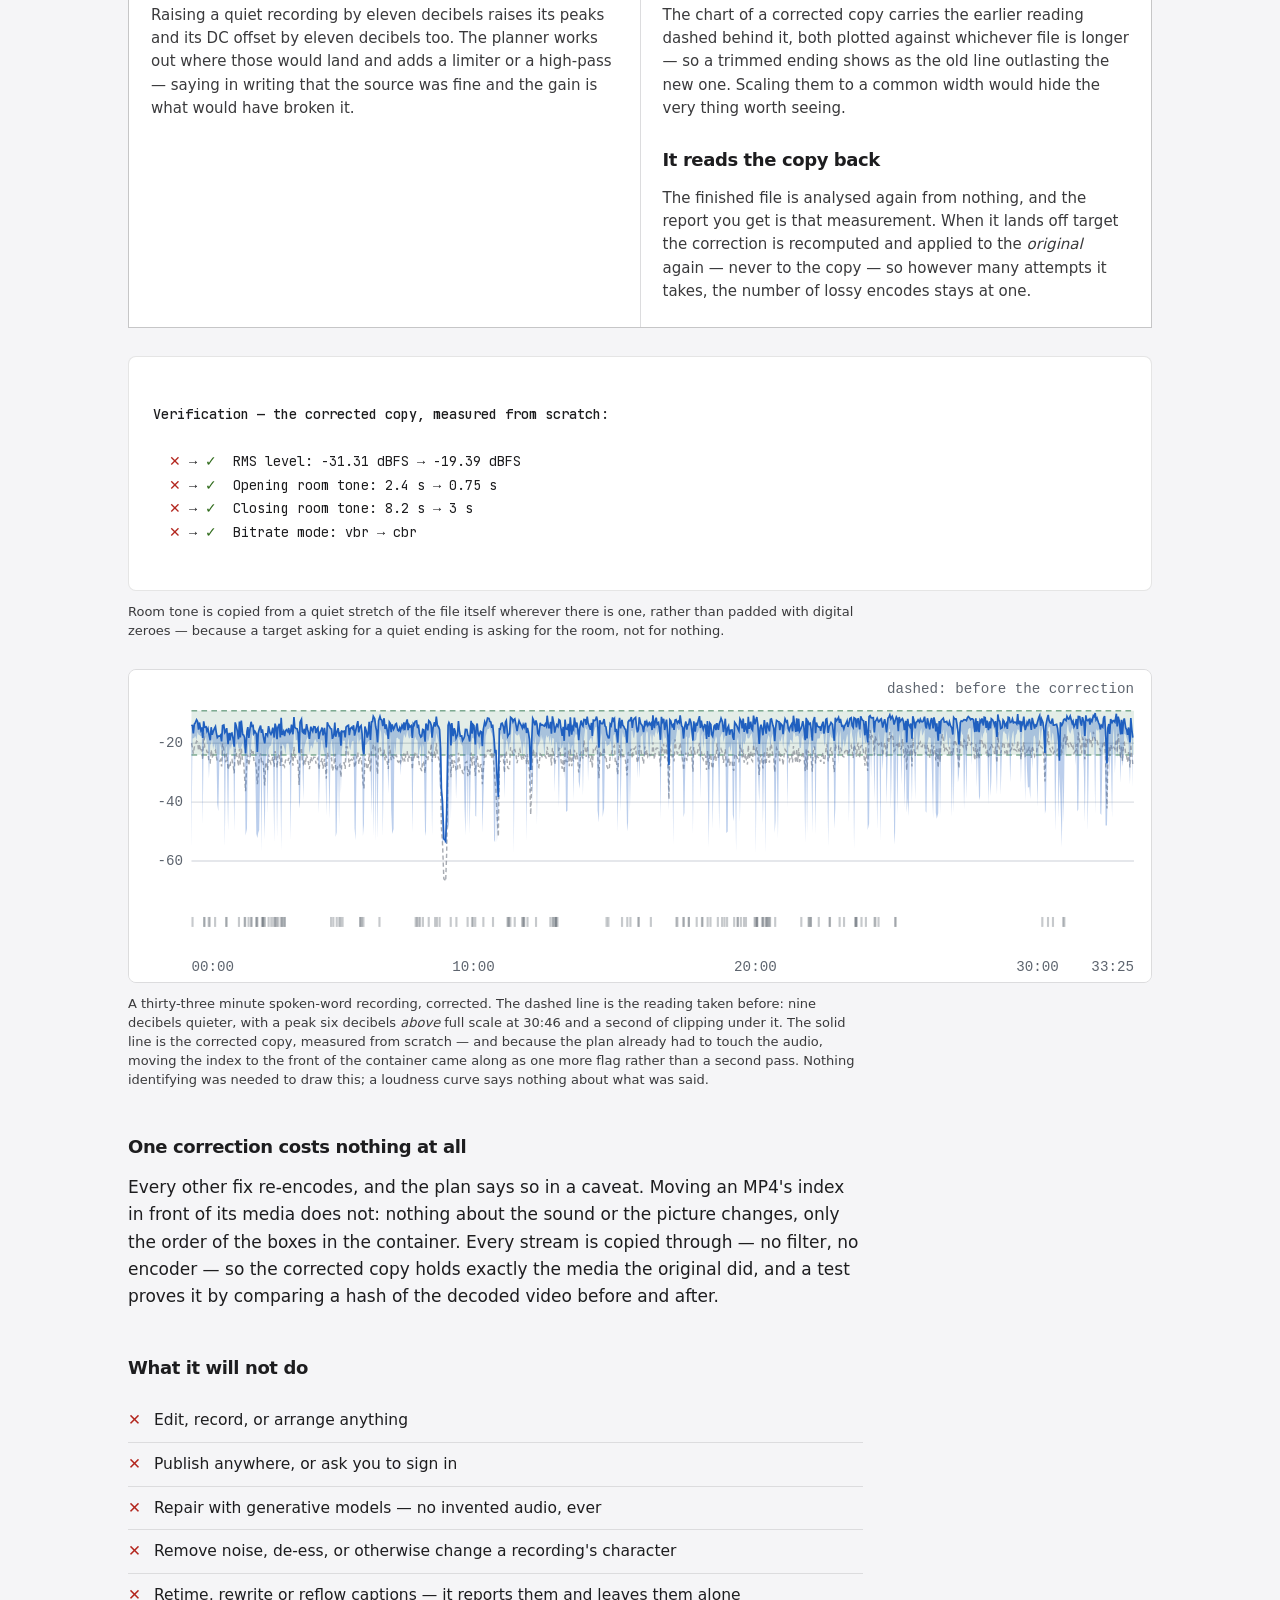
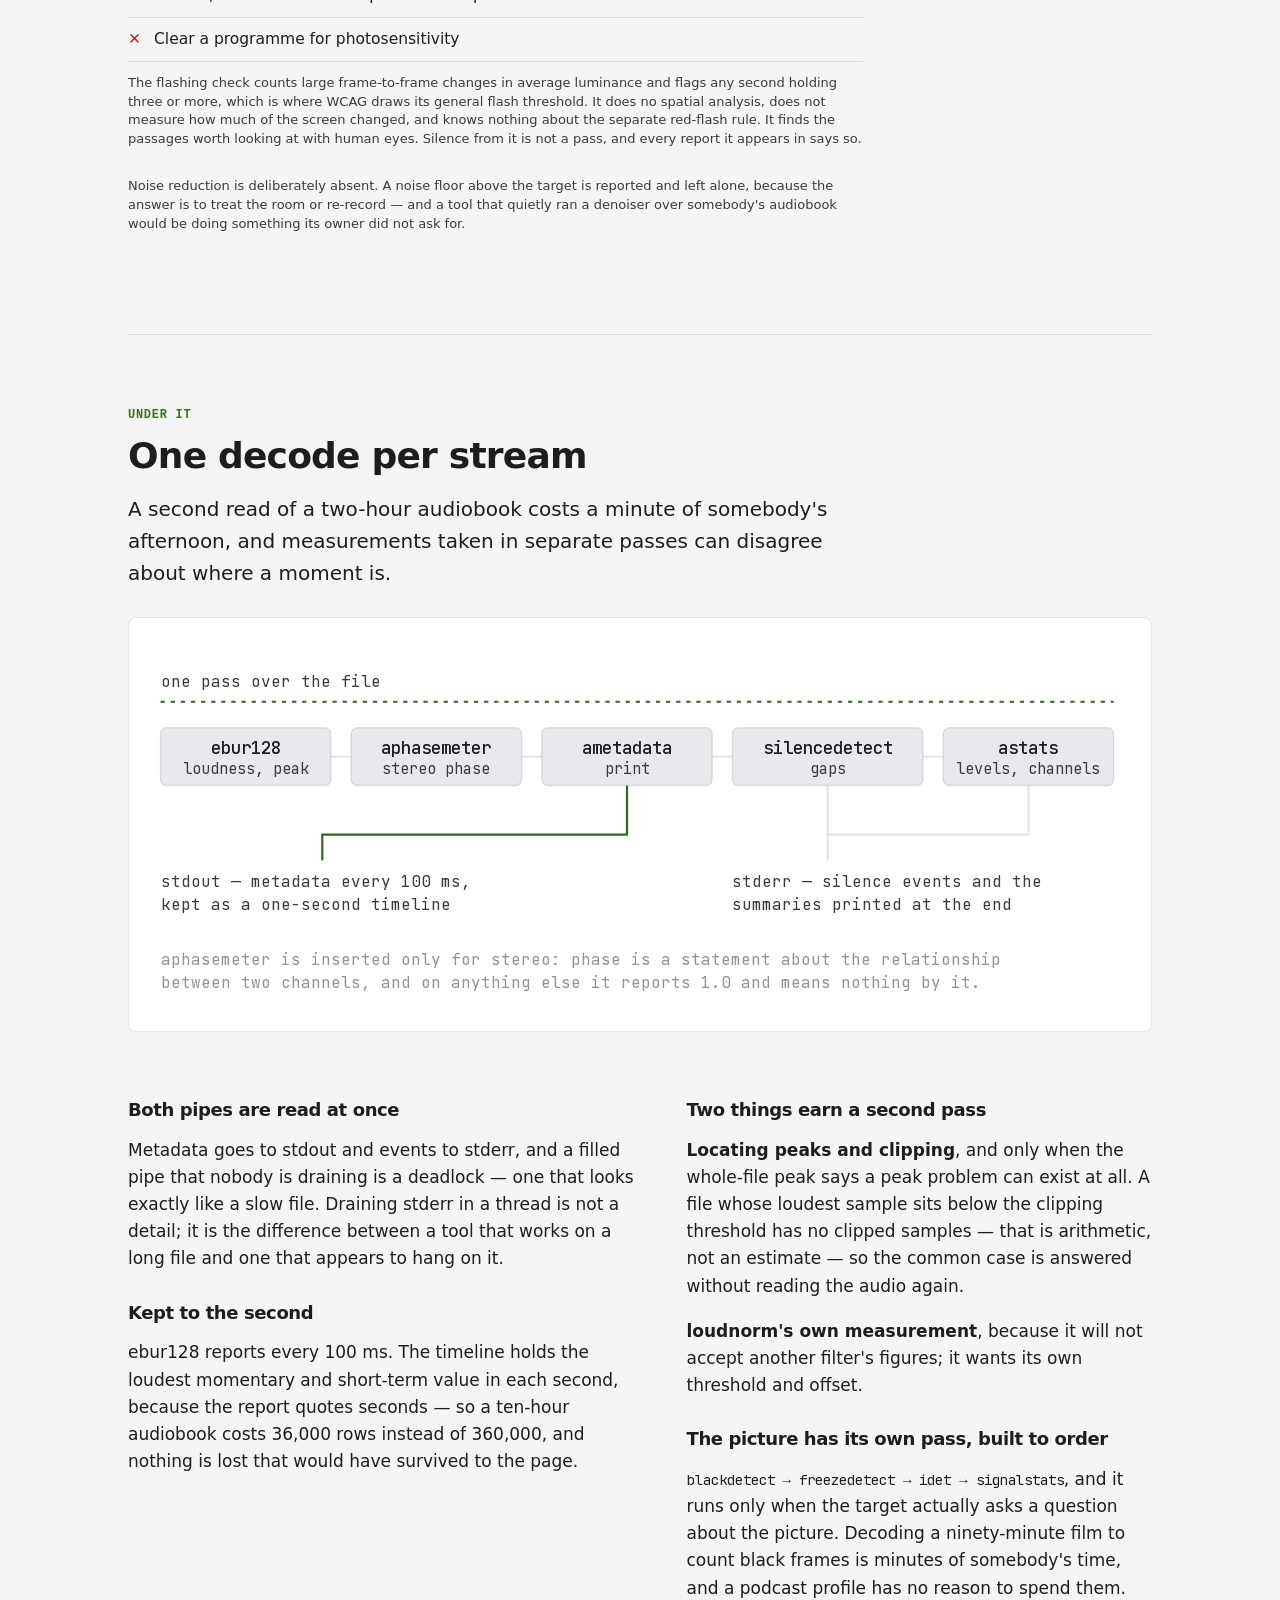
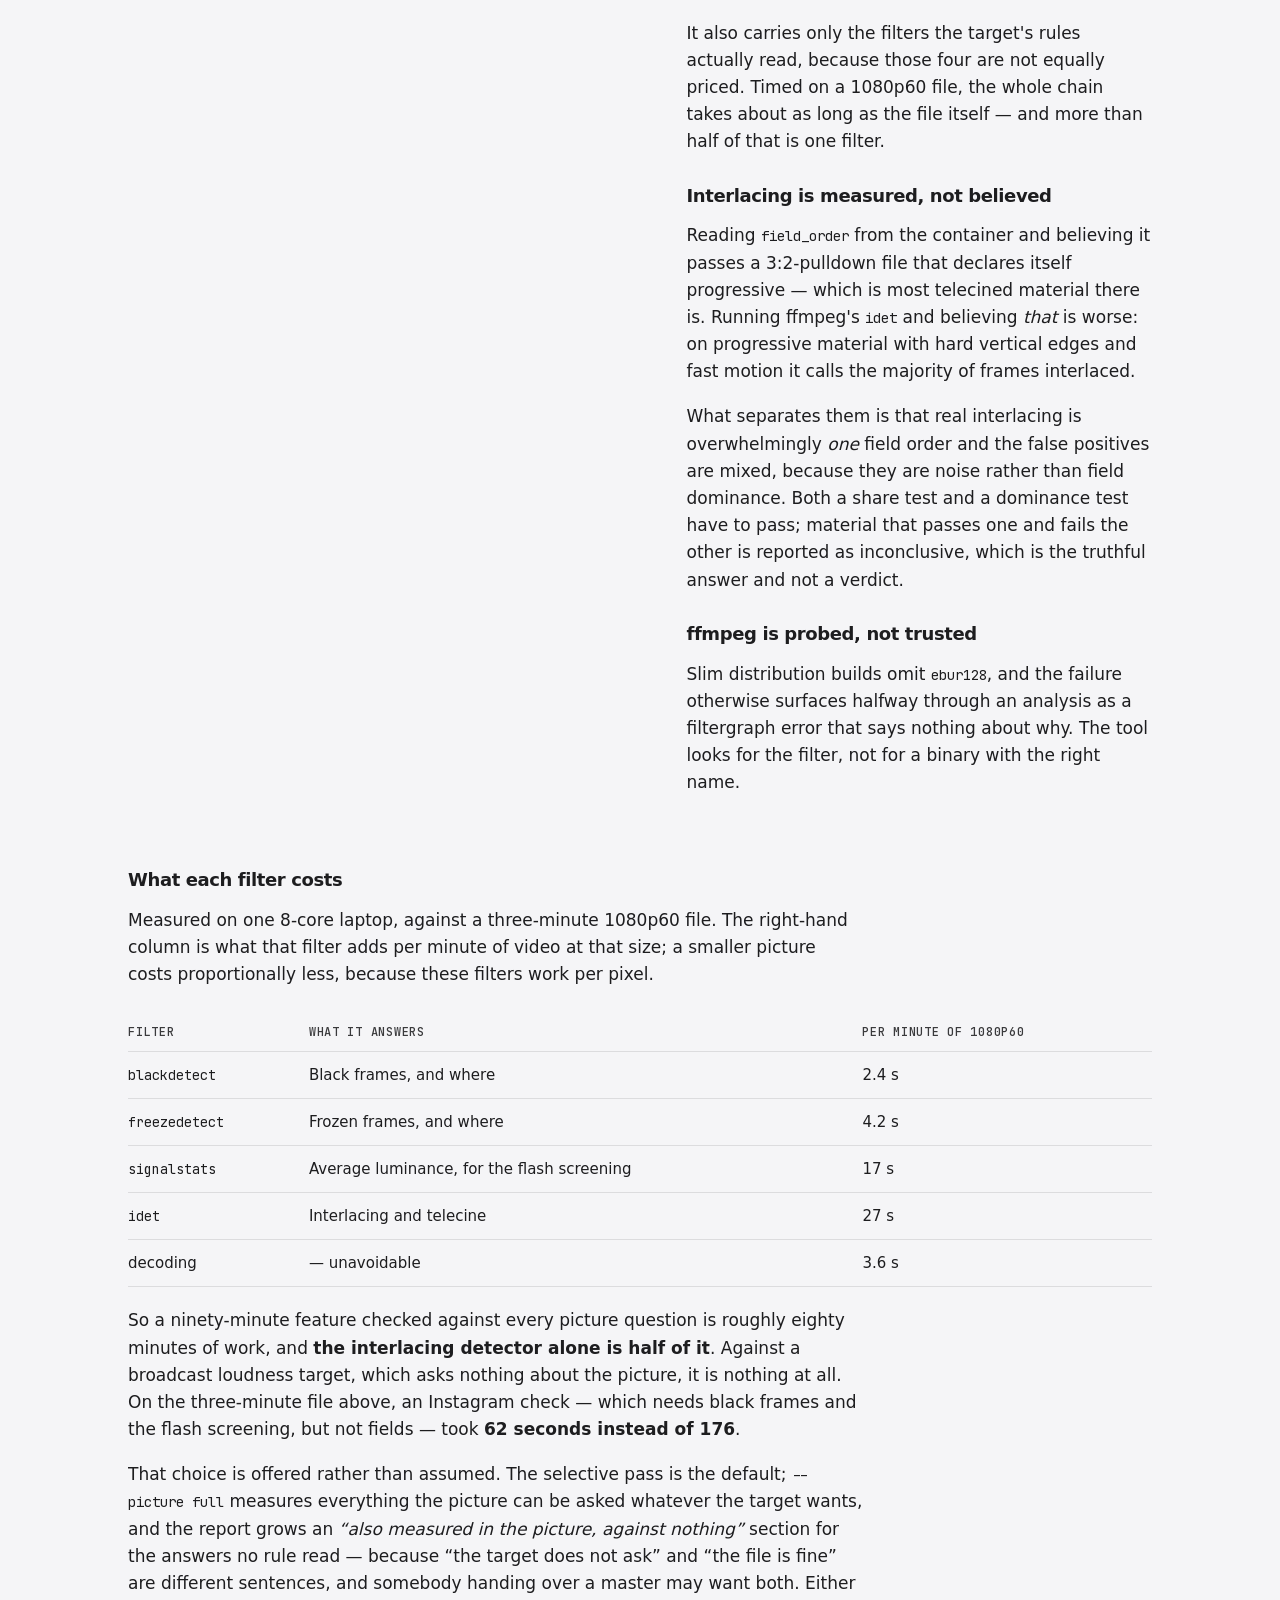
==== commit 2be486f6: "Workshop pages: synced from site-core" ====
--- a/docs/index.html
+++ b/docs/index.html
@@ -23,17 +23,12 @@
 <body data-project="media-preflight">
 
 <span class="ecosystem-page-top" id="page-top" aria-hidden="true"></span>
-<div class="ecosystem-progress" aria-hidden="true"><span></span></div>
-<nav class="ecosystem-rail" aria-label="Snepssen project network">
-  <div class="ecosystem-rail__inner">
-    <button class="ecosystem-rail__brand" type="button" aria-expanded="false"
-            aria-controls="ecosystem-projects" aria-label="Open workshop projects">
-      <span class="ecosystem-mark" aria-hidden="true">
+<span class="ecosystem-mark ecosystem-mark--piece" aria-hidden="true">
         <!-- Flower of Life geometry adapted from Pd4u's CC0 Wikimedia SVG:
              https://commons.wikimedia.org/wiki/File:Flower_of_Life_SVG.svg -->
         <svg class="ecosystem-mark__wire" viewBox="-250 -250 500 500" focusable="false">
           <defs>
-            <pattern id="ecosystem-flower-pattern" width="135.1" height="78" patternUnits="userSpaceOnUse">
+            <pattern id="piece-flower-pattern" width="135.1" height="78" patternUnits="userSpaceOnUse">
               <g class="ecosystem-mark__pattern-lines">
                 <circle r="78" />
                 <circle r="78" cx="135.1" />
@@ -42,7 +37,7 @@
                 <path d="m0,0a78,78,0,0,1,0,78 78,78,0,0,1,135.1,0 78,78,0,0,1,0-78 78,78,0,0,1-135.1,0" />
               </g>
             </pattern>
-            <pattern id="ecosystem-flower-mask-pattern" width="135.1" height="78" patternUnits="userSpaceOnUse">
+            <pattern id="piece-flower-mask-pattern" width="135.1" height="78" patternUnits="userSpaceOnUse">
               <g fill="none" stroke="#fff" stroke-width="8">
                 <circle r="78" />
                 <circle r="78" cx="135.1" />
@@ -51,55 +46,145 @@
                 <path d="m0,0a78,78,0,0,1,0,78 78,78,0,0,1,135.1,0 78,78,0,0,1,0-78 78,78,0,0,1-135.1,0" />
               </g>
             </pattern>
-            <mask id="ecosystem-flower-mask" x="-250" y="-250" width="500" height="500" maskUnits="userSpaceOnUse">
+            <mask id="piece-flower-mask" x="-250" y="-250" width="500" height="500" maskUnits="userSpaceOnUse">
               <circle r="245.3" fill="none" stroke="#fff" stroke-width="8" />
               <circle r="234" fill="none" stroke="#fff" stroke-width="8" />
-              <path fill="url(#ecosystem-flower-mask-pattern)" d="m0-234a78,78,0,0,1,67.55,39 78,78,0,0,1,67.55,39 78,78,0,0,1,67.55,117 78,78,0,0,1,0,78 78,78,0,0,1,-67.55,117 78,78,0,0,1,-67.55,39 78,78,0,0,1,-135.1,0 78,78,0,0,1,-67.55-39 78,78,0,0,1,-67.55-117 78,78,0,0,1,0-78 78,78,0,0,1,67.55-117 78,78,0,0,1,67.55-39 78,78,0,0,1,67.55-39z" />
+              <path fill="url(#piece-flower-mask-pattern)" d="m0-234a78,78,0,0,1,67.55,39 78,78,0,0,1,67.55,39 78,78,0,0,1,67.55,117 78,78,0,0,1,0,78 78,78,0,0,1,-67.55,117 78,78,0,0,1,-67.55,39 78,78,0,0,1,-135.1,0 78,78,0,0,1,-67.55-39 78,78,0,0,1,-67.55-117 78,78,0,0,1,0-78 78,78,0,0,1,67.55-117 78,78,0,0,1,67.55-39 78,78,0,0,1,67.55-39z" />
             </mask>
-            <clipPath id="ecosystem-flower-clip"><circle r="245.3" /></clipPath>
-            <radialGradient id="ecosystem-light-1">
-              <stop offset="0" stop-color="var(--eco-mark-c1)" />
-              <stop offset=".52" stop-color="var(--eco-mark-c1)" stop-opacity=".72" />
-              <stop offset="1" stop-color="var(--eco-mark-c1)" stop-opacity="0" />
+            <clipPath id="piece-flower-clip"><circle r="245.3" /></clipPath>
+            <radialGradient id="piece-light-1">
+              <stop offset="0" stop-color="var(--eco-flower)" />
+              <stop offset=".52" stop-color="var(--eco-flower)" stop-opacity=".72" />
+              <stop offset="1" stop-color="var(--eco-flower)" stop-opacity="0" />
             </radialGradient>
-            <radialGradient id="ecosystem-light-2">
-              <stop offset="0" stop-color="var(--eco-mark-c2)" />
-              <stop offset=".46" stop-color="var(--eco-mark-c2)" stop-opacity=".66" />
-              <stop offset="1" stop-color="var(--eco-mark-c2)" stop-opacity="0" />
+            <radialGradient id="piece-light-2">
+              <stop offset="0" stop-color="var(--eco-flower)" />
+              <stop offset=".46" stop-color="var(--eco-flower)" stop-opacity=".66" />
+              <stop offset="1" stop-color="var(--eco-flower)" stop-opacity="0" />
             </radialGradient>
-            <radialGradient id="ecosystem-light-3">
-              <stop offset="0" stop-color="var(--eco-mark-c3)" />
-              <stop offset=".42" stop-color="var(--eco-mark-c3)" stop-opacity=".58" />
-              <stop offset="1" stop-color="var(--eco-mark-c3)" stop-opacity="0" />
+            <radialGradient id="piece-light-3">
+              <stop offset="0" stop-color="var(--eco-flower)" />
+              <stop offset=".42" stop-color="var(--eco-flower)" stop-opacity=".58" />
+              <stop offset="1" stop-color="var(--eco-flower)" stop-opacity="0" />
             </radialGradient>
-            <radialGradient id="ecosystem-light-4">
-              <stop offset="0" stop-color="var(--eco-mark-c4)" stop-opacity=".96" />
-              <stop offset=".34" stop-color="var(--eco-mark-c4)" stop-opacity=".42" />
-              <stop offset="1" stop-color="var(--eco-mark-c4)" stop-opacity="0" />
+            <radialGradient id="piece-light-4">
+              <stop offset="0" stop-color="var(--eco-flower)" stop-opacity=".96" />
+              <stop offset=".34" stop-color="var(--eco-flower)" stop-opacity=".42" />
+              <stop offset="1" stop-color="var(--eco-flower)" stop-opacity="0" />
             </radialGradient>
           </defs>
           <g class="ecosystem-mark__base">
             <circle r="245.3" />
             <circle r="234" />
-            <path class="ecosystem-mark__field" fill="url(#ecosystem-flower-pattern)" d="m0-234a78,78,0,0,1,67.55,39 78,78,0,0,1,67.55,39 78,78,0,0,1,67.55,117 78,78,0,0,1,0,78 78,78,0,0,1,-67.55,117 78,78,0,0,1,-67.55,39 78,78,0,0,1,-135.1,0 78,78,0,0,1,-67.55-39 78,78,0,0,1,-67.55-117 78,78,0,0,1,0-78 78,78,0,0,1,67.55-117 78,78,0,0,1,67.55-39 78,78,0,0,1,67.55-39z" />
+            <path class="ecosystem-mark__field" fill="url(#piece-flower-pattern)" d="m0-234a78,78,0,0,1,67.55,39 78,78,0,0,1,67.55,39 78,78,0,0,1,67.55,117 78,78,0,0,1,0,78 78,78,0,0,1,-67.55,117 78,78,0,0,1,-67.55,39 78,78,0,0,1,-135.1,0 78,78,0,0,1,-67.55-39 78,78,0,0,1,-67.55-117 78,78,0,0,1,0-78 78,78,0,0,1,67.55-117 78,78,0,0,1,67.55-39 78,78,0,0,1,67.55-39z" />
           </g>
-          <g class="ecosystem-mark__colour" mask="url(#ecosystem-flower-mask)" clip-path="url(#ecosystem-flower-clip)">
+          <g class="ecosystem-mark__colour" mask="url(#piece-flower-mask)" clip-path="url(#piece-flower-clip)">
             <g class="ecosystem-mark__light-field">
-              <circle r="260" fill="var(--eco-mark-c0)" />
-              <ellipse cx="-112" cy="-92" rx="238" ry="182" fill="url(#ecosystem-light-1)" transform="rotate(-18 -112 -92)" />
-              <ellipse cx="118" cy="-42" rx="198" ry="144" fill="url(#ecosystem-light-2)" transform="rotate(31 118 -42)" />
-              <ellipse cx="-38" cy="132" rx="218" ry="158" fill="url(#ecosystem-light-3)" transform="rotate(47 -38 132)" />
-              <ellipse cx="58" cy="38" rx="116" ry="88" fill="url(#ecosystem-light-4)" transform="rotate(-36 58 38)" />
+              <circle r="260" fill="var(--eco-flower)" />
+              <ellipse cx="-112" cy="-92" rx="238" ry="182" fill="url(#piece-light-1)" transform="rotate(-18 -112 -92)" />
+              <ellipse cx="118" cy="-42" rx="198" ry="144" fill="url(#piece-light-2)" transform="rotate(31 118 -42)" />
+              <ellipse cx="-38" cy="132" rx="218" ry="158" fill="url(#piece-light-3)" transform="rotate(47 -38 132)" />
+              <ellipse cx="58" cy="38" rx="116" ry="88" fill="url(#piece-light-4)" transform="rotate(-36 58 38)" />
             </g>
           </g>
         </svg>
       </span>
-      <span class="ecosystem-rail__identity" aria-hidden="true">
+<nav class="ecosystem-rail" aria-label="Snepssen project network">
+  <div class="ecosystem-progress" aria-hidden="true"><span></span></div>
+  <div class="ecosystem-rail__inner">
+    <a class="ecosystem-rail__home" href="#page-top">
+      <span class="ecosystem-mark" aria-hidden="true">
+        <!-- Flower of Life geometry adapted from Pd4u's CC0 Wikimedia SVG:
+             https://commons.wikimedia.org/wiki/File:Flower_of_Life_SVG.svg -->
+        <svg class="ecosystem-mark__wire" viewBox="-250 -250 500 500" focusable="false">
+          <defs>
+            <pattern id="rail-flower-pattern" width="135.1" height="78" patternUnits="userSpaceOnUse">
+              <g class="ecosystem-mark__pattern-lines">
+                <circle r="78" />
+                <circle r="78" cx="135.1" />
+                <circle r="78" cy="78" />
+                <circle r="78" cx="135.1" cy="78" />
+                <path d="m0,0a78,78,0,0,1,0,78 78,78,0,0,1,135.1,0 78,78,0,0,1,0-78 78,78,0,0,1-135.1,0" />
+              </g>
+            </pattern>
+            <pattern id="rail-flower-mask-pattern" width="135.1" height="78" patternUnits="userSpaceOnUse">
+              <g fill="none" stroke="#fff" stroke-width="8">
+                <circle r="78" />
+                <circle r="78" cx="135.1" />
+                <circle r="78" cy="78" />
+                <circle r="78" cx="135.1" cy="78" />
+                <path d="m0,0a78,78,0,0,1,0,78 78,78,0,0,1,135.1,0 78,78,0,0,1,0-78 78,78,0,0,1-135.1,0" />
+              </g>
+            </pattern>
+            <mask id="rail-flower-mask" x="-250" y="-250" width="500" height="500" maskUnits="userSpaceOnUse">
+              <circle r="245.3" fill="none" stroke="#fff" stroke-width="8" />
+              <circle r="234" fill="none" stroke="#fff" stroke-width="8" />
+              <path fill="url(#rail-flower-mask-pattern)" d="m0-234a78,78,0,0,1,67.55,39 78,78,0,0,1,67.55,39 78,78,0,0,1,67.55,117 78,78,0,0,1,0,78 78,78,0,0,1,-67.55,117 78,78,0,0,1,-67.55,39 78,78,0,0,1,-135.1,0 78,78,0,0,1,-67.55-39 78,78,0,0,1,-67.55-117 78,78,0,0,1,0-78 78,78,0,0,1,67.55-117 78,78,0,0,1,67.55-39 78,78,0,0,1,67.55-39z" />
+            </mask>
+            <clipPath id="rail-flower-clip"><circle r="245.3" /></clipPath>
+            <radialGradient id="rail-light-1">
+              <stop offset="0" stop-color="var(--eco-flower)" />
+              <stop offset=".52" stop-color="var(--eco-flower)" stop-opacity=".72" />
+              <stop offset="1" stop-color="var(--eco-flower)" stop-opacity="0" />
+            </radialGradient>
+            <radialGradient id="rail-light-2">
+              <stop offset="0" stop-color="var(--eco-flower)" />
+              <stop offset=".46" stop-color="var(--eco-flower)" stop-opacity=".66" />
+              <stop offset="1" stop-color="var(--eco-flower)" stop-opacity="0" />
+            </radialGradient>
+            <radialGradient id="rail-light-3">
+              <stop offset="0" stop-color="var(--eco-flower)" />
+              <stop offset=".42" stop-color="var(--eco-flower)" stop-opacity=".58" />
+              <stop offset="1" stop-color="var(--eco-flower)" stop-opacity="0" />
+            </radialGradient>
+            <radialGradient id="rail-light-4">
+              <stop offset="0" stop-color="var(--eco-flower)" stop-opacity=".96" />
+              <stop offset=".34" stop-color="var(--eco-flower)" stop-opacity=".42" />
+              <stop offset="1" stop-color="var(--eco-flower)" stop-opacity="0" />
+            </radialGradient>
+          </defs>
+          <g class="ecosystem-mark__base">
+            <circle r="245.3" />
+            <circle r="234" />
+            <path class="ecosystem-mark__field" fill="url(#rail-flower-pattern)" d="m0-234a78,78,0,0,1,67.55,39 78,78,0,0,1,67.55,39 78,78,0,0,1,67.55,117 78,78,0,0,1,0,78 78,78,0,0,1,-67.55,117 78,78,0,0,1,-67.55,39 78,78,0,0,1,-135.1,0 78,78,0,0,1,-67.55-39 78,78,0,0,1,-67.55-117 78,78,0,0,1,0-78 78,78,0,0,1,67.55-117 78,78,0,0,1,67.55-39 78,78,0,0,1,67.55-39z" />
+          </g>
+          <g class="ecosystem-mark__colour" mask="url(#rail-flower-mask)" clip-path="url(#rail-flower-clip)">
+            <g class="ecosystem-mark__light-field">
+              <circle r="260" fill="var(--eco-flower)" />
+              <ellipse cx="-112" cy="-92" rx="238" ry="182" fill="url(#rail-light-1)" transform="rotate(-18 -112 -92)" />
+              <ellipse cx="118" cy="-42" rx="198" ry="144" fill="url(#rail-light-2)" transform="rotate(31 118 -42)" />
+              <ellipse cx="-38" cy="132" rx="218" ry="158" fill="url(#rail-light-3)" transform="rotate(47 -38 132)" />
+              <ellipse cx="58" cy="38" rx="116" ry="88" fill="url(#rail-light-4)" transform="rotate(-36 58 38)" />
+            </g>
+          </g>
+        </svg>
+      </span>
+      <span class="ecosystem-rail__identity">
         <span class="ecosystem-rail__identity-path">
           <span>Snepssen</span><i>/</i><span>Workshop</span><i>/</i>
         </span>
         <strong>Media Preflight</strong>
       </span>
+    </a>
+    <div class="ecosystem-rail__jumps" role="navigation" aria-label="On this page">
+      <a href="#report">The report</a>
+      <a href="#workflow">Workflow</a>
+      <a href="#delivery">Deliveries</a>
+      <a href="#targets">Targets</a>
+      <a href="#fix">Corrections</a>
+      <a href="#how">How</a>
+      <a href="#install">Install</a>
+      <a href="#contact">Contact</a>
+    </div>
+    <div class="ecosystem-rail__more" hidden>
+      <button class="ecosystem-rail__more-btn" type="button" aria-expanded="false"
+              aria-controls="ecosystem-page-sections">More</button>
+      <div class="ecosystem-rail__more-panel" id="ecosystem-page-sections" role="navigation"
+           aria-label="On this page" hidden></div>
+    </div>
+    <button class="ecosystem-rail__brand" type="button" aria-expanded="false"
+            aria-controls="ecosystem-projects" aria-label="Open workshop projects">
+      <span class="ecosystem-rail__brand-label">Workshop</span>
       <span class="ecosystem-rail__chevron" aria-hidden="true"></span>
     </button>
     <div class="ecosystem-rail__links" id="ecosystem-projects" aria-hidden="true" inert>
@@ -109,18 +194,19 @@
       <a data-project="media-preflight" style="--project-accent: var(--eco-preflight)" href="https://snepssen.github.io/media-preflight/">Media Preflight</a>
       <a data-project="siphon" style="--project-accent: var(--eco-siphon)" href="https://snepssen.github.io/siphon/">siphon</a>
       <a data-project="auto-sort" style="--project-accent: var(--eco-autosort)" href="https://snepssen.github.io/auto-sort/">auto-sort</a>
-      <a data-project="translate-core" style="--project-accent: var(--eco-interpreter)" href="https://snepssen.github.io/translate-core/">Interpreter</a>
-      <a data-project="companion-core" style="--project-accent: var(--eco-companion)" href="https://snepssen.github.io/companion-core/">companion-core</a>
+      <a data-project="interpreter-forge" style="--project-accent: var(--eco-interpreter)" href="https://snepssen.github.io/interpreter-forge/">Interpreter</a>
+      <a data-project="companion-forge" style="--project-accent: var(--eco-companion)" href="https://snepssen.github.io/companion-forge/">companion-forge</a>
       <a data-project="tools-core" style="--project-accent: var(--eco-tools)" href="https://snepssen.github.io/tools-core/">tools-core</a>
       <a data-project="voice-polyglot" style="--project-accent: var(--eco-polyglot)" href="https://github.com/snepssen/voice-polyglot">voice-polyglot</a>
       <a data-project="voice-core" style="--project-accent: var(--eco-voicecore)" href="https://github.com/snepssen/voice-core">voice-core</a>
+      <a data-project="speech-core" style="--project-accent: var(--eco-speechcore)" href="https://github.com/snepssen/speech-core">speech-core</a>
       <a data-project="site-core" style="--project-accent: var(--eco-sitecore)" href="https://github.com/snepssen/site-core">site-core</a>
     </div>
   </div>
 </nav>
 
 <div class="wrap">
-<header id="top">
+<header id="top" class="mast">
   <span class="badge"><span class="dot"></span>macOS · Windows · Linux · MIT</span>
   <h1>Media Preflight</h1>
   <p class="subhead">Drop in a finished file — sound, picture, captions — and find out where it stands. Not against one target you had to name first, but against every one that applies, with the exact timestamp of everything that is wrong. Then, if you want, a corrected copy that is measured again from scratch before it claims to be fixed.</p>
@@ -133,23 +219,6 @@
   </div>
 </header>
 </div>
-
-<nav class="jump" aria-label="Jump to a section">
-  <div class="wrap">
-    <a class="mark" href="#page-top">~/snepssen</a>
-    <ul>
-      <li><a href="#report">The report</a></li>
-      <li><a href="#workflow">Workflow</a></li>
-      <li><a href="#delivery">Deliveries</a></li>
-      <li><a href="#targets">Targets</a></li>
-      <li><a href="#fix">Corrections</a></li>
-      <li><a href="#how">How</a></li>
-      <li><a href="#install">Install</a></li>
-      <li><a href="#contact">Contact</a></li>
-    </ul>
-  </div>
-</nav>
-
 <div class="wrap">
 
 <section id="report">
@@ -674,13 +743,13 @@
   </div>
 </section>
 
-<section class="ecosystem-more" aria-labelledby="ecosystem-heading" data-eco-reveal>
+<section class="ecosystem-more" aria-labelledby="ecosystem-heading">
   <div class="ecosystem-more__head">
     <div>
       <p class="ecosystem-kicker">The wider workshop</p>
-      <h2 id="ecosystem-heading">Twelve pieces, one local-first practice.</h2>
-    </div>
-    <p class="ecosystem-more__intro">Move between guided-meditation authoring, measured speech, live interpreting, a voice companion, lyric video, delivery validation, keeping a Downloads folder empty, and the small field tools that support all of them, on one voice and one speech engine they share.</p>
+      <h2 id="ecosystem-heading">Thirteen pieces, one local-first practice.</h2>
+    </div>
+    <p class="ecosystem-more__intro">Move between guided-meditation authoring, measured speech, live interpreting, a voice companion, lyric video, delivery validation, keeping a Downloads folder empty, and the small field tools that support all of them, on one voice, one speech engine and one hearing layer they share.</p>
   </div>
   <div class="ecosystem-grid">
     <a class="ecosystem-card" data-project="gateway-forge" style="--card-accent: var(--eco-gateway)" href="https://snepssen.github.io/gateway-forge/">
@@ -725,19 +794,19 @@
       <p>Empty the Downloads funnel into structure the folder taught it, and undo any of it.</p>
       <span class="ecosystem-card__go">Explore auto-sort →</span>
     </a>
-    <a class="ecosystem-card" data-project="translate-core" style="--card-accent: var(--eco-interpreter)" href="https://snepssen.github.io/translate-core/">
+    <a class="ecosystem-card" data-project="interpreter-forge" style="--card-accent: var(--eco-interpreter)" href="https://snepssen.github.io/interpreter-forge/">
       <div class="ecosystem-card__index"><span>07 / INTERPRETING</span><span>macOS · iPhone</span></div>
       <div class="ecosystem-card__glyph" aria-hidden="true">halb elf → 10:30</div>
       <h3>Interpreter</h3>
       <p>Hear the table in English a few seconds behind, cut at the end of each thought, on your own phone.</p>
       <span class="ecosystem-card__go">Explore Interpreter →</span>
     </a>
-    <a class="ecosystem-card" data-project="companion-core" style="--card-accent: var(--eco-companion)" href="https://snepssen.github.io/companion-core/">
+    <a class="ecosystem-card" data-project="companion-forge" style="--card-accent: var(--eco-companion)" href="https://snepssen.github.io/companion-forge/">
       <div class="ecosystem-card__index"><span>08 / COMPANION</span><span>Mac · iPhone · iPad</span></div>
       <div class="ecosystem-card__glyph" aria-hidden="true">mic → visor</div>
-      <h3>companion-core</h3>
+      <h3>companion-forge</h3>
       <p>A local voice companion for Mac, iPhone and iPad, with a protogen LED-visor face.</p>
-      <span class="ecosystem-card__go">Explore companion-core →</span>
+      <span class="ecosystem-card__go">Explore companion-forge →</span>
     </a>
     <a class="ecosystem-card" data-project="tools-core" style="--card-accent: var(--eco-tools)" href="https://snepssen.github.io/tools-core/">
       <div class="ecosystem-card__index"><span>09 / FIELD TOOLS</span><span>Python · shell</span></div>
@@ -760,8 +829,15 @@
       <p>The speech engine the apps share: espeak-ng, the phonemizer and Piper inference, from one source.</p>
       <span class="ecosystem-card__go">Open the repository →</span>
     </a>
+    <a class="ecosystem-card" data-project="speech-core" style="--card-accent: var(--eco-speechcore)" href="https://github.com/snepssen/speech-core">
+      <div class="ecosystem-card__index"><span>12 / HEARING</span><span>Swift · macOS · iOS</span></div>
+      <div class="ecosystem-card__glyph" aria-hidden="true">mic → vad → store</div>
+      <h3>speech-core</h3>
+      <p>The hearing layer Interpreter and companion-forge share: ObjCExceptions, SileroVAD, SampleBuffer and ModelStore, from one source.</p>
+      <span class="ecosystem-card__go">Open the repository →</span>
+    </a>
     <a class="ecosystem-card" data-project="site-core" style="--card-accent: var(--eco-sitecore)" href="https://github.com/snepssen/site-core">
-      <div class="ecosystem-card__index"><span>12 / PAGES</span><span>Python · HTML</span></div>
+      <div class="ecosystem-card__index"><span>13 / PAGES</span><span>Python · HTML</span></div>
       <div class="ecosystem-card__glyph" aria-hidden="true">one → every page</div>
       <h3>site-core</h3>
       <p>The builder and project network every page here shares, kept in one place.</p>
--- a/docs/ecosystem.css
+++ b/docs/ecosystem.css
@@ -1,6 +1,20 @@
-/* Shared across the snepssen project pages. Each site keeps its own type and
-   palette; this is the common navigation and discovery layer between them. */
+/* The workshop look. Every project page loads this after its own style.css,
+   so the shared palette, the one sticky bar, the measure and the cards win
+   when they disagree. Accents stay per project. Type is the system face:
+   nothing here asks a font CDN for the visit. */
+
+/* A length, not a ch, so it is resolved once against the body face and
+   inherited as pixels. Otherwise a heading's own 68ch is wider than the
+   frame, the paragraph's is not, and margin:auto centres them on
+   different left edges. */
+@property --prose {
+  syntax: "<length>";
+  inherits: true;
+  initial-value: 0px;
+}
+
 :root {
+  color-scheme: dark;
   --eco-gateway: #b69aff;
   --eco-voice: #ffbc52;
   --eco-protoke: #71e5d2;
@@ -13,44 +27,45 @@
   --eco-voicecore: #e8a878;
   --eco-sitecore: #b9c3d0;
   --eco-companion: #ff8ab8;
+  --eco-speechcore: #6ed9a0;
   --eco-current: var(--eco-protoke);
-  --eco-copy: var(--ink, #f3f0e3);
-  --eco-rail-h: 124px;
-  --eco-mark-size: 104px;
-  --eco-drawer-motion: 220ms;
-}
-:root.ecosystem-compact {
-  --eco-rail-h: 52px;
-  --eco-mark-size: 36px;
-}
-
-body[data-project="gateway-forge"] { --eco-current: var(--eco-gateway); }
-body[data-project="voice-forge"] { --eco-current: var(--eco-voice); }
-body[data-project="protoke"] { --eco-current: var(--eco-protoke); }
-body[data-project="tools-core"] {
-  --eco-current: var(--eco-tools);
-  --eco-copy: var(--chalk, #f3f0e3);
-}
-body[data-project="media-preflight"] { --eco-current: var(--eco-preflight); }
-body[data-project="siphon"] { --eco-current: var(--eco-siphon); }
-body[data-project="auto-sort"]{
-  --eco-current: var(--eco-autosort);
-}
-body[data-project="translate-core"] { --eco-current: var(--eco-interpreter); }
-body[data-project="companion-core"] { --eco-current: var(--eco-companion); }
-
-/* The five accents above are built for a dark ground and fail badly on a
-   light one — measured against the lightest surface these pages use, the
-   green came to 1.26:1 and the teal to 1.27:1 where body text needs 4.5:1.
-   They were not dim, they were close to invisible.
-   
-   These are the same hues taken down until each clears 4.5:1 on every light
-   surface in the workshop (#EDEBDC, #EFEDE1, #EAEEE7), which is what the
-   individual sites already do for their own palettes — protoke turns its
-   #FFD400 signal into #7A5C00 the same way. Dark mode is untouched: there the
-   originals run from 6.5:1 to 11.4:1 and are exactly right. */
+  --ground: #121212;
+  --surface: #1c1c1e;
+  --raise: #2c2c2e;
+  --ink: #f5f5f7;
+  --chalk: #f5f5f7;
+  --muted: #c7c7cc;
+  --line: rgba(255, 255, 255, 0.12);
+  --body: #d2d2d6;
+  --body-2: #d2d2d6;
+  --faint: #c7c7cc;
+  --whisper: #c7c7cc;
+  --code: #f5f5f7;
+  --paper: #1c1c1e;
+  --paper-2: #2c2c2e;
+  --plate: #1c1c1e;
+  --well: #161616;
+  --sunken: #161616;
+  --nav-bg: rgba(18, 18, 18, 0.88);
+  --on-accent: #121212;
+  --grid-line: transparent;
+  --eco-copy: var(--ink);
+  --measure: 68ch;
+  --eco-bar: 56px;
+  --eco-frame: 1080px;
+  --eco-sans: -apple-system, BlinkMacSystemFont, "Segoe UI", system-ui, sans-serif;
+  --eco-mono: ui-monospace, SFMono-Regular, Menlo, Consolas, monospace;
+  --eco-flower: #f5f5f7;
+  --serif: var(--eco-sans);
+  --sans: var(--eco-sans);
+}
+
+/* Same hues as the dark accents, taken down until each clears 4.5:1 on the
+   light ground. Decorative flower colours stay the vivid set; these are for
+   text, eyebrows and card glyphs. */
 @media (prefers-color-scheme: light) {
   :root:not([data-theme="dark"]) {
+    color-scheme: light;
     --eco-gateway: #723cff;
     --eco-voice: #955b00;
     --eco-protoke: #157565;
@@ -63,9 +78,31 @@
     --eco-voicecore: #8f4718;
     --eco-sitecore: #475366;
     --eco-companion: #a04e6e;
+    --eco-speechcore: #0f7923;
+    --ground: #f5f5f7;
+    --surface: #ffffff;
+    --raise: #e8e8ed;
+    --ink: #1d1d1f;
+    --chalk: #1d1d1f;
+    --muted: #3a3a3c;
+    --line: rgba(0, 0, 0, 0.1);
+    --body: #3a3a3c;
+    --body-2: #3a3a3c;
+    --faint: #3a3a3c;
+    --whisper: #3a3a3c;
+    --code: #1d1d1f;
+    --paper: #ffffff;
+    --paper-2: #e8e8ed;
+    --plate: #f5f5f7;
+    --well: #f0f0f2;
+    --sunken: #e8e8ed;
+    --nav-bg: rgba(245, 245, 247, 0.9);
+    --on-accent: #f5f5f7;
+    --grid-line: transparent;
   }
 }
 :root[data-theme="light"] {
+  color-scheme: light;
   --eco-gateway: #723cff;
   --eco-voice: #955b00;
   --eco-protoke: #157565;
@@ -78,223 +115,356 @@
   --eco-voicecore: #8f4718;
   --eco-sitecore: #475366;
   --eco-companion: #a04e6e;
-}
-
-/* Wide diagrams and code samples own their scrolling inside their existing
-   wrappers; never let one of them make the whole page wobble sideways. */
-body { overflow-x: clip; }
-
-.ecosystem-page-top {
+  --eco-speechcore: #0f7923;
+  --ground: #f5f5f7;
+  --surface: #ffffff;
+  --raise: #e8e8ed;
+  --ink: #1d1d1f;
+  --chalk: #1d1d1f;
+  --muted: #3a3a3c;
+  --line: rgba(0, 0, 0, 0.1);
+  --body: #3a3a3c;
+  --body-2: #3a3a3c;
+  --faint: #3a3a3c;
+  --whisper: #3a3a3c;
+  --code: #1d1d1f;
+  --paper: #ffffff;
+  --paper-2: #e8e8ed;
+  --plate: #f5f5f7;
+  --well: #f0f0f2;
+  --sunken: #e8e8ed;
+  --nav-bg: rgba(245, 245, 247, 0.9);
+  --on-accent: #f5f5f7;
+  --grid-line: transparent;
+}
+
+body[data-project="gateway-forge"] { --eco-current: var(--eco-gateway); }
+body[data-project="voice-forge"] { --eco-current: var(--eco-voice); }
+body[data-project="protoke"] { --eco-current: var(--eco-protoke); }
+body[data-project="tools-core"] { --eco-current: var(--eco-tools); }
+body[data-project="media-preflight"] { --eco-current: var(--eco-preflight); }
+body[data-project="siphon"] { --eco-current: var(--eco-siphon); }
+body[data-project="auto-sort"] { --eco-current: var(--eco-autosort); }
+body[data-project="interpreter-forge"] { --eco-current: var(--eco-interpreter); }
+body[data-project="companion-forge"] { --eco-current: var(--eco-companion); }
+body[data-project="voice-polyglot"] { --eco-current: var(--eco-polyglot); }
+body[data-project="voice-core"] { --eco-current: var(--eco-voicecore); }
+body[data-project="speech-core"] { --eco-current: var(--eco-speechcore); }
+body[data-project="site-core"] { --eco-current: var(--eco-sitecore); }
+
+body {
+  overflow-x: clip;
+  background: var(--ground);
+  color: var(--ink);
+  font-family: var(--eco-sans);
+  font-size: 17px;
+  --prose: 68ch;
+  line-height: 1.6;
+  -webkit-font-smoothing: antialiased;
+}
+h1, h2, h3 { font-family: var(--eco-sans); letter-spacing: -0.022em; }
+h1 { font-size: clamp(40px, 5vw, 56px); font-weight: 600; line-height: 1.05; margin: 18px 0 0; }
+h2 { font-size: clamp(28px, 3vw, 36px); font-weight: 600; line-height: 1.15; margin: 0 0 16px; }
+h3 { margin: 28px 0 12px; }
+.wrap {
+  width: min(var(--eco-frame), calc(100% - 48px));
+  max-width: var(--eco-frame);
+  margin-inline: auto;
+}
+/* One left edge for eyebrows, headings, prose and captions. The column is
+   the body's 68ch, so a 36px heading does not centre a different box.
+   Figures, tables and the card grid stay on the frame. */
+.wrap > section > :is(p, h2, h3, ul, ol),
+.wrap > section > .eyebrow {
+  max-width: var(--prose, 68ch);
+  margin-left: 0;
+  margin-right: 0;
+}
+.wrap > section > h2 { margin-bottom: 16px; }
+.wrap > section > h3 { margin-top: 28px; margin-bottom: 12px; }
+.subhead {
+  margin: 18px 0 0;
+  max-width: 62ch;
+  font-size: 19px;
+  line-height: 1.5;
+  color: var(--ink);
+}
+.headmeta { margin-top: 28px; }
+.headmeta span { font-size: 13px; color: var(--muted); }
+section { padding: 72px 0; }
+/* A wide table scrolls inside the section. It must not push the page sideways. */
+.wrap > section { overflow-x: auto; }
+section[id], header[id], h2[id], .ecosystem-more {
+  scroll-margin-top: calc(var(--eco-bar) + 18px);
+}
+
+/* Small labels were 7–11px and grey. 12px is the floor, and --muted clears
+   4.5:1 on both grounds. */
+.eyebrow, .badge, .card .num, th, .tag, .phone-line .lang,
+.ecosystem-kicker, .ecosystem-card__index {
+  font-size: 12px;
+  line-height: 1.4;
+  letter-spacing: 0.06em;
+}
+.eyebrow {
+  color: var(--eco-current);
+  font-family: var(--eco-mono);
+  font-weight: 600;
+  text-transform: uppercase;
+  margin: 0 0 12px;
+}
+.badge {
+  color: var(--muted);
+  font-family: var(--eco-mono);
+  font-size: 12px;
+  letter-spacing: 0.06em;
+  padding: 6px 10px;
+}
+.caption, .shot figcaption, .figure figcaption, .window figcaption, figcaption {
   display: block;
-  width: 0;
-  height: 0;
-}
-
+  margin: 12px 0 28px;
+  max-width: var(--prose, 68ch);
+  font-size: 13px;
+  line-height: 1.45;
+  color: var(--muted);
+}
+.card h3, .ecosystem-card h3, .tool-card h3, .principle h3, .lab h3, .project h3 {
+  margin-top: 0;
+}
+
+/* ---------------------------------------------------------------- the bar */
+.ecosystem-page-top { display: block; width: 0; height: 0; }
 .ecosystem-progress {
-  position: fixed;
-  z-index: 1002;
-  top: 0;
+  position: absolute;
+  z-index: 2;
+  right: 0;
+  bottom: 0;
   left: 0;
-  width: 100%;
-  height: 2px;
+  height: 3px;
   pointer-events: none;
+  background: color-mix(in srgb, var(--ink) 12%, transparent);
 }
 .ecosystem-progress span {
   display: block;
   width: 100%;
   height: 100%;
   background: var(--eco-current);
-  box-shadow: 0 0 15px color-mix(in srgb, var(--eco-current) 70%, transparent);
   transform: scaleX(0);
   transform-origin: left;
 }
-
 .ecosystem-rail {
   position: sticky;
   z-index: 1000;
   top: 0;
-  min-height: var(--eco-rail-h);
-  border-bottom: 1px solid color-mix(in srgb, currentColor 17%, transparent);
-  background: color-mix(in srgb, var(--ground, #151611) 88%, transparent);
-  color: var(--eco-copy);
-  font: 600 12px/1 system-ui, sans-serif;
-  backdrop-filter: blur(18px) saturate(1.25);
-  -webkit-backdrop-filter: blur(18px) saturate(1.25);
-  isolation: isolate;
-  transition: min-height var(--eco-drawer-motion) cubic-bezier(.2,.8,.2,1);
+  height: auto;
+  min-height: var(--eco-bar);
+  border-bottom: 1px solid var(--line);
+  background: color-mix(in srgb, var(--ground) 88%, transparent);
+  color: var(--ink);
+  font-family: var(--eco-sans);
+  backdrop-filter: blur(18px) saturate(1.2);
+  -webkit-backdrop-filter: blur(18px) saturate(1.2);
 }
 .ecosystem-rail__inner {
   position: relative;
-  width: min(1180px, calc(100% - 40px));
-  min-height: var(--eco-rail-h);
+  width: min(var(--eco-frame), calc(100% - 48px));
+  height: auto;
+  min-height: var(--eco-bar);
   margin-inline: auto;
   display: flex;
   align-items: center;
-  gap: 22px;
-  transition: min-height var(--eco-drawer-motion) cubic-bezier(.2,.8,.2,1);
-}
+  flex-wrap: wrap;
+  gap: 4px 8px;
+}
+.ecosystem-rail.is-managed {
+  height: var(--eco-bar);
+}
+.ecosystem-rail.is-managed .ecosystem-rail__inner {
+  flex-wrap: nowrap;
+  height: 100%;
+  padding-block: 0;
+}
+.ecosystem-rail__home {
+  display: inline-flex;
+  align-items: center;
+  gap: 10px;
+  min-width: 0;
+  flex: 0 0 auto;
+  color: inherit;
+  text-decoration: none;
+}
+.ecosystem-rail__home:focus-visible,
+.ecosystem-rail__brand:focus-visible,
+.ecosystem-rail__jumps a:focus-visible,
+.ecosystem-rail__more-btn:focus-visible,
+.ecosystem-rail__more-panel a:focus-visible,
+.ecosystem-rail__links a:focus-visible {
+  outline: 2px solid var(--eco-current);
+  outline-offset: 3px;
+  border-radius: 4px;
+}
+.ecosystem-rail__identity {
+  display: flex;
+  align-items: baseline;
+  gap: 6px;
+  min-width: 0;
+  font-size: 14px;
+  font-weight: 600;
+  letter-spacing: -0.011em;
+  text-transform: none;
+}
+.ecosystem-rail__identity-path {
+  display: inline-flex;
+  align-items: baseline;
+  gap: 6px;
+  color: var(--muted);
+  font-size: 13px;
+  font-weight: 500;
+  white-space: nowrap;
+}
+.ecosystem-rail__identity i { font-style: normal; color: color-mix(in srgb, var(--muted) 65%, transparent); }
+.ecosystem-rail__identity strong {
+  color: var(--eco-current);
+  font-weight: 650;
+  white-space: nowrap;
+  overflow: hidden;
+  text-overflow: ellipsis;
+  max-width: 46vw;
+}
+.ecosystem-rail__jumps {
+  display: flex;
+  align-items: center;
+  flex-wrap: wrap;
+  gap: 6px 16px;
+  min-width: 0;
+  flex: 1 1 auto;
+  margin-left: 12px;
+  overflow: visible;
+}
+.ecosystem-rail.is-managed .ecosystem-rail__jumps {
+  flex-wrap: nowrap;
+  overflow: hidden;
+}
+.ecosystem-rail__jumps a {
+  flex: 0 0 auto;
+  color: var(--muted);
+  text-decoration: none;
+  font-size: 13px;
+  font-weight: 500;
+  letter-spacing: 0;
+  text-transform: none;
+  white-space: nowrap;
+}
+.ecosystem-rail__more:not([hidden]) {
+  position: relative;
+  flex: 0 0 auto;
+}
+.ecosystem-rail__more-btn {
+  appearance: none;
+  border: 0;
+  margin: 0;
+  padding: 8px 4px;
+  background: transparent;
+  color: var(--muted);
+  font: 500 13px/1 var(--eco-sans);
+  letter-spacing: 0;
+  cursor: pointer;
+  white-space: nowrap;
+}
+.ecosystem-rail__more-btn:hover,
+.ecosystem-rail.is-sections .ecosystem-rail__more-btn { color: var(--ink); }
+.ecosystem-rail__more-panel[hidden] { display: none; }
+.ecosystem-rail__more-panel:not([hidden]) {
+  position: absolute;
+  z-index: 3;
+  top: calc(100% + 10px);
+  right: 0;
+  display: flex;
+  flex-direction: column;
+  width: max-content;
+  min-width: 200px;
+  max-width: min(280px, calc(100vw - 32px));
+  max-height: min(70vh, 420px);
+  overflow: auto;
+  padding: 8px;
+  border: 1px solid var(--line);
+  border-radius: 12px;
+  background: var(--surface);
+  box-shadow: 0 16px 40px rgba(0, 0, 0, 0.18);
+}
+.ecosystem-rail__more-panel a {
+  display: block;
+  padding: 8px 12px;
+  border-radius: 8px;
+  color: var(--ink);
+  font-size: 14px;
+  font-weight: 500;
+  line-height: 1.3;
+  text-decoration: none;
+  white-space: nowrap;
+}
+.ecosystem-rail__more-panel a:hover { background: color-mix(in srgb, var(--eco-current) 14%, transparent); }
+.ecosystem-rail__jumps a:hover { color: var(--ink); }
+.ecosystem-rail__home + .ecosystem-rail__brand { margin-left: auto; }
 .ecosystem-rail__brand {
   appearance: none;
   border: 0;
-  padding: 10px 0;
+  margin: 0;
+  padding: 8px 2px 8px 12px;
   background: transparent;
+  color: inherit;
+  font: 600 13px/1 var(--eco-sans);
+  letter-spacing: 0;
+  text-transform: none;
   display: inline-flex;
+  align-items: center;
+  gap: 8px;
   flex: 0 0 auto;
-  align-items: center;
-  gap: 18px;
-  color: inherit !important;
-  font: inherit;
-  text-align: left;
-  letter-spacing: .08em;
-  text-transform: uppercase;
   cursor: pointer;
 }
-.ecosystem-rail__brand:focus-visible {
-  outline: 2px solid var(--eco-current);
-  outline-offset: 5px;
-  border-radius: 4px;
-}
-:root.ecosystem-compact .ecosystem-rail__brand {
-  gap: 12px;
-  padding-block: 8px;
-}
-.ecosystem-rail__identity {
-  --eco-identity-gap: 7px;
-  display: flex;
-  align-items: baseline;
-  flex-wrap: wrap;
-  gap: var(--eco-identity-gap);
-  font-size: clamp(11px, 1.15vw, 14px);
-}
-.ecosystem-rail__identity-path {
-  display: inline-flex;
-  align-items: baseline;
-  gap: var(--eco-identity-gap);
-  max-width: 230px;
-  overflow: hidden;
-  opacity: 1;
-  white-space: nowrap;
-  transition:
-    max-width var(--eco-drawer-motion) cubic-bezier(.2,.8,.2,1),
-    opacity 130ms ease,
-    margin-right var(--eco-drawer-motion) cubic-bezier(.2,.8,.2,1);
-}
-:root.ecosystem-compact .ecosystem-rail__identity-path {
-  max-width: 0;
-  margin-right: calc(-1 * var(--eco-identity-gap));
-  opacity: 0;
-}
-.ecosystem-rail__identity i {
-  color: color-mix(in srgb, currentColor 38%, transparent);
-  font-style: normal;
-}
-.ecosystem-rail__identity strong {
-  color: var(--eco-current);
-  font-weight: 750;
-}
 .ecosystem-rail__chevron {
-  width: 8px;
-  height: 8px;
-  margin-left: 2px;
+  width: 7px;
+  height: 7px;
   border-right: 1.5px solid currentColor;
   border-bottom: 1.5px solid currentColor;
   transform: translateY(-2px) rotate(45deg);
-  transition: transform var(--eco-drawer-motion) cubic-bezier(.2,.8,.2,1);
-}
-.ecosystem-rail.is-open .ecosystem-rail__chevron {
-  transform: translateY(2px) rotate(225deg);
-}
-.ecosystem-mark {
-  --eco-mark-reset: #fffdf2;
-  --eco-mark-c0: #060919;
-  --eco-mark-c1: #f1efe7;
-  --eco-mark-c2: #7187ff;
-  --eco-mark-c3: #171a38;
-  --eco-mark-c4: #cfd7ff;
-  position: relative;
-  display: block;
-  flex: 0 0 auto;
-  width: var(--eco-mark-size);
-  height: var(--eco-mark-size);
-  color: var(--eco-mark-reset);
-  transition:
-    width var(--eco-drawer-motion) cubic-bezier(.2,.8,.2,1),
-    height var(--eco-drawer-motion) cubic-bezier(.2,.8,.2,1);
-}
-.ecosystem-mark__wire {
-  display: block;
-  width: 100%;
-  height: 100%;
-}
-.ecosystem-mark__wire {
-  overflow: visible;
-  fill: none;
-}
-.ecosystem-mark__base,
-.ecosystem-mark__pattern-lines {
-  fill: none;
-  stroke: var(--eco-mark-reset);
-  stroke-width: 8;
-}
-.ecosystem-mark__colour {
-  opacity: 0;
-}
-.ecosystem-mark__base {
-  filter: drop-shadow(0 0 2px color-mix(in srgb, var(--eco-mark-reset) 32%, transparent));
-}
-@media (prefers-color-scheme: light) {
-  :root:not([data-theme="dark"]) .ecosystem-mark {
-    --eco-mark-reset: #17180f;
-  }
-}
-:root[data-theme="light"] .ecosystem-mark {
-  --eco-mark-reset: #17180f;
-}
+}
+.ecosystem-rail.is-open .ecosystem-rail__chevron { transform: translateY(2px) rotate(225deg); }
 .ecosystem-rail__links {
   position: absolute;
-  z-index: -1;
-  top: calc(100% - 1px);
-  left: 0;
+  z-index: 2;
+  top: calc(100% + 8px);
   right: 0;
+  left: auto;
+  width: min(640px, calc(100vw - 32px));
   display: grid;
-  grid-template-columns: repeat(3, minmax(0, 1fr));
-  padding: 12px;
-  border: 1px solid color-mix(in srgb, currentColor 17%, transparent);
-  background: var(--ground, #151611);
-  box-shadow: 0 22px 55px color-mix(in srgb, #000 28%, transparent);
+  grid-template-columns: repeat(2, minmax(0, 1fr));
+  gap: 2px;
+  padding: 8px;
+  border: 1px solid var(--line);
+  border-radius: 12px;
+  background: var(--surface);
+  box-shadow: 0 16px 40px rgba(0, 0, 0, 0.18);
   opacity: 0;
   visibility: hidden;
   pointer-events: none;
-  clip-path: inset(0 0 100% 0);
-  transform: translateY(-10px);
-  transform-origin: top;
-  transition:
-    opacity 150ms ease,
-    transform var(--eco-drawer-motion) cubic-bezier(.2,.8,.2,1),
-    clip-path var(--eco-drawer-motion) cubic-bezier(.2,.8,.2,1),
-    visibility 0s linear var(--eco-drawer-motion);
 }
 .ecosystem-rail.is-open .ecosystem-rail__links {
-  z-index: 1;
   opacity: 1;
   visibility: visible;
   pointer-events: auto;
-  clip-path: inset(0);
-  transform: none;
-  transition-delay: 0s;
 }
 .ecosystem-rail__links a {
-  position: relative;
   display: flex;
   align-items: center;
-  gap: 11px;
-  min-height: 58px;
-  padding: 14px 16px;
-  border-radius: 3px;
-  color: color-mix(in srgb, currentColor 68%, transparent) !important;
-  text-decoration: none !important;
-  white-space: nowrap;
-  transition: background 140ms ease, color 140ms ease;
+  gap: 10px;
+  min-height: 44px;
+  padding: 8px 12px;
+  border-radius: 8px;
+  color: var(--ink);
+  font-size: 14px;
+  font-weight: 500;
+  text-decoration: none;
 }
 .ecosystem-rail__links a::before {
   content: "";
@@ -303,80 +473,109 @@
   flex: 0 0 auto;
   border-radius: 50%;
   background: var(--project-accent, var(--eco-current));
-  box-shadow: 0 0 12px color-mix(in srgb, var(--project-accent, var(--eco-current)) 62%, transparent);
 }
 .ecosystem-rail__links a:hover,
-.ecosystem-rail__links a:focus-visible,
 .ecosystem-rail__links a[aria-current="page"] {
-  color: inherit !important;
-  background: color-mix(in srgb, var(--project-accent, var(--eco-current)) 11%, transparent);
-}
-/* Each rail link and each card is given its accent inline, from the same
-   catalogue entry that gives it its name and its address. The list of
-   per-project selectors that used to live here had five of the six projects
-   in it, and the missing one showed the accent of whichever page it was on. */
-
-/* Existing sticky section navigation stays physically attached to the shared
-   rail while its arrival state compacts into navigation. */
-.jump, .site-nav {
-  top: var(--eco-rail-h) !important;
-  transition: top var(--eco-drawer-motion) cubic-bezier(.2,.8,.2,1);
-}
-
+  background: color-mix(in srgb, var(--project-accent, var(--eco-current)) 14%, transparent);
+}
+
+/* --------------------------------------------------------------- the flower */
+.ecosystem-mark {
+  position: relative;
+  display: block;
+  flex: 0 0 auto;
+  width: 32px;
+  height: 32px;
+  border-radius: 50%;
+  background: #1a1a1c;
+  box-shadow: inset 0 0 0 1px rgba(255, 255, 255, 0.08);
+}
+.ecosystem-mark__wire { display: block; width: 86%; height: 86%; margin: 7%; overflow: visible; }
+.ecosystem-mark__base,
+.ecosystem-mark__pattern-lines {
+  fill: none;
+  stroke: var(--eco-flower, #f5f5f7);
+  stroke-width: 20;
+}
+.ecosystem-mark__colour { display: none; }
+.ecosystem-mark--piece {
+  position: absolute;
+  z-index: -1;
+  top: calc(var(--eco-bar) + 48px);
+  right: max(28px, calc((100% - var(--eco-frame)) / 2));
+  width: 248px;
+  height: 248px;
+  pointer-events: none;
+  background: radial-gradient(circle at 50% 42%, #2a2a2e 0%, #161618 72%);
+  box-shadow: inset 0 0 0 1px rgba(255, 255, 255, 0.06), 0 18px 40px rgba(0, 0, 0, 0.16);
+}
+.ecosystem-mark--piece .ecosystem-mark__base,
+.ecosystem-mark--piece .ecosystem-mark__pattern-lines { stroke-width: 9; }
+
+header.mast, header#top {
+  border-bottom: 0;
+  padding: 36px 0 8px;
+}
+@media (min-width: 900px) {
+  body:not([data-project="tools-core"]) header.mast {
+    min-height: 300px;
+    padding-right: 280px;
+    display: flex;
+    flex-direction: column;
+    justify-content: center;
+  }
+}
+
+/* -------------------------------------------------------------- the cards */
 .ecosystem-more {
   position: relative;
-  overflow: hidden;
-  padding: clamp(56px, 8vw, 96px) 0;
-  border-bottom: 1px solid var(--line, rgba(255,255,255,.14));
-}
-.ecosystem-more::before {
-  content: "";
-  position: absolute;
-  width: 520px;
-  height: 520px;
-  left: max(-260px, calc(50% - 820px));
-  top: -280px;
-  border: 1px solid color-mix(in srgb, var(--eco-current) 22%, transparent);
-  border-radius: 50%;
-  box-shadow: 0 0 100px color-mix(in srgb, var(--eco-current) 7%, transparent);
-  pointer-events: none;
+  padding: clamp(56px, 8vw, 88px) 0;
+  border-bottom: 1px solid var(--line);
 }
 .ecosystem-more__head {
   display: grid;
-  grid-template-columns: minmax(0, 1fr) minmax(280px, .65fr);
+  grid-template-columns: minmax(0, 1.1fr) minmax(240px, 0.9fr);
   align-items: end;
-  gap: 32px;
-  margin-bottom: 30px;
+  gap: 28px 40px;
+  margin-bottom: 28px;
 }
 .ecosystem-kicker {
-  margin: 0 0 12px !important;
-  color: var(--eco-current) !important;
-  font: 700 11px/1.2 ui-monospace, SFMono-Regular, Menlo, Consolas, monospace !important;
-  letter-spacing: .16em;
+  margin: 0 0 12px;
+  color: var(--eco-current);
+  font: 600 12px/1.4 var(--eco-mono);
+  letter-spacing: 0.08em;
   text-transform: uppercase;
 }
-.ecosystem-more h2 {
+.ecosystem-more h2 { margin: 0; max-width: 18ch; }
+.ecosystem-more__intro {
   margin: 0;
-  max-width: 14ch;
-}
-.ecosystem-more__intro {
-  margin: 0 !important;
-  color: var(--muted, #999) !important;
+  max-width: none;
+  color: var(--muted);
   font-size: 16px;
+  line-height: 1.5;
+}
+.ecosystem-grid {
+  display: grid;
+  grid-template-columns: repeat(auto-fit, minmax(min(300px, 100%), 1fr));
+  align-items: stretch;
+  gap: 1px;
+  border: 1px solid var(--line);
+  background: var(--line);
 }
 .ecosystem-card {
   --card-accent: var(--eco-current);
   --mx: 50%;
-  --my: 50%;
+  --my: 0%;
   position: relative;
   isolation: isolate;
-  min-height: 310px;
-  padding: 24px;
-  display: flex;
-  flex-direction: column;
-  color: var(--eco-copy) !important;
-  background: var(--surface, #1e1f19);
-  text-decoration: none !important;
+  height: 100%;
+  min-height: 280px;
+  padding: 22px 22px 20px;
+  display: grid;
+  grid-template-rows: 2.9em 56px auto minmax(4.6em, 1fr) auto;
+  color: var(--ink);
+  background: var(--surface);
+  text-decoration: none;
 }
 .ecosystem-card::before {
   content: "";
@@ -384,187 +583,274 @@
   z-index: -1;
   inset: 0;
   opacity: 0;
-  background: radial-gradient(340px circle at var(--mx) var(--my),
-    color-mix(in srgb, var(--card-accent) 20%, transparent), transparent 58%);
-  transition: opacity .22s ease;
+  background: radial-gradient(280px circle at var(--mx) var(--my),
+    color-mix(in srgb, var(--card-accent) 18%, transparent), transparent 60%);
 }
 .ecosystem-card:hover::before,
 .ecosystem-card:focus-visible::before { opacity: 1; }
-.ecosystem-card[aria-current="page"] {
-  box-shadow: inset 0 3px 0 var(--card-accent);
-}
+.ecosystem-card[aria-current="page"] { box-shadow: inset 3px 0 0 var(--card-accent); }
 .ecosystem-card__index {
   display: flex;
-  flex-wrap: wrap;
-  align-items: baseline;
-  justify-content: space-between;
-  /* Five cards in a constrained column give each about 170px, and these two
-     labels together need almost exactly that. Without a gap they butt
-     together and wrap inside themselves, which reads as broken rather than
-     as tight. With one they drop to two lines instead, which reads as a
-     stack. */
-  gap: 3px 12px;
+  flex-direction: column;
+  justify-content: flex-start;
+  gap: 4px;
   color: var(--card-accent);
-  font: 700 11px/1.45 ui-monospace, SFMono-Regular, Menlo, Consolas, monospace;
-  letter-spacing: .12em;
-}
-/* Neither label may shrink to make room for the other: a flex item shrinks
-   before it wraps, so without this the platform list squeezes itself onto two
-   cramped lines *inside* its own box while still touching the label beside
-   it. Refusing to shrink is what makes the row wrap instead. */
-.ecosystem-card__index span {
-  flex: 0 0 auto;
-  max-width: 100%;
-}
-.ecosystem-card__index span:first-child { white-space: nowrap; }
-/* The platform list is the long one — "macOS · Windows · Linux" wants 205px
-   of the 172px a five-column card leaves it, almost all of the excess being
-   tracking. It gets its own, tighter, so the index stays one line per card
-   instead of one card in five looking a different height from its
-   neighbours. */
+  font: 600 12px/1.35 var(--eco-mono);
+  letter-spacing: 0.06em;
+  text-transform: uppercase;
+}
 .ecosystem-card__index span:last-child {
-  color: var(--muted, #999);
-  text-align: right;
-  letter-spacing: .02em;
-  font-size: 10px;
+  color: var(--muted);
+  letter-spacing: 0.02em;
+  font-size: 12px;
+  text-align: left;
+  text-transform: none;
+}
+.ecosystem-card__glyph {
+  margin: 0;
+  align-self: end;
+  height: 56px;
+  display: flex;
+  align-items: flex-end;
+  color: var(--card-accent);
+  font: 400 clamp(18px, 8cqw, 30px)/1 var(--eco-mono);
+  letter-spacing: -0.04em;
+  white-space: nowrap;
+  overflow: hidden;
 }
 .ecosystem-card { container-type: inline-size; }
-/* The contact card, shared so that it stops being re-invented.
-
-   It lives here rather than in each site's style.css for the same reason the
-   ecosystem grid does: a section written out six times drifts six ways, and
-   this one had — different headings, different links, and one page with no
-   contact section at all. The palette is still each site's own, through the
-   same variables with the same fallbacks used above.
-
-   Note this is not `.contact`, which every site already uses for its own row
-   of link buttons elsewhere on the page. */
+.ecosystem-card h3 {
+  margin: 14px 0 8px;
+  color: inherit;
+  font-size: clamp(20px, 2vw, 24px);
+  line-height: 1.15;
+}
+.ecosystem-card p {
+  margin: 0;
+  max-width: none;
+  color: var(--muted);
+  font-size: 15px;
+  line-height: 1.45;
+}
+.ecosystem-card__go {
+  margin-top: 18px;
+  align-self: end;
+  color: var(--card-accent);
+  font: 600 13px/1.3 var(--eco-sans);
+  letter-spacing: 0;
+}
+
 .contact-card {
   display: grid;
-  grid-template-columns: repeat(auto-fit, minmax(min(260px, 100%), 1fr));
+  grid-template-columns: repeat(auto-fit, minmax(min(240px, 100%), 1fr));
   gap: 1px;
-  margin: 28px 0 0;
-  border: 1px solid var(--line, rgba(255,255,255,.14));
-  background: var(--line, rgba(255,255,255,.14));
+  margin: 28px 0 8px;
+  border: 1px solid var(--line);
+  background: var(--line);
 }
 .contact-card a {
   display: flex;
   flex-direction: column;
-  gap: 7px;
-  padding: 18px 20px;
-  background: var(--surface, #1e1f19);
-  color: var(--eco-copy) !important;
-  text-decoration: none !important;
+  justify-content: center;
+  gap: 8px;
+  min-height: 104px;
+  padding: 22px 24px;
+  background: var(--surface);
+  color: var(--ink);
+  text-decoration: none;
   font-weight: 600;
-  font-size: 15px;
+  font-size: 16px;
 }
 .contact-card a span {
-  color: var(--muted, #999);
-  font-weight: 400;
+  color: var(--muted);
+  font-weight: 450;
   font-size: 13px;
-  font-family: ui-monospace, SFMono-Regular, Menlo, Consolas, monospace;
-  /* An address can be longer than the box it is in; break it rather than
-     letting it push the card wider than the page. */
+  font-family: var(--eco-mono);
   overflow-wrap: anywhere;
 }
 .contact-card a:hover,
-.contact-card a:focus-visible { color: var(--eco-current) !important; }
+.contact-card a:focus-visible { color: var(--eco-current); }
 .contact-card a:hover span,
 .contact-card a:focus-visible span { color: var(--eco-current); }
-@media (prefers-reduced-motion: no-preference) {
-  .contact-card a { transition: color .16s ease; }
-}
-
-/* Six cards, three across, two rows.
-
-   The column width is chosen to fit the glyph rather than the glyph being
-   squeezed into whatever column is left over. Five across gave each card
-   about 172px, and at 17cqw the type was 17% of that per line — eighteen
-   monospace characters of "[ measure → keep ]" want roughly 1.8 times the
-   card at that size, so it could not fit on one line at any window width and
-   came apart into four. Wrapping was not the bug; the width was.
-
-   auto-fit with a 300px floor gives three columns at full width and steps
-   down to two and then one, so the cards reflow into a new row instead of
-   the type reflowing inside a card. */
-.ecosystem-grid {
-  display: grid;
-  /* min() so a window narrower than one column shrinks the column instead of
-     overflowing the page, which bare minmax(300px, …) does. */
-  grid-template-columns: repeat(auto-fit, minmax(min(300px, 100%), 1fr));
-  gap: 1px;
-  border: 1px solid var(--line, rgba(255,255,255,.14));
-  background: var(--line, rgba(255,255,255,.14));
-}
-
-.ecosystem-card__glyph {
-  margin: auto 0 26px;
-  color: var(--card-accent);
-  /* Sized against the card's own width, and set as large as the longest
-     glyph allows on one line. "[ measure → keep ]" is the one that decides
-     it: measured, it runs to about 10 times the font size, so 9cqw leaves
-     roughly 30px of slack in a three-column card and about 23px at the 19px
-     floor, which is where a 320px phone lands. */
-  font: 400 clamp(19px, 9cqw, 32px)/1.1 ui-monospace, SFMono-Regular, Menlo, Consolas, monospace;
-  letter-spacing: -.045em;
-  white-space: nowrap;
-  /* If a window is narrow enough that even one column cannot hold it, shrink
-     rather than break: a glyph split across lines is the thing being fixed. */
+
+/* ------------------------------------------------- tools-core, same system */
+body[data-project="tools-core"]::before { content: none; display: none; }
+body[data-project="tools-core"] .site-nav {
+  position: fixed;
+  z-index: 1001;
+  top: 0;
+  right: max(24px, calc((100% - var(--eco-frame)) / 2));
+  left: auto;
+  width: auto;
+  height: var(--eco-bar);
+  display: flex;
+  align-items: center;
+  border: 0;
+  background: transparent;
+  backdrop-filter: none;
+  -webkit-backdrop-filter: none;
+}
+body[data-project="tools-core"] .site-nav .wordmark { display: none; }
+body[data-project="tools-core"] .nav-inner { min-height: 0; gap: 0; width: auto; }
+body[data-project="tools-core"] .nav-links { gap: 16px; }
+body[data-project="tools-core"] .nav-links a {
+  color: var(--muted);
+  font: 500 13px/1 var(--eco-sans);
+  letter-spacing: 0;
+}
+body[data-project="tools-core"] .nav-links a:hover { color: var(--ink); }
+body[data-project="tools-core"] .ecosystem-rail__inner { padding-right: 248px; }
+body[data-project="tools-core"] .ecosystem-mark--piece {
+  top: calc(var(--eco-bar) + 28px);
+  right: 50%;
+  width: 148px;
+  height: 148px;
+  transform: translateX(50%);
+}
+/* header#top sets padding with an id, which beats a class. Repeat the id. */
+body[data-project="tools-core"] header#top.hero {
+  min-height: 0;
+  padding: 208px 0 56px;
+  border-bottom: 1px solid var(--line);
+}
+body[data-project="tools-core"] .hero-grid {
+  grid-template-columns: minmax(0, 1fr);
+  gap: 28px;
+  align-items: start;
+  padding-right: 0;
+  min-height: 0;
+}
+body[data-project="tools-core"] h1 {
+  max-width: 14ch;
+  margin: 0 0 20px;
+  font-family: var(--eco-sans);
+  font-size: clamp(40px, 6vw, 60px);
+  font-weight: 600;
+  line-height: 1.08;
+  letter-spacing: -0.03em;
+}
+body[data-project="tools-core"] h1 em { font-style: normal; color: var(--eco-current); }
+body[data-project="tools-core"] h2 {
+  font-family: var(--eco-sans);
+  font-size: clamp(28px, 4vw, 40px);
+  font-weight: 600;
+  letter-spacing: -0.02em;
+  line-height: 1.15;
+  margin-bottom: 16px;
+}
+body[data-project="tools-core"] .intro {
+  max-width: 42rem;
+  margin: 0;
+  color: var(--ink);
+  font-size: 19px;
+  line-height: 1.5;
+}
+body[data-project="tools-core"] #contact :is(.eyebrow, h2, p) {
+  max-width: var(--prose, 68ch);
+  margin-left: 0;
+  margin-right: 0;
+}
+body[data-project="tools-core"] .hero-note {
+  max-width: 46rem;
+  border-top: 0;
+  padding-top: 0;
+  color: var(--muted);
+  font: 400 15px/1.55 var(--eco-sans);
+}
+body[data-project="tools-core"] .hero-note strong {
+  margin-bottom: 10px;
+  color: var(--ink);
+  font: 600 12px/1.4 var(--eco-mono);
+  letter-spacing: 0.06em;
+  text-transform: uppercase;
+}
+body[data-project="tools-core"] .section-head { align-items: start; gap: 16px 40px; }
+body[data-project="tools-core"] .section-copy { color: var(--muted); font-size: 16px; line-height: 1.5; }
+body[data-project="tools-core"] .project {
+  min-height: 0;
+  align-items: stretch;
+  background: var(--surface);
+}
+body[data-project="tools-core"] .project h3 { margin: 12px 0 12px; }
+body[data-project="tools-core"] .project p { max-width: 46ch; }
+body[data-project="tools-core"] .project-media {
+  min-height: 0;
+  aspect-ratio: 16 / 10;
+  display: flex;
+  align-items: center;
+  justify-content: center;
+  padding: 20px;
   overflow: hidden;
-  text-overflow: clip;
-}
-
-.ecosystem-card h3 {
-  margin: 0 0 10px;
-  color: inherit;
-  font-size: clamp(20px, 2vw, 26px);
-  line-height: 1.05;
-}
-.ecosystem-card p {
-  margin: 0 !important;
-  color: var(--muted, #999) !important;
-  font-size: 14px;
-  line-height: 1.5;
-}
-.ecosystem-card__go {
-  margin-top: 20px;
-  color: var(--card-accent);
-  font: 700 12px/1 system-ui, sans-serif;
-}
-
-.ecosystem-ready [data-eco-reveal] {
-  opacity: 0;
-  transform: translateY(18px);
-  transition: opacity .6s ease, transform .6s cubic-bezier(.2,.8,.2,1);
-}
-.ecosystem-ready [data-eco-reveal].is-visible {
+  background: color-mix(in srgb, var(--eco-current) 7%, var(--surface));
+}
+body[data-project="tools-core"] .project-media img {
+  width: 100%;
+  height: 100%;
+  object-fit: contain;
+  object-position: center;
   opacity: 1;
   transform: none;
+  border-radius: 8px;
+}
+body[data-project="tools-core"] .project:hover .project-media img { opacity: 1; transform: none; }
+body[data-project="tools-core"] .project-media::after { content: none; }
+body[data-project="tools-core"] .tools-plate { aspect-ratio: auto; min-height: 200px; }
+body[data-project="tools-core"] .face-plate,
+body[data-project="tools-core"] .tool-tree {
+  width: min(100%, 460px);
+  color: var(--ink);
+  font: 500 15px/1.6 var(--eco-mono);
+}
+body[data-project="tools-core"] .face-plate b,
+body[data-project="tools-core"] .tool-tree b,
+body[data-project="tools-core"] .tool-tree strong { color: var(--eco-current); font-weight: 650; }
+body[data-project="tools-core"] .project-no,
+body[data-project="tools-core"] .project-meta,
+body[data-project="tools-core"] .tool-card .tag,
+body[data-project="tools-core"] .copy,
+body[data-project="tools-core"] .lab-status,
+body[data-project="tools-core"] .beat-readout,
+body[data-project="tools-core"] .principle .n,
+body[data-project="tools-core"] .safety {
+  font-size: 12px !important;
+  line-height: 1.45;
+  color: var(--muted);
+}
+body[data-project="tools-core"] .project-no { color: var(--eco-current); }
+body[data-project="tools-core"] .tool-card h3 { margin: 16px 0 12px; }
+body[data-project="tools-core"] .tool-card p { min-height: 0; margin-bottom: 16px; }
+body[data-project="tools-core"] .wrap {
+  width: min(var(--eco-frame), calc(100% - 48px));
+  max-width: var(--eco-frame);
 }
 
 @media (max-width: 900px) {
-  .ecosystem-more__head { grid-template-columns: 1fr; }
+  .ecosystem-mark--piece { display: none; }
+  body[data-project="tools-core"] header#top.hero { padding: 28px 0 40px; }
+  .ecosystem-more__head,
+  body[data-project="tools-core"] .hero-grid,
+  body[data-project="tools-core"] .section-head,
+  body[data-project="tools-core"] .project { grid-template-columns: 1fr; }
+  .ecosystem-rail__identity-path { display: none; }
+  body[data-project="tools-core"] .ecosystem-rail__inner { padding-right: 0; }
+  body[data-project="tools-core"] .site-nav {
+    position: static;
+    height: auto;
+    padding: 8px 0 0;
+    right: auto;
+  }
+  body[data-project="tools-core"] .site-nav .wrap { width: min(var(--eco-frame), calc(100% - 48px)); }
+  .wrap, .ecosystem-rail__inner { width: min(var(--eco-frame), calc(100% - 32px)); }
 }
 @media (max-width: 640px) {
-  :root { --eco-rail-h: 100px; --eco-mark-size: 82px; }
-  .ecosystem-rail__inner { width: calc(100% - 24px); }
-  .ecosystem-rail__brand { max-width: 100%; gap: 12px; }
-  .ecosystem-rail__identity { --eco-identity-gap: 4px; max-width: 210px; font-size: 10px; line-height: 1.5; }
-  .ecosystem-rail__chevron { margin-left: 0; }
-  .ecosystem-rail__links { grid-template-columns: repeat(2, minmax(0, 1fr)); }
-  .ecosystem-rail__links a { min-height: 50px; padding: 11px 12px; font-size: 11px; }
-  .ecosystem-card { min-height: 245px; }
-}
+  .ecosystem-rail__links { left: 16px; right: 16px; width: auto; grid-template-columns: 1fr; }
+  .ecosystem-card { min-height: 0; }
+  h1 { font-size: clamp(36px, 10vw, 48px); }
+}
+
 @media (prefers-reduced-motion: reduce) {
-  .ecosystem-ready [data-eco-reveal] { opacity: 1; transform: none; transition: none; }
   .ecosystem-card::before,
   .ecosystem-rail__links,
-  .ecosystem-rail__links a,
-  .ecosystem-rail__chevron,
-  .ecosystem-rail,
-  .ecosystem-rail__inner,
-  .ecosystem-mark,
-  .ecosystem-rail__identity-path,
-  .jump,
-  .site-nav { transition: none; }
-}
+  .ecosystem-rail__chevron { transition: none; }
+  html { scroll-behavior: auto; }
+}
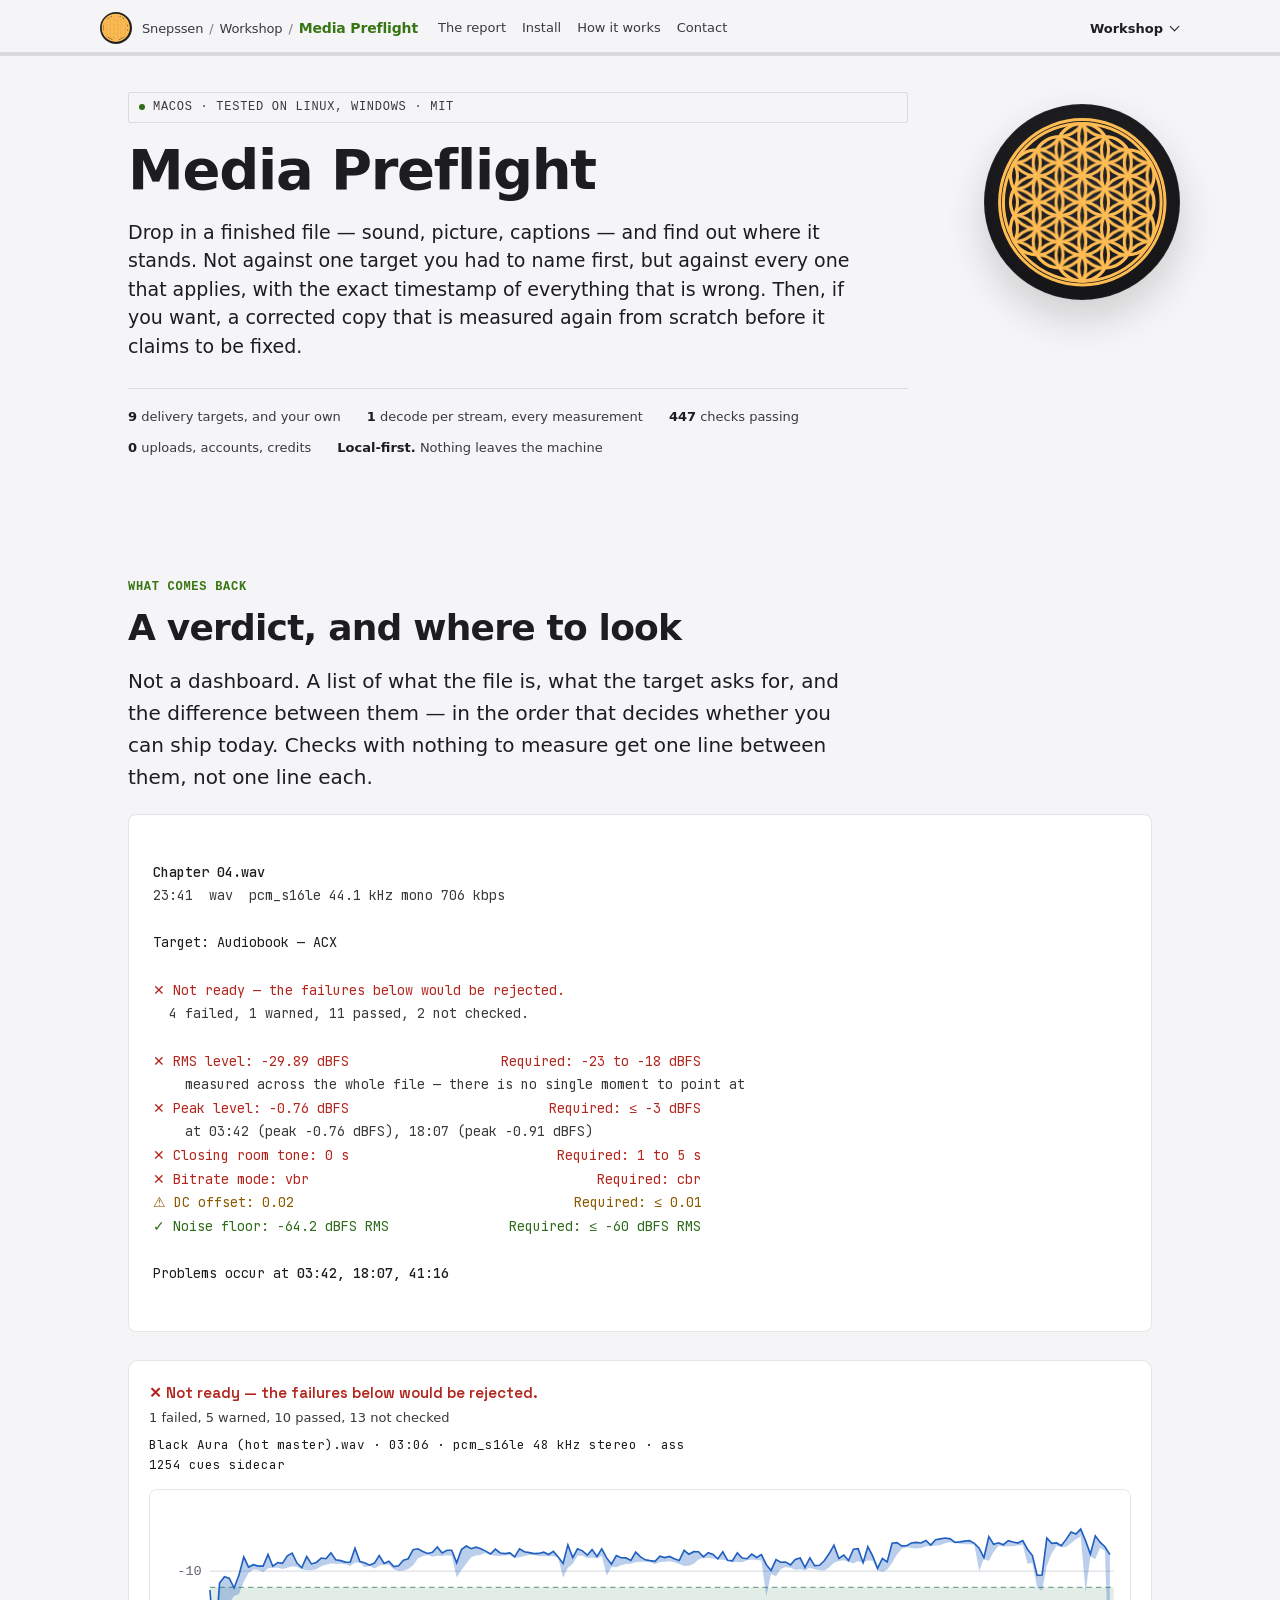
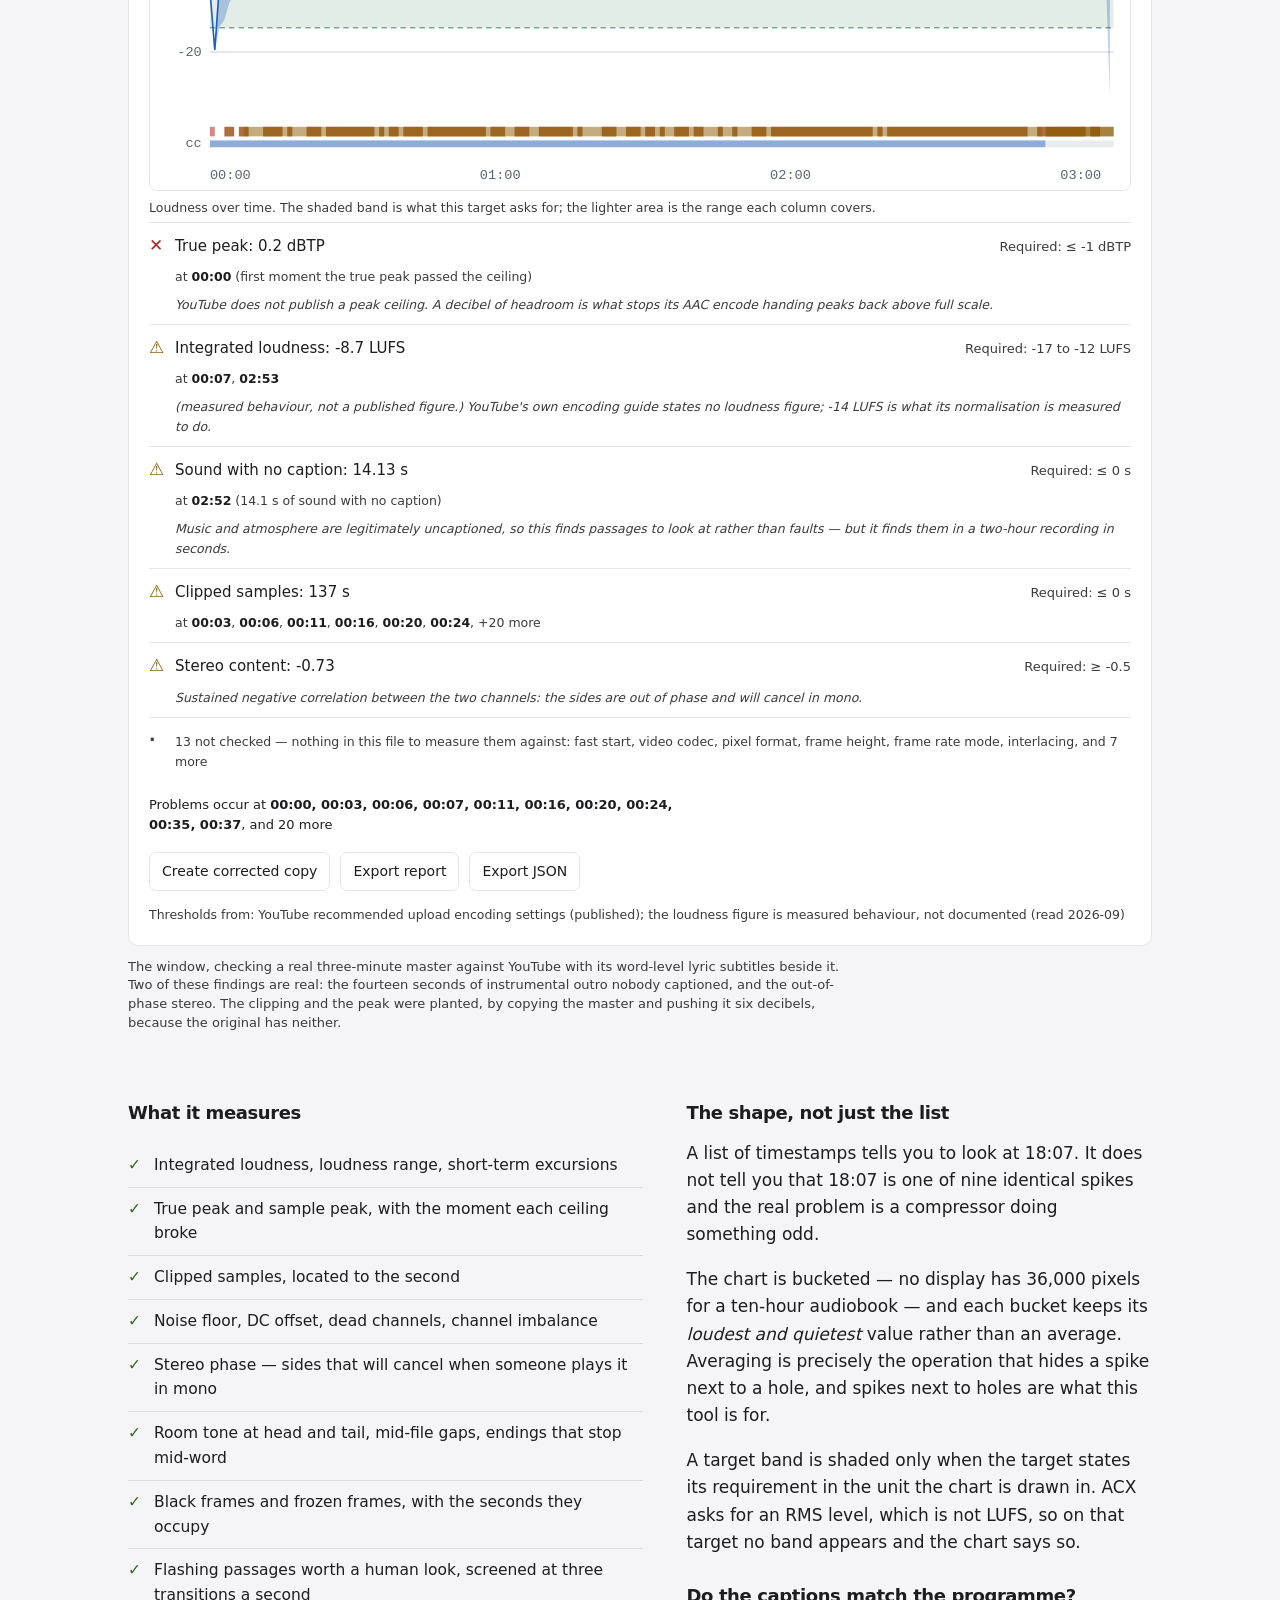
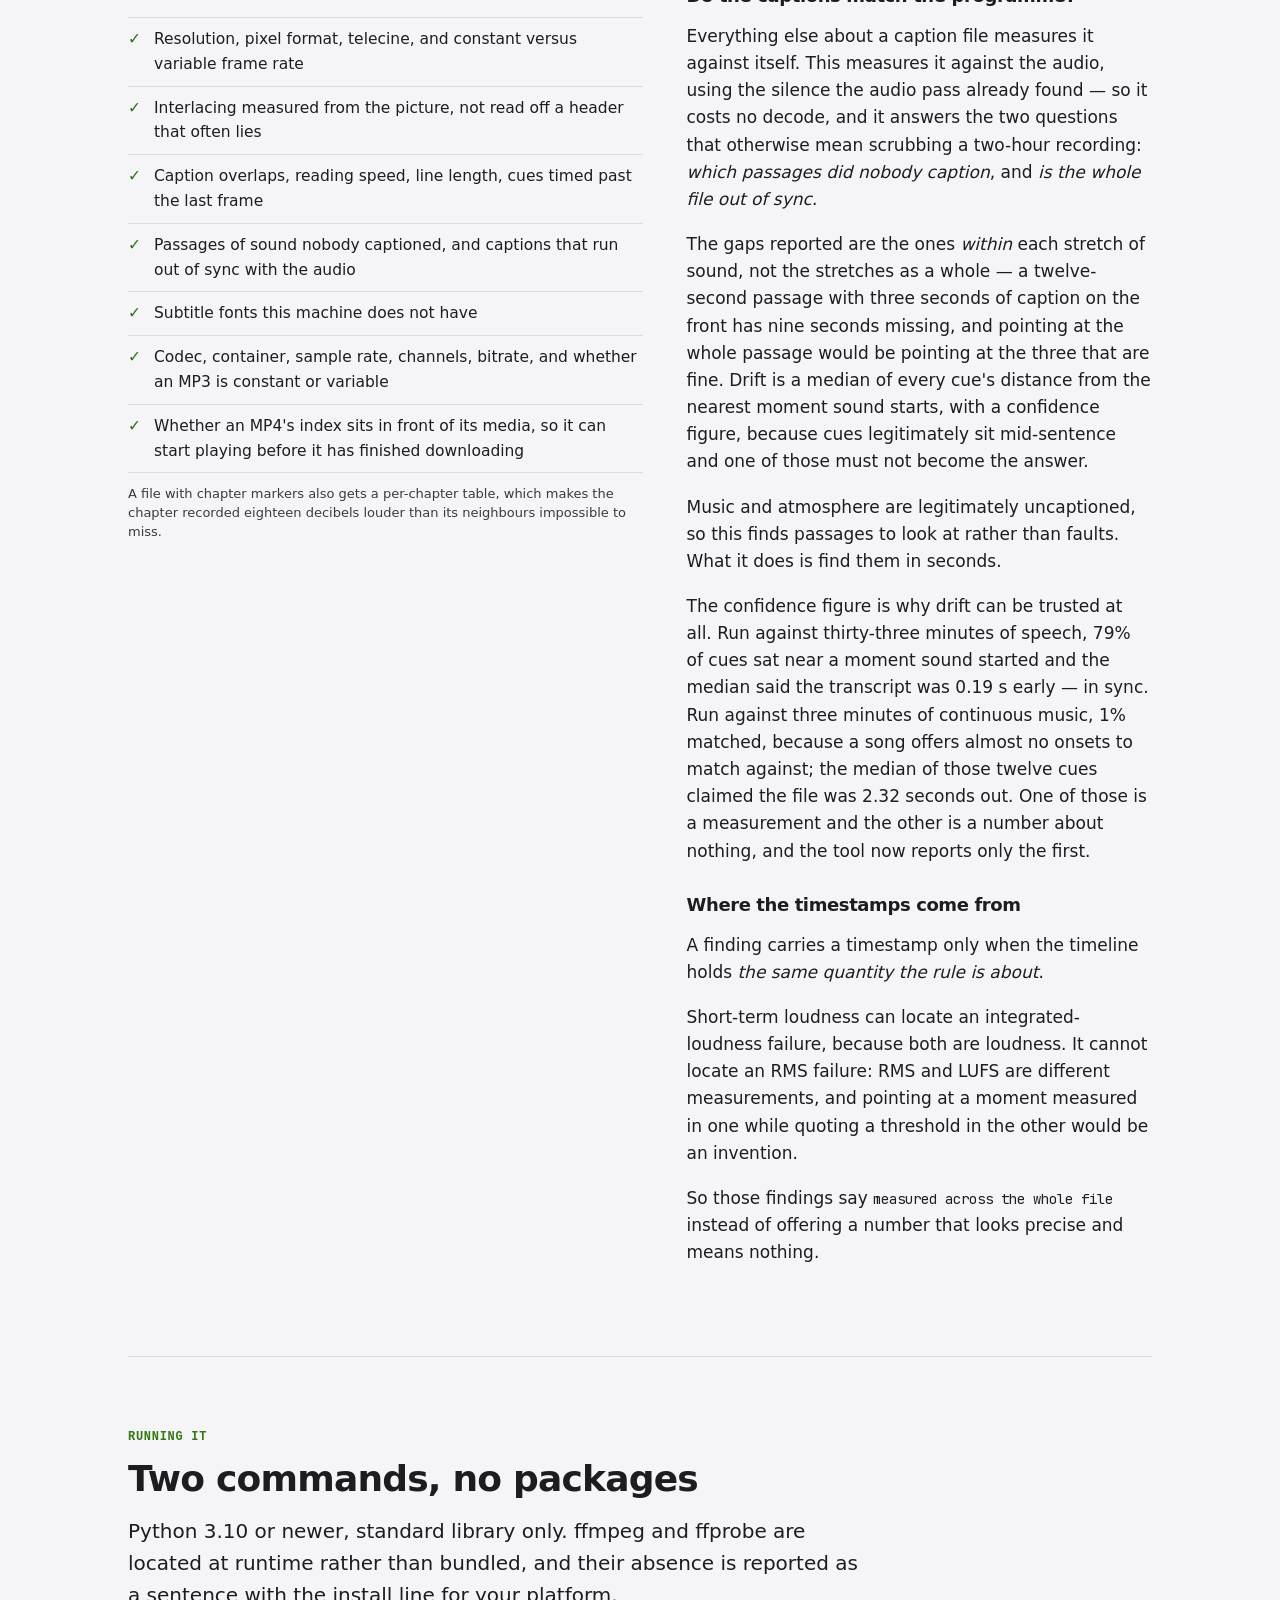
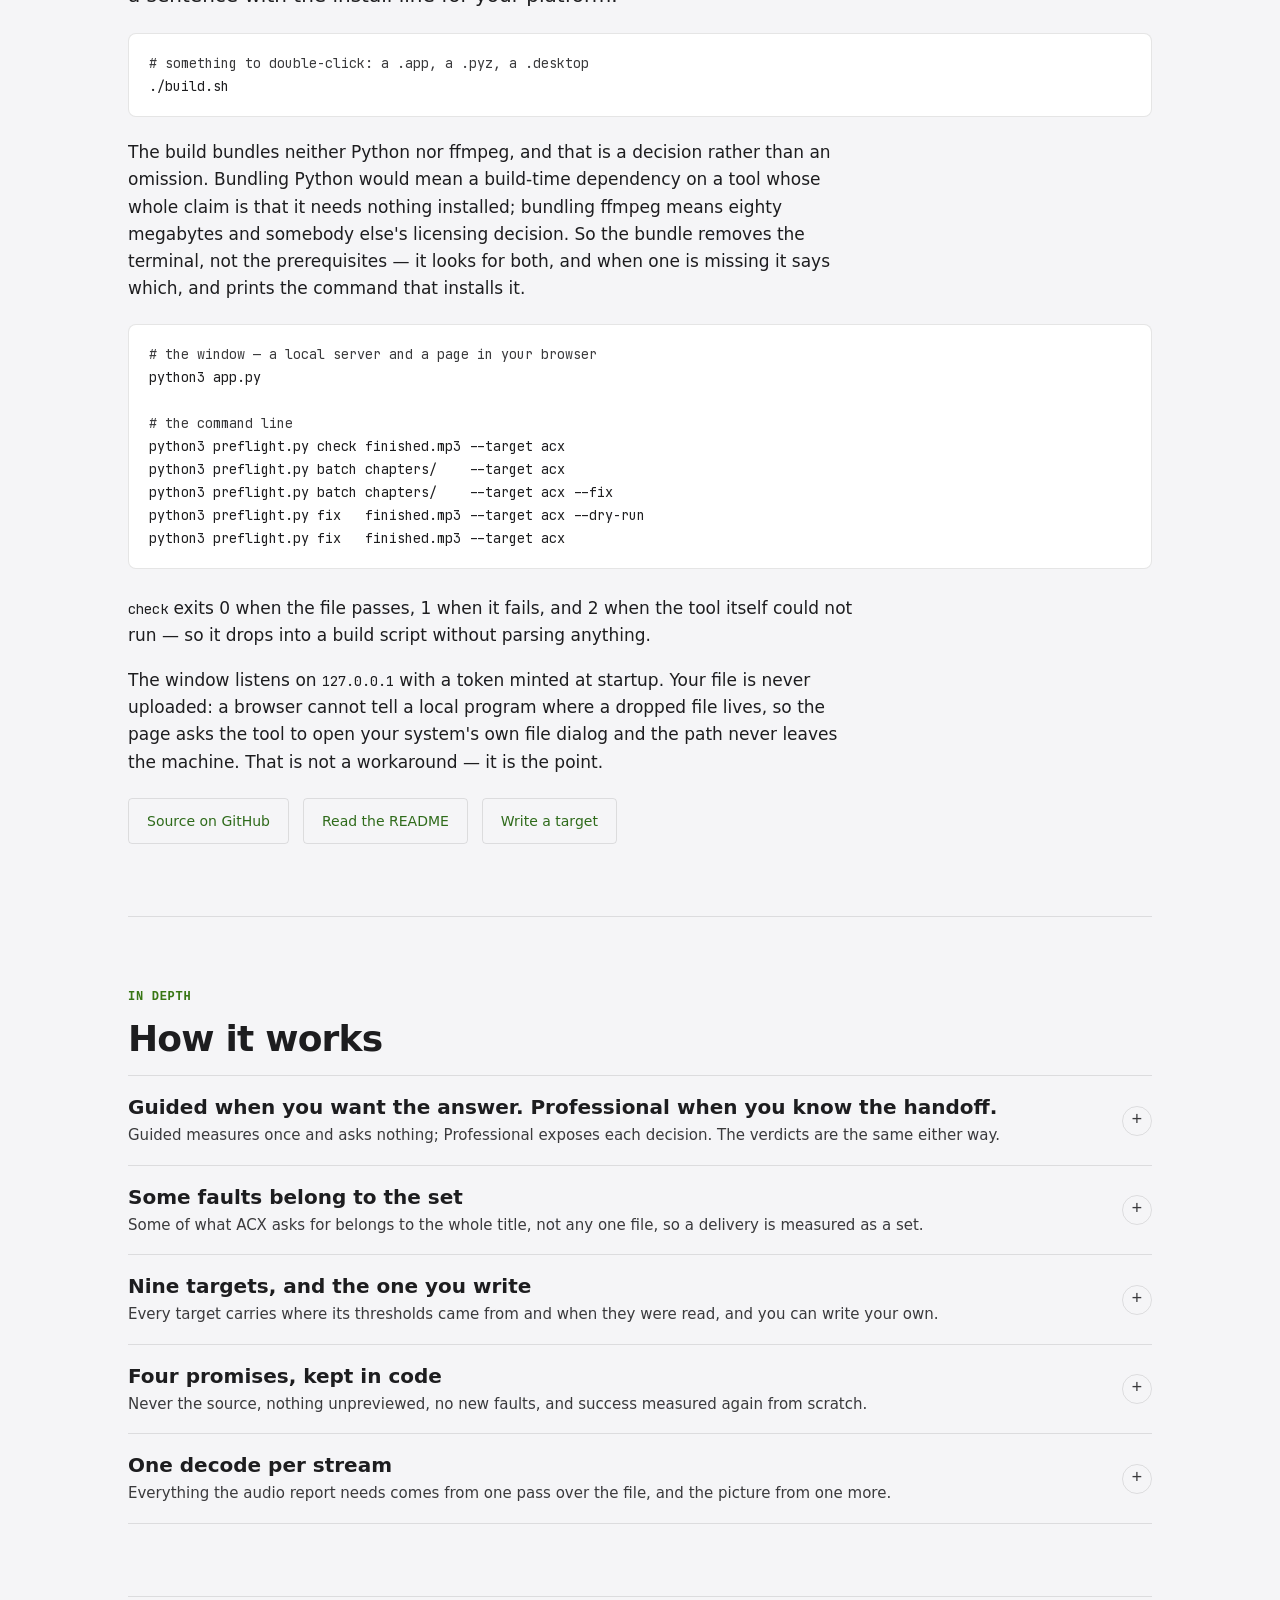
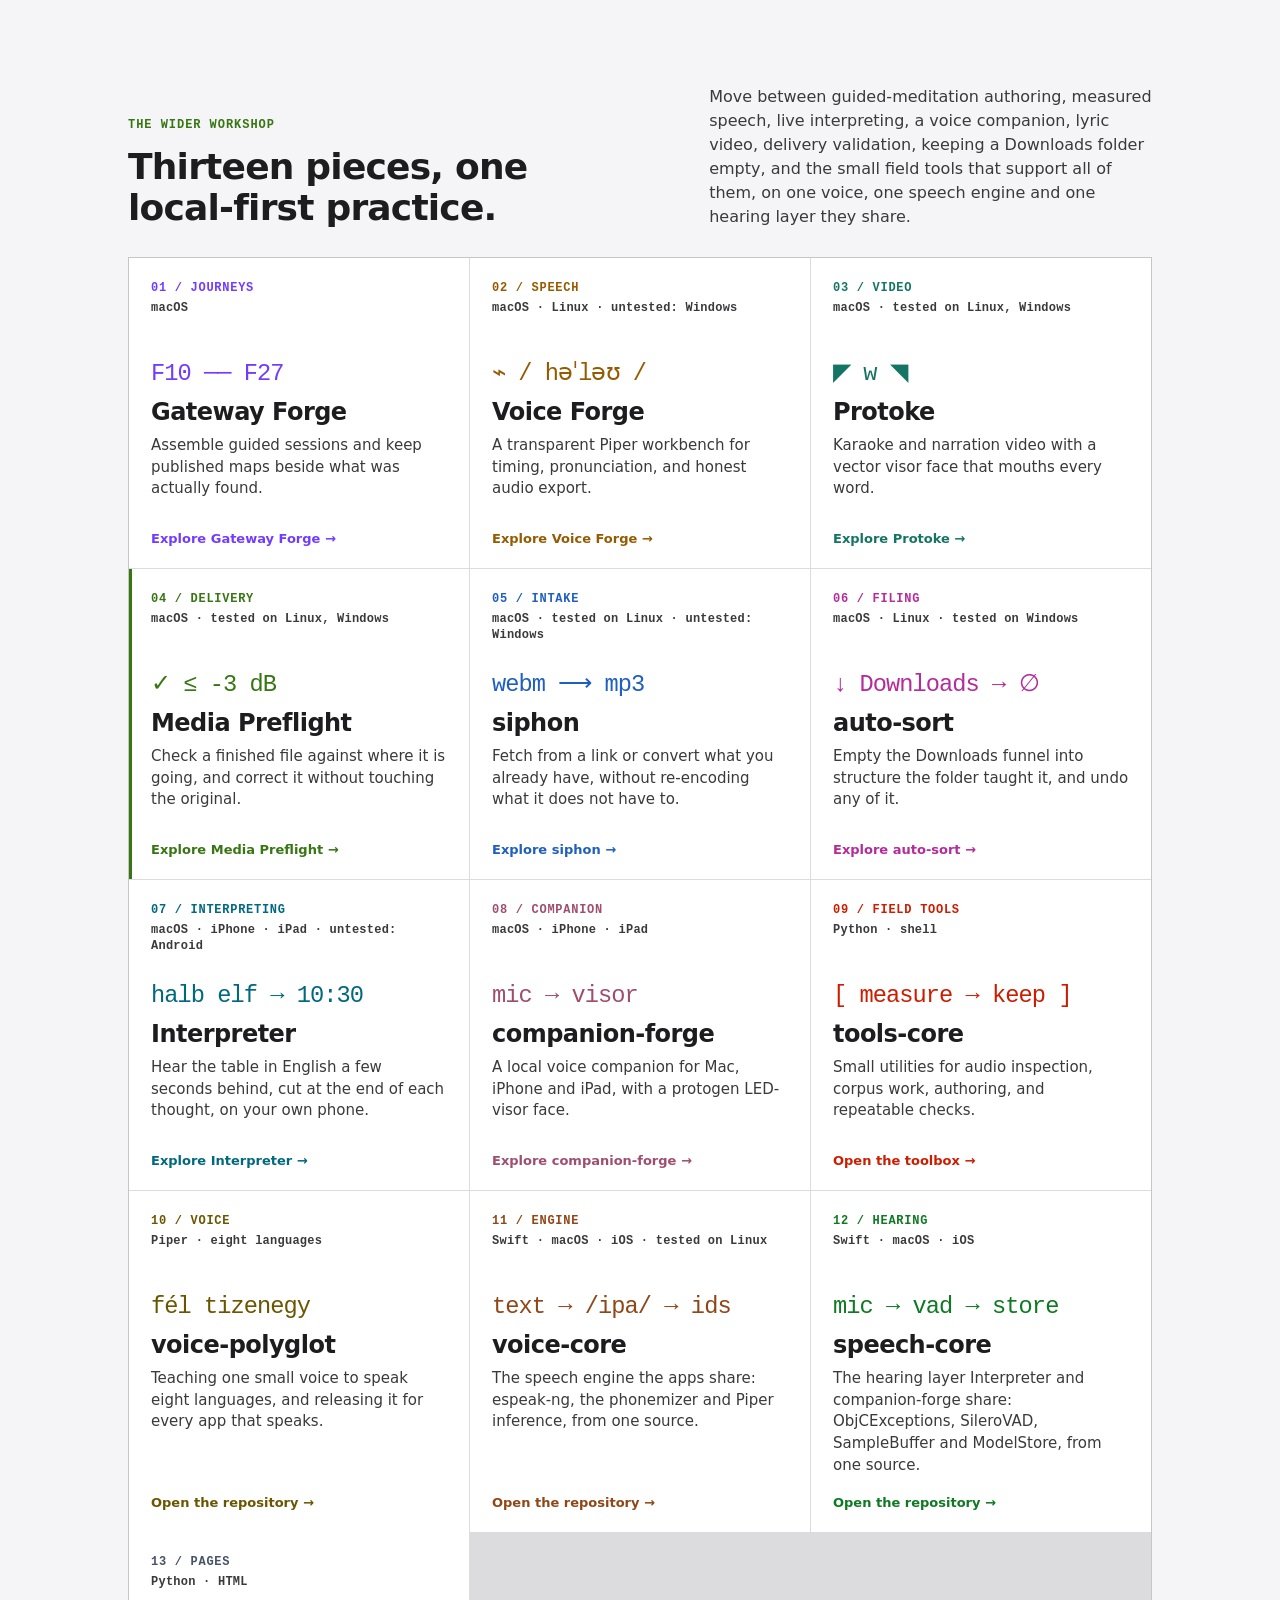
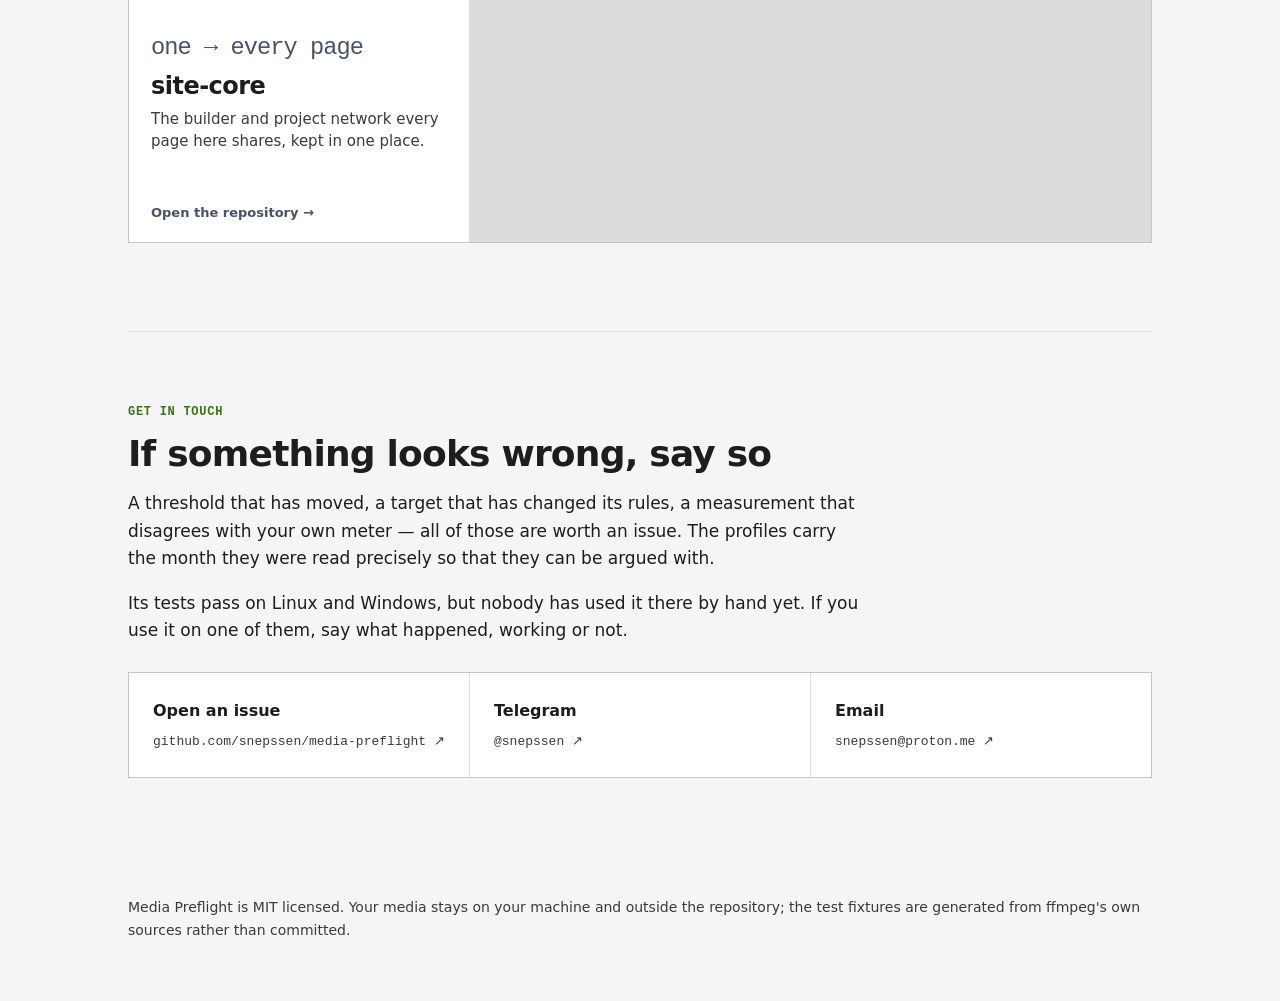
==== commit c4db4a63: "Page: lead with what it is and how to get it; fold the depth The long explanations are kept word for" ====
--- a/docs/index.html
+++ b/docs/index.html
@@ -168,12 +168,8 @@
     </a>
     <div class="ecosystem-rail__jumps" role="navigation" aria-label="On this page">
       <a href="#report">The report</a>
-      <a href="#workflow">Workflow</a>
-      <a href="#delivery">Deliveries</a>
-      <a href="#targets">Targets</a>
-      <a href="#fix">Corrections</a>
-      <a href="#how">How</a>
       <a href="#install">Install</a>
+      <a href="#in-depth">How it works</a>
       <a href="#contact">Contact</a>
     </div>
     <div class="ecosystem-rail__more" hidden>
@@ -207,7 +203,7 @@
 
 <div class="wrap">
 <header id="top" class="mast">
-  <span class="badge"><span class="dot"></span>macOS · Windows · Linux · MIT</span>
+  <span class="badge"><span class="dot"></span>macOS · tested on Linux, Windows · MIT</span>
   <h1>Media Preflight</h1>
   <p class="subhead">Drop in a finished file — sound, picture, captions — and find out where it stands. Not against one target you had to name first, but against every one that applies, with the exact timestamp of everything that is wrong. Then, if you want, a corrected copy that is measured again from scratch before it claims to be fixed.</p>
   <div class="headmeta">
@@ -361,9 +357,43 @@
   </div>
 </section>
 
-<section id="workflow">
-  <p class="eyebrow">One engine, two ways in</p>
-  <h2>Guided when you want the answer. Professional when you know the handoff.</h2>
+<section id="install">
+  <p class="eyebrow">Running it</p>
+  <h2>Two commands, no packages</h2>
+  <p class="lede">Python 3.10 or newer, standard library only. ffmpeg and ffprobe are located at runtime rather than bundled, and their absence is reported as a sentence with the install line for your platform.</p>
+
+<pre class="code"><span class="c"># something to double-click: a .app, a .pyz, a .desktop</span>
+./build.sh</pre>
+
+  <p style="margin-top:22px">The build bundles neither Python nor ffmpeg, and that is a decision rather than an omission. Bundling Python would mean a build-time dependency on a tool whose whole claim is that it needs nothing installed; bundling ffmpeg means eighty megabytes and somebody else's licensing decision. So the bundle removes the terminal, not the prerequisites — it looks for both, and when one is missing it says which, and prints the command that installs it.</p>
+
+<pre class="code"><span class="c"># the window — a local server and a page in your browser</span>
+python3 app.py
+
+<span class="c"># the command line</span>
+python3 preflight.py check finished.mp3 --target acx
+python3 preflight.py batch chapters/    --target acx
+python3 preflight.py batch chapters/    --target acx --fix
+python3 preflight.py fix   finished.mp3 --target acx --dry-run
+python3 preflight.py fix   finished.mp3 --target acx</pre>
+
+  <p style="margin-top:26px"><span class="mono" style="font-size:14px">check</span> exits 0 when the file passes, 1 when it fails, and 2 when the tool itself could not run — so it drops into a build script without parsing anything.</p>
+
+  <p>The window listens on <span class="mono" style="font-size:14px">127.0.0.1</span> with a token minted at startup. Your file is never uploaded: a browser cannot tell a local program where a dropped file lives, so the page asks the tool to open your system's own file dialog and the path never leaves the machine. That is not a workaround — it is the point.</p>
+
+  <div class="contact">
+    <a href="https://github.com/snepssen/media-preflight">Source on GitHub</a>
+    <a href="https://github.com/snepssen/media-preflight/blob/main/README.md">Read the README</a>
+    <a href="https://github.com/snepssen/media-preflight/blob/main/PROFILES.md">Write a target</a>
+  </div>
+</section>
+
+<section id="in-depth" class="folds">
+  <p class="eyebrow">In depth</p>
+  <h2>How it works</h2>
+  <details class="fold" id="workflow">
+    <summary><span class="fold__title">Guided when you want the answer. Professional when you know the handoff.</span><span class="fold__teaser">Guided measures once and asks nothing; Professional exposes each decision. The verdicts are the same either way.</span></summary>
+    <div class="fold__body">
   <p class="lede">Drop one file and Guided asks nothing at all: it measures once and reports where the file stands against every target that applies. Drop a folder and it sorts audio, video and subtitles, estimates the real work, and runs one visible queue. The verdicts do not change with the mode — only how many decisions are exposed.</p>
 
   <div class="cards">
@@ -390,11 +420,11 @@
   </div>
 
   <p class="caption">Switching modes does not re-probe or re-measure anything. The intake stays on this machine under a short-lived local token, and the preference itself stays in the browser.</p>
-</section>
-
-<section id="delivery">
-  <p class="eyebrow">A folder, not a file</p>
-  <h2>Some faults belong to the set</h2>
+    </div>
+  </details>
+  <details class="fold" id="delivery">
+    <summary><span class="fold__title">Some faults belong to the set</span><span class="fold__teaser">Some of what ACX asks for belongs to the whole title, not any one file, so a delivery is measured as a set.</span></summary>
+    <div class="fold__body">
   <p class="lede">An audiobook is thirty chapters and ACX accepts or rejects the title. Some of what it asks for is a property of the delivery and of no file in it.</p>
 
   <div class="report" role="img" aria-label="A delivery report for five audiobook chapters: every file passes, the title does not.">
@@ -437,11 +467,11 @@
       <p>A stereo chapter downmixed to mono then comes back at a level nothing could have predicted, because how much a downmix costs depends on how alike the two channels were. So the delivery is measured and the files that landed off target are built again <em>from their sources</em> — however many rounds it takes, the number of lossy encodes stays at one.</p>
     </div>
   </div>
-</section>
-
-<section id="targets">
-  <p class="eyebrow">Where it is going</p>
-  <h2>Nine targets, and the one you write</h2>
+    </div>
+  </details>
+  <details class="fold" id="targets">
+    <summary><span class="fold__title">Nine targets, and the one you write</span><span class="fold__teaser">Every target carries where its thresholds came from and when they were read, and you can write your own.</span></summary>
+    <div class="fold__body">
   <p class="lede">Each carries the source its thresholds came from and the month they were read. The report prints both, every time.</p>
 
   <table>
@@ -504,11 +534,11 @@
 
   <p style="margin-top:28px">Your own target is a JSON file, not a patch to the tool — a list of rules naming a metric, a band, and what to say when a file falls outside it. Point <span class="mono" style="font-size:14px">--target</span> at the path, or drop it in <span class="mono" style="font-size:14px">profiles/</span> and it joins the list in the window.</p>
   <p><a href="https://github.com/snepssen/media-preflight/blob/main/PROFILES.md">Writing a target →</a></p>
-</section>
-
-<section id="fix">
-  <p class="eyebrow">The corrected copy</p>
-  <h2>Four promises, kept in code</h2>
+    </div>
+  </details>
+  <details class="fold" id="fix">
+    <summary><span class="fold__title">Four promises, kept in code</span><span class="fold__teaser">Never the source, nothing unpreviewed, no new faults, and success measured again from scratch.</span></summary>
+    <div class="fold__body">
   <p class="lede">Corrections are arithmetic on a signal — a gain change, a limiter, a trim, a re-encode. Nothing here invents audio that was never recorded.</p>
 
   <div class="cards">
@@ -604,11 +634,11 @@
   </ul>
   <p class="caption">The flashing check counts large frame-to-frame changes in average luminance and flags any second holding three or more, which is where WCAG draws its general flash threshold. It does no spatial analysis, does not measure how much of the screen changed, and knows nothing about the separate red-flash rule. It finds the passages worth looking at with human eyes. Silence from it is not a pass, and every report it appears in says so.</p>
   <p class="caption">Noise reduction is deliberately absent. A noise floor above the target is reported and left alone, because the answer is to treat the room or re-record — and a tool that quietly ran a denoiser over somebody's audiobook would be doing something its owner did not ask for.</p>
-</section>
-
-<section id="how">
-  <p class="eyebrow">Under it</p>
-  <h2>One decode per stream</h2>
+    </div>
+  </details>
+  <details class="fold" id="how">
+    <summary><span class="fold__title">One decode per stream</span><span class="fold__teaser">Everything the audio report needs comes from one pass over the file, and the picture from one more.</span></summary>
+    <div class="fold__body">
   <p class="lede">A second read of a two-hour audiobook costs a minute of somebody's afternoon, and measurements taken in separate passes can disagree about where a moment is.</p>
 
   <div class="diagram">
@@ -710,37 +740,8 @@
       <p><strong>The field checks are the exception, and it is refused rather than degraded.</strong> On a near-static picture with one small moving element, full width reports <em>progressive</em> and half width reports that it cannot tell. An inconclusive answer is not a cheaper answer, so asking for both together is an error with a sentence attached, not a quiet loss of confidence.</p>
     </div>
   </div>
-</section>
-
-<section id="install">
-  <p class="eyebrow">Running it</p>
-  <h2>Two commands, no packages</h2>
-  <p class="lede">Python 3.10 or newer, standard library only. ffmpeg and ffprobe are located at runtime rather than bundled, and their absence is reported as a sentence with the install line for your platform.</p>
-
-<pre class="code"><span class="c"># something to double-click: a .app, a .pyz, a .desktop</span>
-./build.sh</pre>
-
-  <p style="margin-top:22px">The build bundles neither Python nor ffmpeg, and that is a decision rather than an omission. Bundling Python would mean a build-time dependency on a tool whose whole claim is that it needs nothing installed; bundling ffmpeg means eighty megabytes and somebody else's licensing decision. So the bundle removes the terminal, not the prerequisites — it looks for both, and when one is missing it says which, and prints the command that installs it.</p>
-
-<pre class="code"><span class="c"># the window — a local server and a page in your browser</span>
-python3 app.py
-
-<span class="c"># the command line</span>
-python3 preflight.py check finished.mp3 --target acx
-python3 preflight.py batch chapters/    --target acx
-python3 preflight.py batch chapters/    --target acx --fix
-python3 preflight.py fix   finished.mp3 --target acx --dry-run
-python3 preflight.py fix   finished.mp3 --target acx</pre>
-
-  <p style="margin-top:26px"><span class="mono" style="font-size:14px">check</span> exits 0 when the file passes, 1 when it fails, and 2 when the tool itself could not run — so it drops into a build script without parsing anything.</p>
-
-  <p>The window listens on <span class="mono" style="font-size:14px">127.0.0.1</span> with a token minted at startup. Your file is never uploaded: a browser cannot tell a local program where a dropped file lives, so the page asks the tool to open your system's own file dialog and the path never leaves the machine. That is not a workaround — it is the point.</p>
-
-  <div class="contact">
-    <a href="https://github.com/snepssen/media-preflight">Source on GitHub</a>
-    <a href="https://github.com/snepssen/media-preflight/blob/main/README.md">Read the README</a>
-    <a href="https://github.com/snepssen/media-preflight/blob/main/PROFILES.md">Write a target</a>
-  </div>
+    </div>
+  </details>
 </section>
 
 <section class="ecosystem-more" aria-labelledby="ecosystem-heading">
@@ -753,56 +754,56 @@
   </div>
   <div class="ecosystem-grid">
     <a class="ecosystem-card" data-project="gateway-forge" style="--card-accent: var(--eco-gateway)" href="https://snepssen.github.io/gateway-forge/">
-      <div class="ecosystem-card__index"><span>01 / JOURNEYS</span><span>macOS · Windows · Linux</span></div>
+      <div class="ecosystem-card__index"><span>01 / JOURNEYS</span><span>macOS</span></div>
       <div class="ecosystem-card__glyph" aria-hidden="true">F10 ── F27</div>
       <h3>Gateway Forge</h3>
       <p>Assemble guided sessions and keep published maps beside what was actually found.</p>
       <span class="ecosystem-card__go">Explore Gateway Forge →</span>
     </a>
     <a class="ecosystem-card" data-project="voice-forge" style="--card-accent: var(--eco-voice)" href="https://snepssen.github.io/voice-forge/">
-      <div class="ecosystem-card__index"><span>02 / SPEECH</span><span>macOS · Windows · Linux</span></div>
+      <div class="ecosystem-card__index"><span>02 / SPEECH</span><span>macOS · Linux · untested: Windows</span></div>
       <div class="ecosystem-card__glyph" aria-hidden="true">⌁ / həˈləʊ /</div>
       <h3>Voice Forge</h3>
       <p>A transparent Piper workbench for timing, pronunciation, and honest audio export.</p>
       <span class="ecosystem-card__go">Explore Voice Forge →</span>
     </a>
     <a class="ecosystem-card" data-project="protoke" style="--card-accent: var(--eco-protoke)" href="https://snepssen.github.io/protoke/">
-      <div class="ecosystem-card__index"><span>03 / VIDEO</span><span>macOS · Windows · Linux</span></div>
+      <div class="ecosystem-card__index"><span>03 / VIDEO</span><span>macOS · tested on Linux, Windows</span></div>
       <div class="ecosystem-card__glyph" aria-hidden="true">◤ w ◥</div>
       <h3>Protoke</h3>
       <p>Karaoke and narration video with a vector visor face that mouths every word.</p>
       <span class="ecosystem-card__go">Explore Protoke →</span>
     </a>
     <a class="ecosystem-card" data-project="media-preflight" style="--card-accent: var(--eco-preflight)" href="https://snepssen.github.io/media-preflight/" aria-current="page">
-      <div class="ecosystem-card__index"><span>04 / DELIVERY</span><span>macOS · Windows · Linux</span></div>
+      <div class="ecosystem-card__index"><span>04 / DELIVERY</span><span>macOS · tested on Linux, Windows</span></div>
       <div class="ecosystem-card__glyph" aria-hidden="true">✓ ≤ -3 dB</div>
       <h3>Media Preflight</h3>
       <p>Check a finished file against where it is going, and correct it without touching the original.</p>
       <span class="ecosystem-card__go">Explore Media Preflight →</span>
     </a>
     <a class="ecosystem-card" data-project="siphon" style="--card-accent: var(--eco-siphon)" href="https://snepssen.github.io/siphon/">
-      <div class="ecosystem-card__index"><span>05 / INTAKE</span><span>macOS · Windows · Linux</span></div>
+      <div class="ecosystem-card__index"><span>05 / INTAKE</span><span>macOS · tested on Linux · untested: Windows</span></div>
       <div class="ecosystem-card__glyph" aria-hidden="true">webm ⟶ mp3</div>
       <h3>siphon</h3>
       <p>Fetch from a link or convert what you already have, without re-encoding what it does not have to.</p>
       <span class="ecosystem-card__go">Explore siphon →</span>
     </a>
     <a class="ecosystem-card" data-project="auto-sort" style="--card-accent: var(--eco-autosort)" href="https://snepssen.github.io/auto-sort/">
-      <div class="ecosystem-card__index"><span>06 / FILING</span><span>macOS · Windows · Linux</span></div>
+      <div class="ecosystem-card__index"><span>06 / FILING</span><span>macOS · Linux · tested on Windows</span></div>
       <div class="ecosystem-card__glyph" aria-hidden="true">↓ Downloads → ∅</div>
       <h3>auto-sort</h3>
       <p>Empty the Downloads funnel into structure the folder taught it, and undo any of it.</p>
       <span class="ecosystem-card__go">Explore auto-sort →</span>
     </a>
     <a class="ecosystem-card" data-project="interpreter-forge" style="--card-accent: var(--eco-interpreter)" href="https://snepssen.github.io/interpreter-forge/">
-      <div class="ecosystem-card__index"><span>07 / INTERPRETING</span><span>macOS · iPhone</span></div>
+      <div class="ecosystem-card__index"><span>07 / INTERPRETING</span><span>macOS · iPhone · iPad · untested: Android</span></div>
       <div class="ecosystem-card__glyph" aria-hidden="true">halb elf → 10:30</div>
       <h3>Interpreter</h3>
       <p>Hear the table in English a few seconds behind, cut at the end of each thought, on your own phone.</p>
       <span class="ecosystem-card__go">Explore Interpreter →</span>
     </a>
     <a class="ecosystem-card" data-project="companion-forge" style="--card-accent: var(--eco-companion)" href="https://snepssen.github.io/companion-forge/">
-      <div class="ecosystem-card__index"><span>08 / COMPANION</span><span>Mac · iPhone · iPad</span></div>
+      <div class="ecosystem-card__index"><span>08 / COMPANION</span><span>macOS · iPhone · iPad</span></div>
       <div class="ecosystem-card__glyph" aria-hidden="true">mic → visor</div>
       <h3>companion-forge</h3>
       <p>A local voice companion for Mac, iPhone and iPad, with a protogen LED-visor face.</p>
@@ -823,7 +824,7 @@
       <span class="ecosystem-card__go">Open the repository →</span>
     </a>
     <a class="ecosystem-card" data-project="voice-core" style="--card-accent: var(--eco-voicecore)" href="https://github.com/snepssen/voice-core">
-      <div class="ecosystem-card__index"><span>11 / ENGINE</span><span>Swift · macOS · iOS</span></div>
+      <div class="ecosystem-card__index"><span>11 / ENGINE</span><span>Swift · macOS · iOS · tested on Linux</span></div>
       <div class="ecosystem-card__glyph" aria-hidden="true">text → /ipa/ → ids</div>
       <h3>voice-core</h3>
       <p>The speech engine the apps share: espeak-ng, the phonemizer and Piper inference, from one source.</p>
@@ -850,6 +851,7 @@
   <p class="eyebrow">Get in touch</p>
   <h2>If something looks wrong, say so</h2>
   <p>A threshold that has moved, a target that has changed its rules, a measurement that disagrees with your own meter — all of those are worth an issue. The profiles carry the month they were read precisely so that they can be argued with.</p>
+  <p>Its tests pass on Linux and Windows, but nobody has used it there by hand yet. If you use it on one of them, say what happened, working or not.</p>
   <div class="contact-card">
     <a href="https://github.com/snepssen/media-preflight/issues">Open an issue<span>github.com/snepssen/media-preflight ↗</span></a>
     <a href="https://t.me/snepssen">Telegram<span>@snepssen ↗</span></a>
--- a/docs/ecosystem.css
+++ b/docs/ecosystem.css
@@ -194,7 +194,7 @@
 section { padding: 72px 0; }
 /* A wide table scrolls inside the section. It must not push the page sideways. */
 .wrap > section { overflow-x: auto; }
-section[id], header[id], h2[id], .ecosystem-more {
+section[id], header[id], h2[id], .fold[id], .ecosystem-more {
   scroll-margin-top: calc(var(--eco-bar) + 18px);
 }
 
@@ -503,8 +503,8 @@
   z-index: -1;
   top: calc(var(--eco-bar) + 48px);
   right: max(28px, calc((100% - var(--eco-frame)) / 2));
-  width: 248px;
-  height: 248px;
+  width: 196px;
+  height: 196px;
   pointer-events: none;
   background: radial-gradient(circle at 50% 42%, #2a2a2e 0%, #161618 72%);
   box-shadow: inset 0 0 0 1px rgba(255, 255, 255, 0.06), 0 18px 40px rgba(0, 0, 0, 0.16);
@@ -517,14 +517,54 @@
   padding: 36px 0 8px;
 }
 @media (min-width: 900px) {
-  body:not([data-project="tools-core"]) header.mast {
-    min-height: 300px;
-    padding-right: 280px;
+  /* header#top, with the id: the rule above names the id, and an id beats
+     any number of classes, so the room for the mark never applied before. */
+  body:not([data-project="tools-core"]) header#top.mast {
+    min-height: 260px;
+    padding-right: 244px;
     display: flex;
     flex-direction: column;
     justify-content: center;
   }
 }
+
+/* ------------------------------------------------------------- the folds */
+.folds > h2 { margin-bottom: 8px; }
+.fold { border-top: 1px solid var(--line); }
+.fold:last-of-type { border-bottom: 1px solid var(--line); }
+.fold > summary {
+  display: grid;
+  grid-template-columns: minmax(0, 1fr) auto;
+  grid-template-areas: "title mark" "teaser mark";
+  column-gap: 16px;
+  row-gap: 4px;
+  padding: 18px 0;
+  cursor: pointer;
+  list-style: none;
+}
+.fold > summary::-webkit-details-marker { display: none; }
+.fold > summary::after {
+  content: "+";
+  grid-area: mark;
+  align-self: center;
+  width: 28px;
+  height: 28px;
+  border: 1px solid var(--line);
+  border-radius: 50%;
+  color: var(--muted);
+  font: 400 18px/26px var(--eco-mono);
+  text-align: center;
+  transition: transform 160ms ease;
+}
+.fold[open] > summary::after { content: "−"; }
+.fold > summary:hover::after,
+.fold > summary:focus-visible::after { color: var(--eco-current); border-color: currentColor; }
+.fold > summary:focus-visible { outline: 2px solid var(--eco-current); outline-offset: 4px; }
+.fold__title { grid-area: title; font-size: 20px; font-weight: 600; line-height: 1.3; }
+.fold__teaser { grid-area: teaser; color: var(--muted); font-size: 15px; line-height: 1.5; }
+.fold__body { padding: 0 0 28px; }
+.fold__body > :first-child { margin-top: 0; }
+@media (prefers-reduced-motion: reduce) { .fold > summary::after { transition: none; } }
 
 /* -------------------------------------------------------------- the cards */
 .ecosystem-more {
@@ -675,31 +715,6 @@
 
 /* ------------------------------------------------- tools-core, same system */
 body[data-project="tools-core"]::before { content: none; display: none; }
-body[data-project="tools-core"] .site-nav {
-  position: fixed;
-  z-index: 1001;
-  top: 0;
-  right: max(24px, calc((100% - var(--eco-frame)) / 2));
-  left: auto;
-  width: auto;
-  height: var(--eco-bar);
-  display: flex;
-  align-items: center;
-  border: 0;
-  background: transparent;
-  backdrop-filter: none;
-  -webkit-backdrop-filter: none;
-}
-body[data-project="tools-core"] .site-nav .wordmark { display: none; }
-body[data-project="tools-core"] .nav-inner { min-height: 0; gap: 0; width: auto; }
-body[data-project="tools-core"] .nav-links { gap: 16px; }
-body[data-project="tools-core"] .nav-links a {
-  color: var(--muted);
-  font: 500 13px/1 var(--eco-sans);
-  letter-spacing: 0;
-}
-body[data-project="tools-core"] .nav-links a:hover { color: var(--ink); }
-body[data-project="tools-core"] .ecosystem-rail__inner { padding-right: 248px; }
 body[data-project="tools-core"] .ecosystem-mark--piece {
   top: calc(var(--eco-bar) + 28px);
   right: 50%;
@@ -832,14 +847,6 @@
   body[data-project="tools-core"] .section-head,
   body[data-project="tools-core"] .project { grid-template-columns: 1fr; }
   .ecosystem-rail__identity-path { display: none; }
-  body[data-project="tools-core"] .ecosystem-rail__inner { padding-right: 0; }
-  body[data-project="tools-core"] .site-nav {
-    position: static;
-    height: auto;
-    padding: 8px 0 0;
-    right: auto;
-  }
-  body[data-project="tools-core"] .site-nav .wrap { width: min(var(--eco-frame), calc(100% - 48px)); }
   .wrap, .ecosystem-rail__inner { width: min(var(--eco-frame), calc(100% - 32px)); }
 }
 @media (max-width: 640px) {
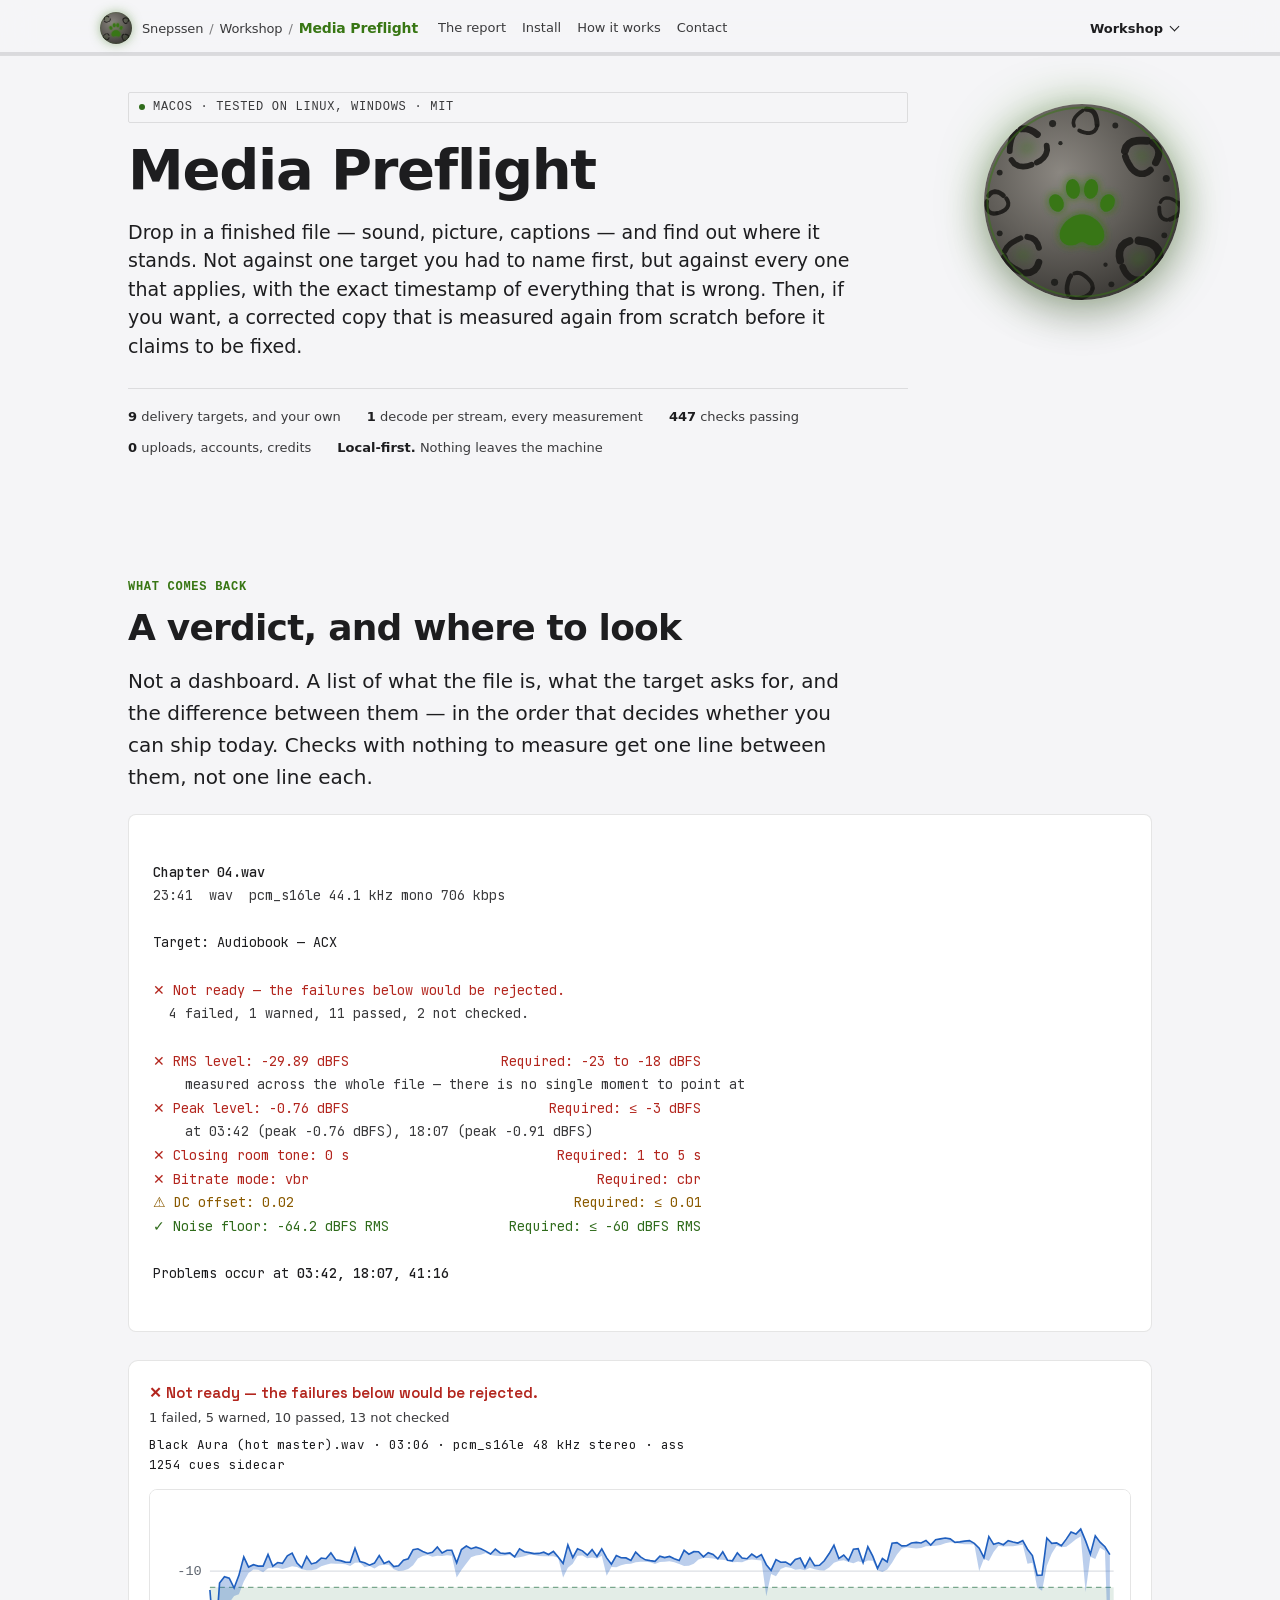
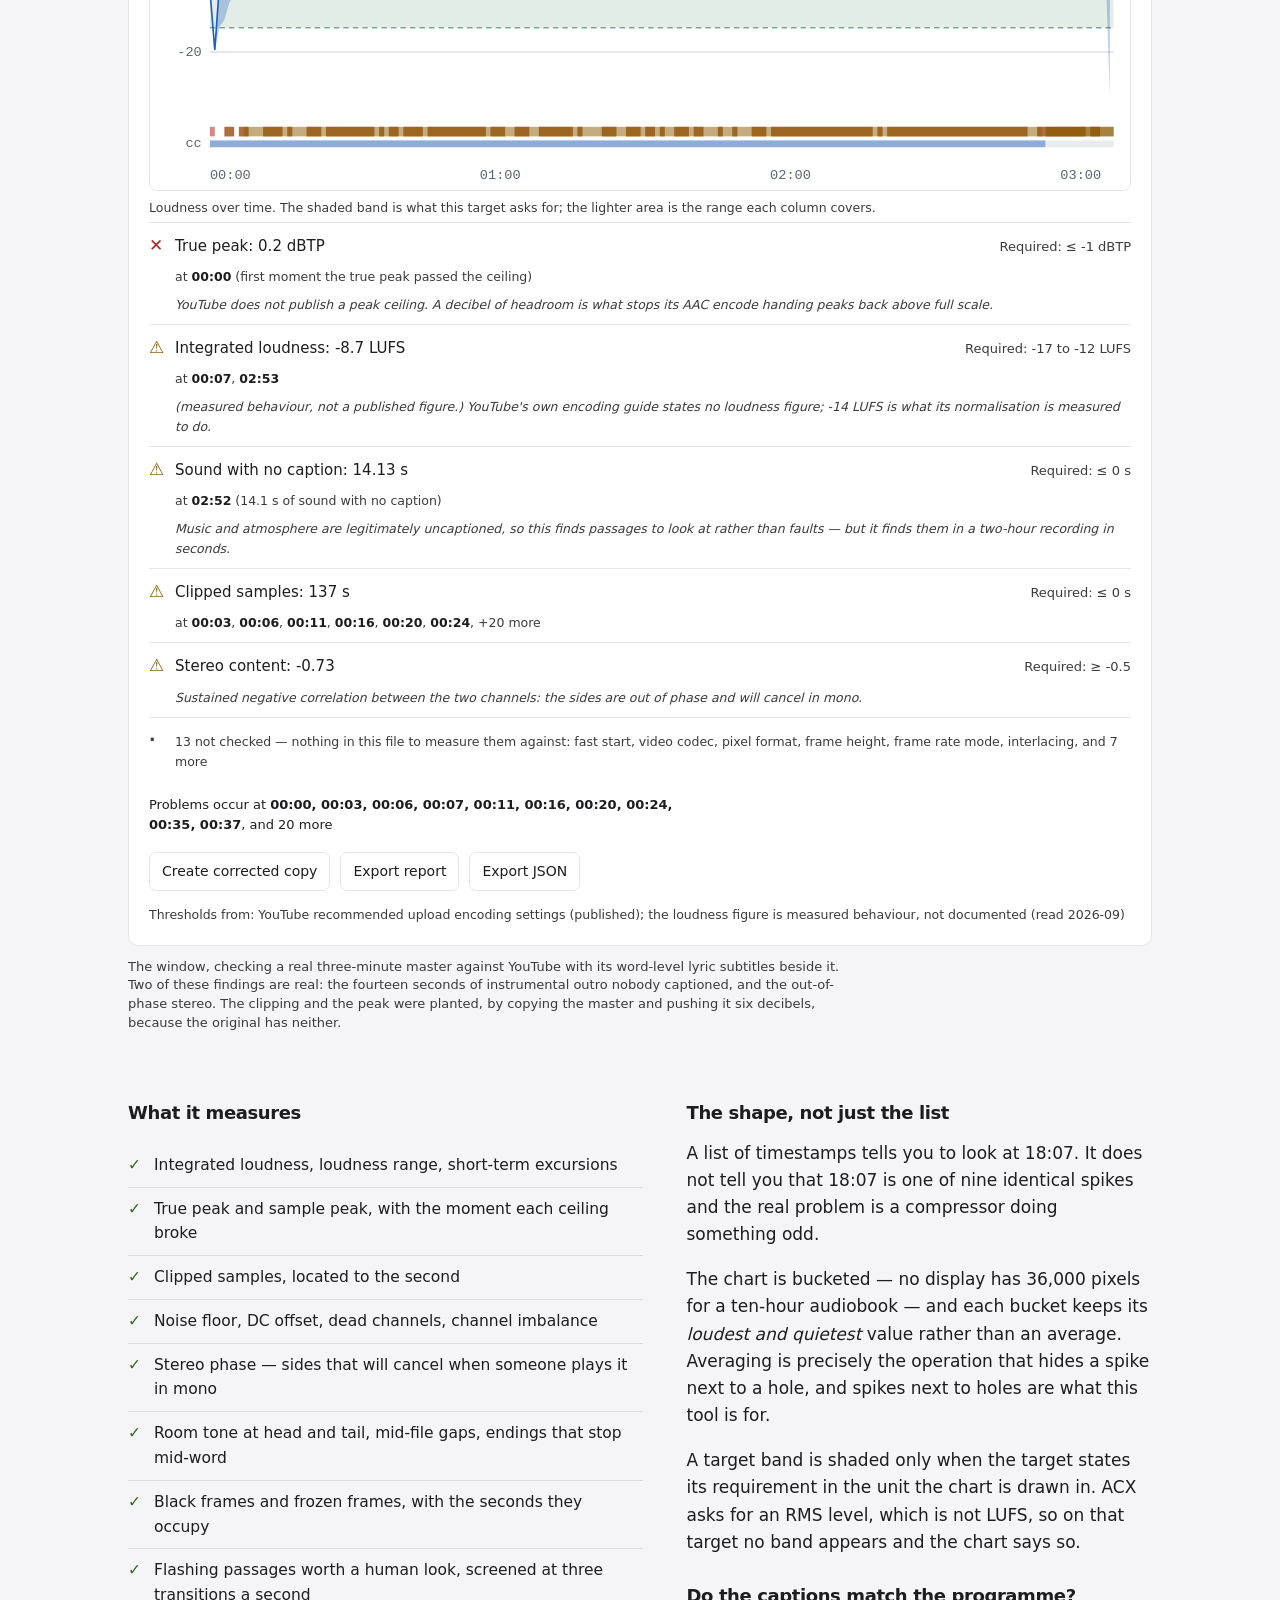
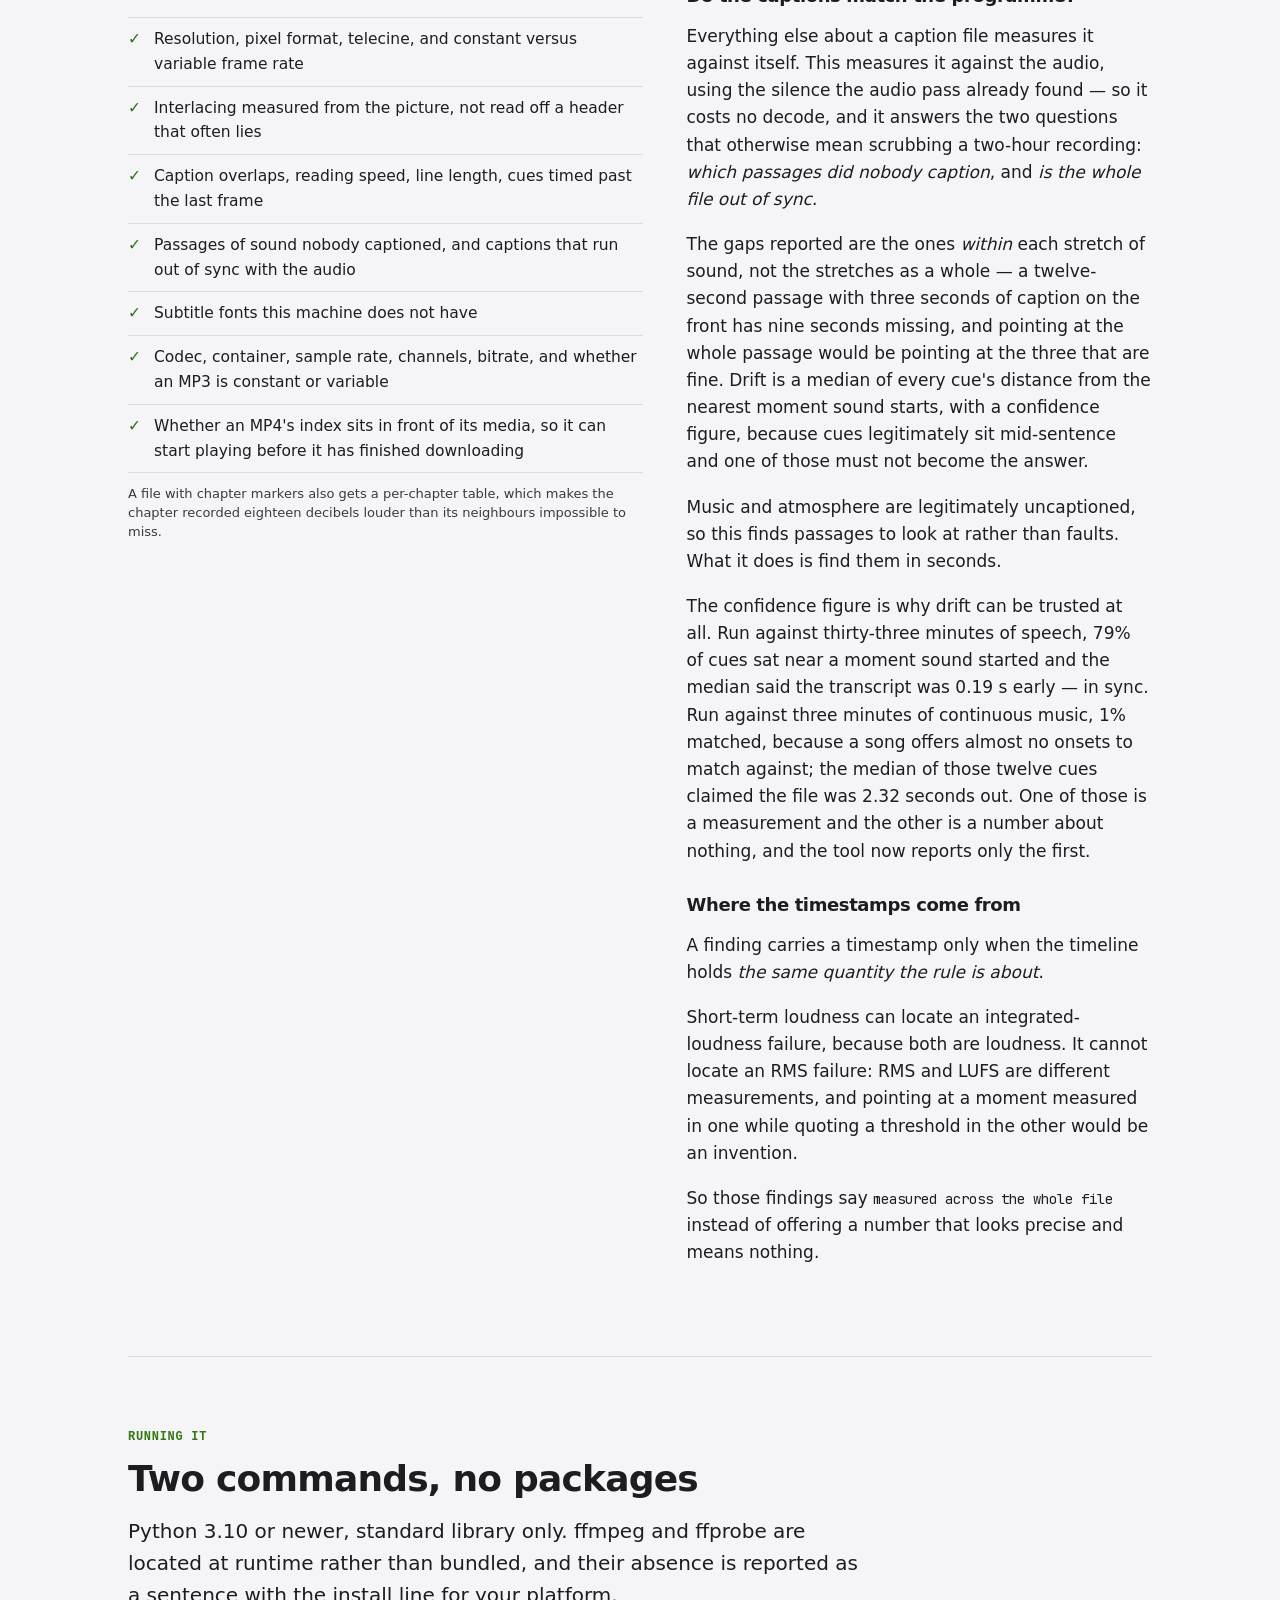
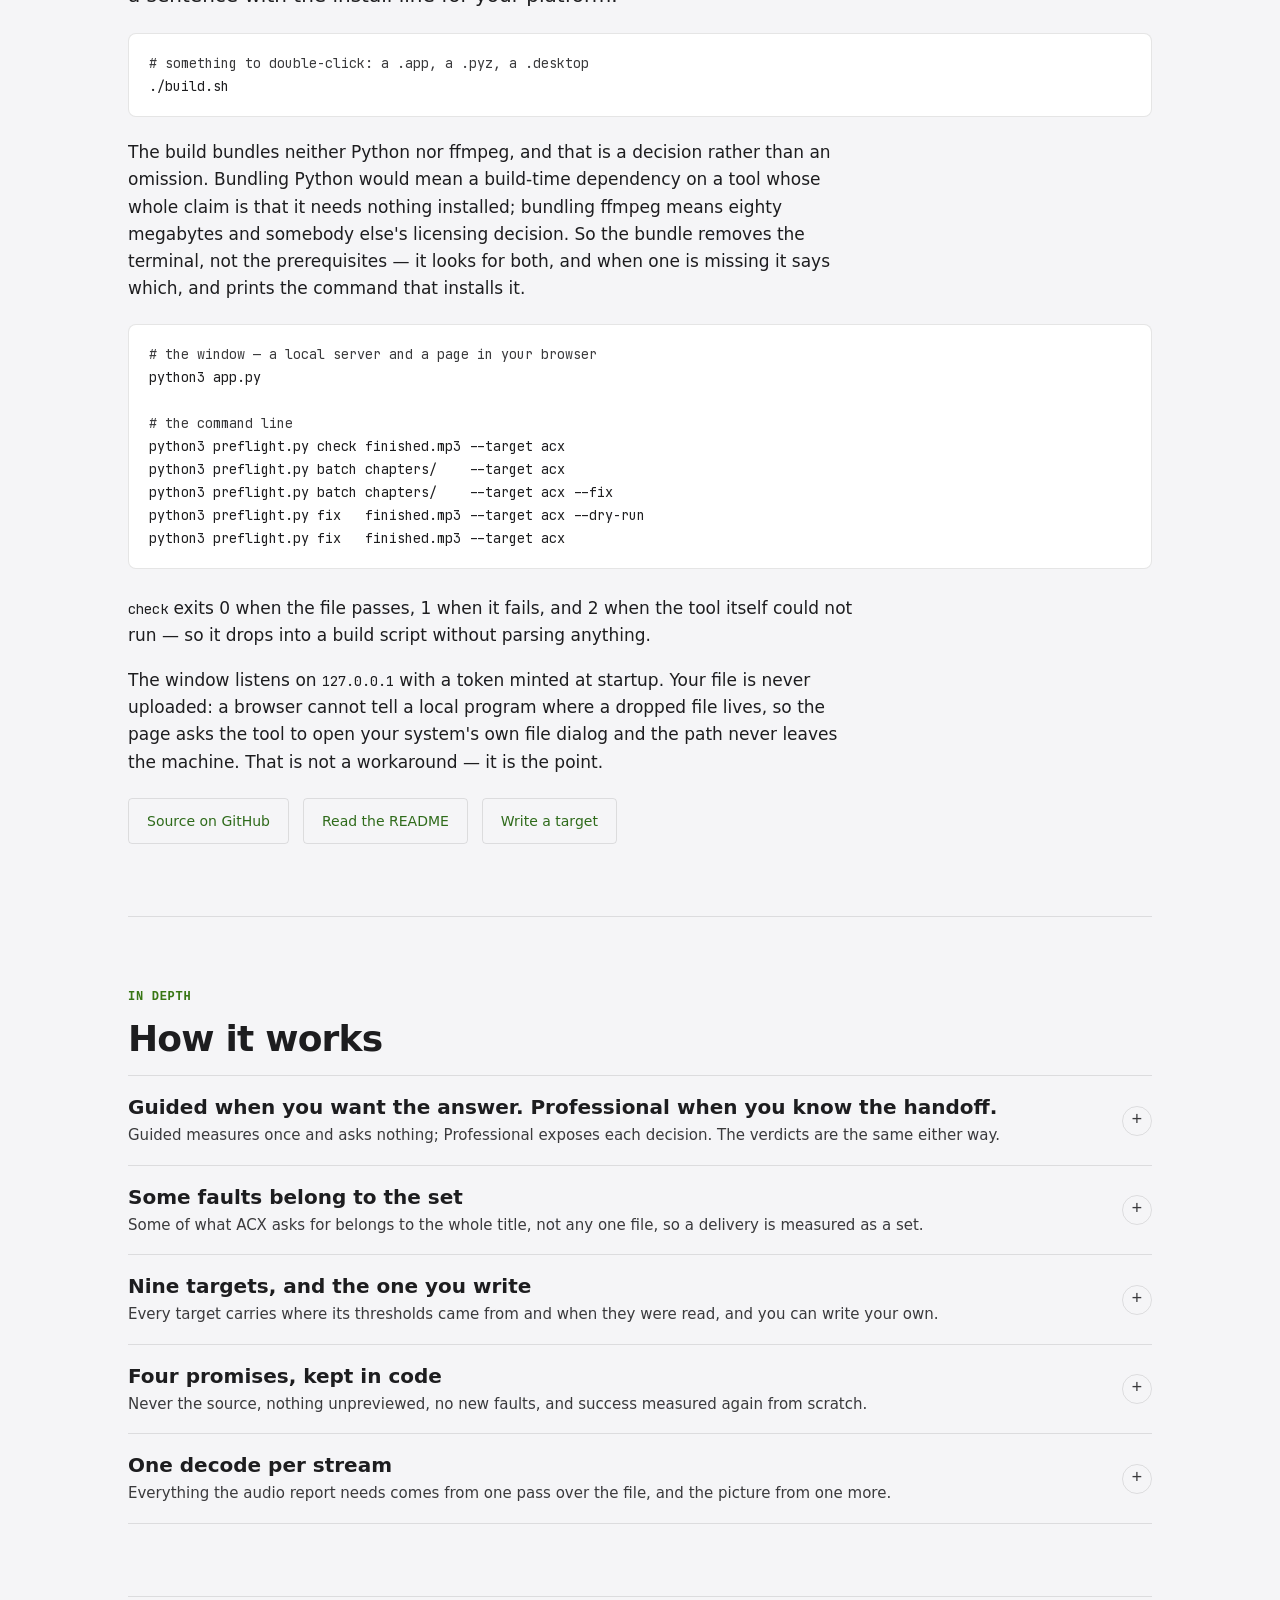
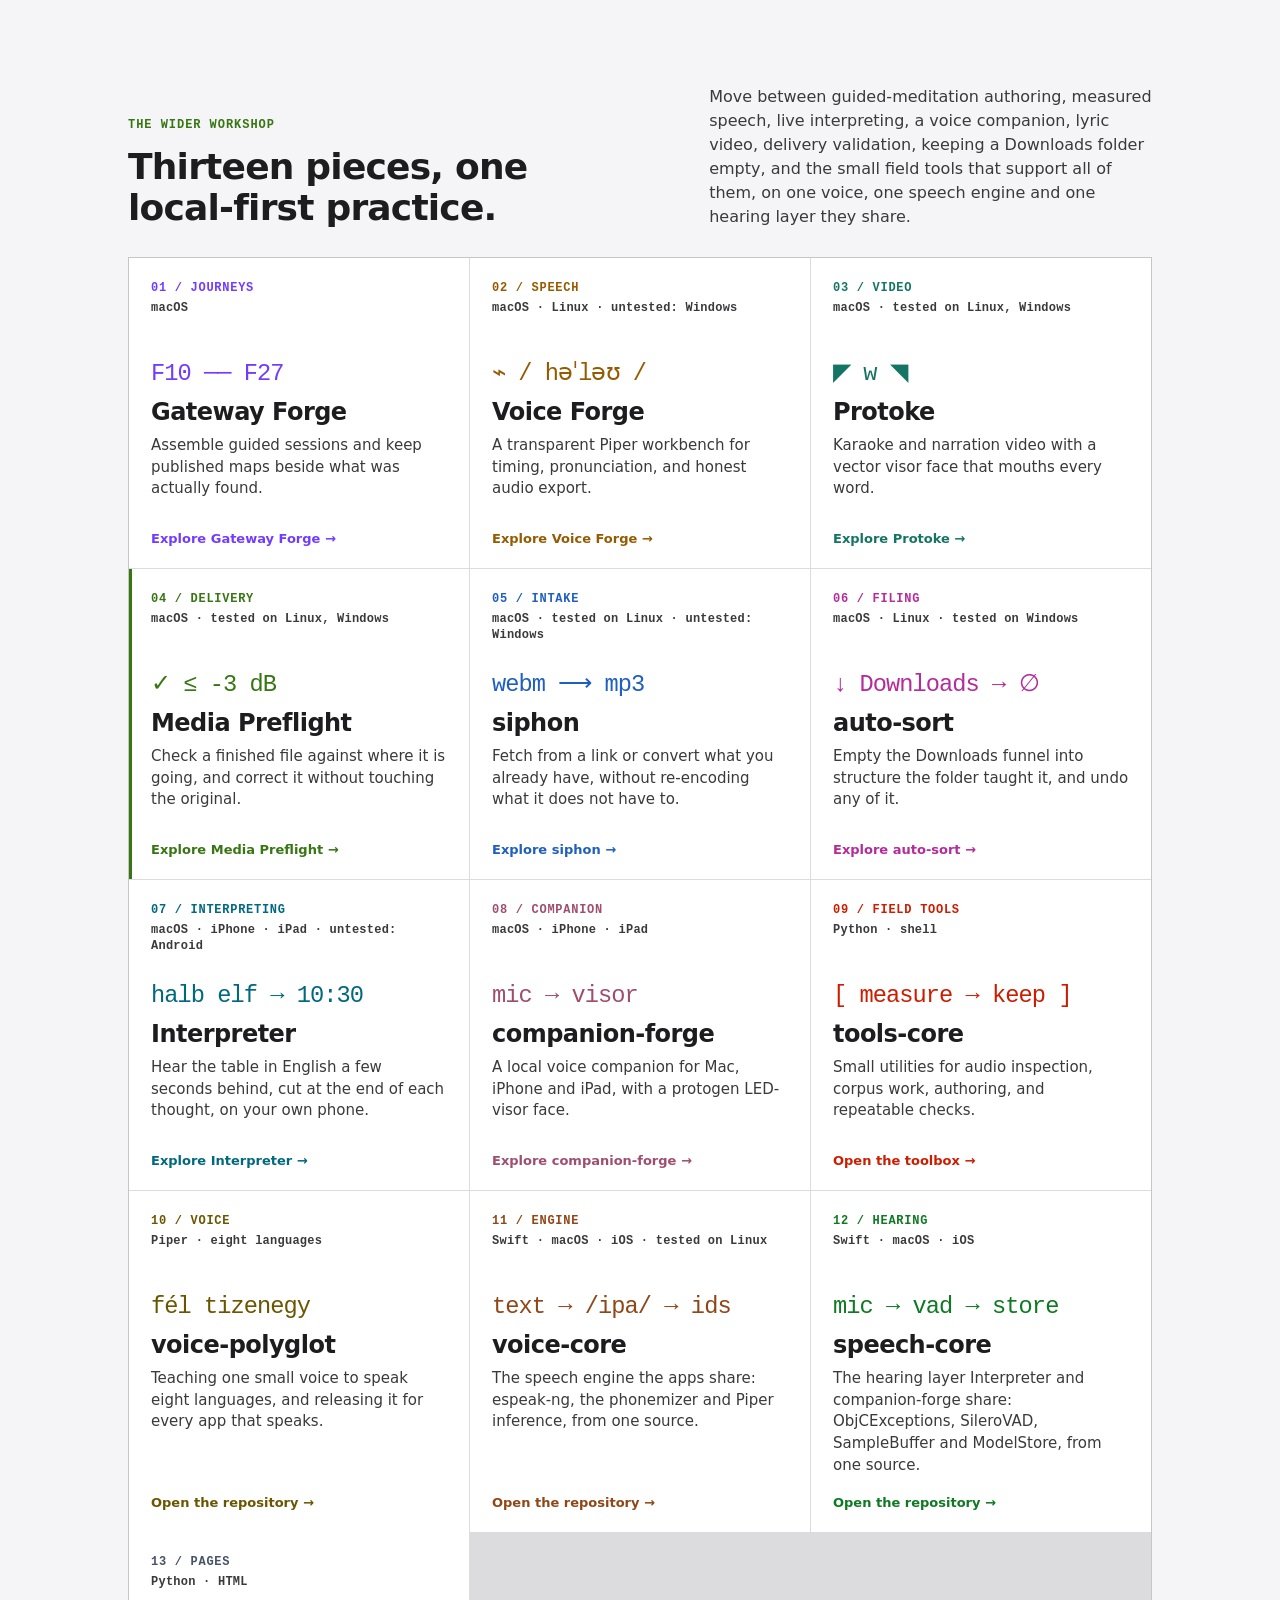
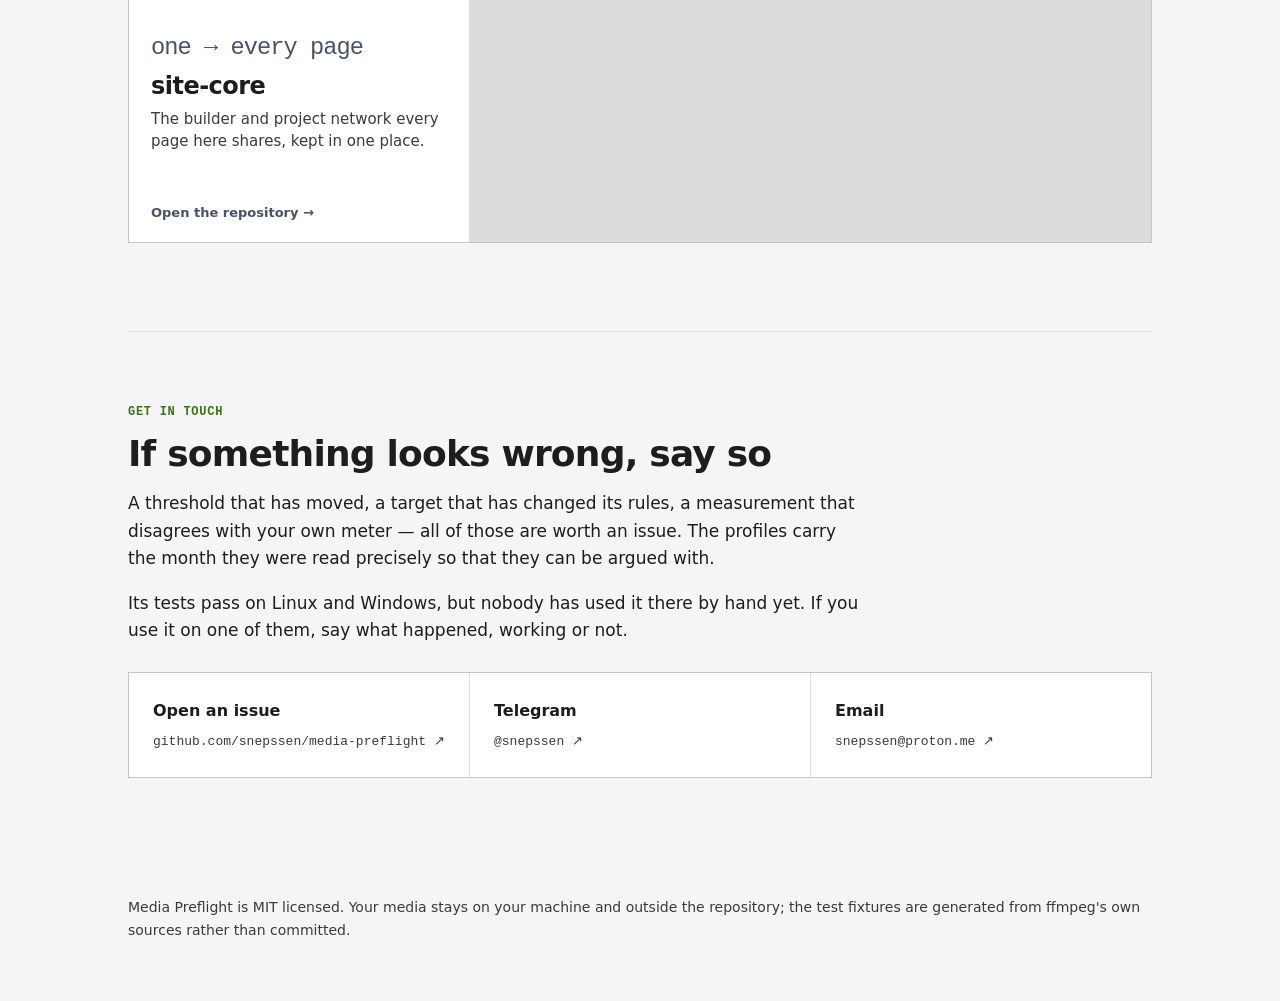
==== commit 116fd743: "Workshop pages: a snow leopard instead of the Flower of Life (from site-core)" ====
--- a/docs/index.html
+++ b/docs/index.html
@@ -24,68 +24,34 @@
 
 <span class="ecosystem-page-top" id="page-top" aria-hidden="true"></span>
 <span class="ecosystem-mark ecosystem-mark--piece" aria-hidden="true">
-        <!-- Flower of Life geometry adapted from Pd4u's CC0 Wikimedia SVG:
-             https://commons.wikimedia.org/wiki/File:Flower_of_Life_SVG.svg -->
-        <svg class="ecosystem-mark__wire" viewBox="-250 -250 500 500" focusable="false">
+        <svg class="ecosystem-mark__art" viewBox="-100 -100 200 200" focusable="false">
           <defs>
-            <pattern id="piece-flower-pattern" width="135.1" height="78" patternUnits="userSpaceOnUse">
-              <g class="ecosystem-mark__pattern-lines">
-                <circle r="78" />
-                <circle r="78" cx="135.1" />
-                <circle r="78" cy="78" />
-                <circle r="78" cx="135.1" cy="78" />
-                <path d="m0,0a78,78,0,0,1,0,78 78,78,0,0,1,135.1,0 78,78,0,0,1,0-78 78,78,0,0,1-135.1,0" />
-              </g>
-            </pattern>
-            <pattern id="piece-flower-mask-pattern" width="135.1" height="78" patternUnits="userSpaceOnUse">
-              <g fill="none" stroke="#fff" stroke-width="8">
-                <circle r="78" />
-                <circle r="78" cx="135.1" />
-                <circle r="78" cy="78" />
-                <circle r="78" cx="135.1" cy="78" />
-                <path d="m0,0a78,78,0,0,1,0,78 78,78,0,0,1,135.1,0 78,78,0,0,1,0-78 78,78,0,0,1-135.1,0" />
-              </g>
-            </pattern>
-            <mask id="piece-flower-mask" x="-250" y="-250" width="500" height="500" maskUnits="userSpaceOnUse">
-              <circle r="245.3" fill="none" stroke="#fff" stroke-width="8" />
-              <circle r="234" fill="none" stroke="#fff" stroke-width="8" />
-              <path fill="url(#piece-flower-mask-pattern)" d="m0-234a78,78,0,0,1,67.55,39 78,78,0,0,1,67.55,39 78,78,0,0,1,67.55,117 78,78,0,0,1,0,78 78,78,0,0,1,-67.55,117 78,78,0,0,1,-67.55,39 78,78,0,0,1,-135.1,0 78,78,0,0,1,-67.55-39 78,78,0,0,1,-67.55-117 78,78,0,0,1,0-78 78,78,0,0,1,67.55-117 78,78,0,0,1,67.55-39 78,78,0,0,1,67.55-39z" />
-            </mask>
-            <clipPath id="piece-flower-clip"><circle r="245.3" /></clipPath>
-            <radialGradient id="piece-light-1">
-              <stop offset="0" stop-color="var(--eco-flower)" />
-              <stop offset=".52" stop-color="var(--eco-flower)" stop-opacity=".72" />
-              <stop offset="1" stop-color="var(--eco-flower)" stop-opacity="0" />
+            <radialGradient id="piece-fur" cx="-22" cy="-30" r="150" gradientUnits="userSpaceOnUse">
+              <stop offset="0" stop-color="#8b8781"/>
+              <stop offset=".5" stop-color="#615e59"/>
+              <stop offset="1" stop-color="#33312e"/>
             </radialGradient>
-            <radialGradient id="piece-light-2">
-              <stop offset="0" stop-color="var(--eco-flower)" />
-              <stop offset=".46" stop-color="var(--eco-flower)" stop-opacity=".66" />
-              <stop offset="1" stop-color="var(--eco-flower)" stop-opacity="0" />
-            </radialGradient>
-            <radialGradient id="piece-light-3">
-              <stop offset="0" stop-color="var(--eco-flower)" />
-              <stop offset=".42" stop-color="var(--eco-flower)" stop-opacity=".58" />
-              <stop offset="1" stop-color="var(--eco-flower)" stop-opacity="0" />
-            </radialGradient>
-            <radialGradient id="piece-light-4">
-              <stop offset="0" stop-color="var(--eco-flower)" stop-opacity=".96" />
-              <stop offset=".34" stop-color="var(--eco-flower)" stop-opacity=".42" />
-              <stop offset="1" stop-color="var(--eco-flower)" stop-opacity="0" />
-            </radialGradient>
+            <filter id="piece-glow" x="-60%" y="-60%" width="220%" height="220%">
+              <feGaussianBlur stdDeviation="5" result="soft"/>
+              <feMerge><feMergeNode in="soft"/><feMergeNode in="SourceGraphic"/></feMerge>
+            </filter>
+            <filter id="piece-haze" x="-80%" y="-80%" width="260%" height="260%">
+              <feGaussianBlur stdDeviation="5"/>
+            </filter>
+            <clipPath id="piece-disc"><circle r="100"/></clipPath>
           </defs>
-          <g class="ecosystem-mark__base">
-            <circle r="245.3" />
-            <circle r="234" />
-            <path class="ecosystem-mark__field" fill="url(#piece-flower-pattern)" d="m0-234a78,78,0,0,1,67.55,39 78,78,0,0,1,67.55,39 78,78,0,0,1,67.55,117 78,78,0,0,1,0,78 78,78,0,0,1,-67.55,117 78,78,0,0,1,-67.55,39 78,78,0,0,1,-135.1,0 78,78,0,0,1,-67.55-39 78,78,0,0,1,-67.55-117 78,78,0,0,1,0-78 78,78,0,0,1,67.55-117 78,78,0,0,1,67.55-39 78,78,0,0,1,67.55-39z" />
+          <circle class="ecosystem-mark__fur" r="100" fill="url(#piece-fur)"/>
+          <g clip-path="url(#piece-disc)">
+            <g transform="translate(-56 -55) rotate(-20)"><ellipse class="ecosystem-mark__heart" rx="9.1" ry="7.2" filter="url(#piece-haze)"/><path class="ecosystem-mark__ring" stroke-width="5.9" d="M19.6,4.5L18.5,8.9L15.9,12.5L12.3,15.1L8.3,16.6L4.3,17.2"/><path class="ecosystem-mark__ring" stroke-width="5.8" d="M-1.5,17.5L-5.8,17.4L-10.3,16.4L-14.4,14.2L-17.6,10.5L-19.1,6.0"/><path class="ecosystem-mark__ring" stroke-width="5.9" d="M-17.7,-3.3L-16.1,-7.0L-14.2,-10.5L-11.9,-14.0L-8.9,-17.3L-5.0,-19.6"/><path class="ecosystem-mark__ring" stroke-width="7.0" d="M1.1,-20.4L5.6,-19.0L9.4,-16.3L12.3,-13.0L14.6,-9.5"/></g><g transform="translate(61 -47) rotate(25)"><ellipse class="ecosystem-mark__heart" rx="8.2" ry="6.5" filter="url(#piece-haze)"/><path class="ecosystem-mark__ring" stroke-width="6.7" d="M14.1,9.2L12.5,12.5L9.9,15.3L6.5,17.1L2.8,17.7L-0.9,17.1L-4.3,15.8L-7.2,14.0L-9.9,12.1L-12.5,10.1L-15.0,7.6"/><path class="ecosystem-mark__ring" stroke-width="7.8" d="M-17.8,2.7L-18.3,-1.5L-17.2,-5.6L-14.8,-9.0L-11.6,-11.5L-8.4,-13.3L-5.1,-14.9L-1.6,-16.2"/><path class="ecosystem-mark__ring" stroke-width="7.4" d="M4.4,-17.1L8.3,-16.2L11.7,-14.1L14.2,-10.9L15.4,-7.2L15.8,-3.4L15.7,0.1"/></g><g transform="translate(-60 54) rotate(14)"><ellipse class="ecosystem-mark__heart" rx="8.6" ry="6.8" filter="url(#piece-haze)"/><path class="ecosystem-mark__ring" stroke-width="7.1" d="M17.3,3.5L16.8,8.1L14.8,12.5L11.3,15.7L6.8,17.3"/><path class="ecosystem-mark__ring" stroke-width="6.5" d="M0.9,17.2L-2.7,16.4L-6.0,15.5L-9.4,14.3L-12.8,12.6L-15.9,10.1L-18.1,6.7"/><path class="ecosystem-mark__ring" stroke-width="5.6" d="M-19.2,0.8L-18.0,-3.7L-15.6,-7.5L-12.9,-10.6L-10.0,-13.3L-6.7,-16.0"/><path class="ecosystem-mark__ring" stroke-width="6.0" d="M-0.4,-18.9L4.0,-19.0L8.2,-17.5L11.5,-14.6L13.8,-11.0"/></g><g transform="translate(58 58) rotate(-30)"><ellipse class="ecosystem-mark__heart" rx="9.6" ry="7.6" filter="url(#piece-haze)"/><path class="ecosystem-mark__ring" stroke-width="8.5" d="M18.5,9.5L14.6,13.2L10.2,15.6L5.8,17.5L1.1,19.1"/><path class="ecosystem-mark__ring" stroke-width="6.8" d="M-7.3,19.7L-11.5,18.2L-15.1,15.3L-17.4,11.5L-18.6,7.3L-18.8,3.1L-18.4,-0.9"/><path class="ecosystem-mark__ring" stroke-width="7.7" d="M-17.3,-7.9L-15.7,-12.4L-13.0,-16.6L-8.9,-19.7L-4.0,-21.0L1.0,-20.4"/><path class="ecosystem-mark__ring" stroke-width="8.3" d="M9.1,-16.2L12.5,-13.6L15.7,-10.8L18.7,-7.3L20.8,-3.0L21.5,1.8L20.4,6.6"/></g>
+            <g class="ecosystem-mark__fine"><g transform="translate(4 -82) rotate(8)"><path class="ecosystem-mark__ring" stroke-width="3.9" d="M11.8,2.4L11.5,5.3L10.2,8.0L7.9,10.0L5.2,11.1L2.3,11.4L-0.4,11.1L-2.9,10.7L-5.5,10.0"/><path class="ecosystem-mark__ring" stroke-width="3.7" d="M-11.4,6.0L-12.5,3.2L-12.5,0.2L-11.6,-2.6L-10.1,-5.0L-8.5,-7.0L-6.7,-9.0L-4.7,-10.8"/><path class="ecosystem-mark__ring" stroke-width="5.1" d="M-1.2,-12.6L1.7,-12.8L4.5,-12.0L6.8,-10.3L8.5,-8.1L9.6,-5.8L10.5,-3.4L11.2,-1.0L11.7,1.6"/></g><g transform="translate(-87 1) rotate(70)"><path class="ecosystem-mark__ring" stroke-width="4.3" d="M9.8,4.2L9.2,6.5L7.9,8.6L6.1,10.2L3.7,11.1L1.3,11.2L-1.1,10.7L-3.2,9.8L-5.1,8.8"/><path class="ecosystem-mark__ring" stroke-width="4.8" d="M-9.8,5.2L-11.2,3.1L-11.9,0.5L-11.5,-2.2L-10.3,-4.5L-8.6,-6.4L-6.7,-7.8L-4.7,-9.0"/><path class="ecosystem-mark__ring" stroke-width="4.1" d="M-1.1,-10.7L1.3,-11.2L3.9,-11.1L6.3,-10.1L8.1,-8.3L9.3,-6.1L9.9,-3.7L10.1,-1.4L10.1,0.8L10.0,3.1"/></g><g transform="translate(89 7) rotate(-60)"><path class="ecosystem-mark__ring" stroke-width="4.7" d="M9.7,4.9L8.8,7.3L7.1,9.4L4.8,10.8L2.1,11.3L-0.5,10.9L-2.8,9.9L-4.9,8.8L-7.0,7.6L-8.9,6.1"/><path class="ecosystem-mark__ring" stroke-width="4.0" d="M-11.0,3.4L-11.8,1.0L-11.7,-1.5L-10.8,-3.8L-9.3,-5.7L-7.5,-7.2L-5.7,-8.4L-3.8,-9.5"/><path class="ecosystem-mark__ring" stroke-width="3.3" d="M1.3,-11.2L3.9,-11.1L6.4,-10.0L8.3,-8.1L9.4,-5.8L10.0,-3.4L10.1,-1.0L10.1,1.3L9.9,3.7"/></g><g transform="translate(-3 86) rotate(-10)"><path class="ecosystem-mark__ring" stroke-width="4.2" d="M13.3,4.4L11.9,7.2L9.6,9.3L6.9,10.7L4.2,11.4L1.5,11.9L-1.2,12.2L-4.0,12.2L-7.0,11.5L-9.7,10.0"/><path class="ecosystem-mark__ring" stroke-width="4.7" d="M-12.4,6.3L-12.9,3.3L-12.6,0.3L-11.9,-2.4L-10.9,-4.9L-9.8,-7.3L-8.4,-9.8L-6.3,-12.0"/><path class="ecosystem-mark__ring" stroke-width="4.1" d="M-2.4,-13.8L0.6,-13.9L3.3,-13.0L5.7,-11.4L7.6,-9.5L9.3,-7.6L10.8,-5.5L12.2,-3.3L13.3,-0.7L13.6,2.2L13.1,5.1"/></g><circle class="ecosystem-mark__spot" cx="-30" cy="-80" r="3.6"/><circle class="ecosystem-mark__spot" cx="34" cy="-78" r="3"/><circle class="ecosystem-mark__spot" cx="-84" cy="-30" r="3"/><circle class="ecosystem-mark__spot" cx="86" cy="-24" r="3.6"/><circle class="ecosystem-mark__spot" cx="-84" cy="32" r="3"/><circle class="ecosystem-mark__spot" cx="84" cy="34" r="3"/><circle class="ecosystem-mark__spot" cx="-28" cy="82" r="3.6"/><circle class="ecosystem-mark__spot" cx="30" cy="84" r="3"/><circle class="ecosystem-mark__spot" cx="-22" cy="-60" r="2.2"/><circle class="ecosystem-mark__spot" cx="24" cy="64" r="2.2"/></g>
           </g>
-          <g class="ecosystem-mark__colour" mask="url(#piece-flower-mask)" clip-path="url(#piece-flower-clip)">
-            <g class="ecosystem-mark__light-field">
-              <circle r="260" fill="var(--eco-flower)" />
-              <ellipse cx="-112" cy="-92" rx="238" ry="182" fill="url(#piece-light-1)" transform="rotate(-18 -112 -92)" />
-              <ellipse cx="118" cy="-42" rx="198" ry="144" fill="url(#piece-light-2)" transform="rotate(31 118 -42)" />
-              <ellipse cx="-38" cy="132" rx="218" ry="158" fill="url(#piece-light-3)" transform="rotate(47 -38 132)" />
-              <ellipse cx="58" cy="38" rx="116" ry="88" fill="url(#piece-light-4)" transform="rotate(-36 58 38)" />
-            </g>
+          <circle class="ecosystem-mark__rim" r="96.5"/>
+          <g class="ecosystem-mark__paw" filter="url(#piece-glow)" transform="translate(0 6) scale(.84)">
+            <path d="M0,8 C14,8 27,21 27,33 C27,43 18,47 10,45 C5,44 3,41 0,41 C-3,41 -5,44 -10,45 C-18,47 -27,43 -27,33 C-27,21 -14,8 0,8 Z"/>
+            <ellipse cx="-31" cy="-6" rx="8.5" ry="11" transform="rotate(-24 -31 -6)"/>
+            <ellipse cx="-11" cy="-23" rx="8.5" ry="12" transform="rotate(-8 -11 -23)"/>
+            <ellipse cx="11" cy="-23" rx="8.5" ry="12" transform="rotate(8 11 -23)"/>
+            <ellipse cx="31" cy="-6" rx="8.5" ry="11" transform="rotate(24 31 -6)"/>
           </g>
         </svg>
       </span>
@@ -94,68 +60,34 @@
   <div class="ecosystem-rail__inner">
     <a class="ecosystem-rail__home" href="#page-top">
       <span class="ecosystem-mark" aria-hidden="true">
-        <!-- Flower of Life geometry adapted from Pd4u's CC0 Wikimedia SVG:
-             https://commons.wikimedia.org/wiki/File:Flower_of_Life_SVG.svg -->
-        <svg class="ecosystem-mark__wire" viewBox="-250 -250 500 500" focusable="false">
+        <svg class="ecosystem-mark__art" viewBox="-100 -100 200 200" focusable="false">
           <defs>
-            <pattern id="rail-flower-pattern" width="135.1" height="78" patternUnits="userSpaceOnUse">
-              <g class="ecosystem-mark__pattern-lines">
-                <circle r="78" />
-                <circle r="78" cx="135.1" />
-                <circle r="78" cy="78" />
-                <circle r="78" cx="135.1" cy="78" />
-                <path d="m0,0a78,78,0,0,1,0,78 78,78,0,0,1,135.1,0 78,78,0,0,1,0-78 78,78,0,0,1-135.1,0" />
-              </g>
-            </pattern>
-            <pattern id="rail-flower-mask-pattern" width="135.1" height="78" patternUnits="userSpaceOnUse">
-              <g fill="none" stroke="#fff" stroke-width="8">
-                <circle r="78" />
-                <circle r="78" cx="135.1" />
-                <circle r="78" cy="78" />
-                <circle r="78" cx="135.1" cy="78" />
-                <path d="m0,0a78,78,0,0,1,0,78 78,78,0,0,1,135.1,0 78,78,0,0,1,0-78 78,78,0,0,1-135.1,0" />
-              </g>
-            </pattern>
-            <mask id="rail-flower-mask" x="-250" y="-250" width="500" height="500" maskUnits="userSpaceOnUse">
-              <circle r="245.3" fill="none" stroke="#fff" stroke-width="8" />
-              <circle r="234" fill="none" stroke="#fff" stroke-width="8" />
-              <path fill="url(#rail-flower-mask-pattern)" d="m0-234a78,78,0,0,1,67.55,39 78,78,0,0,1,67.55,39 78,78,0,0,1,67.55,117 78,78,0,0,1,0,78 78,78,0,0,1,-67.55,117 78,78,0,0,1,-67.55,39 78,78,0,0,1,-135.1,0 78,78,0,0,1,-67.55-39 78,78,0,0,1,-67.55-117 78,78,0,0,1,0-78 78,78,0,0,1,67.55-117 78,78,0,0,1,67.55-39 78,78,0,0,1,67.55-39z" />
-            </mask>
-            <clipPath id="rail-flower-clip"><circle r="245.3" /></clipPath>
-            <radialGradient id="rail-light-1">
-              <stop offset="0" stop-color="var(--eco-flower)" />
-              <stop offset=".52" stop-color="var(--eco-flower)" stop-opacity=".72" />
-              <stop offset="1" stop-color="var(--eco-flower)" stop-opacity="0" />
+            <radialGradient id="rail-fur" cx="-22" cy="-30" r="150" gradientUnits="userSpaceOnUse">
+              <stop offset="0" stop-color="#8b8781"/>
+              <stop offset=".5" stop-color="#615e59"/>
+              <stop offset="1" stop-color="#33312e"/>
             </radialGradient>
-            <radialGradient id="rail-light-2">
-              <stop offset="0" stop-color="var(--eco-flower)" />
-              <stop offset=".46" stop-color="var(--eco-flower)" stop-opacity=".66" />
-              <stop offset="1" stop-color="var(--eco-flower)" stop-opacity="0" />
-            </radialGradient>
-            <radialGradient id="rail-light-3">
-              <stop offset="0" stop-color="var(--eco-flower)" />
-              <stop offset=".42" stop-color="var(--eco-flower)" stop-opacity=".58" />
-              <stop offset="1" stop-color="var(--eco-flower)" stop-opacity="0" />
-            </radialGradient>
-            <radialGradient id="rail-light-4">
-              <stop offset="0" stop-color="var(--eco-flower)" stop-opacity=".96" />
-              <stop offset=".34" stop-color="var(--eco-flower)" stop-opacity=".42" />
-              <stop offset="1" stop-color="var(--eco-flower)" stop-opacity="0" />
-            </radialGradient>
+            <filter id="rail-glow" x="-60%" y="-60%" width="220%" height="220%">
+              <feGaussianBlur stdDeviation="5" result="soft"/>
+              <feMerge><feMergeNode in="soft"/><feMergeNode in="SourceGraphic"/></feMerge>
+            </filter>
+            <filter id="rail-haze" x="-80%" y="-80%" width="260%" height="260%">
+              <feGaussianBlur stdDeviation="5"/>
+            </filter>
+            <clipPath id="rail-disc"><circle r="100"/></clipPath>
           </defs>
-          <g class="ecosystem-mark__base">
-            <circle r="245.3" />
-            <circle r="234" />
-            <path class="ecosystem-mark__field" fill="url(#rail-flower-pattern)" d="m0-234a78,78,0,0,1,67.55,39 78,78,0,0,1,67.55,39 78,78,0,0,1,67.55,117 78,78,0,0,1,0,78 78,78,0,0,1,-67.55,117 78,78,0,0,1,-67.55,39 78,78,0,0,1,-135.1,0 78,78,0,0,1,-67.55-39 78,78,0,0,1,-67.55-117 78,78,0,0,1,0-78 78,78,0,0,1,67.55-117 78,78,0,0,1,67.55-39 78,78,0,0,1,67.55-39z" />
+          <circle class="ecosystem-mark__fur" r="100" fill="url(#rail-fur)"/>
+          <g clip-path="url(#rail-disc)">
+            <g transform="translate(-56 -55) rotate(-20)"><ellipse class="ecosystem-mark__heart" rx="9.1" ry="7.2" filter="url(#rail-haze)"/><path class="ecosystem-mark__ring" stroke-width="5.9" d="M19.6,4.5L18.5,8.9L15.9,12.5L12.3,15.1L8.3,16.6L4.3,17.2"/><path class="ecosystem-mark__ring" stroke-width="5.8" d="M-1.5,17.5L-5.8,17.4L-10.3,16.4L-14.4,14.2L-17.6,10.5L-19.1,6.0"/><path class="ecosystem-mark__ring" stroke-width="5.9" d="M-17.7,-3.3L-16.1,-7.0L-14.2,-10.5L-11.9,-14.0L-8.9,-17.3L-5.0,-19.6"/><path class="ecosystem-mark__ring" stroke-width="7.0" d="M1.1,-20.4L5.6,-19.0L9.4,-16.3L12.3,-13.0L14.6,-9.5"/></g><g transform="translate(61 -47) rotate(25)"><ellipse class="ecosystem-mark__heart" rx="8.2" ry="6.5" filter="url(#rail-haze)"/><path class="ecosystem-mark__ring" stroke-width="6.7" d="M14.1,9.2L12.5,12.5L9.9,15.3L6.5,17.1L2.8,17.7L-0.9,17.1L-4.3,15.8L-7.2,14.0L-9.9,12.1L-12.5,10.1L-15.0,7.6"/><path class="ecosystem-mark__ring" stroke-width="7.8" d="M-17.8,2.7L-18.3,-1.5L-17.2,-5.6L-14.8,-9.0L-11.6,-11.5L-8.4,-13.3L-5.1,-14.9L-1.6,-16.2"/><path class="ecosystem-mark__ring" stroke-width="7.4" d="M4.4,-17.1L8.3,-16.2L11.7,-14.1L14.2,-10.9L15.4,-7.2L15.8,-3.4L15.7,0.1"/></g><g transform="translate(-60 54) rotate(14)"><ellipse class="ecosystem-mark__heart" rx="8.6" ry="6.8" filter="url(#rail-haze)"/><path class="ecosystem-mark__ring" stroke-width="7.1" d="M17.3,3.5L16.8,8.1L14.8,12.5L11.3,15.7L6.8,17.3"/><path class="ecosystem-mark__ring" stroke-width="6.5" d="M0.9,17.2L-2.7,16.4L-6.0,15.5L-9.4,14.3L-12.8,12.6L-15.9,10.1L-18.1,6.7"/><path class="ecosystem-mark__ring" stroke-width="5.6" d="M-19.2,0.8L-18.0,-3.7L-15.6,-7.5L-12.9,-10.6L-10.0,-13.3L-6.7,-16.0"/><path class="ecosystem-mark__ring" stroke-width="6.0" d="M-0.4,-18.9L4.0,-19.0L8.2,-17.5L11.5,-14.6L13.8,-11.0"/></g><g transform="translate(58 58) rotate(-30)"><ellipse class="ecosystem-mark__heart" rx="9.6" ry="7.6" filter="url(#rail-haze)"/><path class="ecosystem-mark__ring" stroke-width="8.5" d="M18.5,9.5L14.6,13.2L10.2,15.6L5.8,17.5L1.1,19.1"/><path class="ecosystem-mark__ring" stroke-width="6.8" d="M-7.3,19.7L-11.5,18.2L-15.1,15.3L-17.4,11.5L-18.6,7.3L-18.8,3.1L-18.4,-0.9"/><path class="ecosystem-mark__ring" stroke-width="7.7" d="M-17.3,-7.9L-15.7,-12.4L-13.0,-16.6L-8.9,-19.7L-4.0,-21.0L1.0,-20.4"/><path class="ecosystem-mark__ring" stroke-width="8.3" d="M9.1,-16.2L12.5,-13.6L15.7,-10.8L18.7,-7.3L20.8,-3.0L21.5,1.8L20.4,6.6"/></g>
+            <g class="ecosystem-mark__fine"><g transform="translate(4 -82) rotate(8)"><path class="ecosystem-mark__ring" stroke-width="3.9" d="M11.8,2.4L11.5,5.3L10.2,8.0L7.9,10.0L5.2,11.1L2.3,11.4L-0.4,11.1L-2.9,10.7L-5.5,10.0"/><path class="ecosystem-mark__ring" stroke-width="3.7" d="M-11.4,6.0L-12.5,3.2L-12.5,0.2L-11.6,-2.6L-10.1,-5.0L-8.5,-7.0L-6.7,-9.0L-4.7,-10.8"/><path class="ecosystem-mark__ring" stroke-width="5.1" d="M-1.2,-12.6L1.7,-12.8L4.5,-12.0L6.8,-10.3L8.5,-8.1L9.6,-5.8L10.5,-3.4L11.2,-1.0L11.7,1.6"/></g><g transform="translate(-87 1) rotate(70)"><path class="ecosystem-mark__ring" stroke-width="4.3" d="M9.8,4.2L9.2,6.5L7.9,8.6L6.1,10.2L3.7,11.1L1.3,11.2L-1.1,10.7L-3.2,9.8L-5.1,8.8"/><path class="ecosystem-mark__ring" stroke-width="4.8" d="M-9.8,5.2L-11.2,3.1L-11.9,0.5L-11.5,-2.2L-10.3,-4.5L-8.6,-6.4L-6.7,-7.8L-4.7,-9.0"/><path class="ecosystem-mark__ring" stroke-width="4.1" d="M-1.1,-10.7L1.3,-11.2L3.9,-11.1L6.3,-10.1L8.1,-8.3L9.3,-6.1L9.9,-3.7L10.1,-1.4L10.1,0.8L10.0,3.1"/></g><g transform="translate(89 7) rotate(-60)"><path class="ecosystem-mark__ring" stroke-width="4.7" d="M9.7,4.9L8.8,7.3L7.1,9.4L4.8,10.8L2.1,11.3L-0.5,10.9L-2.8,9.9L-4.9,8.8L-7.0,7.6L-8.9,6.1"/><path class="ecosystem-mark__ring" stroke-width="4.0" d="M-11.0,3.4L-11.8,1.0L-11.7,-1.5L-10.8,-3.8L-9.3,-5.7L-7.5,-7.2L-5.7,-8.4L-3.8,-9.5"/><path class="ecosystem-mark__ring" stroke-width="3.3" d="M1.3,-11.2L3.9,-11.1L6.4,-10.0L8.3,-8.1L9.4,-5.8L10.0,-3.4L10.1,-1.0L10.1,1.3L9.9,3.7"/></g><g transform="translate(-3 86) rotate(-10)"><path class="ecosystem-mark__ring" stroke-width="4.2" d="M13.3,4.4L11.9,7.2L9.6,9.3L6.9,10.7L4.2,11.4L1.5,11.9L-1.2,12.2L-4.0,12.2L-7.0,11.5L-9.7,10.0"/><path class="ecosystem-mark__ring" stroke-width="4.7" d="M-12.4,6.3L-12.9,3.3L-12.6,0.3L-11.9,-2.4L-10.9,-4.9L-9.8,-7.3L-8.4,-9.8L-6.3,-12.0"/><path class="ecosystem-mark__ring" stroke-width="4.1" d="M-2.4,-13.8L0.6,-13.9L3.3,-13.0L5.7,-11.4L7.6,-9.5L9.3,-7.6L10.8,-5.5L12.2,-3.3L13.3,-0.7L13.6,2.2L13.1,5.1"/></g><circle class="ecosystem-mark__spot" cx="-30" cy="-80" r="3.6"/><circle class="ecosystem-mark__spot" cx="34" cy="-78" r="3"/><circle class="ecosystem-mark__spot" cx="-84" cy="-30" r="3"/><circle class="ecosystem-mark__spot" cx="86" cy="-24" r="3.6"/><circle class="ecosystem-mark__spot" cx="-84" cy="32" r="3"/><circle class="ecosystem-mark__spot" cx="84" cy="34" r="3"/><circle class="ecosystem-mark__spot" cx="-28" cy="82" r="3.6"/><circle class="ecosystem-mark__spot" cx="30" cy="84" r="3"/><circle class="ecosystem-mark__spot" cx="-22" cy="-60" r="2.2"/><circle class="ecosystem-mark__spot" cx="24" cy="64" r="2.2"/></g>
           </g>
-          <g class="ecosystem-mark__colour" mask="url(#rail-flower-mask)" clip-path="url(#rail-flower-clip)">
-            <g class="ecosystem-mark__light-field">
-              <circle r="260" fill="var(--eco-flower)" />
-              <ellipse cx="-112" cy="-92" rx="238" ry="182" fill="url(#rail-light-1)" transform="rotate(-18 -112 -92)" />
-              <ellipse cx="118" cy="-42" rx="198" ry="144" fill="url(#rail-light-2)" transform="rotate(31 118 -42)" />
-              <ellipse cx="-38" cy="132" rx="218" ry="158" fill="url(#rail-light-3)" transform="rotate(47 -38 132)" />
-              <ellipse cx="58" cy="38" rx="116" ry="88" fill="url(#rail-light-4)" transform="rotate(-36 58 38)" />
-            </g>
+          <circle class="ecosystem-mark__rim" r="96.5"/>
+          <g class="ecosystem-mark__paw" filter="url(#rail-glow)" transform="translate(0 6) scale(.84)">
+            <path d="M0,8 C14,8 27,21 27,33 C27,43 18,47 10,45 C5,44 3,41 0,41 C-3,41 -5,44 -10,45 C-18,47 -27,43 -27,33 C-27,21 -14,8 0,8 Z"/>
+            <ellipse cx="-31" cy="-6" rx="8.5" ry="11" transform="rotate(-24 -31 -6)"/>
+            <ellipse cx="-11" cy="-23" rx="8.5" ry="12" transform="rotate(-8 -11 -23)"/>
+            <ellipse cx="11" cy="-23" rx="8.5" ry="12" transform="rotate(8 11 -23)"/>
+            <ellipse cx="31" cy="-6" rx="8.5" ry="11" transform="rotate(24 31 -6)"/>
           </g>
         </svg>
       </span>
--- a/docs/ecosystem.css
+++ b/docs/ecosystem.css
@@ -55,13 +55,12 @@
   --eco-frame: 1080px;
   --eco-sans: -apple-system, BlinkMacSystemFont, "Segoe UI", system-ui, sans-serif;
   --eco-mono: ui-monospace, SFMono-Regular, Menlo, Consolas, monospace;
-  --eco-flower: #f5f5f7;
   --serif: var(--eco-sans);
   --sans: var(--eco-sans);
 }
 
 /* Same hues as the dark accents, taken down until each clears 4.5:1 on the
-   light ground. Decorative flower colours stay the vivid set; these are for
+   light ground. Decorative mark colours stay the vivid set; these are for
    text, eyebrows and card glyphs. */
 @media (prefers-color-scheme: light) {
   :root:not([data-theme="dark"]) {
@@ -151,6 +150,9 @@
 body[data-project="voice-core"] { --eco-current: var(--eco-voicecore); }
 body[data-project="speech-core"] { --eco-current: var(--eco-speechcore); }
 body[data-project="site-core"] { --eco-current: var(--eco-sitecore); }
+/* Set where the accent is, not on :root: a var() resolves where it is
+   declared, so on :root every page would glow in the default accent. */
+body { --eco-glow: var(--eco-current); }
 
 body {
   overflow-x: clip;
@@ -479,7 +481,9 @@
   background: color-mix(in srgb, var(--project-accent, var(--eco-current)) 14%, transparent);
 }
 
-/* --------------------------------------------------------------- the flower */
+/* ---------------------------------------------------------- the snow leopard */
+/* The paw, the rim and the rosettes' hearts glow in --eco-glow: the page's own
+   accent on a project page, and on the hub an ease through every accent. */
 .ecosystem-mark {
   position: relative;
   display: block;
@@ -487,17 +491,25 @@
   width: 32px;
   height: 32px;
   border-radius: 50%;
-  background: #1a1a1c;
-  box-shadow: inset 0 0 0 1px rgba(255, 255, 255, 0.08);
-}
-.ecosystem-mark__wire { display: block; width: 86%; height: 86%; margin: 7%; overflow: visible; }
-.ecosystem-mark__base,
-.ecosystem-mark__pattern-lines {
+  box-shadow: 0 0 0 1px rgba(255, 255, 255, 0.08), 0 0 14px -4px var(--eco-glow);
+}
+.ecosystem-mark__art { display: block; width: 100%; height: 100%; overflow: visible; }
+.ecosystem-mark__ring {
   fill: none;
-  stroke: var(--eco-flower, #f5f5f7);
-  stroke-width: 20;
-}
-.ecosystem-mark__colour { display: none; }
+  stroke: #1b1a18;
+  stroke-opacity: 0.9;
+  stroke-linecap: round;
+  stroke-linejoin: round;
+}
+.ecosystem-mark__spot { fill: #1b1a18; opacity: 0.85; }
+.ecosystem-mark__heart { fill: var(--eco-glow); opacity: 0.3; }
+.ecosystem-mark__rim { fill: none; stroke: var(--eco-glow); stroke-width: 2; opacity: 0.5; }
+.ecosystem-mark__paw { fill: var(--eco-glow); animation: ecosystem-breathe 7s ease-in-out infinite; }
+/* At 32px the fine spots are noise and the paw wants a little more room. */
+.ecosystem-mark:not(.ecosystem-mark--piece) .ecosystem-mark__fine { display: none; }
+.ecosystem-mark:not(.ecosystem-mark--piece) .ecosystem-mark__paw { transform: translate(0, 6px) scale(1.02); }
+@keyframes ecosystem-breathe { 0%, 100% { opacity: 0.82; } 50% { opacity: 1; } }
+@media (prefers-reduced-motion: reduce) { .ecosystem-mark__paw { animation: none; } }
 .ecosystem-mark--piece {
   position: absolute;
   z-index: -1;
@@ -506,11 +518,9 @@
   width: 196px;
   height: 196px;
   pointer-events: none;
-  background: radial-gradient(circle at 50% 42%, #2a2a2e 0%, #161618 72%);
-  box-shadow: inset 0 0 0 1px rgba(255, 255, 255, 0.06), 0 18px 40px rgba(0, 0, 0, 0.16);
-}
-.ecosystem-mark--piece .ecosystem-mark__base,
-.ecosystem-mark--piece .ecosystem-mark__pattern-lines { stroke-width: 9; }
+  box-shadow: 0 0 0 1px rgba(255, 255, 255, 0.06), 0 18px 40px rgba(0, 0, 0, 0.18),
+              0 0 60px -18px var(--eco-glow);
+}
 
 header.mast, header#top {
   border-bottom: 0;
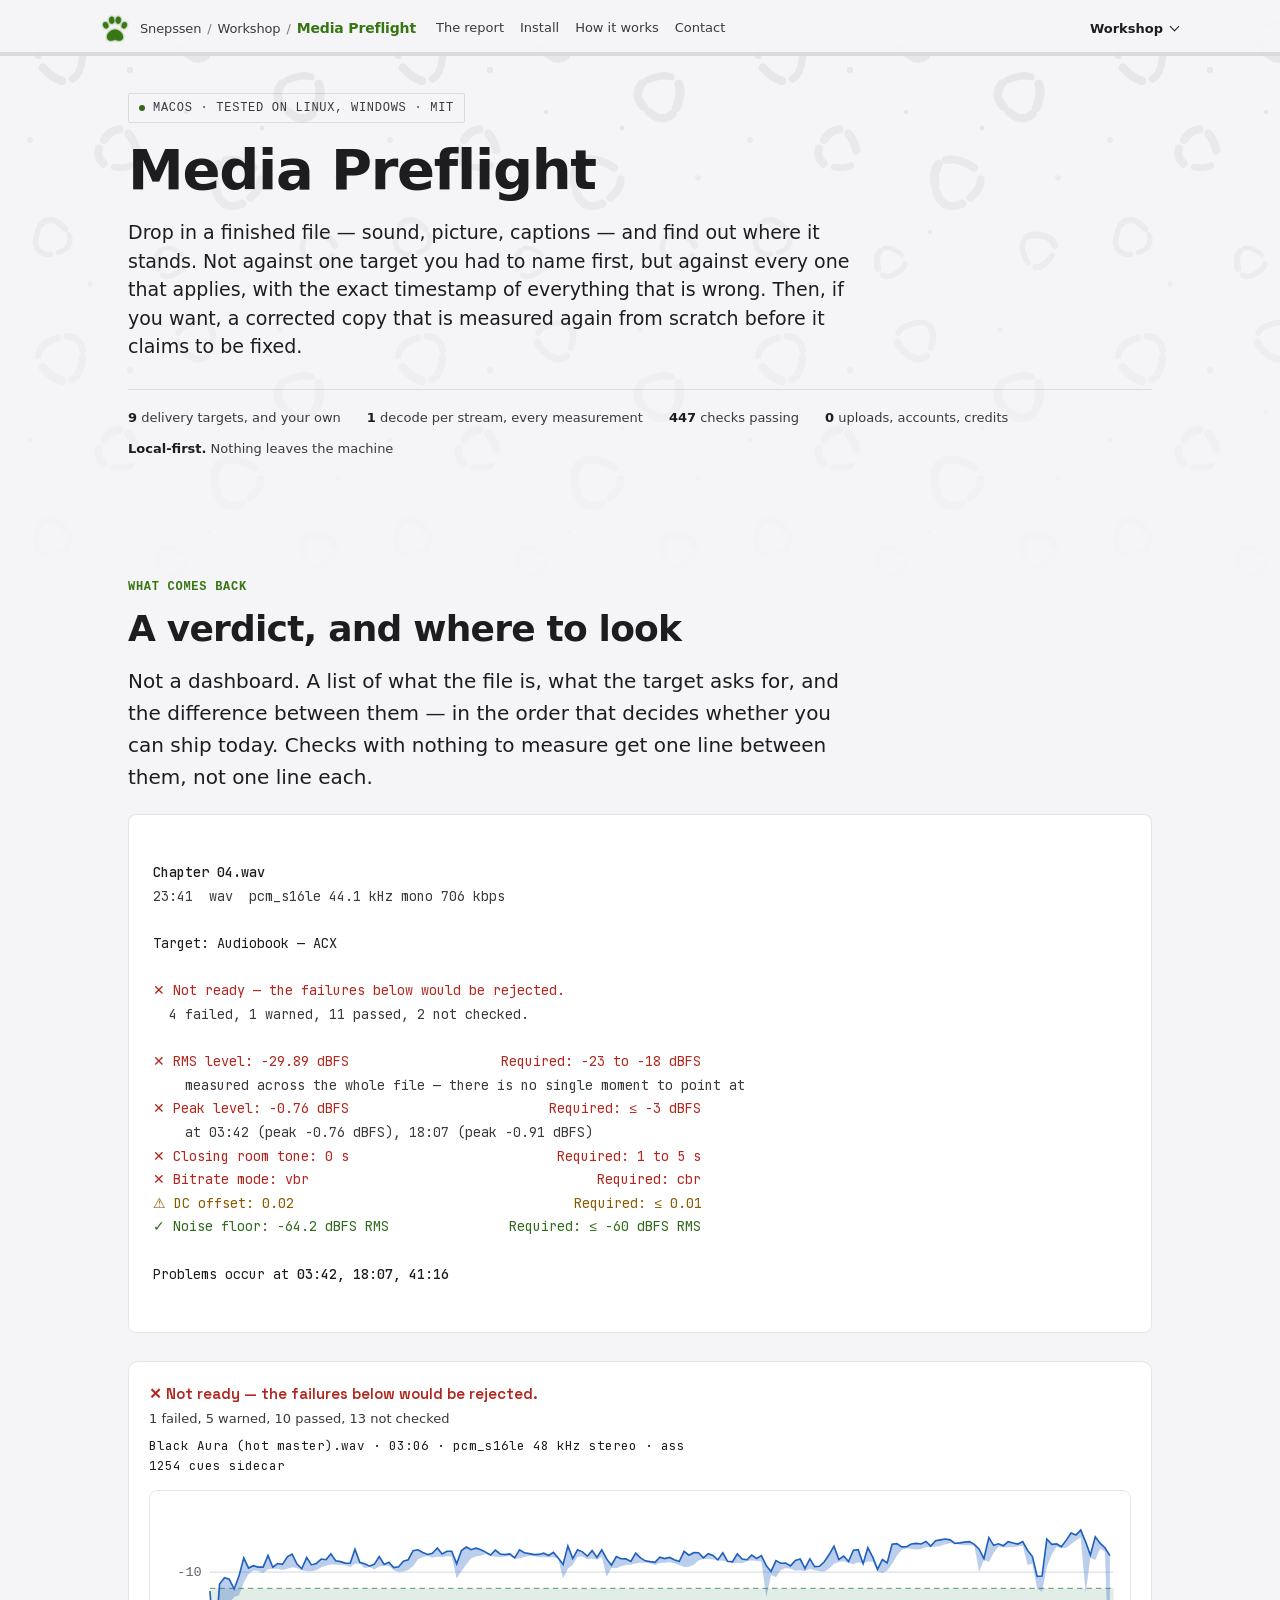
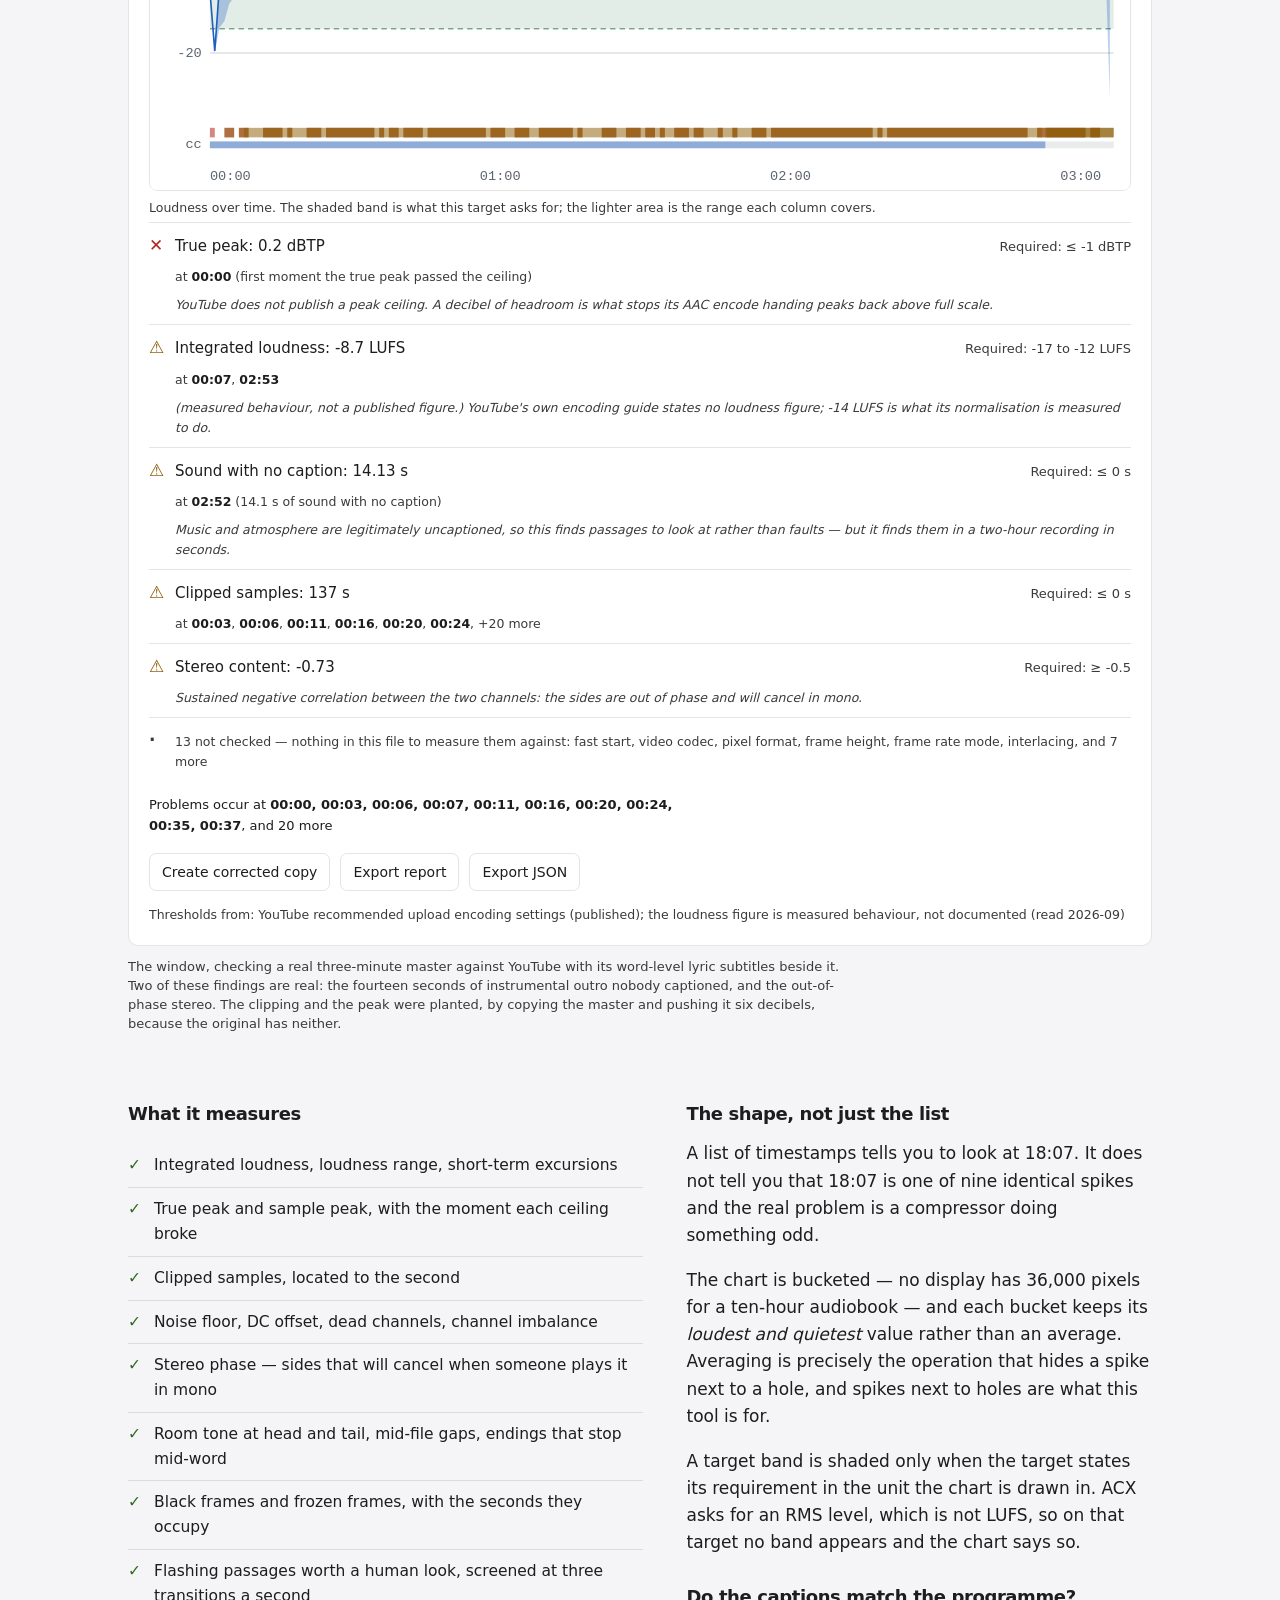
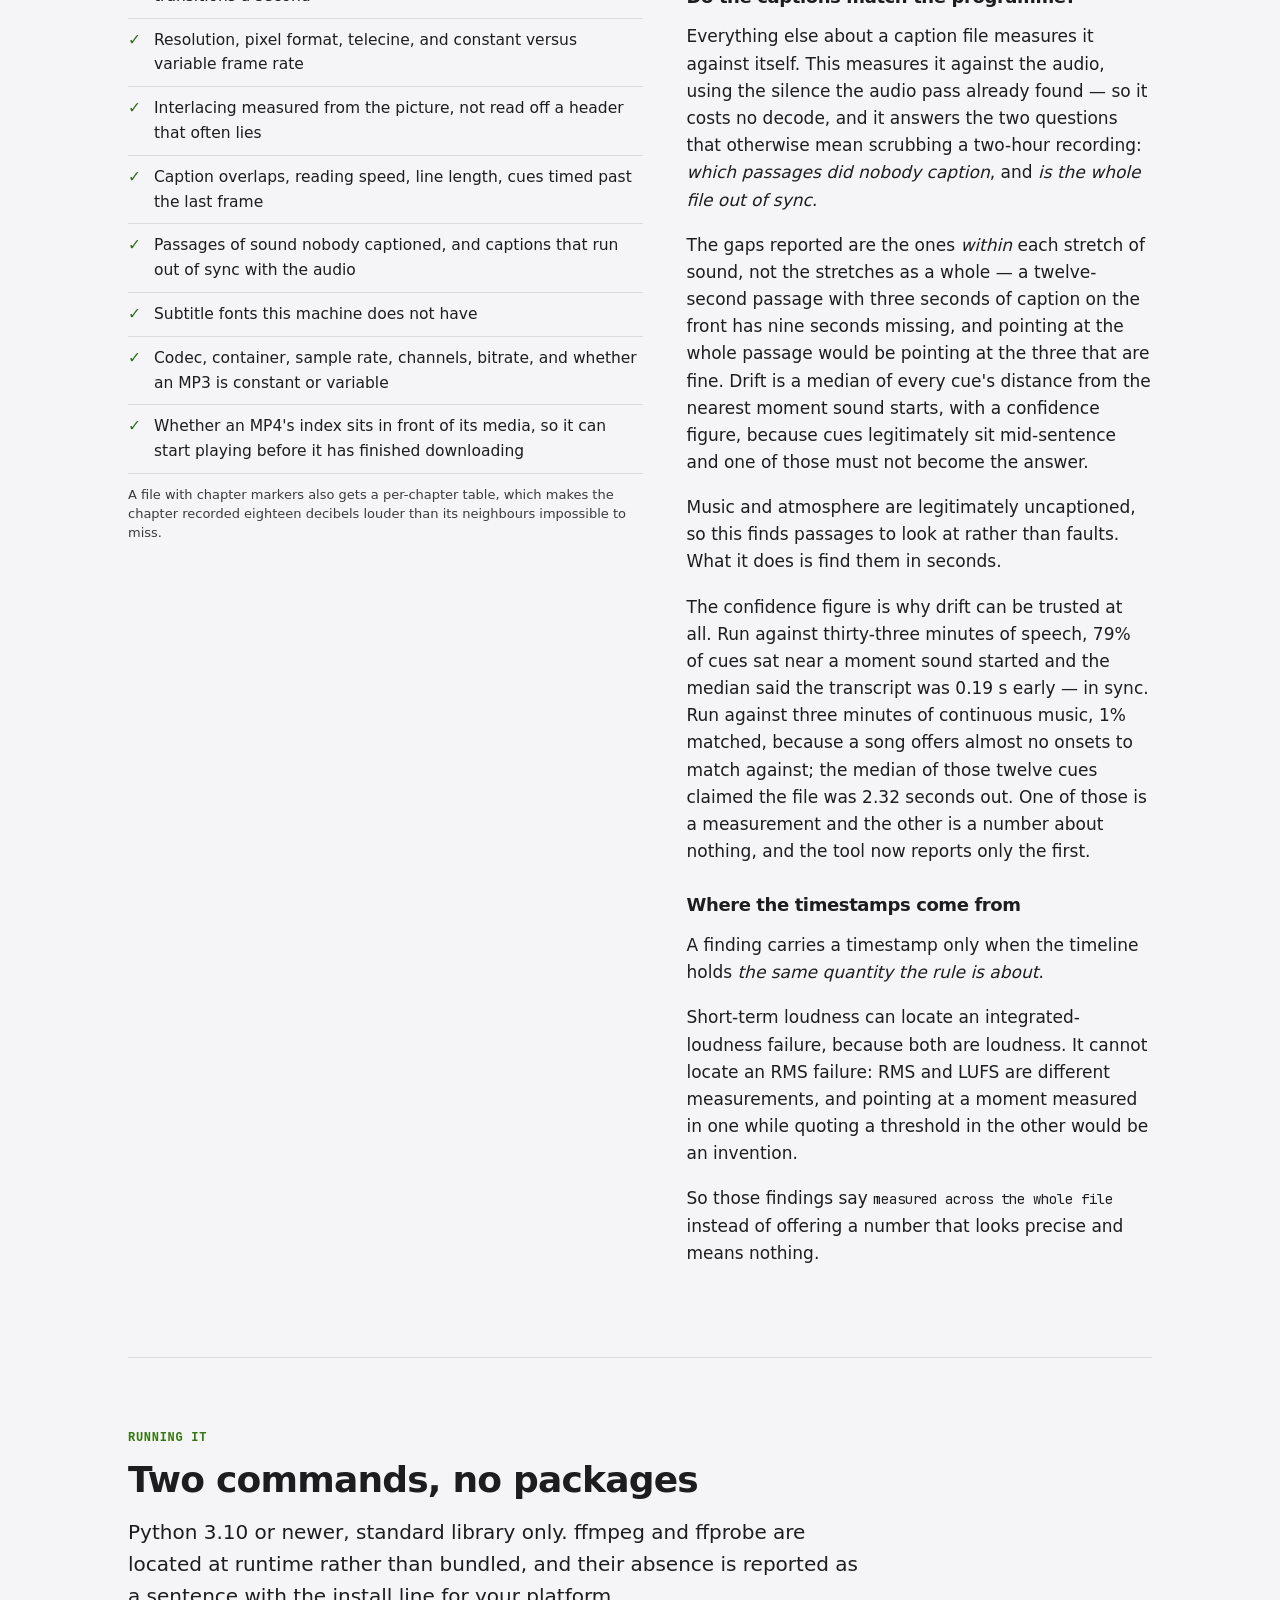
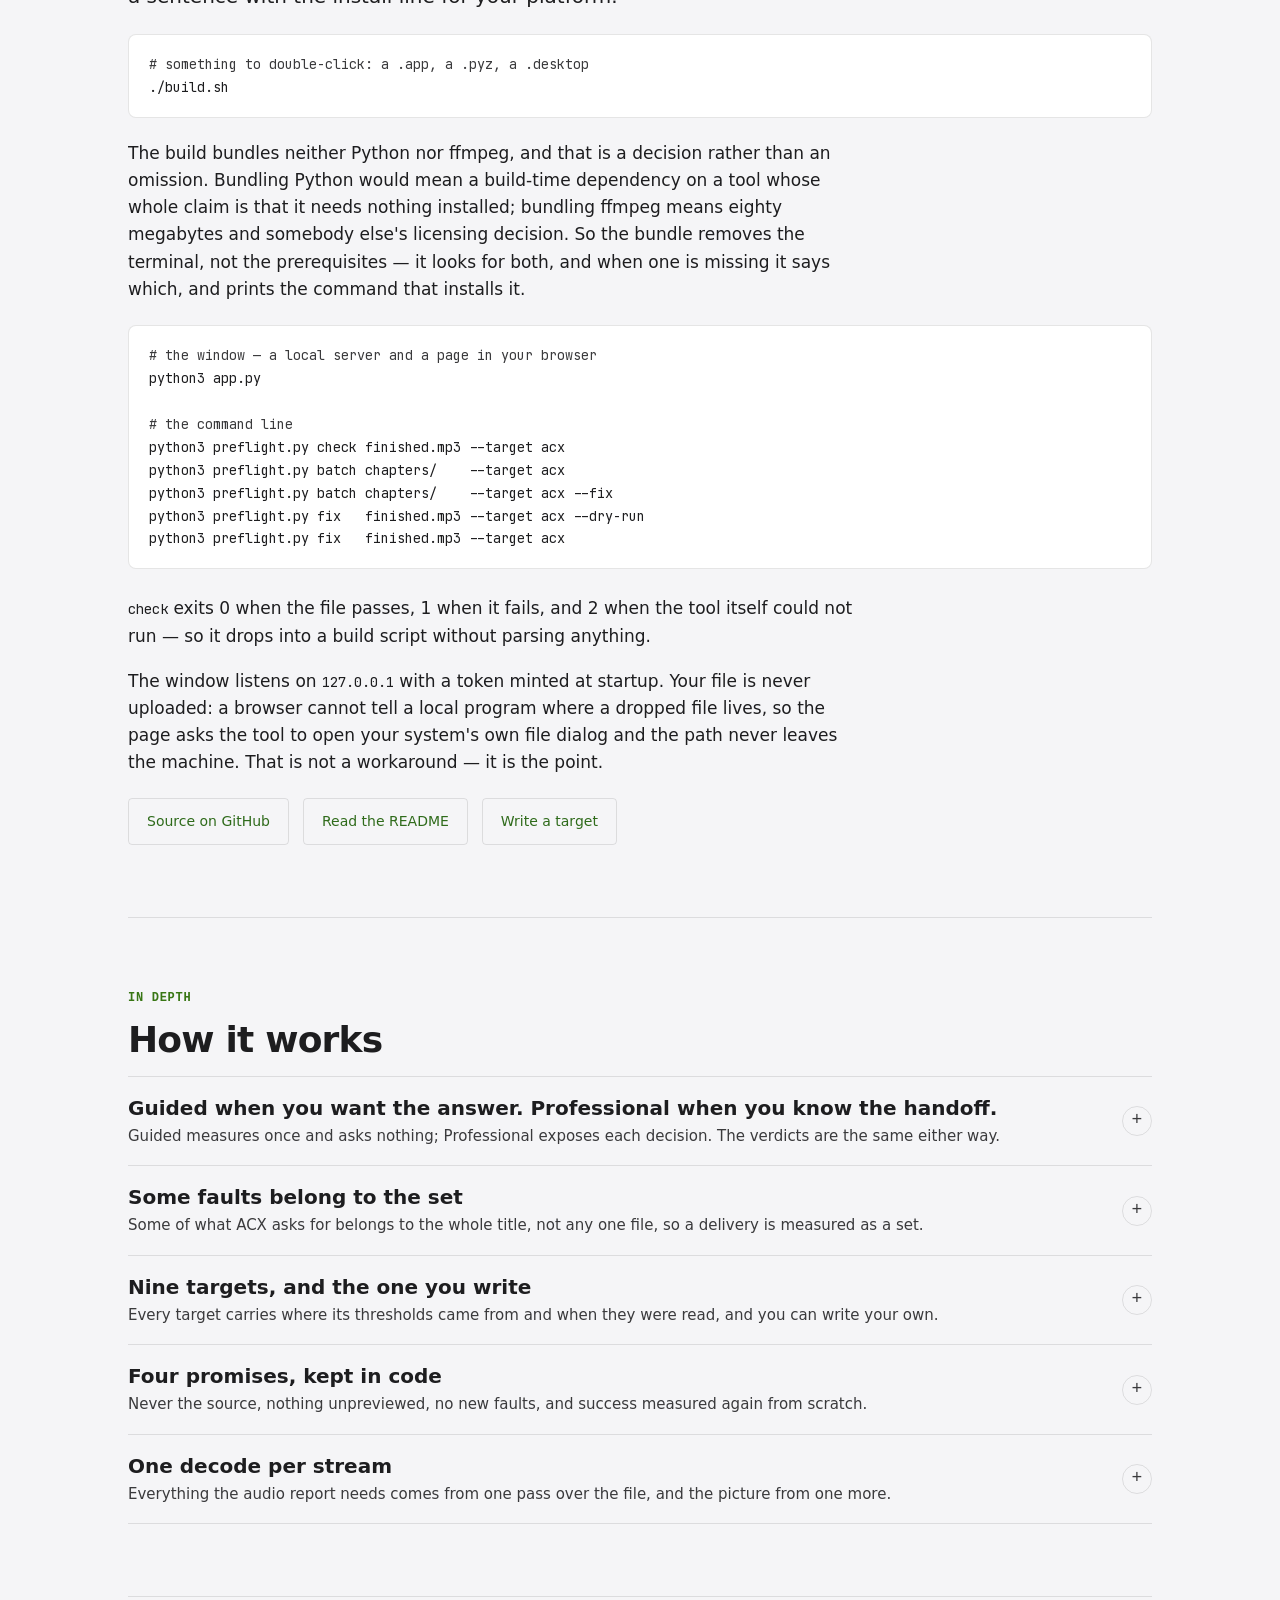
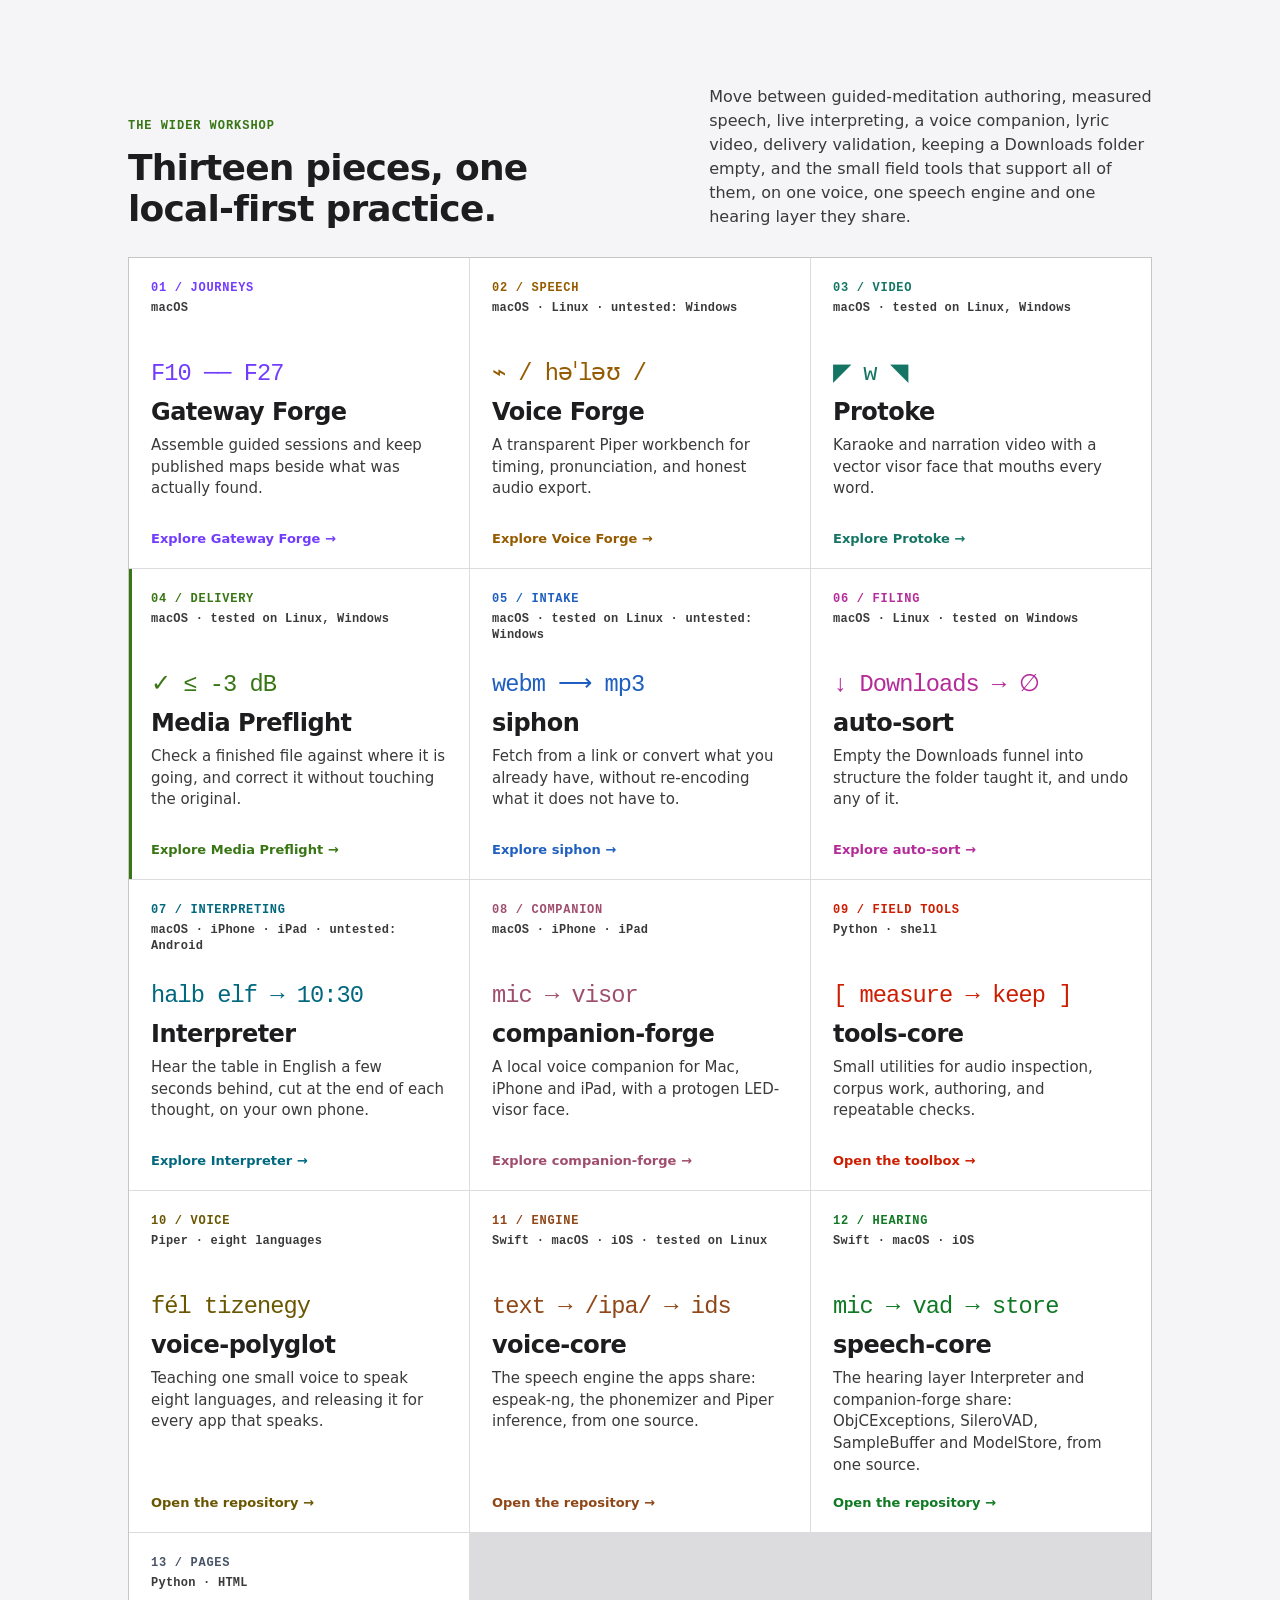
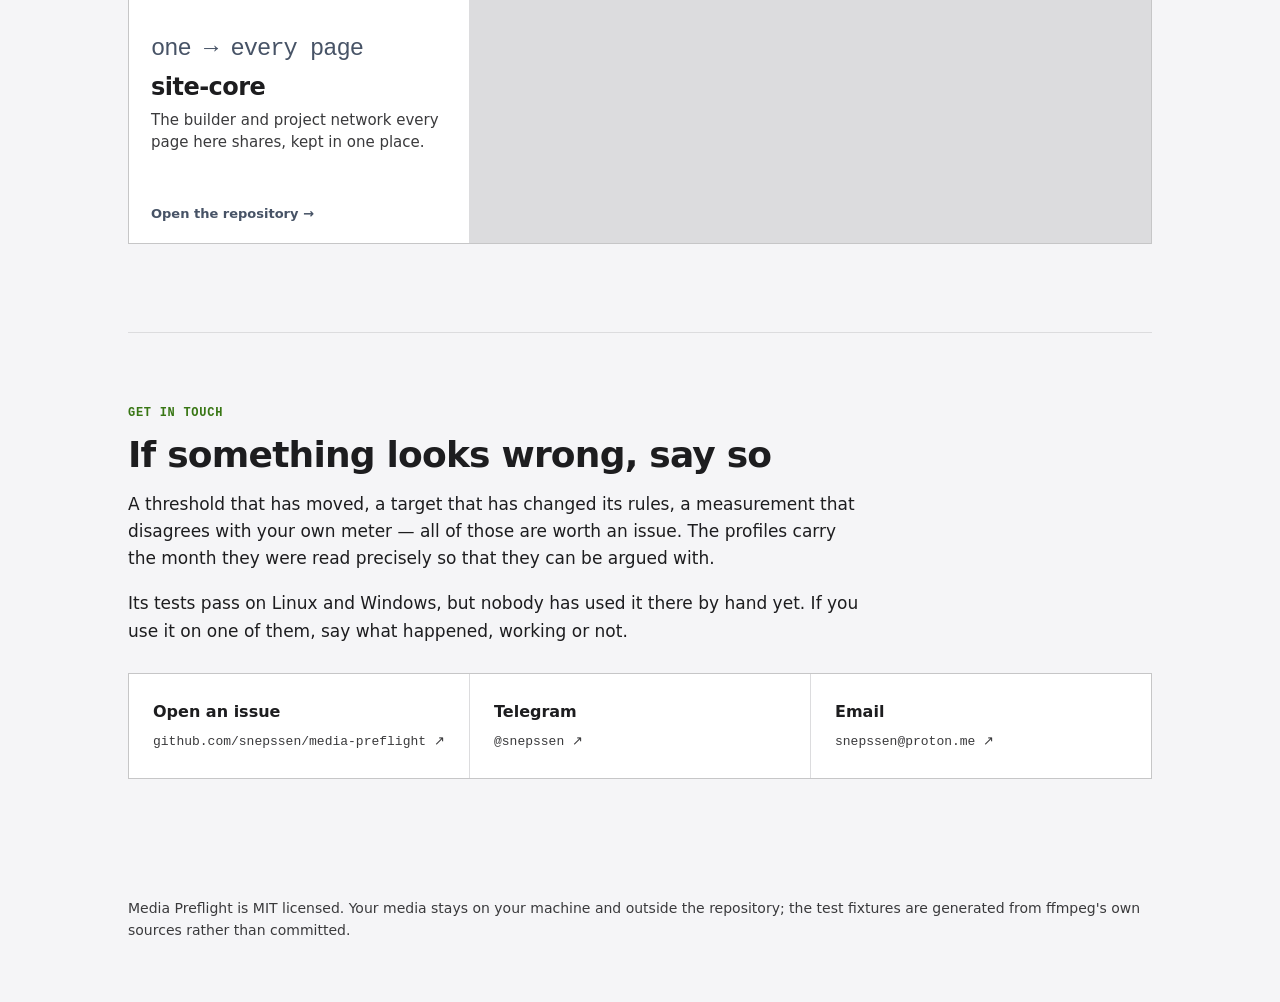
==== commit 7f0c8625: "Workshop pages: the paw on its own, the rosettes as a coat (from site-core)" ====
--- a/docs/index.html
+++ b/docs/index.html
@@ -23,66 +23,20 @@
 <body data-project="media-preflight">
 
 <span class="ecosystem-page-top" id="page-top" aria-hidden="true"></span>
-<span class="ecosystem-mark ecosystem-mark--piece" aria-hidden="true">
-        <svg class="ecosystem-mark__art" viewBox="-100 -100 200 200" focusable="false">
-          <defs>
-            <radialGradient id="piece-fur" cx="-22" cy="-30" r="150" gradientUnits="userSpaceOnUse">
-              <stop offset="0" stop-color="#8b8781"/>
-              <stop offset=".5" stop-color="#615e59"/>
-              <stop offset="1" stop-color="#33312e"/>
-            </radialGradient>
-            <filter id="piece-glow" x="-60%" y="-60%" width="220%" height="220%">
-              <feGaussianBlur stdDeviation="5" result="soft"/>
-              <feMerge><feMergeNode in="soft"/><feMergeNode in="SourceGraphic"/></feMerge>
-            </filter>
-            <filter id="piece-haze" x="-80%" y="-80%" width="260%" height="260%">
-              <feGaussianBlur stdDeviation="5"/>
-            </filter>
-            <clipPath id="piece-disc"><circle r="100"/></clipPath>
-          </defs>
-          <circle class="ecosystem-mark__fur" r="100" fill="url(#piece-fur)"/>
-          <g clip-path="url(#piece-disc)">
-            <g transform="translate(-56 -55) rotate(-20)"><ellipse class="ecosystem-mark__heart" rx="9.1" ry="7.2" filter="url(#piece-haze)"/><path class="ecosystem-mark__ring" stroke-width="5.9" d="M19.6,4.5L18.5,8.9L15.9,12.5L12.3,15.1L8.3,16.6L4.3,17.2"/><path class="ecosystem-mark__ring" stroke-width="5.8" d="M-1.5,17.5L-5.8,17.4L-10.3,16.4L-14.4,14.2L-17.6,10.5L-19.1,6.0"/><path class="ecosystem-mark__ring" stroke-width="5.9" d="M-17.7,-3.3L-16.1,-7.0L-14.2,-10.5L-11.9,-14.0L-8.9,-17.3L-5.0,-19.6"/><path class="ecosystem-mark__ring" stroke-width="7.0" d="M1.1,-20.4L5.6,-19.0L9.4,-16.3L12.3,-13.0L14.6,-9.5"/></g><g transform="translate(61 -47) rotate(25)"><ellipse class="ecosystem-mark__heart" rx="8.2" ry="6.5" filter="url(#piece-haze)"/><path class="ecosystem-mark__ring" stroke-width="6.7" d="M14.1,9.2L12.5,12.5L9.9,15.3L6.5,17.1L2.8,17.7L-0.9,17.1L-4.3,15.8L-7.2,14.0L-9.9,12.1L-12.5,10.1L-15.0,7.6"/><path class="ecosystem-mark__ring" stroke-width="7.8" d="M-17.8,2.7L-18.3,-1.5L-17.2,-5.6L-14.8,-9.0L-11.6,-11.5L-8.4,-13.3L-5.1,-14.9L-1.6,-16.2"/><path class="ecosystem-mark__ring" stroke-width="7.4" d="M4.4,-17.1L8.3,-16.2L11.7,-14.1L14.2,-10.9L15.4,-7.2L15.8,-3.4L15.7,0.1"/></g><g transform="translate(-60 54) rotate(14)"><ellipse class="ecosystem-mark__heart" rx="8.6" ry="6.8" filter="url(#piece-haze)"/><path class="ecosystem-mark__ring" stroke-width="7.1" d="M17.3,3.5L16.8,8.1L14.8,12.5L11.3,15.7L6.8,17.3"/><path class="ecosystem-mark__ring" stroke-width="6.5" d="M0.9,17.2L-2.7,16.4L-6.0,15.5L-9.4,14.3L-12.8,12.6L-15.9,10.1L-18.1,6.7"/><path class="ecosystem-mark__ring" stroke-width="5.6" d="M-19.2,0.8L-18.0,-3.7L-15.6,-7.5L-12.9,-10.6L-10.0,-13.3L-6.7,-16.0"/><path class="ecosystem-mark__ring" stroke-width="6.0" d="M-0.4,-18.9L4.0,-19.0L8.2,-17.5L11.5,-14.6L13.8,-11.0"/></g><g transform="translate(58 58) rotate(-30)"><ellipse class="ecosystem-mark__heart" rx="9.6" ry="7.6" filter="url(#piece-haze)"/><path class="ecosystem-mark__ring" stroke-width="8.5" d="M18.5,9.5L14.6,13.2L10.2,15.6L5.8,17.5L1.1,19.1"/><path class="ecosystem-mark__ring" stroke-width="6.8" d="M-7.3,19.7L-11.5,18.2L-15.1,15.3L-17.4,11.5L-18.6,7.3L-18.8,3.1L-18.4,-0.9"/><path class="ecosystem-mark__ring" stroke-width="7.7" d="M-17.3,-7.9L-15.7,-12.4L-13.0,-16.6L-8.9,-19.7L-4.0,-21.0L1.0,-20.4"/><path class="ecosystem-mark__ring" stroke-width="8.3" d="M9.1,-16.2L12.5,-13.6L15.7,-10.8L18.7,-7.3L20.8,-3.0L21.5,1.8L20.4,6.6"/></g>
-            <g class="ecosystem-mark__fine"><g transform="translate(4 -82) rotate(8)"><path class="ecosystem-mark__ring" stroke-width="3.9" d="M11.8,2.4L11.5,5.3L10.2,8.0L7.9,10.0L5.2,11.1L2.3,11.4L-0.4,11.1L-2.9,10.7L-5.5,10.0"/><path class="ecosystem-mark__ring" stroke-width="3.7" d="M-11.4,6.0L-12.5,3.2L-12.5,0.2L-11.6,-2.6L-10.1,-5.0L-8.5,-7.0L-6.7,-9.0L-4.7,-10.8"/><path class="ecosystem-mark__ring" stroke-width="5.1" d="M-1.2,-12.6L1.7,-12.8L4.5,-12.0L6.8,-10.3L8.5,-8.1L9.6,-5.8L10.5,-3.4L11.2,-1.0L11.7,1.6"/></g><g transform="translate(-87 1) rotate(70)"><path class="ecosystem-mark__ring" stroke-width="4.3" d="M9.8,4.2L9.2,6.5L7.9,8.6L6.1,10.2L3.7,11.1L1.3,11.2L-1.1,10.7L-3.2,9.8L-5.1,8.8"/><path class="ecosystem-mark__ring" stroke-width="4.8" d="M-9.8,5.2L-11.2,3.1L-11.9,0.5L-11.5,-2.2L-10.3,-4.5L-8.6,-6.4L-6.7,-7.8L-4.7,-9.0"/><path class="ecosystem-mark__ring" stroke-width="4.1" d="M-1.1,-10.7L1.3,-11.2L3.9,-11.1L6.3,-10.1L8.1,-8.3L9.3,-6.1L9.9,-3.7L10.1,-1.4L10.1,0.8L10.0,3.1"/></g><g transform="translate(89 7) rotate(-60)"><path class="ecosystem-mark__ring" stroke-width="4.7" d="M9.7,4.9L8.8,7.3L7.1,9.4L4.8,10.8L2.1,11.3L-0.5,10.9L-2.8,9.9L-4.9,8.8L-7.0,7.6L-8.9,6.1"/><path class="ecosystem-mark__ring" stroke-width="4.0" d="M-11.0,3.4L-11.8,1.0L-11.7,-1.5L-10.8,-3.8L-9.3,-5.7L-7.5,-7.2L-5.7,-8.4L-3.8,-9.5"/><path class="ecosystem-mark__ring" stroke-width="3.3" d="M1.3,-11.2L3.9,-11.1L6.4,-10.0L8.3,-8.1L9.4,-5.8L10.0,-3.4L10.1,-1.0L10.1,1.3L9.9,3.7"/></g><g transform="translate(-3 86) rotate(-10)"><path class="ecosystem-mark__ring" stroke-width="4.2" d="M13.3,4.4L11.9,7.2L9.6,9.3L6.9,10.7L4.2,11.4L1.5,11.9L-1.2,12.2L-4.0,12.2L-7.0,11.5L-9.7,10.0"/><path class="ecosystem-mark__ring" stroke-width="4.7" d="M-12.4,6.3L-12.9,3.3L-12.6,0.3L-11.9,-2.4L-10.9,-4.9L-9.8,-7.3L-8.4,-9.8L-6.3,-12.0"/><path class="ecosystem-mark__ring" stroke-width="4.1" d="M-2.4,-13.8L0.6,-13.9L3.3,-13.0L5.7,-11.4L7.6,-9.5L9.3,-7.6L10.8,-5.5L12.2,-3.3L13.3,-0.7L13.6,2.2L13.1,5.1"/></g><circle class="ecosystem-mark__spot" cx="-30" cy="-80" r="3.6"/><circle class="ecosystem-mark__spot" cx="34" cy="-78" r="3"/><circle class="ecosystem-mark__spot" cx="-84" cy="-30" r="3"/><circle class="ecosystem-mark__spot" cx="86" cy="-24" r="3.6"/><circle class="ecosystem-mark__spot" cx="-84" cy="32" r="3"/><circle class="ecosystem-mark__spot" cx="84" cy="34" r="3"/><circle class="ecosystem-mark__spot" cx="-28" cy="82" r="3.6"/><circle class="ecosystem-mark__spot" cx="30" cy="84" r="3"/><circle class="ecosystem-mark__spot" cx="-22" cy="-60" r="2.2"/><circle class="ecosystem-mark__spot" cx="24" cy="64" r="2.2"/></g>
-          </g>
-          <circle class="ecosystem-mark__rim" r="96.5"/>
-          <g class="ecosystem-mark__paw" filter="url(#piece-glow)" transform="translate(0 6) scale(.84)">
-            <path d="M0,8 C14,8 27,21 27,33 C27,43 18,47 10,45 C5,44 3,41 0,41 C-3,41 -5,44 -10,45 C-18,47 -27,43 -27,33 C-27,21 -14,8 0,8 Z"/>
-            <ellipse cx="-31" cy="-6" rx="8.5" ry="11" transform="rotate(-24 -31 -6)"/>
-            <ellipse cx="-11" cy="-23" rx="8.5" ry="12" transform="rotate(-8 -11 -23)"/>
-            <ellipse cx="11" cy="-23" rx="8.5" ry="12" transform="rotate(8 11 -23)"/>
-            <ellipse cx="31" cy="-6" rx="8.5" ry="11" transform="rotate(24 31 -6)"/>
-          </g>
-        </svg>
-      </span>
+<span class="ecosystem-coat" aria-hidden="true"></span>
 <nav class="ecosystem-rail" aria-label="Snepssen project network">
   <div class="ecosystem-progress" aria-hidden="true"><span></span></div>
   <div class="ecosystem-rail__inner">
     <a class="ecosystem-rail__home" href="#page-top">
       <span class="ecosystem-mark" aria-hidden="true">
-        <svg class="ecosystem-mark__art" viewBox="-100 -100 200 200" focusable="false">
+        <svg class="ecosystem-mark__art" viewBox="-50 -50 100 100" focusable="false">
           <defs>
-            <radialGradient id="rail-fur" cx="-22" cy="-30" r="150" gradientUnits="userSpaceOnUse">
-              <stop offset="0" stop-color="#8b8781"/>
-              <stop offset=".5" stop-color="#615e59"/>
-              <stop offset="1" stop-color="#33312e"/>
-            </radialGradient>
-            <filter id="rail-glow" x="-60%" y="-60%" width="220%" height="220%">
-              <feGaussianBlur stdDeviation="5" result="soft"/>
+            <filter id="ecosystem-glow" x="-60%" y="-60%" width="220%" height="220%">
+              <feGaussianBlur stdDeviation="4" result="soft"/>
               <feMerge><feMergeNode in="soft"/><feMergeNode in="SourceGraphic"/></feMerge>
             </filter>
-            <filter id="rail-haze" x="-80%" y="-80%" width="260%" height="260%">
-              <feGaussianBlur stdDeviation="5"/>
-            </filter>
-            <clipPath id="rail-disc"><circle r="100"/></clipPath>
           </defs>
-          <circle class="ecosystem-mark__fur" r="100" fill="url(#rail-fur)"/>
-          <g clip-path="url(#rail-disc)">
-            <g transform="translate(-56 -55) rotate(-20)"><ellipse class="ecosystem-mark__heart" rx="9.1" ry="7.2" filter="url(#rail-haze)"/><path class="ecosystem-mark__ring" stroke-width="5.9" d="M19.6,4.5L18.5,8.9L15.9,12.5L12.3,15.1L8.3,16.6L4.3,17.2"/><path class="ecosystem-mark__ring" stroke-width="5.8" d="M-1.5,17.5L-5.8,17.4L-10.3,16.4L-14.4,14.2L-17.6,10.5L-19.1,6.0"/><path class="ecosystem-mark__ring" stroke-width="5.9" d="M-17.7,-3.3L-16.1,-7.0L-14.2,-10.5L-11.9,-14.0L-8.9,-17.3L-5.0,-19.6"/><path class="ecosystem-mark__ring" stroke-width="7.0" d="M1.1,-20.4L5.6,-19.0L9.4,-16.3L12.3,-13.0L14.6,-9.5"/></g><g transform="translate(61 -47) rotate(25)"><ellipse class="ecosystem-mark__heart" rx="8.2" ry="6.5" filter="url(#rail-haze)"/><path class="ecosystem-mark__ring" stroke-width="6.7" d="M14.1,9.2L12.5,12.5L9.9,15.3L6.5,17.1L2.8,17.7L-0.9,17.1L-4.3,15.8L-7.2,14.0L-9.9,12.1L-12.5,10.1L-15.0,7.6"/><path class="ecosystem-mark__ring" stroke-width="7.8" d="M-17.8,2.7L-18.3,-1.5L-17.2,-5.6L-14.8,-9.0L-11.6,-11.5L-8.4,-13.3L-5.1,-14.9L-1.6,-16.2"/><path class="ecosystem-mark__ring" stroke-width="7.4" d="M4.4,-17.1L8.3,-16.2L11.7,-14.1L14.2,-10.9L15.4,-7.2L15.8,-3.4L15.7,0.1"/></g><g transform="translate(-60 54) rotate(14)"><ellipse class="ecosystem-mark__heart" rx="8.6" ry="6.8" filter="url(#rail-haze)"/><path class="ecosystem-mark__ring" stroke-width="7.1" d="M17.3,3.5L16.8,8.1L14.8,12.5L11.3,15.7L6.8,17.3"/><path class="ecosystem-mark__ring" stroke-width="6.5" d="M0.9,17.2L-2.7,16.4L-6.0,15.5L-9.4,14.3L-12.8,12.6L-15.9,10.1L-18.1,6.7"/><path class="ecosystem-mark__ring" stroke-width="5.6" d="M-19.2,0.8L-18.0,-3.7L-15.6,-7.5L-12.9,-10.6L-10.0,-13.3L-6.7,-16.0"/><path class="ecosystem-mark__ring" stroke-width="6.0" d="M-0.4,-18.9L4.0,-19.0L8.2,-17.5L11.5,-14.6L13.8,-11.0"/></g><g transform="translate(58 58) rotate(-30)"><ellipse class="ecosystem-mark__heart" rx="9.6" ry="7.6" filter="url(#rail-haze)"/><path class="ecosystem-mark__ring" stroke-width="8.5" d="M18.5,9.5L14.6,13.2L10.2,15.6L5.8,17.5L1.1,19.1"/><path class="ecosystem-mark__ring" stroke-width="6.8" d="M-7.3,19.7L-11.5,18.2L-15.1,15.3L-17.4,11.5L-18.6,7.3L-18.8,3.1L-18.4,-0.9"/><path class="ecosystem-mark__ring" stroke-width="7.7" d="M-17.3,-7.9L-15.7,-12.4L-13.0,-16.6L-8.9,-19.7L-4.0,-21.0L1.0,-20.4"/><path class="ecosystem-mark__ring" stroke-width="8.3" d="M9.1,-16.2L12.5,-13.6L15.7,-10.8L18.7,-7.3L20.8,-3.0L21.5,1.8L20.4,6.6"/></g>
-            <g class="ecosystem-mark__fine"><g transform="translate(4 -82) rotate(8)"><path class="ecosystem-mark__ring" stroke-width="3.9" d="M11.8,2.4L11.5,5.3L10.2,8.0L7.9,10.0L5.2,11.1L2.3,11.4L-0.4,11.1L-2.9,10.7L-5.5,10.0"/><path class="ecosystem-mark__ring" stroke-width="3.7" d="M-11.4,6.0L-12.5,3.2L-12.5,0.2L-11.6,-2.6L-10.1,-5.0L-8.5,-7.0L-6.7,-9.0L-4.7,-10.8"/><path class="ecosystem-mark__ring" stroke-width="5.1" d="M-1.2,-12.6L1.7,-12.8L4.5,-12.0L6.8,-10.3L8.5,-8.1L9.6,-5.8L10.5,-3.4L11.2,-1.0L11.7,1.6"/></g><g transform="translate(-87 1) rotate(70)"><path class="ecosystem-mark__ring" stroke-width="4.3" d="M9.8,4.2L9.2,6.5L7.9,8.6L6.1,10.2L3.7,11.1L1.3,11.2L-1.1,10.7L-3.2,9.8L-5.1,8.8"/><path class="ecosystem-mark__ring" stroke-width="4.8" d="M-9.8,5.2L-11.2,3.1L-11.9,0.5L-11.5,-2.2L-10.3,-4.5L-8.6,-6.4L-6.7,-7.8L-4.7,-9.0"/><path class="ecosystem-mark__ring" stroke-width="4.1" d="M-1.1,-10.7L1.3,-11.2L3.9,-11.1L6.3,-10.1L8.1,-8.3L9.3,-6.1L9.9,-3.7L10.1,-1.4L10.1,0.8L10.0,3.1"/></g><g transform="translate(89 7) rotate(-60)"><path class="ecosystem-mark__ring" stroke-width="4.7" d="M9.7,4.9L8.8,7.3L7.1,9.4L4.8,10.8L2.1,11.3L-0.5,10.9L-2.8,9.9L-4.9,8.8L-7.0,7.6L-8.9,6.1"/><path class="ecosystem-mark__ring" stroke-width="4.0" d="M-11.0,3.4L-11.8,1.0L-11.7,-1.5L-10.8,-3.8L-9.3,-5.7L-7.5,-7.2L-5.7,-8.4L-3.8,-9.5"/><path class="ecosystem-mark__ring" stroke-width="3.3" d="M1.3,-11.2L3.9,-11.1L6.4,-10.0L8.3,-8.1L9.4,-5.8L10.0,-3.4L10.1,-1.0L10.1,1.3L9.9,3.7"/></g><g transform="translate(-3 86) rotate(-10)"><path class="ecosystem-mark__ring" stroke-width="4.2" d="M13.3,4.4L11.9,7.2L9.6,9.3L6.9,10.7L4.2,11.4L1.5,11.9L-1.2,12.2L-4.0,12.2L-7.0,11.5L-9.7,10.0"/><path class="ecosystem-mark__ring" stroke-width="4.7" d="M-12.4,6.3L-12.9,3.3L-12.6,0.3L-11.9,-2.4L-10.9,-4.9L-9.8,-7.3L-8.4,-9.8L-6.3,-12.0"/><path class="ecosystem-mark__ring" stroke-width="4.1" d="M-2.4,-13.8L0.6,-13.9L3.3,-13.0L5.7,-11.4L7.6,-9.5L9.3,-7.6L10.8,-5.5L12.2,-3.3L13.3,-0.7L13.6,2.2L13.1,5.1"/></g><circle class="ecosystem-mark__spot" cx="-30" cy="-80" r="3.6"/><circle class="ecosystem-mark__spot" cx="34" cy="-78" r="3"/><circle class="ecosystem-mark__spot" cx="-84" cy="-30" r="3"/><circle class="ecosystem-mark__spot" cx="86" cy="-24" r="3.6"/><circle class="ecosystem-mark__spot" cx="-84" cy="32" r="3"/><circle class="ecosystem-mark__spot" cx="84" cy="34" r="3"/><circle class="ecosystem-mark__spot" cx="-28" cy="82" r="3.6"/><circle class="ecosystem-mark__spot" cx="30" cy="84" r="3"/><circle class="ecosystem-mark__spot" cx="-22" cy="-60" r="2.2"/><circle class="ecosystem-mark__spot" cx="24" cy="64" r="2.2"/></g>
-          </g>
-          <circle class="ecosystem-mark__rim" r="96.5"/>
-          <g class="ecosystem-mark__paw" filter="url(#rail-glow)" transform="translate(0 6) scale(.84)">
+          <g class="ecosystem-mark__paw" filter="url(#ecosystem-glow)" transform="translate(0 -3)">
             <path d="M0,8 C14,8 27,21 27,33 C27,43 18,47 10,45 C5,44 3,41 0,41 C-3,41 -5,44 -10,45 C-18,47 -27,43 -27,33 C-27,21 -14,8 0,8 Z"/>
             <ellipse cx="-31" cy="-6" rx="8.5" ry="11" transform="rotate(-24 -31 -6)"/>
             <ellipse cx="-11" cy="-23" rx="8.5" ry="12" transform="rotate(-8 -11 -23)"/>
--- a/docs/ecosystem.css
+++ b/docs/ecosystem.css
@@ -64,6 +64,7 @@
    text, eyebrows and card glyphs. */
 @media (prefers-color-scheme: light) {
   :root:not([data-theme="dark"]) {
+    --eco-coat: 0.06;
     color-scheme: light;
     --eco-gateway: #723cff;
     --eco-voice: #955b00;
@@ -101,6 +102,7 @@
   }
 }
 :root[data-theme="light"] {
+  --eco-coat: 0.06;
   color-scheme: light;
   --eco-gateway: #723cff;
   --eco-voice: #955b00;
@@ -482,60 +484,39 @@
 }
 
 /* ---------------------------------------------------------- the snow leopard */
-/* The paw, the rim and the rosettes' hearts glow in --eco-glow: the page's own
-   accent on a project page, and on the hub an ease through every accent. */
+/* The paw in the bar glows in --eco-glow: the page's own accent on a project
+   page, and on the hub an ease through every accent. */
 .ecosystem-mark {
   position: relative;
   display: block;
   flex: 0 0 auto;
-  width: 32px;
-  height: 32px;
-  border-radius: 50%;
-  box-shadow: 0 0 0 1px rgba(255, 255, 255, 0.08), 0 0 14px -4px var(--eco-glow);
+  width: 30px;
+  height: 30px;
 }
 .ecosystem-mark__art { display: block; width: 100%; height: 100%; overflow: visible; }
-.ecosystem-mark__ring {
-  fill: none;
-  stroke: #1b1a18;
-  stroke-opacity: 0.9;
-  stroke-linecap: round;
-  stroke-linejoin: round;
-}
-.ecosystem-mark__spot { fill: #1b1a18; opacity: 0.85; }
-.ecosystem-mark__heart { fill: var(--eco-glow); opacity: 0.3; }
-.ecosystem-mark__rim { fill: none; stroke: var(--eco-glow); stroke-width: 2; opacity: 0.5; }
 .ecosystem-mark__paw { fill: var(--eco-glow); animation: ecosystem-breathe 7s ease-in-out infinite; }
-/* At 32px the fine spots are noise and the paw wants a little more room. */
-.ecosystem-mark:not(.ecosystem-mark--piece) .ecosystem-mark__fine { display: none; }
-.ecosystem-mark:not(.ecosystem-mark--piece) .ecosystem-mark__paw { transform: translate(0, 6px) scale(1.02); }
-@keyframes ecosystem-breathe { 0%, 100% { opacity: 0.82; } 50% { opacity: 1; } }
+@keyframes ecosystem-breathe { 0%, 100% { opacity: 0.8; } 50% { opacity: 1; } }
 @media (prefers-reduced-motion: reduce) { .ecosystem-mark__paw { animation: none; } }
-.ecosystem-mark--piece {
+
+/* The coat: a few dark rosettes on the page itself, near the top, fading out
+   before the reading starts. Tone on tone, so it is felt more than seen. */
+.ecosystem-coat {
   position: absolute;
   z-index: -1;
-  top: calc(var(--eco-bar) + 48px);
-  right: max(28px, calc((100% - var(--eco-frame)) / 2));
-  width: 196px;
-  height: 196px;
+  top: 0;
+  left: 0;
+  right: 0;
+  height: 620px;
   pointer-events: none;
-  box-shadow: 0 0 0 1px rgba(255, 255, 255, 0.06), 0 18px 40px rgba(0, 0, 0, 0.18),
-              0 0 60px -18px var(--eco-glow);
+  opacity: var(--eco-coat, 0.5);
+  background: url("data:image/svg+xml,%3Csvg xmlns='http://www.w3.org/2000/svg' width='360' height='300' viewBox='0 0 360 300'%3E%3Cg fill='none' stroke='%23000' stroke-linecap='round' stroke-linejoin='round'%3E%3Cg transform='translate%2862 58%29 rotate%28-20%29'%3E%3Cpath stroke-width='7.3' d='M19.5 6.4L17.3 10.5L14.8 14.5L11.7 18.4L7.6 21.6L2.6 23.5'/%3E%3Cpath stroke-width='8.8' d='M-7.8 21.5L-11.7 18.3L-14.7 14.6L-17.1 10.8L-19.3 6.8L-21.2 2.5'/%3E%3Cpath stroke-width='6.9' d='M-21.4 -10.3L-18.6 -14.5L-14.7 -17.5L-10.3 -19.2L-5.8 -20.0L-1.4 -20.2L2.8 -20.2'/%3E%3Cpath stroke-width='6.9' d='M11.9 -18.8L17.0 -16.1L20.7 -11.6L22.4 -6.0L22.1 -0.3'/%3E%3C/g%3E%3Cg transform='translate%28196 40%29 rotate%2825%29'%3E%3Cpath stroke-width='7.3' d='M16.1 10.2L13.7 13.8L10.1 16.3L6.0 17.4L1.9 17.3L-1.9 16.6L-5.5 15.6L-9.1 14.4L-12.7 12.7L-15.9 10.0'/%3E%3Cpath stroke-width='5.9' d='M-19.2 1.2L-18.3 -2.8L-16.5 -6.4L-14.1 -9.3L-11.5 -11.9L-8.9 -14.3L-5.8 -16.6L-2.2 -18.4L1.8 -19.1'/%3E%3Cpath stroke-width='6.9' d='M7.3 -17.9L11.1 -15.1L13.7 -11.2L15.2 -7.2L16.3 -3.2L17.1 0.9'/%3E%3C/g%3E%3Cg transform='translate%28300 96%29 rotate%28-35%29'%3E%3Cpath stroke-width='9.1' d='M22.3 0.9L20.4 5.8L17.5 9.9L14.2 13.2L10.7 16.2L6.9 19.0'/%3E%3Cpath stroke-width='8.5' d='M0.2 21.9L-5.3 22.0L-10.5 19.9L-14.4 16.1L-16.9 11.4L-18.3 6.6'/%3E%3Cpath stroke-width='8.5' d='M-19.6 -0.1L-20.0 -5.1L-19.2 -10.3L-16.7 -15.2L-12.5 -18.8L-7.3 -20.5'/%3E%3Cpath stroke-width='7.2' d='M-1.1 -20.3L3.5 -19.2L7.9 -17.7L12.3 -15.9L16.6 -13.2L20.2 -9.4'/%3E%3C/g%3E%3Cg transform='translate%28118 150%29 rotate%2810%29'%3E%3Cpath stroke-width='6.6' d='M15.5 13.0L11.6 15.5L7.3 16.8L3.2 17.3L-0.9 17.5'/%3E%3Cpath stroke-width='8.0' d='M-11.8 15.8L-16.3 12.4L-18.9 7.4L-19.1 1.8'/%3E%3Cpath stroke-width='8.3' d='M-15.7 -7.6L-13.6 -11.5L-10.8 -15.4L-7.0 -18.6L-2.2 -20.4'/%3E%3Cpath stroke-width='8.6' d='M7.5 -17.9L11.0 -14.6L13.7 -10.9L16.1 -7.2L18.2 -3.1'/%3E%3C/g%3E%3Cg transform='translate%28236 182%29 rotate%2840%29'%3E%3Cpath stroke-width='8.4' d='M18.6 12.5L15.9 17.5L11.7 21.7L6.3 24.0L0.4 24.0L-5.1 22.2L-9.7 19.3'/%3E%3Cpath stroke-width='9.2' d='M-14.4 15.5L-18.0 12.2L-21.3 8.2L-23.8 3.3L-24.7 -2.3'/%3E%3Cpath stroke-width='7.9' d='M-22.0 -10.3L-18.4 -14.3L-14.0 -17.1L-9.6 -19.0L-5.2 -20.6L-0.5 -21.9L4.5 -22.6'/%3E%3Cpath stroke-width='8.1' d='M17.1 -17.9L20.3 -13.2L21.7 -7.8L21.7 -2.5L21.1 2.5'/%3E%3C/g%3E%3Cg transform='translate%2852 238%29 rotate%28-50%29'%3E%3Cpath stroke-width='5.3' d='M13.5 10.7L11.2 14.1L7.9 16.6L3.9 17.7L-0.1 17.3L-3.8 16.0L-7.0 14.1'/%3E%3Cpath stroke-width='5.6' d='M-13.6 9.1L-16.0 6.3L-17.8 2.8L-18.3 -1.1L-17.5 -4.9L-15.4 -8.3L-12.6 -10.8L-9.6 -12.7L-6.5 -14.2L-3.4 -15.6'/%3E%3Cpath stroke-width='6.3' d='M1.8 -17.0L5.6 -16.9L9.4 -15.7L12.5 -13.2L14.6 -9.9L15.6 -6.1L15.8 -2.5L15.6 1.0L15.2 4.4'/%3E%3C/g%3E%3Cg transform='translate%28318 250%29 rotate%2815%29'%3E%3Cpath stroke-width='5.9' d='M15.0 2.0L13.8 5.1L12.4 8.1L10.7 11.1L8.4 13.9L5.4 16.1L1.7 17.2'/%3E%3Cpath stroke-width='5.5' d='M-6.4 14.7L-9.2 12.1L-11.4 9.3L-13.4 6.5L-15.2 3.3L-16.4 -0.4L-16.5 -4.4'/%3E%3Cpath stroke-width='6.9' d='M-14.3 -9.4L-11.4 -11.9L-8.0 -13.5L-4.5 -14.3L-1.2 -14.7L2.2 -14.9L5.8 -14.7L9.4 -13.7L12.7 -11.6L15.0 -8.5'/%3E%3C/g%3E%3Cg transform='translate%28170 262%29 rotate%28-5%29'%3E%3Cpath stroke-width='5.6' d='M14.6 3.2L13.1 6.0L11.0 8.3L8.5 10.0L6.1 11.4L3.5 12.6L0.8 13.6L-2.3 14.2L-5.5 13.9L-8.5 12.5'/%3E%3Cpath stroke-width='6.4' d='M-12.6 5.6L-12.9 2.6L-12.9 -0.3L-12.7 -3.2L-12.2 -6.1L-11.1 -9.1L-9.2 -11.8'/%3E%3Cpath stroke-width='4.8' d='M-4.7 -14.2L-1.1 -14.4L2.1 -13.5L5.0 -12.0L7.6 -10.4L10.1 -8.6L12.5 -6.3'/%3E%3C/g%3E%3C/g%3E%3Cg fill='%23000'%3E%3Ccircle cx='130' cy='70' r='3.2'/%3E%3Ccircle cx='262' cy='128' r='2.6'/%3E%3Ccircle cx='30' cy='140' r='2.8'/%3E%3Ccircle cx='186' cy='112' r='2.2'/%3E%3Ccircle cx='90' cy='284' r='2.6'/%3E%3Ccircle cx='280' cy='30' r='2.4'/%3E%3Ccircle cx='338' cy='178' r='2.8'/%3E%3Ccircle cx='210' cy='232' r='2.2'/%3E%3C/g%3E%3C/svg%3E") 0 0 / 360px 300px repeat;
+  -webkit-mask-image: linear-gradient(to bottom, #000 0, rgba(0, 0, 0, 0.6) 45%, transparent 100%);
+  mask-image: linear-gradient(to bottom, #000 0, rgba(0, 0, 0, 0.6) 45%, transparent 100%);
 }
 
 header.mast, header#top {
   border-bottom: 0;
   padding: 36px 0 8px;
-}
-@media (min-width: 900px) {
-  /* header#top, with the id: the rule above names the id, and an id beats
-     any number of classes, so the room for the mark never applied before. */
-  body:not([data-project="tools-core"]) header#top.mast {
-    min-height: 260px;
-    padding-right: 244px;
-    display: flex;
-    flex-direction: column;
-    justify-content: center;
-  }
 }
 
 /* ------------------------------------------------------------- the folds */
@@ -725,17 +706,10 @@
 
 /* ------------------------------------------------- tools-core, same system */
 body[data-project="tools-core"]::before { content: none; display: none; }
-body[data-project="tools-core"] .ecosystem-mark--piece {
-  top: calc(var(--eco-bar) + 28px);
-  right: 50%;
-  width: 148px;
-  height: 148px;
-  transform: translateX(50%);
-}
 /* header#top sets padding with an id, which beats a class. Repeat the id. */
 body[data-project="tools-core"] header#top.hero {
   min-height: 0;
-  padding: 208px 0 56px;
+  padding: 72px 0 56px;
   border-bottom: 1px solid var(--line);
 }
 body[data-project="tools-core"] .hero-grid {
@@ -850,7 +824,6 @@
 }
 
 @media (max-width: 900px) {
-  .ecosystem-mark--piece { display: none; }
   body[data-project="tools-core"] header#top.hero { padding: 28px 0 40px; }
   .ecosystem-more__head,
   body[data-project="tools-core"] .hero-grid,
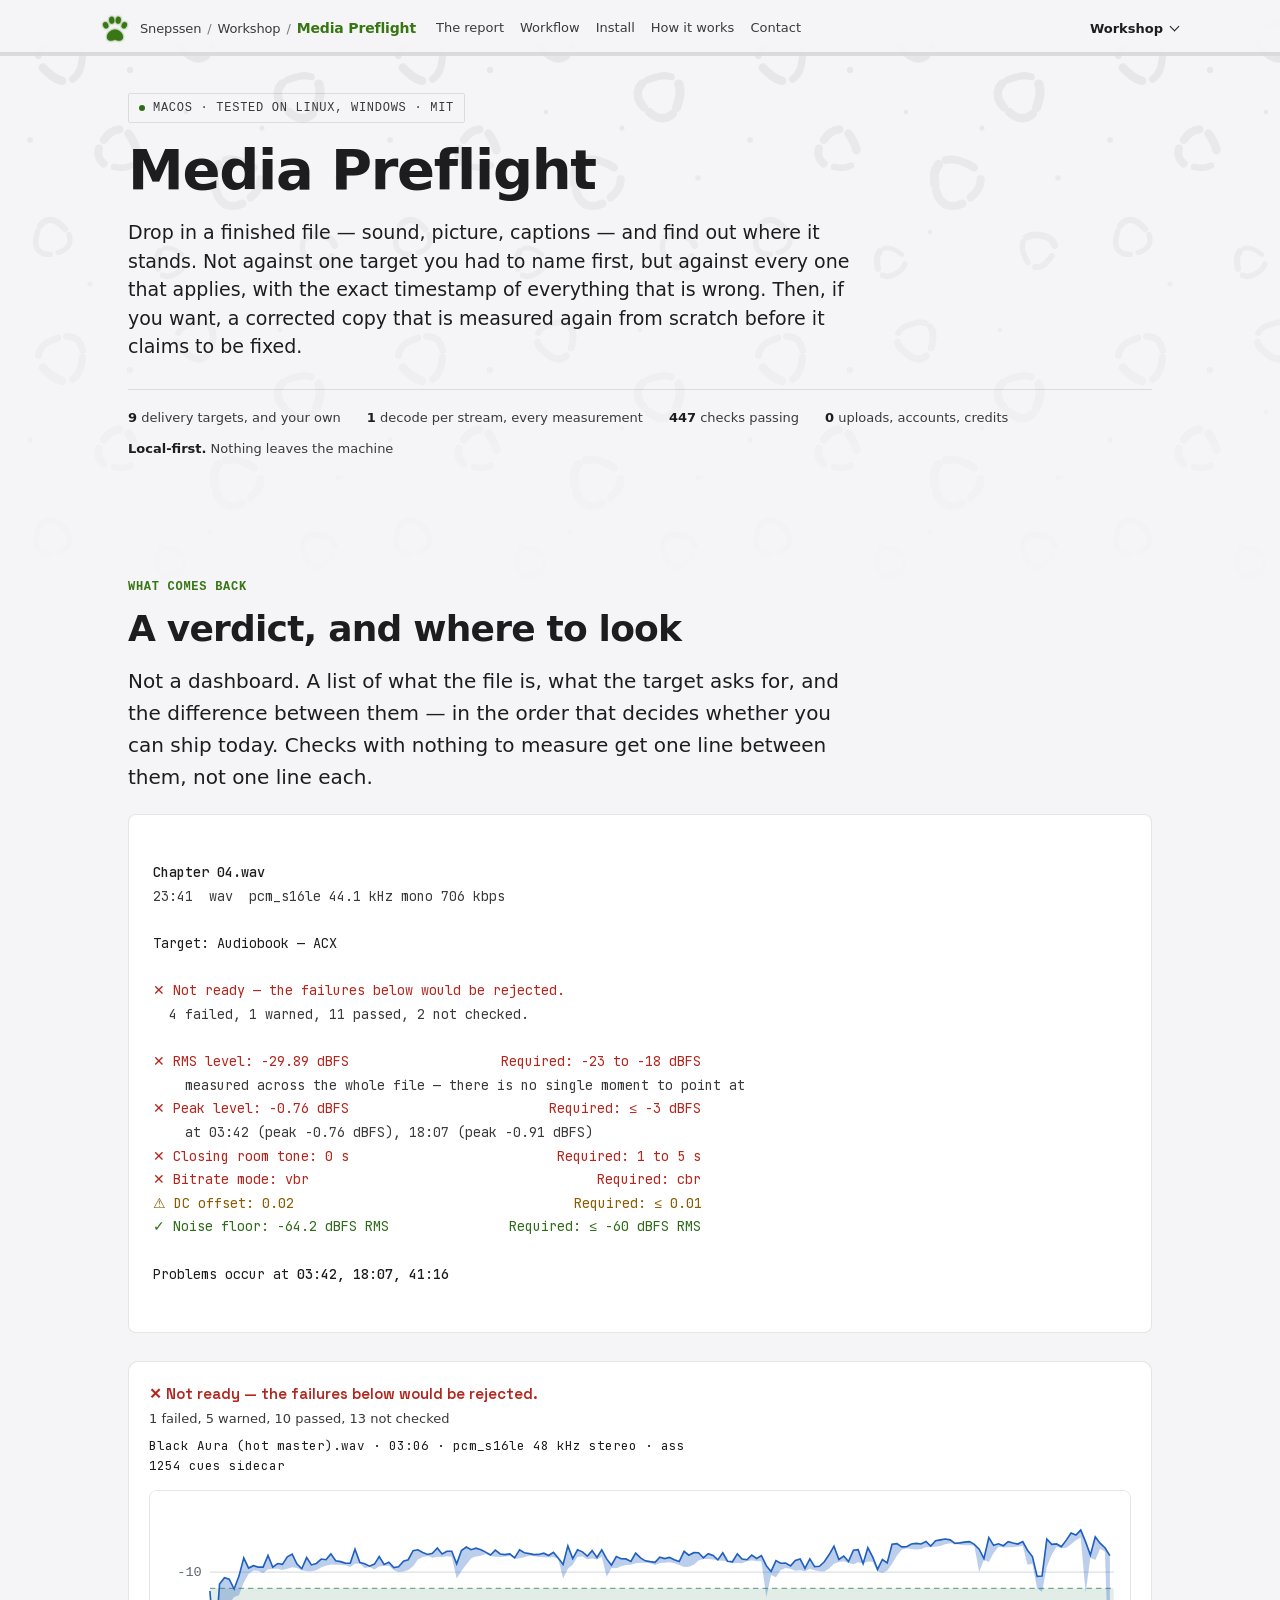
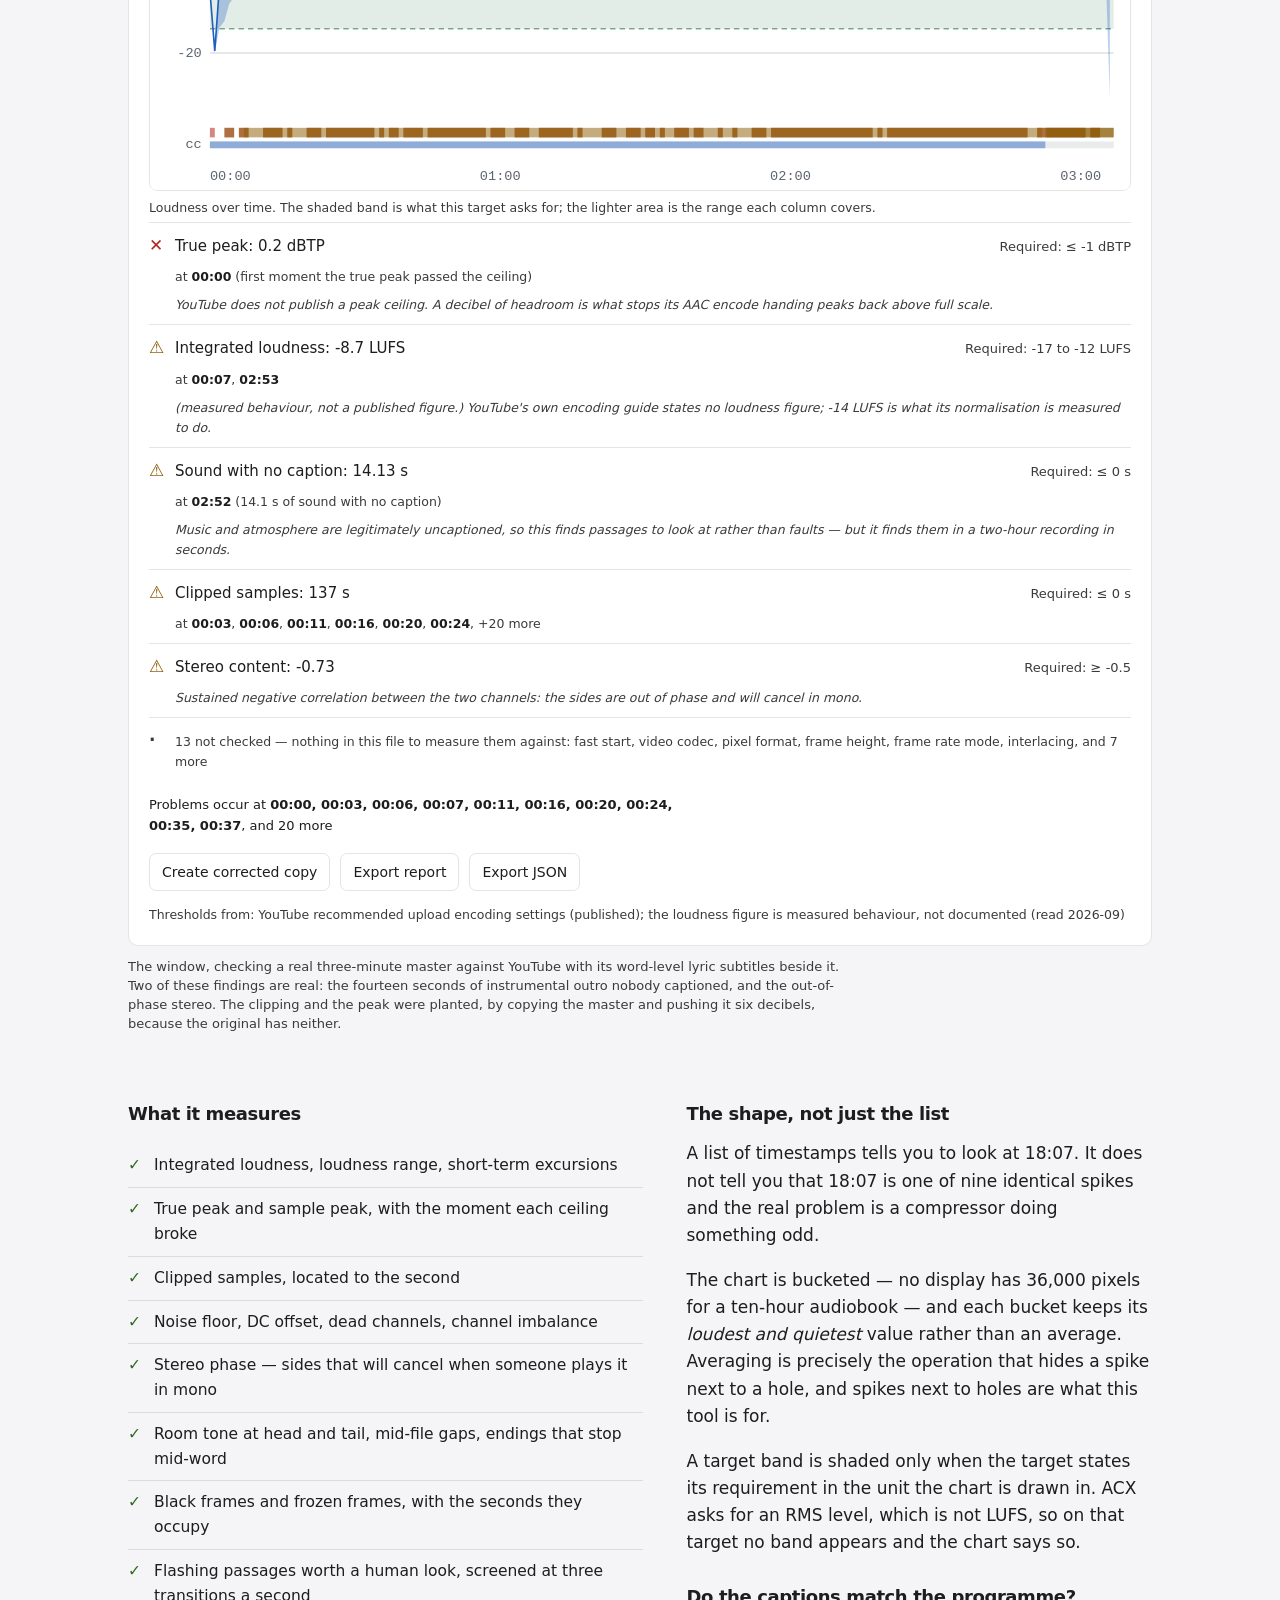
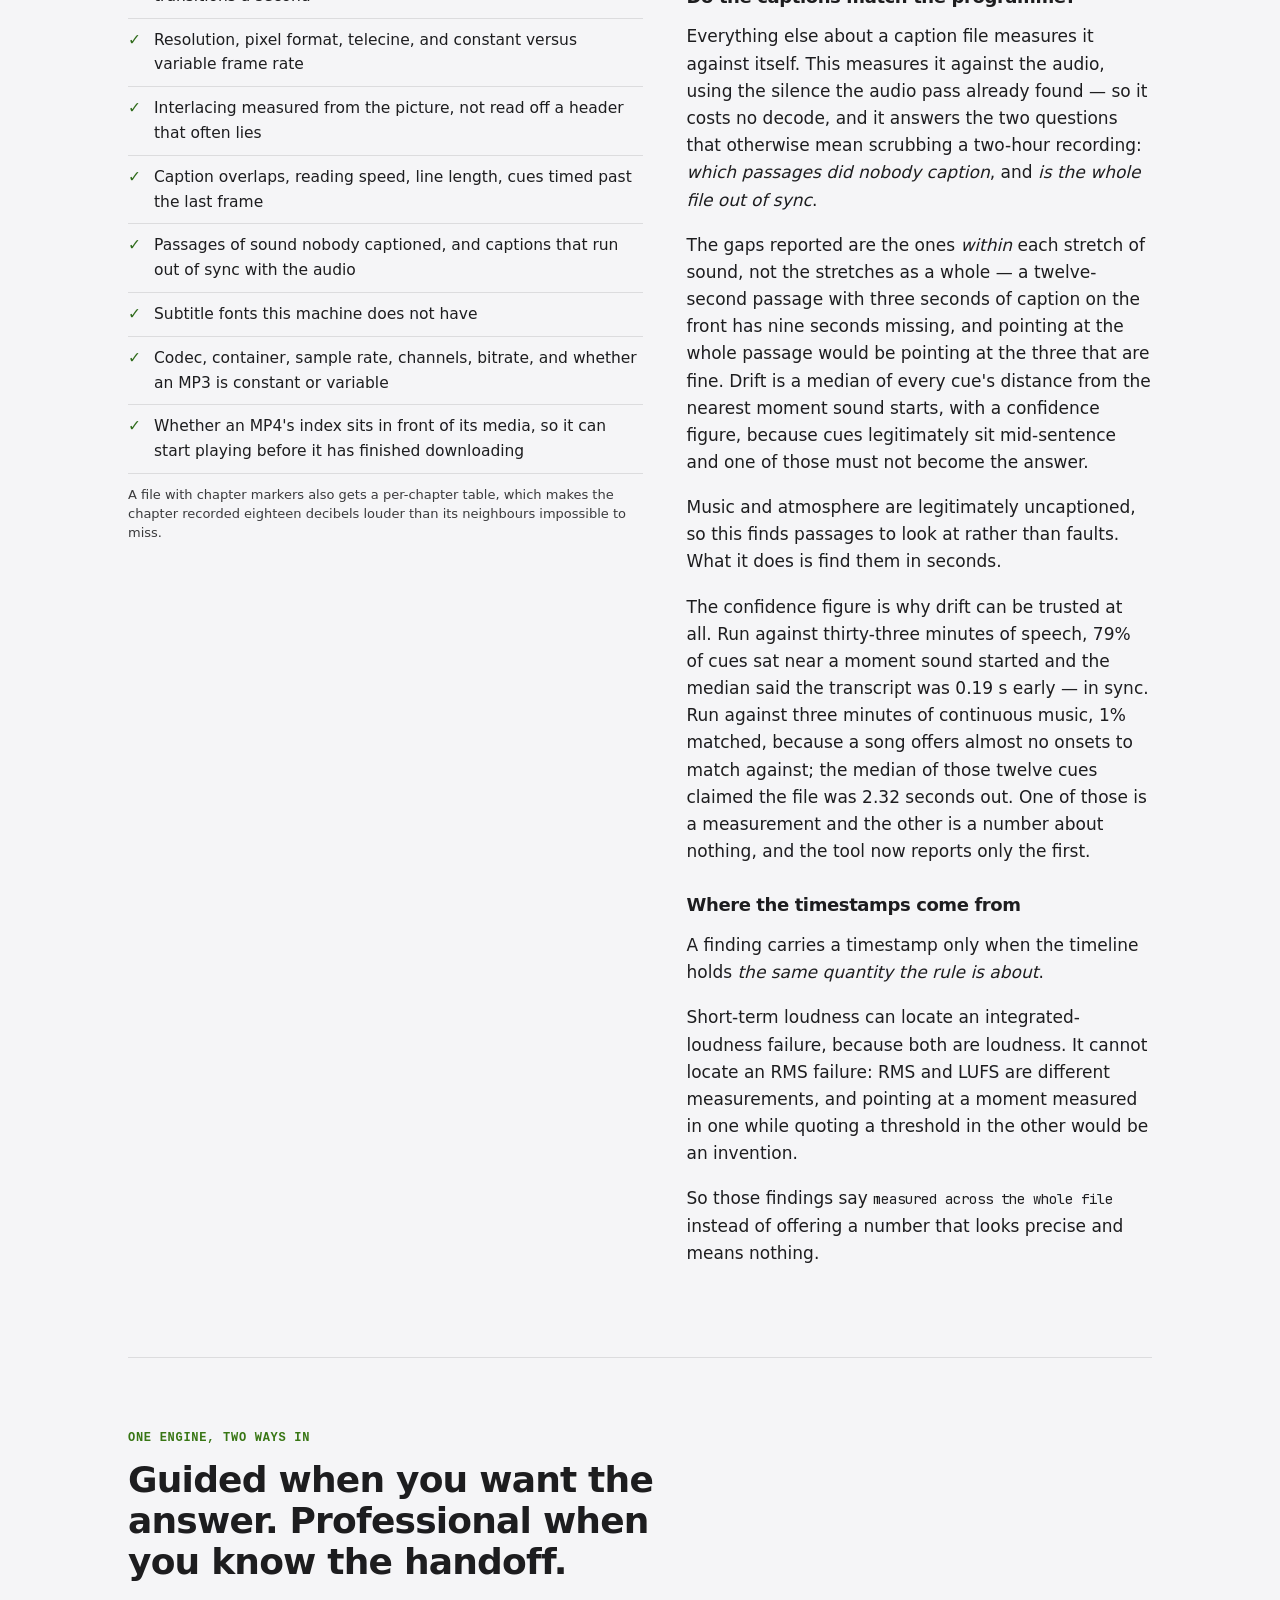
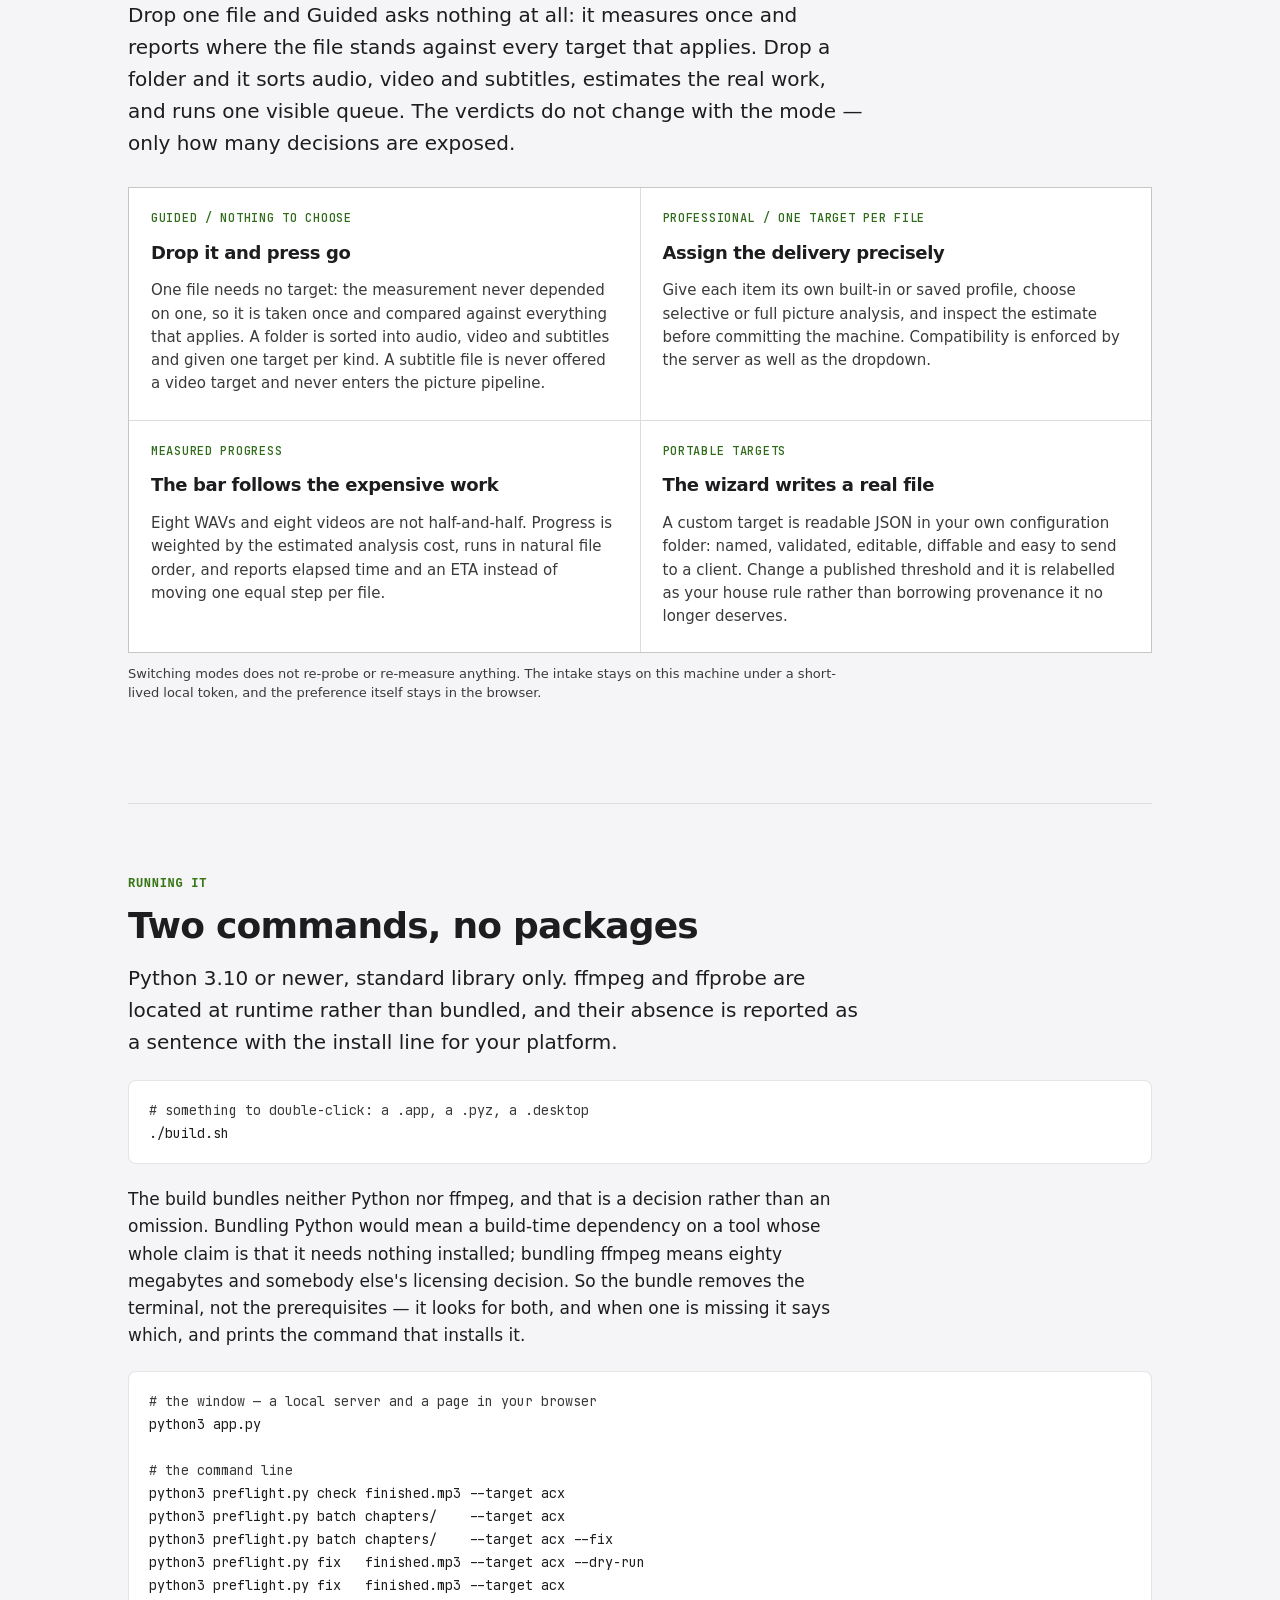
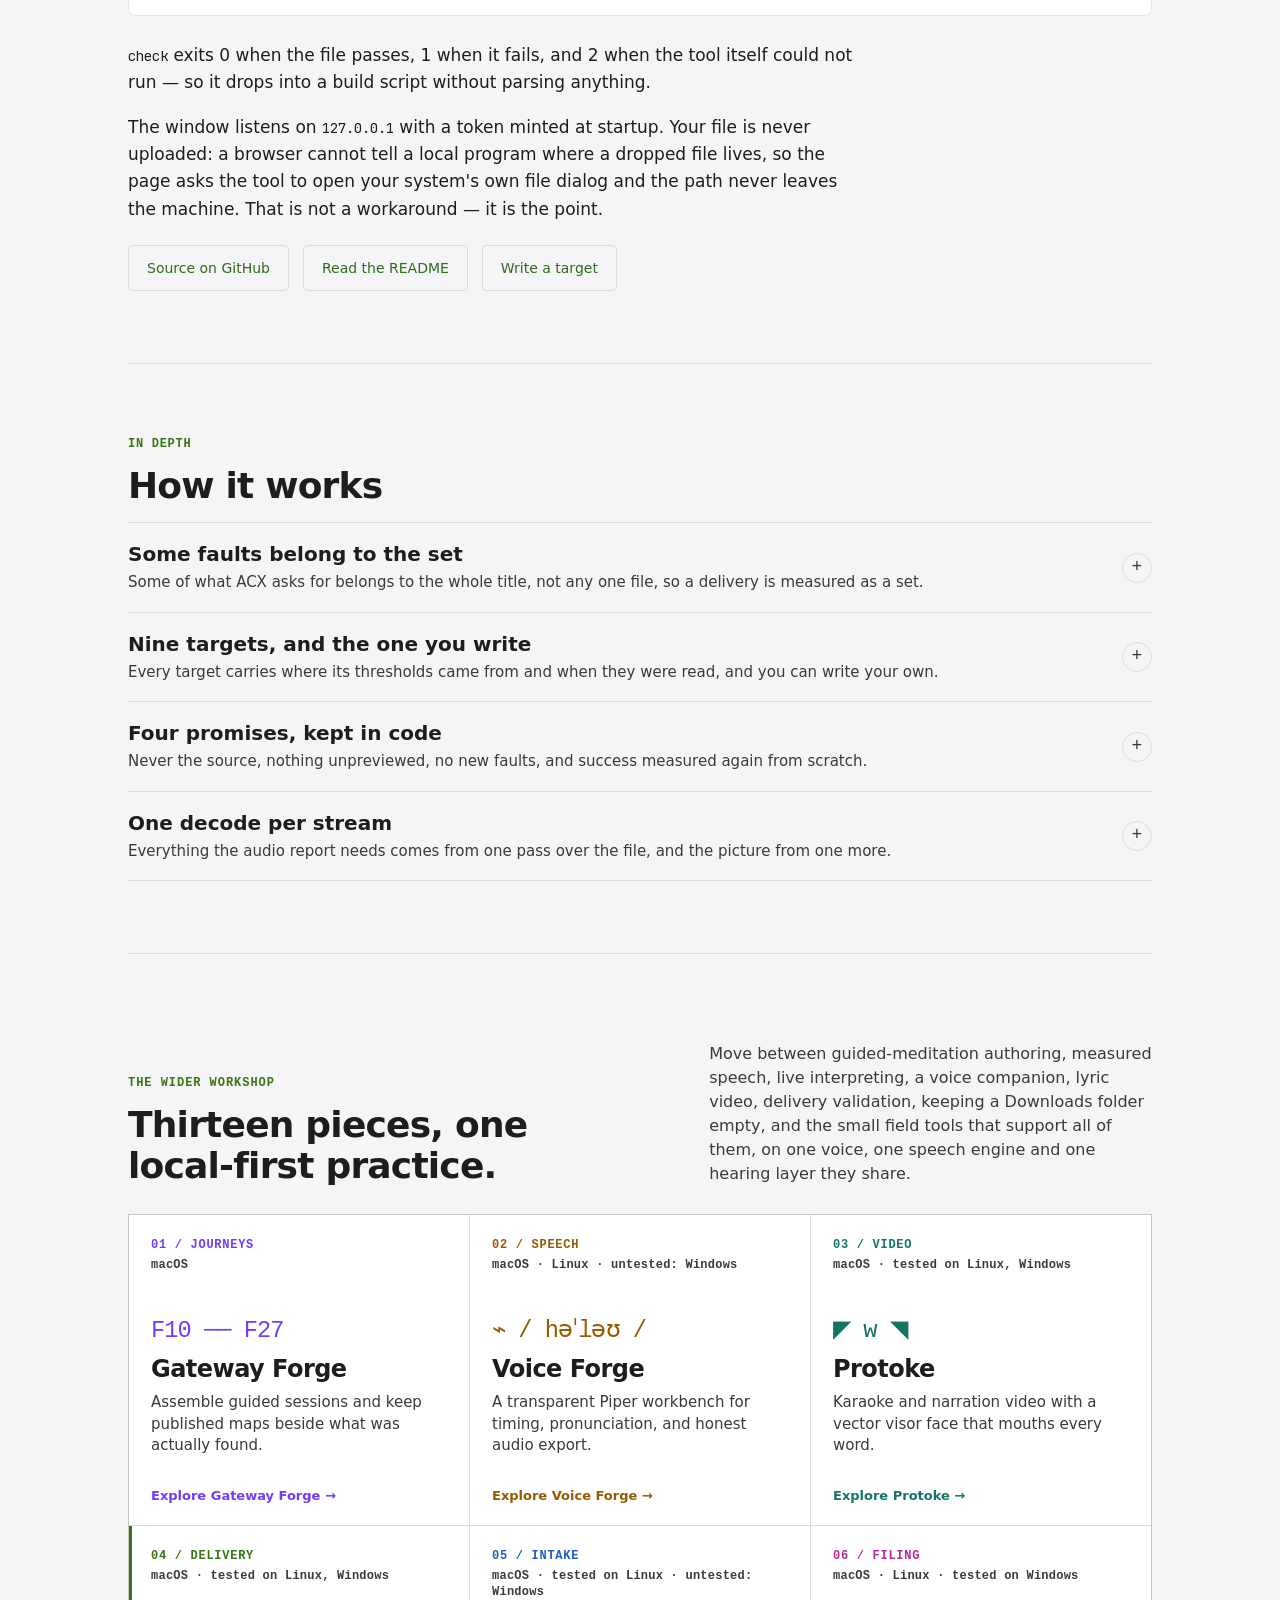
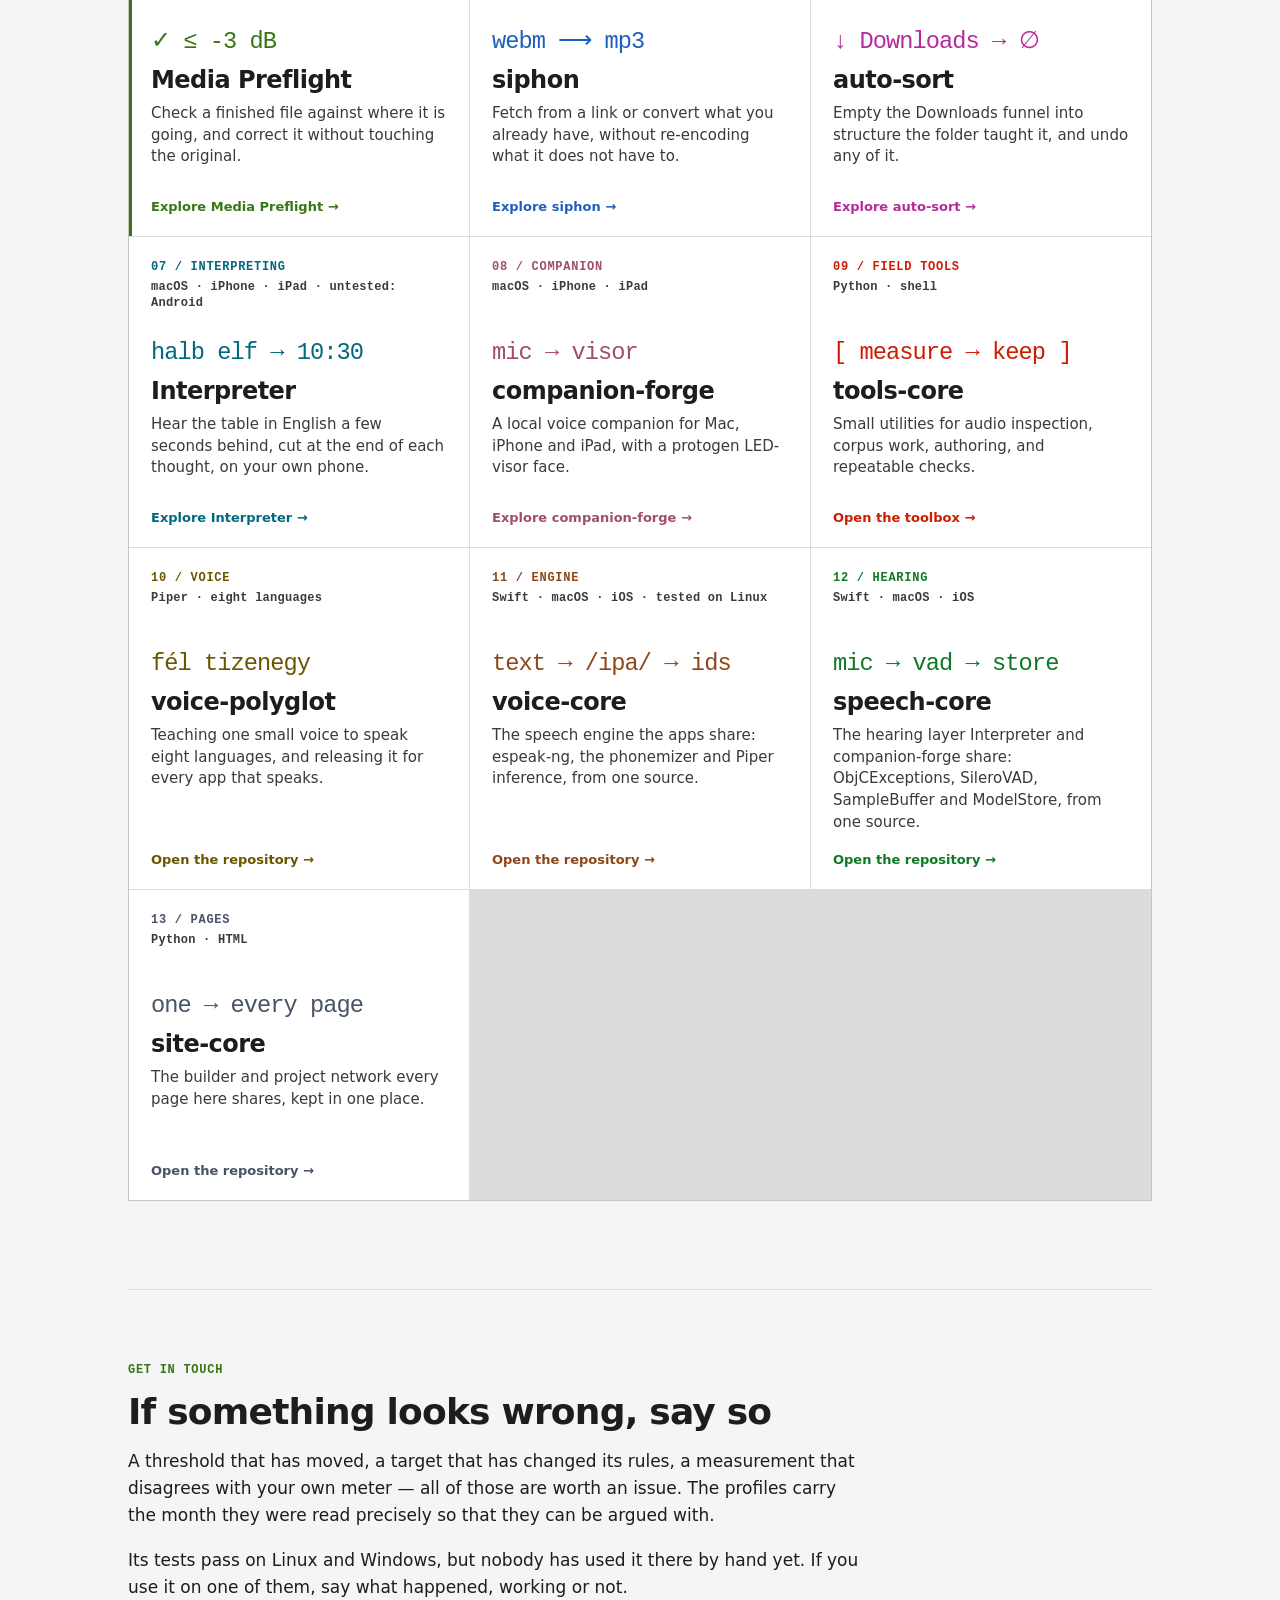
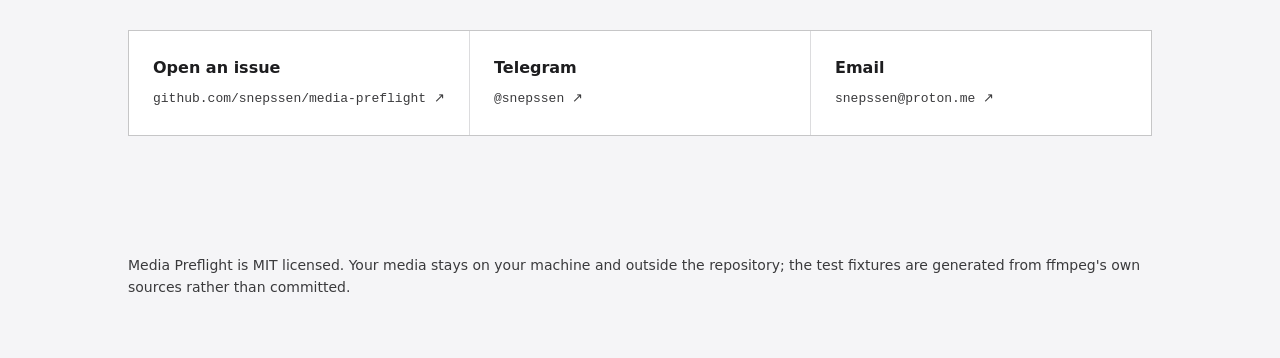
==== commit dc5ae496: "Page: keep Guided and Professional open, with its nav link The page pass folded this section, which " ====
--- a/docs/index.html
+++ b/docs/index.html
@@ -54,6 +54,7 @@
     </a>
     <div class="ecosystem-rail__jumps" role="navigation" aria-label="On this page">
       <a href="#report">The report</a>
+      <a href="#workflow">Workflow</a>
       <a href="#install">Install</a>
       <a href="#in-depth">How it works</a>
       <a href="#contact">Contact</a>
@@ -243,6 +244,37 @@
   </div>
 </section>
 
+<section id="workflow">
+  <p class="eyebrow">One engine, two ways in</p>
+  <h2>Guided when you want the answer. Professional when you know the handoff.</h2>
+  <p class="lede">Drop one file and Guided asks nothing at all: it measures once and reports where the file stands against every target that applies. Drop a folder and it sorts audio, video and subtitles, estimates the real work, and runs one visible queue. The verdicts do not change with the mode — only how many decisions are exposed.</p>
+
+  <div class="cards">
+    <div class="card">
+      <span class="num">Guided / Nothing to choose</span>
+      <h3>Drop it and press go</h3>
+      <p>One file needs no target: the measurement never depended on one, so it is taken once and compared against everything that applies. A folder is sorted into audio, video and subtitles and given one target per kind. A subtitle file is never offered a video target and never enters the picture pipeline.</p>
+    </div>
+    <div class="card">
+      <span class="num">Professional / One target per file</span>
+      <h3>Assign the delivery precisely</h3>
+      <p>Give each item its own built-in or saved profile, choose selective or full picture analysis, and inspect the estimate before committing the machine. Compatibility is enforced by the server as well as the dropdown.</p>
+    </div>
+    <div class="card">
+      <span class="num">Measured progress</span>
+      <h3>The bar follows the expensive work</h3>
+      <p>Eight WAVs and eight videos are not half-and-half. Progress is weighted by the estimated analysis cost, runs in natural file order, and reports elapsed time and an ETA instead of moving one equal step per file.</p>
+    </div>
+    <div class="card">
+      <span class="num">Portable targets</span>
+      <h3>The wizard writes a real file</h3>
+      <p>A custom target is readable JSON in your own configuration folder: named, validated, editable, diffable and easy to send to a client. Change a published threshold and it is relabelled as your house rule rather than borrowing provenance it no longer deserves.</p>
+    </div>
+  </div>
+
+  <p class="caption">Switching modes does not re-probe or re-measure anything. The intake stays on this machine under a short-lived local token, and the preference itself stays in the browser.</p>
+</section>
+
 <section id="install">
   <p class="eyebrow">Running it</p>
   <h2>Two commands, no packages</h2>
@@ -277,37 +309,6 @@
 <section id="in-depth" class="folds">
   <p class="eyebrow">In depth</p>
   <h2>How it works</h2>
-  <details class="fold" id="workflow">
-    <summary><span class="fold__title">Guided when you want the answer. Professional when you know the handoff.</span><span class="fold__teaser">Guided measures once and asks nothing; Professional exposes each decision. The verdicts are the same either way.</span></summary>
-    <div class="fold__body">
-  <p class="lede">Drop one file and Guided asks nothing at all: it measures once and reports where the file stands against every target that applies. Drop a folder and it sorts audio, video and subtitles, estimates the real work, and runs one visible queue. The verdicts do not change with the mode — only how many decisions are exposed.</p>
-
-  <div class="cards">
-    <div class="card">
-      <span class="num">Guided / Nothing to choose</span>
-      <h3>Drop it and press go</h3>
-      <p>One file needs no target: the measurement never depended on one, so it is taken once and compared against everything that applies. A folder is sorted into audio, video and subtitles and given one target per kind. A subtitle file is never offered a video target and never enters the picture pipeline.</p>
-    </div>
-    <div class="card">
-      <span class="num">Professional / One target per file</span>
-      <h3>Assign the delivery precisely</h3>
-      <p>Give each item its own built-in or saved profile, choose selective or full picture analysis, and inspect the estimate before committing the machine. Compatibility is enforced by the server as well as the dropdown.</p>
-    </div>
-    <div class="card">
-      <span class="num">Measured progress</span>
-      <h3>The bar follows the expensive work</h3>
-      <p>Eight WAVs and eight videos are not half-and-half. Progress is weighted by the estimated analysis cost, runs in natural file order, and reports elapsed time and an ETA instead of moving one equal step per file.</p>
-    </div>
-    <div class="card">
-      <span class="num">Portable targets</span>
-      <h3>The wizard writes a real file</h3>
-      <p>A custom target is readable JSON in your own configuration folder: named, validated, editable, diffable and easy to send to a client. Change a published threshold and it is relabelled as your house rule rather than borrowing provenance it no longer deserves.</p>
-    </div>
-  </div>
-
-  <p class="caption">Switching modes does not re-probe or re-measure anything. The intake stays on this machine under a short-lived local token, and the preference itself stays in the browser.</p>
-    </div>
-  </details>
   <details class="fold" id="delivery">
     <summary><span class="fold__title">Some faults belong to the set</span><span class="fold__teaser">Some of what ACX asks for belongs to the whole title, not any one file, so a delivery is measured as a set.</span></summary>
     <div class="fold__body">
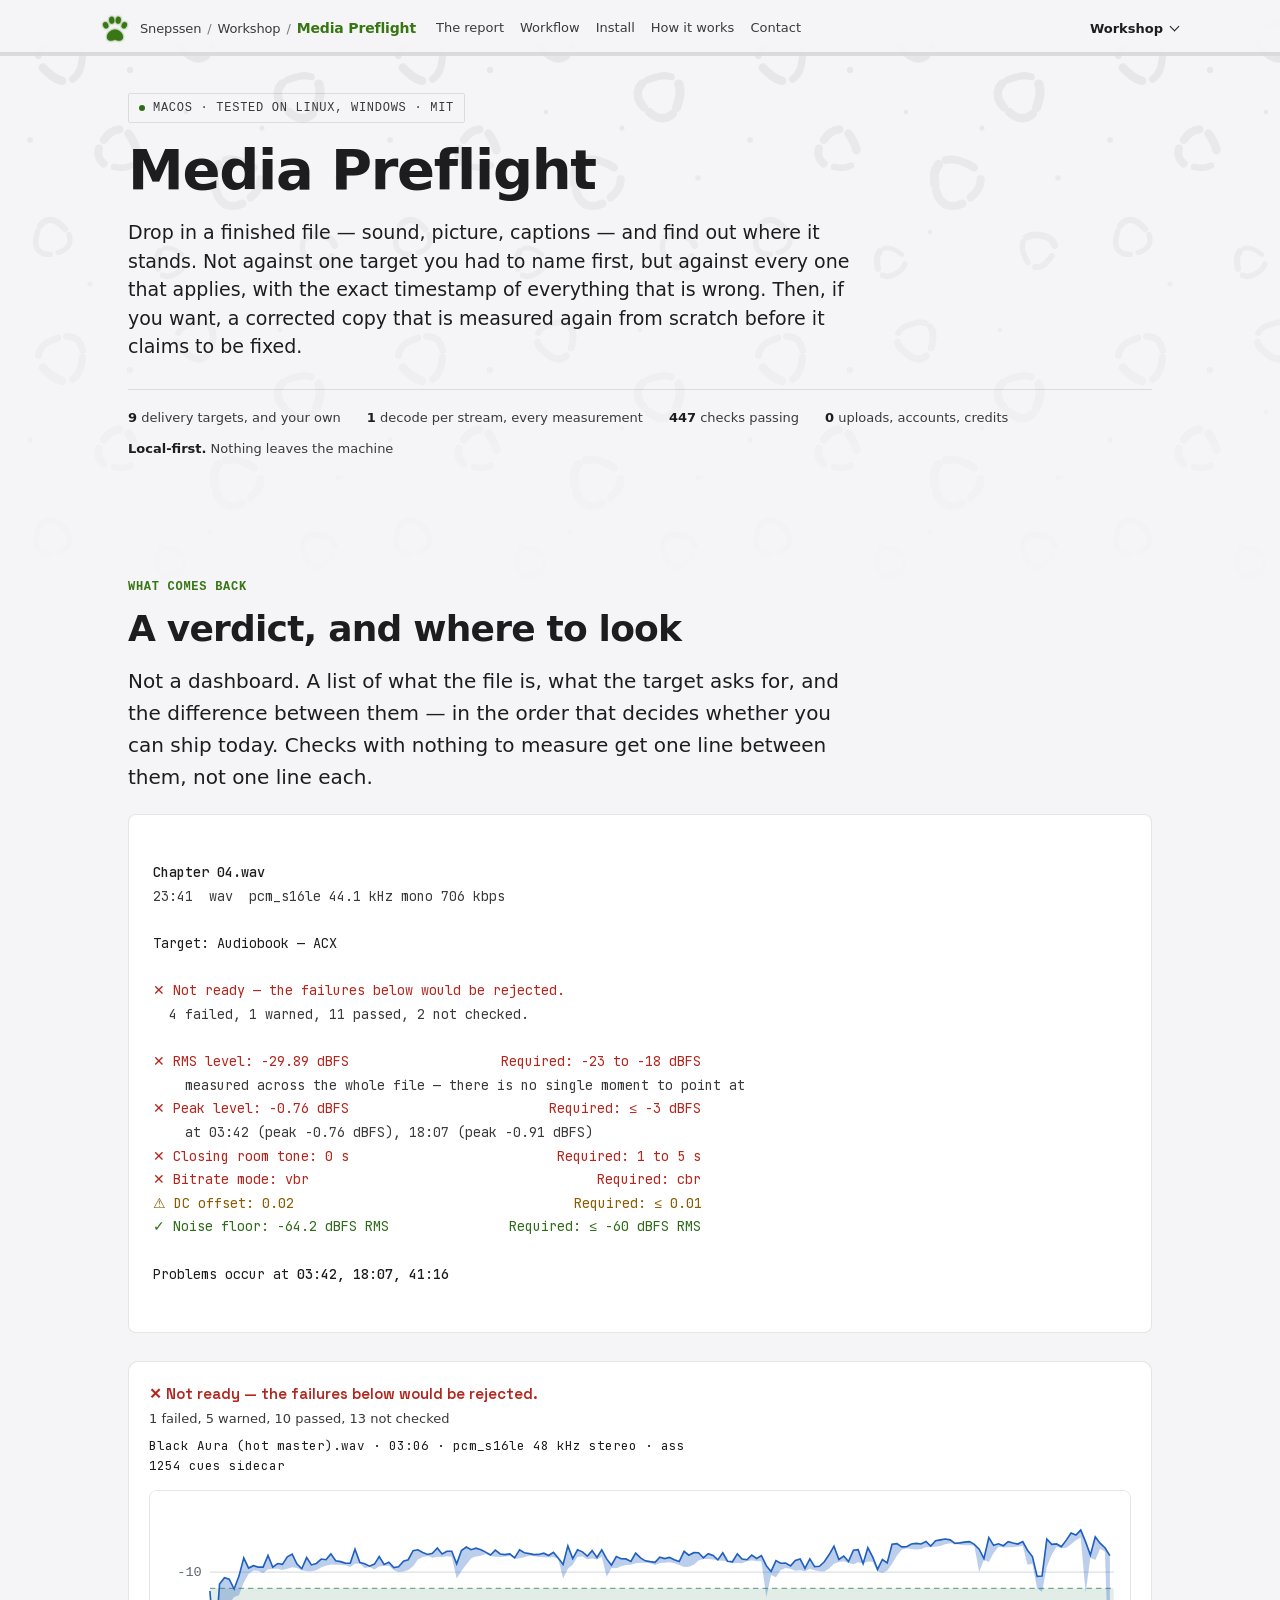
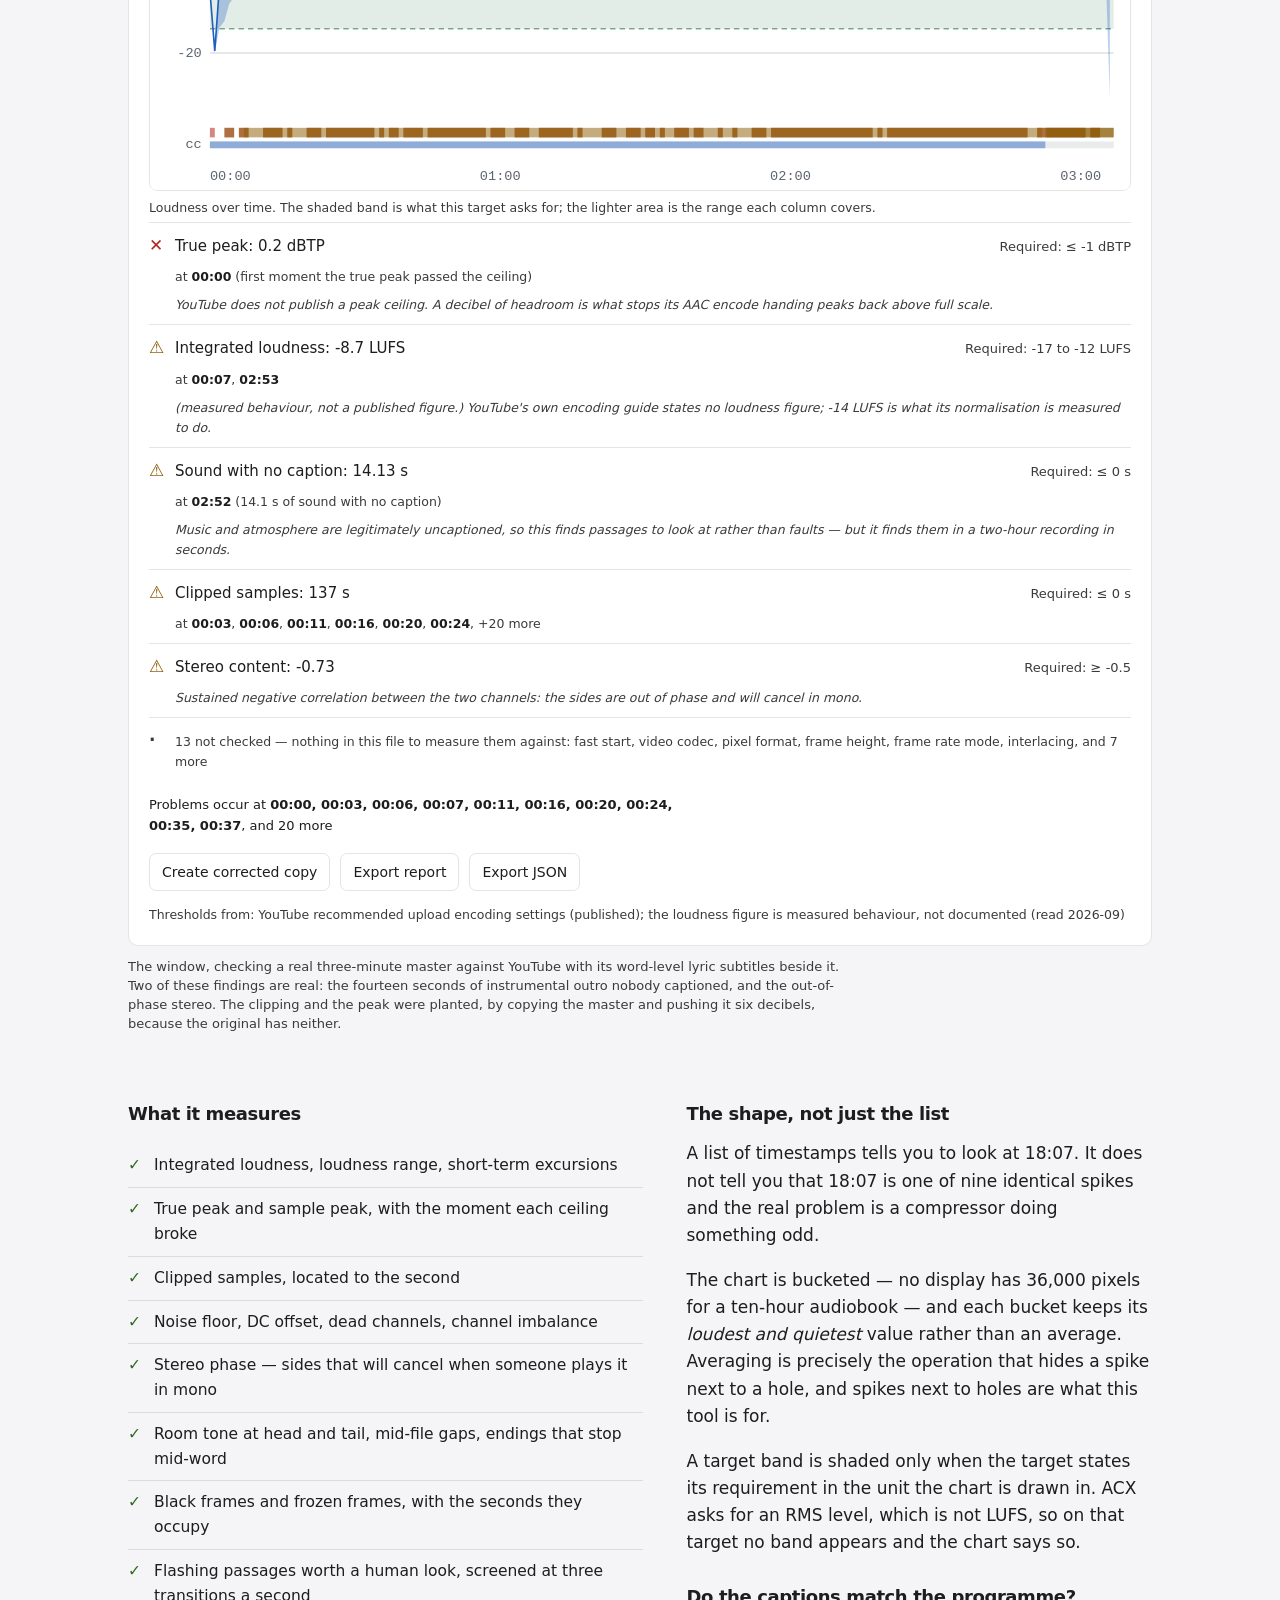
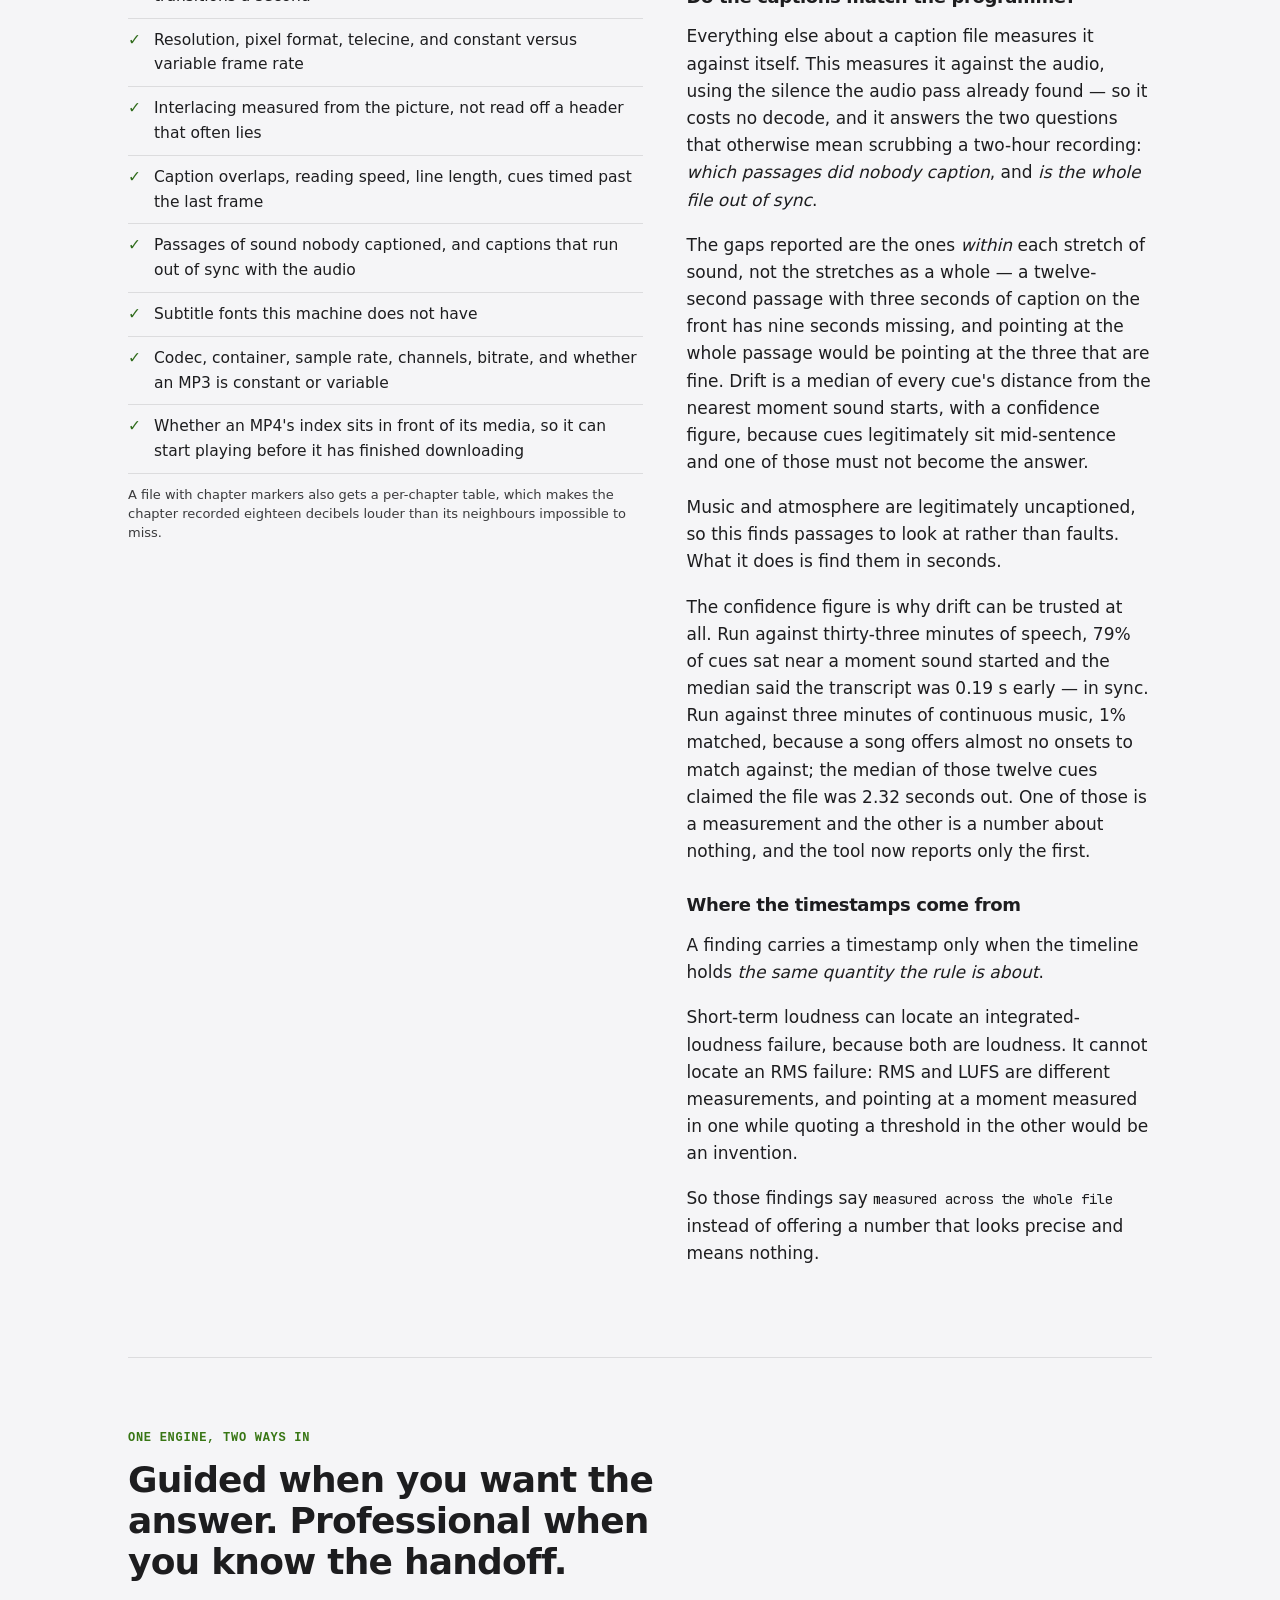
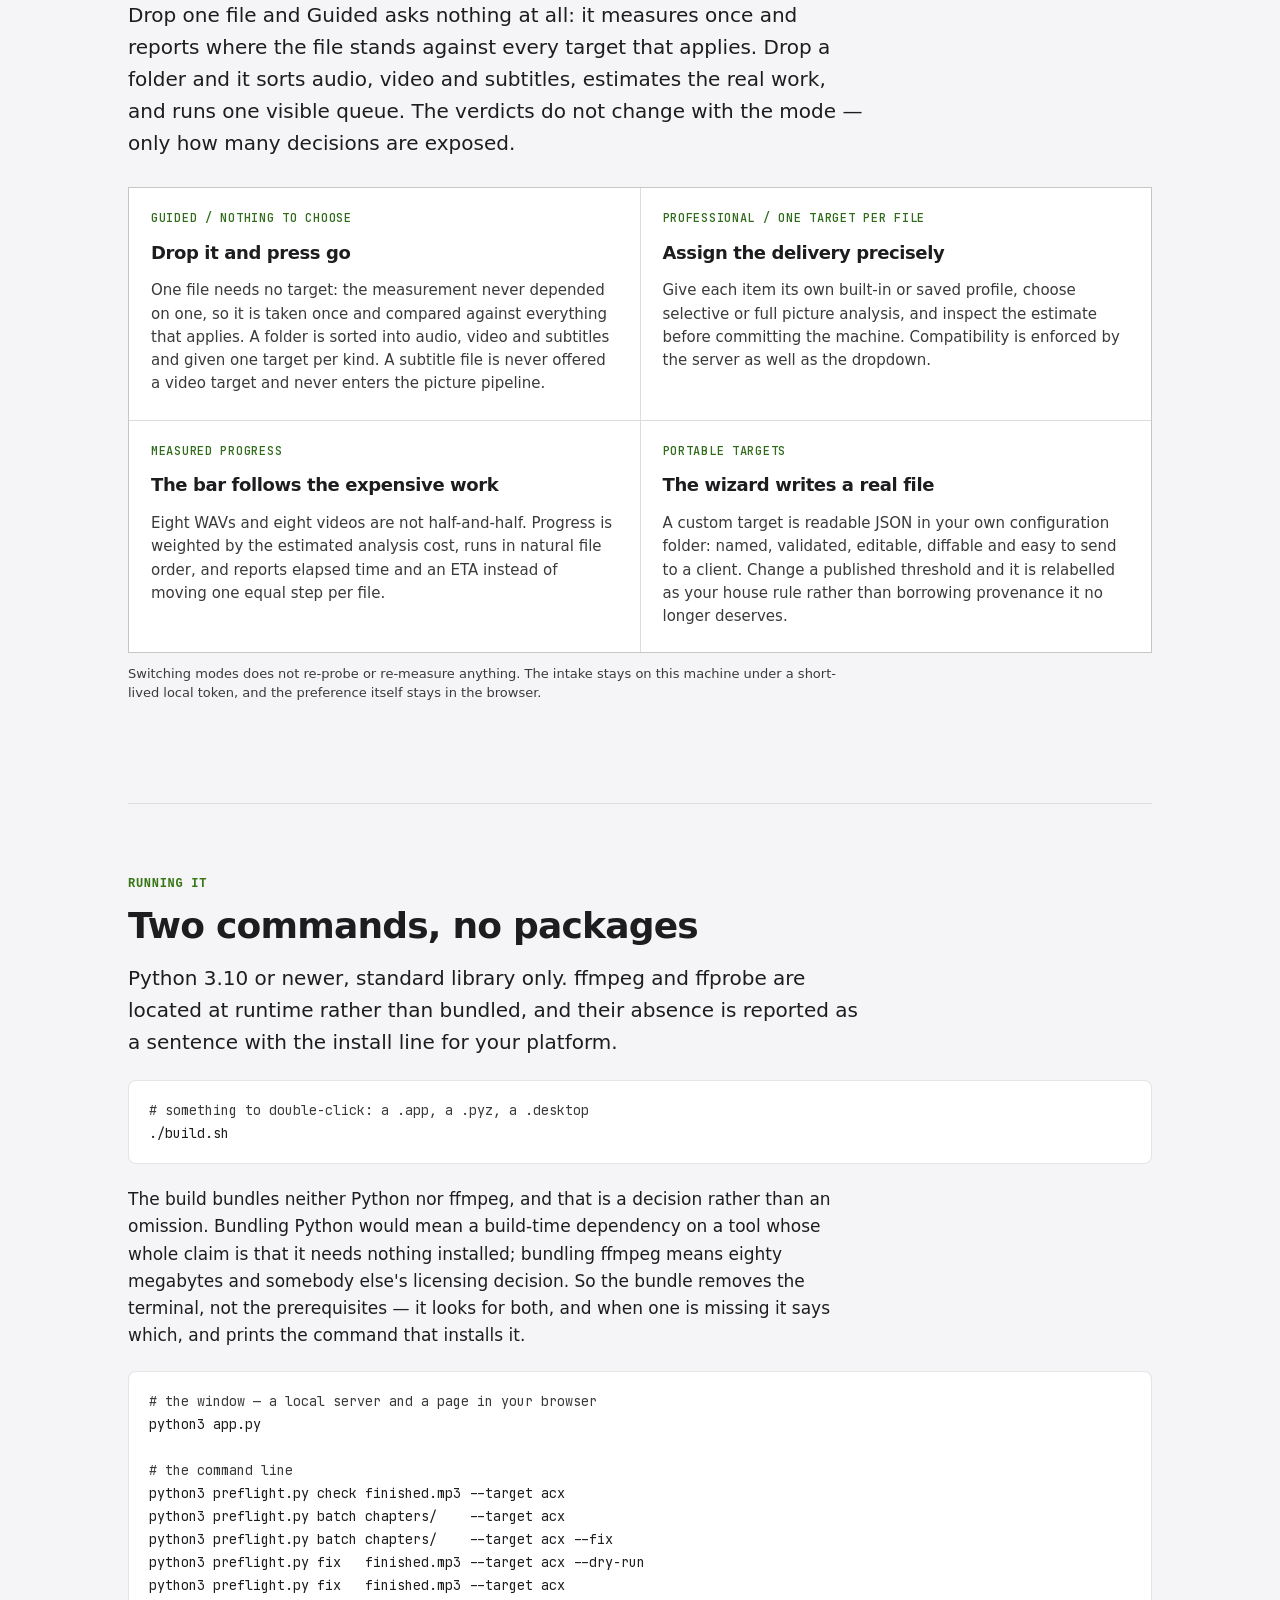
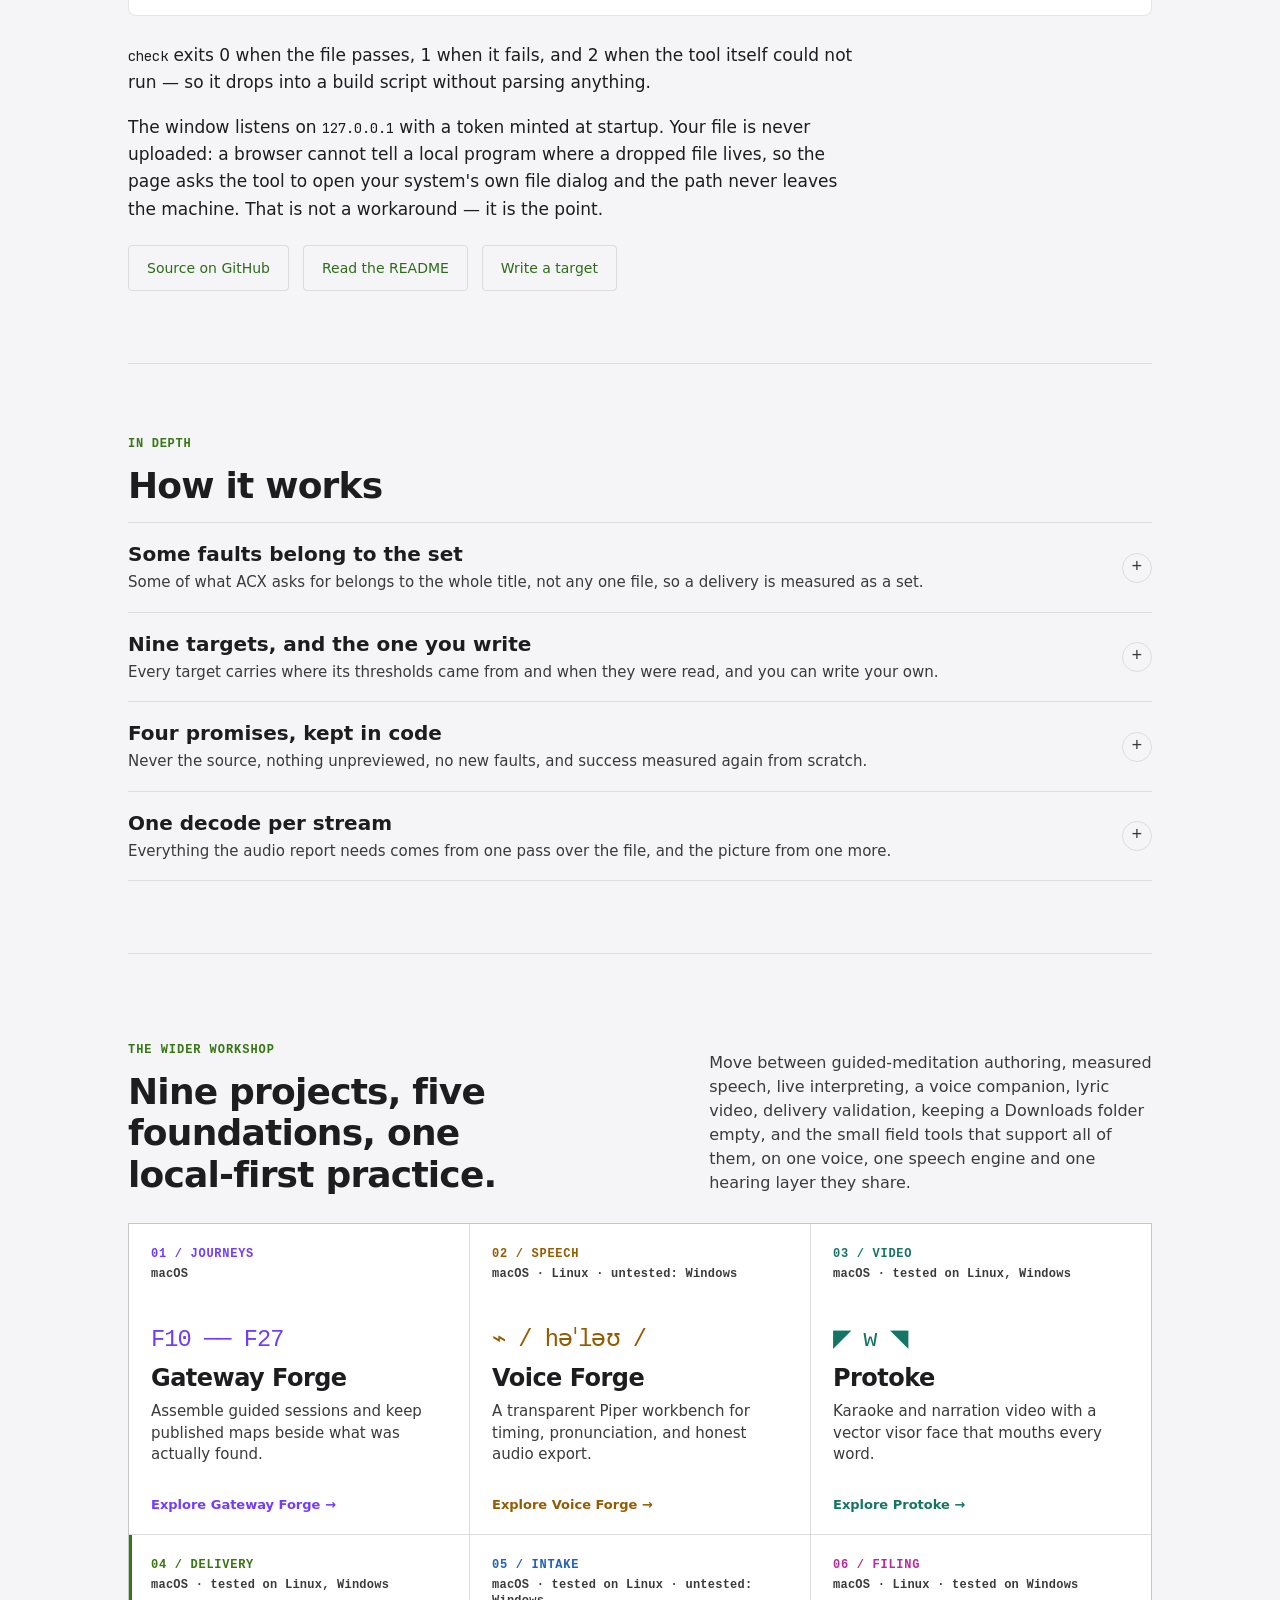
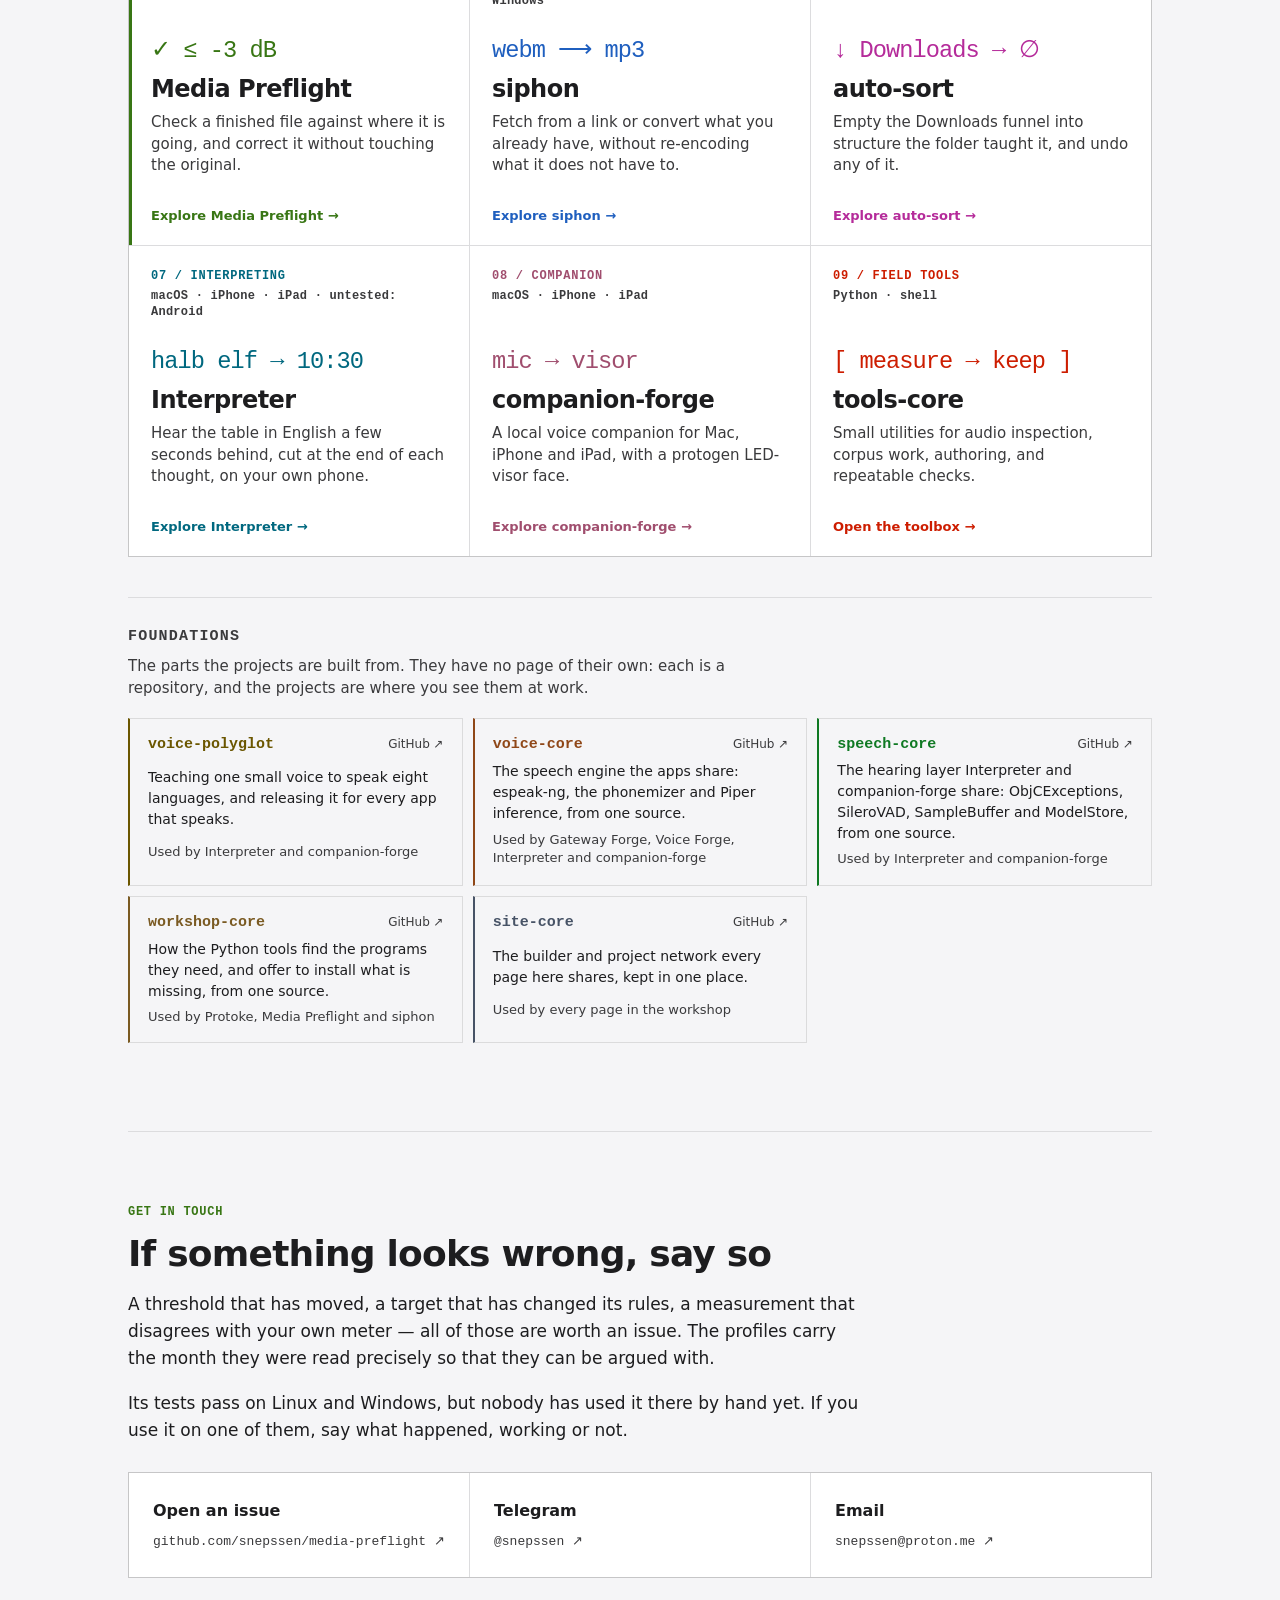
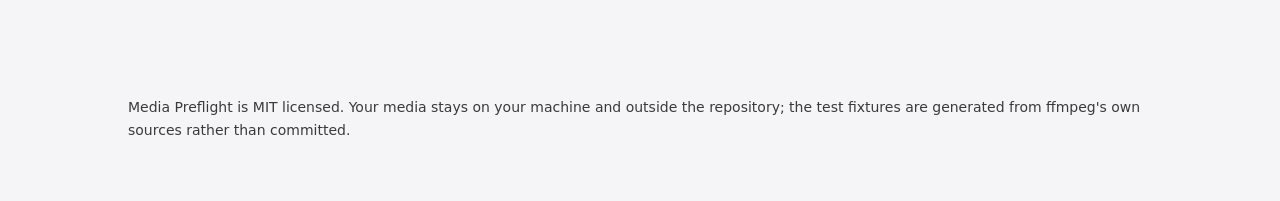
==== commit a6b085c4: "Workshop pages: projects and foundations listed apart (from site-core)" ====
--- a/docs/index.html
+++ b/docs/index.html
@@ -83,6 +83,7 @@
       <a data-project="voice-polyglot" style="--project-accent: var(--eco-polyglot)" href="https://github.com/snepssen/voice-polyglot">voice-polyglot</a>
       <a data-project="voice-core" style="--project-accent: var(--eco-voicecore)" href="https://github.com/snepssen/voice-core">voice-core</a>
       <a data-project="speech-core" style="--project-accent: var(--eco-speechcore)" href="https://github.com/snepssen/speech-core">speech-core</a>
+      <a data-project="workshop-core" style="--project-accent: var(--eco-workshopcore)" href="https://github.com/snepssen/workshop-core">workshop-core</a>
       <a data-project="site-core" style="--project-accent: var(--eco-sitecore)" href="https://github.com/snepssen/site-core">site-core</a>
     </div>
   </div>
@@ -635,7 +636,7 @@
   <div class="ecosystem-more__head">
     <div>
       <p class="ecosystem-kicker">The wider workshop</p>
-      <h2 id="ecosystem-heading">Thirteen pieces, one local-first practice.</h2>
+      <h2 id="ecosystem-heading">Nine projects, five foundations, one local-first practice.</h2>
     </div>
     <p class="ecosystem-more__intro">Move between guided-meditation authoring, measured speech, live interpreting, a voice companion, lyric video, delivery validation, keeping a Downloads folder empty, and the small field tools that support all of them, on one voice, one speech engine and one hearing layer they share.</p>
   </div>
@@ -703,34 +704,39 @@
       <p>Small utilities for audio inspection, corpus work, authoring, and repeatable checks.</p>
       <span class="ecosystem-card__go">Open the toolbox →</span>
     </a>
-    <a class="ecosystem-card" data-project="voice-polyglot" style="--card-accent: var(--eco-polyglot)" href="https://github.com/snepssen/voice-polyglot">
-      <div class="ecosystem-card__index"><span>10 / VOICE</span><span>Piper · eight languages</span></div>
-      <div class="ecosystem-card__glyph" aria-hidden="true">fél tizenegy</div>
-      <h3>voice-polyglot</h3>
-      <p>Teaching one small voice to speak eight languages, and releasing it for every app that speaks.</p>
-      <span class="ecosystem-card__go">Open the repository →</span>
-    </a>
-    <a class="ecosystem-card" data-project="voice-core" style="--card-accent: var(--eco-voicecore)" href="https://github.com/snepssen/voice-core">
-      <div class="ecosystem-card__index"><span>11 / ENGINE</span><span>Swift · macOS · iOS · tested on Linux</span></div>
-      <div class="ecosystem-card__glyph" aria-hidden="true">text → /ipa/ → ids</div>
-      <h3>voice-core</h3>
-      <p>The speech engine the apps share: espeak-ng, the phonemizer and Piper inference, from one source.</p>
-      <span class="ecosystem-card__go">Open the repository →</span>
-    </a>
-    <a class="ecosystem-card" data-project="speech-core" style="--card-accent: var(--eco-speechcore)" href="https://github.com/snepssen/speech-core">
-      <div class="ecosystem-card__index"><span>12 / HEARING</span><span>Swift · macOS · iOS</span></div>
-      <div class="ecosystem-card__glyph" aria-hidden="true">mic → vad → store</div>
-      <h3>speech-core</h3>
-      <p>The hearing layer Interpreter and companion-forge share: ObjCExceptions, SileroVAD, SampleBuffer and ModelStore, from one source.</p>
-      <span class="ecosystem-card__go">Open the repository →</span>
-    </a>
-    <a class="ecosystem-card" data-project="site-core" style="--card-accent: var(--eco-sitecore)" href="https://github.com/snepssen/site-core">
-      <div class="ecosystem-card__index"><span>13 / PAGES</span><span>Python · HTML</span></div>
-      <div class="ecosystem-card__glyph" aria-hidden="true">one → every page</div>
-      <h3>site-core</h3>
-      <p>The builder and project network every page here shares, kept in one place.</p>
-      <span class="ecosystem-card__go">Open the repository →</span>
-    </a>
+  </div>
+  <div class="ecosystem-foundations">
+    <div class="ecosystem-foundations__head">
+      <p class="ecosystem-kicker">Foundations</p>
+      <p>The parts the projects are built from. They have no page of their own: each is a repository, and the projects are where you see them at work.</p>
+    </div>
+    <ul>
+      <li><a class="ecosystem-foundation" data-project="voice-polyglot" style="--card-accent: var(--eco-polyglot)" href="https://github.com/snepssen/voice-polyglot">
+        <span class="ecosystem-foundation__name">voice-polyglot<span class="ecosystem-foundation__out" aria-label="on GitHub">GitHub ↗</span></span>
+        <span class="ecosystem-foundation__what">Teaching one small voice to speak eight languages, and releasing it for every app that speaks.</span>
+        <span class="ecosystem-foundation__used">Used by Interpreter and companion-forge</span>
+      </a></li>
+      <li><a class="ecosystem-foundation" data-project="voice-core" style="--card-accent: var(--eco-voicecore)" href="https://github.com/snepssen/voice-core">
+        <span class="ecosystem-foundation__name">voice-core<span class="ecosystem-foundation__out" aria-label="on GitHub">GitHub ↗</span></span>
+        <span class="ecosystem-foundation__what">The speech engine the apps share: espeak-ng, the phonemizer and Piper inference, from one source.</span>
+        <span class="ecosystem-foundation__used">Used by Gateway Forge, Voice Forge, Interpreter and companion-forge</span>
+      </a></li>
+      <li><a class="ecosystem-foundation" data-project="speech-core" style="--card-accent: var(--eco-speechcore)" href="https://github.com/snepssen/speech-core">
+        <span class="ecosystem-foundation__name">speech-core<span class="ecosystem-foundation__out" aria-label="on GitHub">GitHub ↗</span></span>
+        <span class="ecosystem-foundation__what">The hearing layer Interpreter and companion-forge share: ObjCExceptions, SileroVAD, SampleBuffer and ModelStore, from one source.</span>
+        <span class="ecosystem-foundation__used">Used by Interpreter and companion-forge</span>
+      </a></li>
+      <li><a class="ecosystem-foundation" data-project="workshop-core" style="--card-accent: var(--eco-workshopcore)" href="https://github.com/snepssen/workshop-core">
+        <span class="ecosystem-foundation__name">workshop-core<span class="ecosystem-foundation__out" aria-label="on GitHub">GitHub ↗</span></span>
+        <span class="ecosystem-foundation__what">How the Python tools find the programs they need, and offer to install what is missing, from one source.</span>
+        <span class="ecosystem-foundation__used">Used by Protoke, Media Preflight and siphon</span>
+      </a></li>
+      <li><a class="ecosystem-foundation" data-project="site-core" style="--card-accent: var(--eco-sitecore)" href="https://github.com/snepssen/site-core">
+        <span class="ecosystem-foundation__name">site-core<span class="ecosystem-foundation__out" aria-label="on GitHub">GitHub ↗</span></span>
+        <span class="ecosystem-foundation__what">The builder and project network every page here shares, kept in one place.</span>
+        <span class="ecosystem-foundation__used">Used by every page in the workshop</span>
+      </a></li>
+    </ul>
   </div>
 </section>
 
--- a/docs/ecosystem.css
+++ b/docs/ecosystem.css
@@ -28,6 +28,7 @@
   --eco-sitecore: #b9c3d0;
   --eco-companion: #ff8ab8;
   --eco-speechcore: #6ed9a0;
+  --eco-workshopcore: #d9bf8f;
   --eco-current: var(--eco-protoke);
   --ground: #121212;
   --surface: #1c1c1e;
@@ -79,6 +80,8 @@
     --eco-sitecore: #475366;
     --eco-companion: #a04e6e;
     --eco-speechcore: #0f7923;
+  --eco-workshopcore: #7a5a22;
+    --eco-workshopcore: #7a5a22;
     --ground: #f5f5f7;
     --surface: #ffffff;
     --raise: #e8e8ed;
@@ -152,6 +155,7 @@
 body[data-project="voice-core"] { --eco-current: var(--eco-voicecore); }
 body[data-project="speech-core"] { --eco-current: var(--eco-speechcore); }
 body[data-project="site-core"] { --eco-current: var(--eco-sitecore); }
+body[data-project="workshop-core"] { --eco-current: var(--eco-workshopcore); }
 /* Set where the accent is, not on :root: a var() resolves where it is
    declared, so on :root every page would glow in the default accent. */
 body { --eco-glow: var(--eco-current); }
@@ -519,6 +523,49 @@
   padding: 36px 0 8px;
 }
 
+/* ------------------------------------------------------- the foundations */
+/* Repositories, not pages: a compact list under the cards, with no artwork,
+   saying where each one is used and that its link leaves for GitHub. */
+.ecosystem-foundations {
+  margin-top: 40px;
+  padding-top: 28px;
+  border-top: 1px solid var(--line);
+}
+.ecosystem-foundations__head { display: grid; gap: 6px; margin-bottom: 18px; max-width: 64ch; }
+.ecosystem-foundations__head p { margin: 0; color: var(--muted); font-size: 15px; line-height: 1.5; }
+.ecosystem-foundations ul {
+  display: grid;
+  grid-template-columns: repeat(auto-fill, minmax(min(100%, 320px), 1fr));
+  gap: 10px;
+  margin: 0;
+  padding: 0;
+  list-style: none;
+}
+.ecosystem-foundation {
+  display: grid;
+  gap: 6px;
+  height: 100%;
+  padding: 16px 18px;
+  background: var(--ground);
+  color: inherit;
+  text-decoration: none;
+  border: 1px solid var(--line);
+  border-left: 2px solid var(--card-accent);
+}
+.ecosystem-foundation:hover,
+.ecosystem-foundation:focus-visible { background: color-mix(in srgb, var(--card-accent) 7%, var(--ground)); }
+.ecosystem-foundation__name {
+  display: flex;
+  align-items: baseline;
+  justify-content: space-between;
+  gap: 12px;
+  font: 600 15px/1.3 var(--eco-mono);
+  color: var(--card-accent);
+}
+.ecosystem-foundation__out { color: var(--muted); font: 500 12px/1 var(--eco-sans); white-space: nowrap; }
+.ecosystem-foundation__what { color: var(--ink); font-size: 14px; line-height: 1.5; }
+.ecosystem-foundation__used { color: var(--muted); font-size: 13px; line-height: 1.45; }
+
 /* ------------------------------------------------------------- the folds */
 .folds > h2 { margin-bottom: 8px; }
 .fold { border-top: 1px solid var(--line); }
